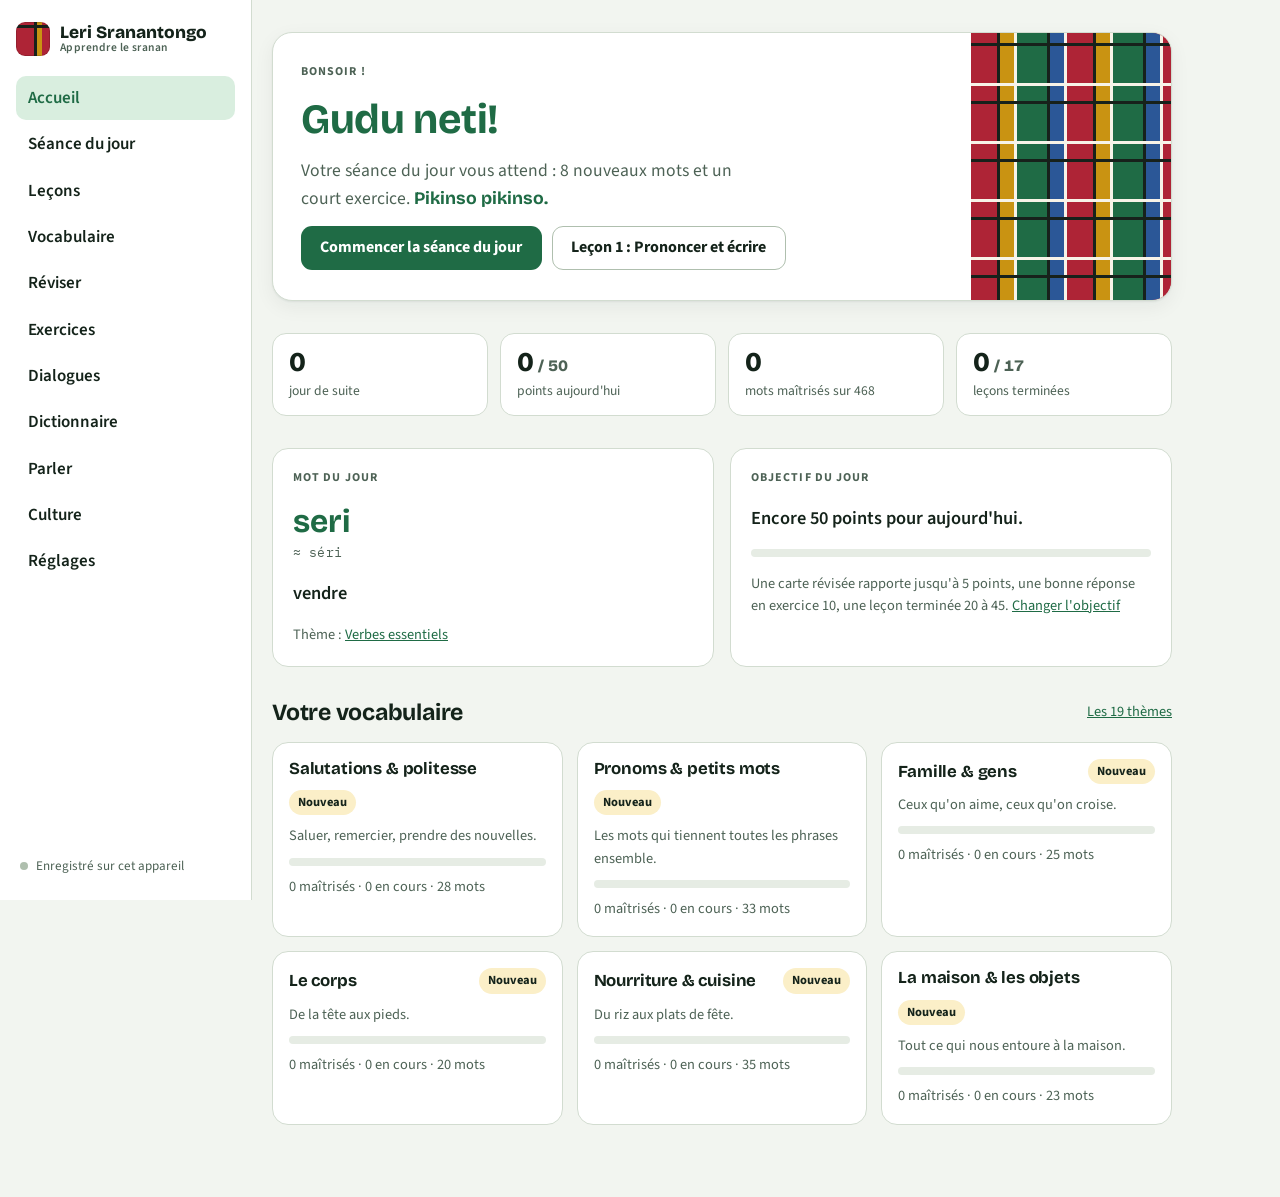
==== site/index.html @ e047948d "Rend l'application installable sur téléphone et utilisable hors ligne - Dossier site/ prêt à mettre " ====
<!doctype html>
<html lang="fr">
<head>
<meta charset="utf-8">
<meta name="viewport" content="width=device-width,initial-scale=1,viewport-fit=cover">
<meta name="theme-color" content="#1F6B45">
<meta name="apple-mobile-web-app-capable" content="yes">
<meta name="mobile-web-app-capable" content="yes">
<meta name="apple-mobile-web-app-title" content="Leri Sranan">
<link rel="manifest" href="manifest.webmanifest">
<link rel="icon" type="image/png" sizes="192x192" href="icon-192.png">
<link rel="apple-touch-icon" href="apple-touch-icon.png">
<style>:root{color-scheme:light;padding-top:env(safe-area-inset-top,0px);padding-bottom:env(safe-area-inset-bottom,0px)}body{margin:0;font:14px system-ui,sans-serif}img{max-width:100%}[hidden]{display:none!important}</style>
</head>
<body>
<title>Leri Sranantongo</title>
<meta name="claude:viewport-fit-sides" content="cover">
<meta name="description" content="Apprendre et réviser le sranan tongo depuis le français : leçons, vocabulaire, révision espacée, exercices, dialogues et culture du Suriname.">
<link rel="preconnect" href="https://fonts.googleapis.com">
<link rel="preconnect" href="https://fonts.gstatic.com" crossorigin>
<link rel="stylesheet" href="https://fonts.googleapis.com/css2?family=Bricolage+Grotesque:opsz,wght@12..96,500;12..96,700;12..96,800&family=Source+Sans+3:ital,wght@0,400;0,600;0,700;1,400&family=IBM+Plex+Mono:wght@400;500&display=swap">
<style>
/* Layout: application shell — a rail on wide screens, a sticky tab strip on phones.
   The one bold gesture is the pangi cloth (striped Maroon textile) on the brand mark and the home hero; everything else stays quiet. */
:root{
  --bg:#F2F5F0;
  --surface:#FFFFFF;
  --surface-2:#E6ECE4;
  --line:#D2DCD0;
  --line-strong:#AFBFAE;
  --fg:#14231A;
  --muted:#4D6255;
  --green:#1F6B45;
  --on-green:#FFFFFF;
  --green-soft:#D9EEDF;
  --red:#AE2436;
  --red-soft:#F8DFE2;
  --gold:#C99312;
  --gold-soft:#FBEFC8;
  --blue:#2B5797;
  --cloth-ink:#17211B;
  --cloth-paper:#F7F3E8;
  --focus:#C99312;
  --shadow:0 1px 2px rgba(20,35,26,.06),0 6px 20px rgba(20,35,26,.06);
  --font-display:"Bricolage Grotesque","Segoe UI",system-ui,-apple-system,sans-serif;
  --font-body:"Source Sans 3",system-ui,-apple-system,"Segoe UI",Roboto,sans-serif;
  --font-mono:"IBM Plex Mono",ui-monospace,SFMono-Regular,Menlo,Consolas,monospace;
}
@media (prefers-color-scheme: dark){
  :root:not([data-theme="light"]){
    --bg:#0D1611; --surface:#142019; --surface-2:#1B2A21; --line:#26372C; --line-strong:#3A5042;
    --fg:#E5EEE7; --muted:#9BB1A3; --green:#5DBE86; --on-green:#07130C; --green-soft:#16301F;
    --red:#EE6F7D; --red-soft:#3A1A20; --gold:#F0C446; --gold-soft:#372D12; --blue:#7EA3E0;
    --cloth-ink:#0A0F0C; --cloth-paper:#E9E3D2; --focus:#F0C446;
    --shadow:0 1px 2px rgba(0,0,0,.3),0 8px 24px rgba(0,0,0,.25);
    color-scheme:dark;
  }
}
:root[data-theme="dark"]{
  --bg:#0D1611; --surface:#142019; --surface-2:#1B2A21; --line:#26372C; --line-strong:#3A5042;
  --fg:#E5EEE7; --muted:#9BB1A3; --green:#5DBE86; --on-green:#07130C; --green-soft:#16301F;
  --red:#EE6F7D; --red-soft:#3A1A20; --gold:#F0C446; --gold-soft:#372D12; --blue:#7EA3E0;
  --cloth-ink:#0A0F0C; --cloth-paper:#E9E3D2; --focus:#F0C446;
  --shadow:0 1px 2px rgba(0,0,0,.3),0 8px 24px rgba(0,0,0,.25);
  color-scheme:dark;
}

*,*::before,*::after{box-sizing:border-box}
html{-webkit-text-size-adjust:100%}
body{background:var(--bg);color:var(--fg);font-family:var(--font-body);font-size:17px;line-height:1.55;margin:0}
h1,h2,h3{font-family:var(--font-display);line-height:1.15;text-wrap:balance;margin:0;letter-spacing:-.01em}
h1{font-size:clamp(1.9rem,4.4vw,2.6rem);font-weight:800}
h2{font-size:1.45rem;font-weight:700}
h3{font-size:1.12rem;font-weight:700}
p{margin:0}
a{color:var(--green)}
button{font:inherit;color:inherit}
:is(a,button,input,select,textarea,[tabindex]):focus-visible{outline:3px solid var(--focus);outline-offset:2px;border-radius:8px}
.muted{color:var(--muted)}
.small{font-size:.9rem}
.eyebrow{font-size:.75rem;font-weight:700;letter-spacing:.09em;text-transform:uppercase;color:var(--muted)}
.sr{font-family:var(--font-display);font-weight:700;color:var(--green)}
.pron{font-family:var(--font-mono);font-size:.8rem;color:var(--muted);letter-spacing:.01em}
.stack{display:flex;flex-direction:column;gap:16px}
.stack-lg{display:flex;flex-direction:column;gap:32px}
.row{display:flex;flex-wrap:wrap;gap:10px;align-items:center}
.spread{display:flex;flex-wrap:wrap;gap:12px;align-items:center;justify-content:space-between}
.prose{max-width:66ch}
div.prose,ol.prose,ul.prose{display:flex;flex-direction:column;gap:12px}
.prose b{font-weight:700}

/* Shell */
.shell{display:grid;grid-template-columns:252px minmax(0,1fr);min-height:100vh}
.rail{position:sticky;top:env(safe-area-inset-top,0px);height:100vh;align-self:start;display:flex;flex-direction:column;gap:20px;
  background:var(--surface);border-right:1px solid var(--line);
  padding-block:22px 18px;padding-left:max(16px,env(safe-area-inset-left,0px));padding-right:16px;overflow-y:auto}
.brand-row{display:flex;align-items:center;justify-content:space-between;gap:10px}
.brand{display:flex;align-items:center;gap:10px;text-decoration:none;color:var(--fg)}
.brand-mark{width:34px;height:34px;border-radius:9px;flex:none;box-shadow:inset 0 0 0 1px rgba(0,0,0,.15)}
.brand-name{font-family:var(--font-display);font-weight:800;font-size:1.08rem;line-height:1.05}
.brand-name small{display:block;font-family:var(--font-body);font-weight:600;font-size:.72rem;color:var(--muted);letter-spacing:.04em}
.nav{display:flex;flex-direction:column;gap:2px}
.nav a{display:flex;align-items:center;gap:10px;padding:9px 12px;border-radius:10px;text-decoration:none;color:var(--fg);font-weight:600;white-space:nowrap}
.nav a:hover{background:var(--surface-2)}
.nav a[aria-current="page"]{background:var(--green-soft);color:var(--green)}
.badge{font-size:.72rem;font-weight:700;background:var(--red);color:#fff;border-radius:99px;padding:1px 7px;font-variant-numeric:tabular-nums;line-height:1.4}
.nav .badge{margin-left:auto}
.sync{margin-top:auto;display:flex;align-items:center;gap:8px;font-size:.82rem;color:var(--muted);background:none;border:0;padding:6px 4px;cursor:pointer;text-align:left}
.sync i{width:8px;height:8px;border-radius:50%;background:var(--line-strong);flex:none}
.sync[data-s="synced"] i{background:var(--green)}
.sync[data-s="connecting"] i,.sync[data-s="slow"] i{background:var(--gold)}
.sync[data-s="error"] i{background:var(--red)}
.view{width:100%;max-width:940px;padding-block:32px 72px;padding-left:max(20px,env(safe-area-inset-left,0px));padding-right:max(20px,env(safe-area-inset-right,0px));outline:none}

/* Barre d'onglets du téléphone */
.tabbar{display:none;grid-template-columns:repeat(5,minmax(0,1fr));position:fixed;left:0;right:0;bottom:0;z-index:40;background:var(--surface);border-top:1px solid var(--line);
  padding-bottom:env(safe-area-inset-bottom,0px);padding-left:max(16px,env(safe-area-inset-left,0px));padding-right:max(16px,env(safe-area-inset-right,0px))}
.tabbar a,.tabbar button{position:relative;display:flex;flex-direction:column;align-items:center;justify-content:center;gap:3px;min-height:60px;padding:6px 2px;
  font-size:.72rem;font-weight:700;color:var(--muted);text-decoration:none;background:none;border:0;cursor:pointer}
.tabbar svg{width:24px;height:24px}
.tabbar [aria-current="page"],.tabbar button.on,.tabbar button[aria-expanded="true"]{color:var(--green)}
.tabbar .tab-main .ic{display:grid;place-items:center;width:38px;height:38px;margin-top:-14px;border-radius:50%;background:var(--green);color:var(--on-green);box-shadow:var(--shadow)}
.tabbar .tab-main .ic svg{width:22px;height:22px}
.tabbar .badge{position:absolute;top:5px;left:calc(50% + 4px)}
.sheet{position:fixed;inset:0;z-index:35}
.sheet-backdrop{position:absolute;inset:0;background:rgba(5,12,8,.45);border:0;width:100%;cursor:pointer}
.sheet-panel{position:absolute;left:0;right:0;bottom:calc(61px + env(safe-area-inset-bottom,0px));background:var(--surface);border-radius:20px 20px 0 0;border-top:1px solid var(--line);
  padding-block:18px 14px;padding-left:max(16px,env(safe-area-inset-left,0px));padding-right:max(16px,env(safe-area-inset-right,0px));display:grid;grid-template-columns:repeat(2,minmax(0,1fr));gap:8px}
.sheet-panel a{display:flex;align-items:center;padding:13px 14px;border-radius:12px;background:var(--surface-2);color:var(--fg);font-weight:700;text-decoration:none}
.sheet-panel a[aria-current="page"]{background:var(--green-soft);color:var(--green)}

@media (max-width:860px){
  .shell{display:block}
  .rail{position:static;height:auto;gap:0;border-right:0;border-bottom:1px solid var(--line);
    padding-block:10px;padding-left:max(16px,env(safe-area-inset-left,0px));padding-right:max(16px,env(safe-area-inset-right,0px));overflow:visible}
  .rail .nav{display:none}
  .brand-mark{width:28px;height:28px;border-radius:7px}
  .sync{margin-top:0;padding:4px 0}
  .sync span{display:none}
  .sync.rail-sync{display:none}
  .view{padding-block:22px calc(100px + env(safe-area-inset-bottom,0px));padding-left:max(16px,env(safe-area-inset-left,0px));padding-right:max(16px,env(safe-area-inset-right,0px))}
  .tabbar{display:grid}
}
@media (min-width:861px){ .sheet{display:none} }
@media (min-width:861px){ .sync.top-sync{display:none} }

/* Pangi cloth */
.cloth{
  background-color:var(--red);
  background-image:
    repeating-linear-gradient(0deg,transparent 0 22px,var(--cloth-ink) 22px 25px,transparent 25px 40px,var(--cloth-paper) 40px 43px,transparent 43px 58px),
    repeating-linear-gradient(90deg,var(--red) 0 26px,var(--cloth-ink) 26px 29px,var(--gold) 29px 43px,var(--cloth-paper) 43px 46px,var(--green) 46px 76px,var(--cloth-ink) 76px 79px,var(--blue) 79px 93px,var(--cloth-paper) 93px 96px);
}
.brand-mark.cloth{background-size:auto;background-position:-8px -6px}

/* Buttons & chips */
.btn{display:inline-flex;align-items:center;justify-content:center;gap:.5em;font-weight:700;font-size:1rem;line-height:1.1;
  padding:.78em 1.15em;border-radius:11px;border:1.5px solid transparent;background:var(--green);color:var(--on-green);cursor:pointer;text-decoration:none}
.btn:hover{filter:brightness(1.07)}
.btn.ghost{background:transparent;color:var(--fg);border-color:var(--line-strong)}
.btn.ghost:hover{background:var(--surface-2);filter:none}
.btn.danger{background:var(--red);color:#fff}
.btn.sm{padding:.5em .85em;font-size:.92rem;border-radius:9px}
.btn[disabled]{opacity:.45;cursor:not-allowed;filter:none}
.chip{display:inline-flex;align-items:center;gap:6px;padding:7px 12px;border-radius:99px;border:1.5px solid var(--line-strong);background:var(--surface);cursor:pointer;font-weight:600;font-size:.92rem}
.chip[aria-pressed="true"]{background:var(--green);border-color:var(--green);color:var(--on-green)}
.seg{display:inline-flex;border:1.5px solid var(--line-strong);border-radius:11px;overflow:hidden;flex-wrap:wrap}
.seg button{border:0;background:transparent;padding:8px 14px;font-weight:600;cursor:pointer;font-size:.92rem}
.seg button[aria-pressed="true"]{background:var(--green);color:var(--on-green)}

/* Surfaces */
.panel{background:var(--surface);border:1px solid var(--line);border-radius:16px;padding:20px}
.grid2{display:grid;grid-template-columns:repeat(2,minmax(0,1fr));gap:16px}
.grid3{display:grid;grid-template-columns:repeat(3,minmax(0,1fr));gap:14px}
@media (max-width:720px){.grid2,.grid3{grid-template-columns:minmax(0,1fr)}}
.bar{height:8px;border-radius:99px;background:var(--surface-2);overflow:hidden}
.bar>i{display:block;height:100%;background:var(--green);border-radius:99px;transition:width .4s ease}
.bar.gold>i{background:var(--gold)}
.dots{display:inline-flex;gap:3px;vertical-align:middle}
.dots i{width:7px;height:7px;border-radius:50%;background:var(--line)}
.dots i.on{background:var(--green)}
.pill{display:inline-flex;align-items:center;gap:6px;font-size:.78rem;font-weight:700;padding:3px 9px;border-radius:99px;background:var(--surface-2);color:var(--muted)}
.pill.ok{background:var(--green-soft);color:var(--green)}
.pill.new{background:var(--gold-soft);color:var(--fg)}
.pill.warn{background:var(--red-soft);color:var(--red)}
.note{border-left:3px solid var(--gold);background:var(--gold-soft);padding:12px 14px;border-radius:0 12px 12px 0}
.empty{padding:28px;text-align:center;border:1.5px dashed var(--line-strong);border-radius:16px;color:var(--muted)}

/* Home */
.hero{display:grid;grid-template-columns:minmax(0,1fr) 200px;border-radius:20px;overflow:hidden;background:var(--surface);border:1px solid var(--line);box-shadow:var(--shadow)}
.hero-text{padding:30px 28px;display:flex;flex-direction:column;gap:14px}
.hero-text .lead{font-size:1.1rem;color:var(--muted);max-width:52ch}
.hero .cloth{min-height:100%}
@media (max-width:720px){.hero{grid-template-columns:minmax(0,1fr)}.hero .cloth{min-height:64px;order:-1}.hero-text{padding:22px 18px}}
.stats{display:grid;grid-template-columns:repeat(4,minmax(0,1fr));gap:12px}
@media (max-width:720px){.stats{grid-template-columns:repeat(2,minmax(0,1fr))}}
.stat{background:var(--surface);border:1px solid var(--line);border-radius:14px;padding:14px 16px;display:flex;flex-direction:column;gap:2px}
.stat b{font-family:var(--font-display);font-size:1.7rem;font-weight:800;font-variant-numeric:tabular-nums;line-height:1.1}
.stat span{font-size:.85rem;color:var(--muted)}
.wotd .sr{font-size:2rem;line-height:1.1}
.celebr{display:grid;grid-template-columns:auto minmax(0,1fr);gap:16px;align-items:center}
.celebr .num{font-family:var(--font-display);font-weight:800;font-size:2.2rem;color:var(--red);font-variant-numeric:tabular-nums;line-height:1}
.celebr .num small{display:block;font-size:.75rem;font-family:var(--font-body);color:var(--muted);font-weight:700;letter-spacing:.06em;text-transform:uppercase}

/* Lists */
.list{display:flex;flex-direction:column;border:1px solid var(--line);border-radius:16px;background:var(--surface);overflow:hidden}
.list>*{padding:14px 18px;border-top:1px solid var(--line)}
.list>*:first-child{border-top:0}
.lrow{display:grid;grid-template-columns:minmax(0,1fr) auto;gap:12px;align-items:center;text-decoration:none;color:inherit}
a.lrow:hover{background:var(--surface-2)}
.lnum{font-family:var(--font-mono);font-size:.8rem;color:var(--muted);font-variant-numeric:tabular-nums}
.word{display:grid;grid-template-columns:minmax(0,1fr) minmax(0,1fr) auto;gap:6px 16px;align-items:baseline}
.word .sr{font-size:1.08rem}
.word .fr{min-width:0}
.word .nt{grid-column:1 / -1;font-size:.88rem;color:var(--muted)}
@media (max-width:600px){.word{grid-template-columns:minmax(0,1fr) auto}.word .dots{grid-column:2;grid-row:1}.word .fr{grid-column:1 / -1}}
.theme-card{display:flex;flex-direction:column;gap:10px;text-decoration:none;color:inherit;background:var(--surface);border:1px solid var(--line);border-radius:16px;padding:16px}
.theme-card:hover{border-color:var(--line-strong)}
.theme-card h3{font-size:1.05rem}
.letter{font-family:var(--font-display);font-weight:800;color:var(--muted);font-size:.95rem;background:var(--surface-2)!important;padding-block:6px!important}

/* Lessons */
.lesson-body h3{margin-top:10px}
.ex{list-style:none;margin:0;padding:0;display:flex;flex-direction:column;border:1px solid var(--line);border-radius:14px;background:var(--surface);overflow:hidden}
.ex li{display:grid;grid-template-columns:minmax(0,1.1fr) minmax(0,1fr);gap:4px 18px;padding:11px 16px;border-top:1px solid var(--line);align-items:baseline}
.ex li:first-child{border-top:0}
.ex .s{display:flex;flex-direction:column;gap:1px;min-width:0}
.ex .sr{font-size:1.05rem}
@media (max-width:600px){.ex li{grid-template-columns:minmax(0,1fr)}}
.tbl{overflow-x:auto;border:1px solid var(--line);border-radius:14px;background:var(--surface)}
.tbl table{border-collapse:collapse;width:100%}
.tbl th,.tbl td{padding:9px 12px;text-align:left;border-top:1px solid var(--line);vertical-align:top}
.tbl thead th{border-top:0;font-size:.8rem;text-transform:uppercase;letter-spacing:.06em;color:var(--muted);background:var(--surface-2)}
.tbl td.sr{font-size:1.02rem}

/* Exercises */
.qwrap{max-width:640px;display:flex;flex-direction:column;gap:18px}
.qhead{display:flex;align-items:center;gap:12px}
.qhead .bar{flex:1}
.qprompt{font-family:var(--font-display);font-weight:800;font-size:clamp(1.6rem,5vw,2.3rem);line-height:1.15;text-wrap:balance}
.qprompt.sr{color:var(--green)}
.opts{display:grid;gap:10px}
.opt{display:flex;align-items:center;gap:12px;width:100%;text-align:left;padding:14px 16px;border-radius:13px;border:1.5px solid var(--line-strong);background:var(--surface);cursor:pointer;font-size:1.05rem;font-weight:600}
.opt:hover:not([disabled]){border-color:var(--green)}
.opt kbd{font-family:var(--font-mono);font-size:.75rem;color:var(--muted);border:1px solid var(--line);border-radius:6px;padding:1px 6px;flex:none}
.opt.sr-opt{font-family:var(--font-display);color:var(--green)}
.opt.ok{background:var(--green-soft);border-color:var(--green)}
.opt.bad{background:var(--red-soft);border-color:var(--red)}
.opt[disabled]{cursor:default}
.feedback{padding:14px 16px;border-radius:13px;display:flex;flex-direction:column;gap:4px}
.feedback.ok{background:var(--green-soft)}
.feedback.bad{background:var(--red-soft)}
.feedback b{font-family:var(--font-display)}
.tin{width:100%;font:600 1.2rem var(--font-body);padding:14px 16px;border-radius:13px;border:1.5px solid var(--line-strong);background:var(--surface);color:var(--fg)}
.tin:focus{border-color:var(--green);outline:none}
.tokens{display:flex;flex-wrap:wrap;gap:8px;min-height:56px;padding:10px;border-radius:13px;border:1.5px dashed var(--line-strong);background:var(--surface)}
.tokens.pool{border-style:solid;background:var(--surface-2);border-color:transparent}
.tok{font-family:var(--font-display);font-weight:700;font-size:1.05rem;padding:8px 13px;border-radius:10px;border:1.5px solid var(--line-strong);background:var(--surface);color:var(--green);cursor:pointer}
.tok[disabled]{opacity:.25;cursor:default}

/* Flashcards */
.flash{min-height:260px;display:flex;flex-direction:column;justify-content:center;align-items:center;gap:12px;text-align:center;background:var(--surface);border:1px solid var(--line);border-radius:20px;padding:34px 22px;box-shadow:var(--shadow)}
.flash .big{font-family:var(--font-display);font-weight:800;font-size:clamp(2rem,7vw,3.2rem);line-height:1.1;text-wrap:balance}
.flash .big.sr{color:var(--green)}
.flash .ans{display:flex;flex-direction:column;gap:6px;align-items:center;padding-top:14px;border-top:1px solid var(--line);width:100%;max-width:440px}
.flash .ans .main{font-size:1.35rem;font-weight:700}
.grades{display:grid;grid-template-columns:repeat(3,minmax(0,1fr));gap:10px}
.grades .btn{flex-direction:column;gap:2px;padding:.8em .5em}
.grades .btn small{font-weight:600;font-size:.75rem;opacity:.85}
.g-again{background:var(--red)!important;color:#fff!important}
.g-hard{background:var(--gold)!important;color:#1a1405!important}

/* Dialogues */
.dlg{display:flex;flex-direction:column;gap:12px}
.line{display:grid;grid-template-columns:96px minmax(0,1fr) auto;gap:12px;align-items:start}
.line .say{margin-top:8px}
.line.speaking .bubble{box-shadow:0 0 0 2.5px var(--gold)}
.line .who{font-weight:700;font-size:.85rem;color:var(--muted);padding-top:12px;text-align:right}
.bubble{background:var(--surface);border:1px solid var(--line);border-radius:4px 16px 16px 16px;padding:11px 15px;display:flex;flex-direction:column;gap:3px;cursor:pointer;text-align:left;width:100%}
.line.b .bubble{background:var(--green-soft);border-color:transparent}
.bubble .sr{font-size:1.08rem}
.bubble .fr{color:var(--muted)}
.bubble .hid{color:var(--muted);font-style:italic;font-size:.9rem}
@media (max-width:600px){.line{grid-template-columns:minmax(0,1fr) auto;gap:4px 10px}.line .who{grid-column:1 / -1;text-align:left;padding-top:0}}

/* Talk */
.talk-log{display:flex;flex-direction:column;gap:14px}
.msg{max-width:88%;display:flex;flex-direction:column;gap:6px;padding:13px 16px;border-radius:16px}
.msg.me{align-self:flex-end;background:var(--green);color:var(--on-green);border-radius:16px 4px 16px 16px}
.msg.ai{align-self:flex-start;background:var(--surface);border:1px solid var(--line);border-radius:4px 16px 16px 16px}
.msg.ai .sr{font-size:1.1rem}
.msg .lbl{font-size:.7rem;font-weight:700;letter-spacing:.08em;text-transform:uppercase;color:var(--muted)}
.msg .tip{background:var(--gold-soft);border-radius:10px;padding:8px 11px;font-size:.95rem}
.composer{display:flex;gap:10px;align-items:flex-end}
.composer textarea{flex:1;min-width:0;resize:vertical;min-height:52px;max-height:200px;font:1.05rem/1.4 var(--font-body);padding:13px 15px;border-radius:13px;border:1.5px solid var(--line-strong);background:var(--surface);color:var(--fg)}
.composer textarea:focus{border-color:var(--green);outline:none}
.typing{color:var(--muted);font-style:italic}

/* Dico */
.search{position:relative}
.search input{width:100%;font:600 1.1rem var(--font-body);padding:14px 16px;border-radius:13px;border:1.5px solid var(--line-strong);background:var(--surface);color:var(--fg)}
.search input:focus{border-color:var(--green);outline:none}

/* Culture */
.proverb{display:flex;flex-direction:column;gap:6px;padding:18px 20px;border-radius:16px;background:var(--surface);border:1px solid var(--line)}
.proverb .sr{font-size:1.25rem;line-height:1.25}
.anthem{padding:22px;border-radius:16px;background:var(--surface);border:1px solid var(--line);display:flex;flex-direction:column;gap:6px}
.anthem .sr{font-size:1.3rem;line-height:1.3}

/* Son */
.say{display:none;align-items:center;justify-content:center;width:34px;height:34px;flex:none;padding:0;border-radius:50%;border:1.5px solid var(--line-strong);background:var(--surface);color:var(--green);cursor:pointer;vertical-align:middle}
.has-sound .say{display:inline-flex}
.say:hover{border-color:var(--green)}
.say.playing{background:var(--green);border-color:var(--green);color:var(--on-green)}
.say-all{display:none}
.has-sound .say-all{display:inline-flex}
.say-all.playing{background:var(--gold);color:#1a1405}
.srw{display:inline-flex;align-items:center;gap:8px;flex-wrap:wrap;min-width:0}
.ex .say,.word .say{width:30px;height:30px}

/* Séance du jour */
.steps{list-style:none;margin:0;padding:0;display:flex;gap:8px;flex-wrap:wrap}
.steps li{display:flex;align-items:center;gap:7px;font-size:.85rem;font-weight:700;color:var(--muted);padding:4px 12px 4px 4px;border-radius:99px;background:var(--surface-2)}
.steps li span{width:22px;height:22px;border-radius:50%;display:grid;place-items:center;background:var(--line);color:var(--fg);font-size:.75rem}
.steps li.cur{background:var(--green-soft);color:var(--green)}
.steps li.cur span,.steps li.done span{background:var(--green);color:var(--on-green)}
.plan{list-style:none;margin:0;padding:0;display:grid;grid-template-columns:repeat(3,minmax(0,1fr));gap:12px}
.plan li{background:var(--surface);border:1px solid var(--line);border-radius:14px;padding:16px;display:flex;flex-direction:column;gap:2px}
.plan li b{font-family:var(--font-display);font-size:1.6rem;font-weight:800;font-variant-numeric:tabular-nums;line-height:1.1}
.plan li .lnum{margin-bottom:4px}
@media (max-width:600px){.plan{grid-template-columns:minmax(0,1fr)}}
.example{display:flex;flex-direction:column;gap:3px;padding:10px 14px;border-radius:12px;background:var(--surface-2);text-align:left;width:100%;max-width:460px}
.example .lbl{font-size:.7rem;font-weight:700;letter-spacing:.08em;text-transform:uppercase;color:var(--muted)}

@media (prefers-reduced-motion:reduce){*{transition:none!important;animation:none!important}}
.fade{animation:fade .25s ease}
@keyframes fade{from{opacity:.4;transform:translateY(4px)}to{opacity:1;transform:none}}
</style>

<div class="shell">
  <aside class="rail">
    <div class="brand-row">
      <a class="brand" href="#accueil" aria-label="Leri Sranantongo, accueil">
        <span class="brand-mark cloth" aria-hidden="true"></span>
        <span class="brand-name">Leri Sranantongo<small>Apprendre le sranan</small></span>
      </a>
      <button class="sync top-sync" type="button" data-act="go-settings" data-s="local" title="Où est enregistrée ma progression ?"><i></i><span></span></button>
    </div>
    <nav class="nav" id="nav" aria-label="Sections"></nav>
    <button class="sync rail-sync" type="button" data-act="go-settings" data-s="local"><i></i><span>Enregistré sur cet appareil</span></button>
  </aside>
  <main id="view" class="view" tabindex="-1">
    <noscript><p>Leri Sranantongo a besoin de JavaScript pour fonctionner.</p></noscript>
  </main>
</div>
<div class="sheet" id="sheet" hidden>
  <button class="sheet-backdrop" type="button" data-act="sheet-close" aria-label="Fermer le menu"></button>
  <nav class="sheet-panel" id="sheet-panel" aria-label="Autres sections"></nav>
</div>
<nav class="tabbar" id="tabbar" aria-label="Navigation principale"></nav>

<script>
/* =========================================================================
   CONTENU — orthographe officielle du sranan (1986).
   Format d'un mot : [sranan, français, note facultative]
   ========================================================================= */
const THEMES = [
 { id:"salut", name:"Salutations & politesse", lead:"Saluer, remercier, prendre des nouvelles.", words:[
  ["odi","bonjour, salut"],
  ["fa waka?","comment ça va ?","litt. « comment ça marche ? »"],
  ["fa yu tan?","comment vas-tu ?","litt. « comment restes-tu ? »"],
  ["mi de","je vais bien","litt. « je suis là » : la réponse courante à « fa waka? »"],
  ["a bun","ça va, c'est bien"],
  ["gudu mamanten","bonjour (le matin)"],
  ["gudu bakadina","bon après-midi"],
  ["gudu neti","bonsoir, bonne nuit"],
  ["tangi","merci"],
  ["grantangi","merci beaucoup","litt. « grand merci »"],
  ["danki","merci","emprunt au néerlandais"],
  ["mi e begi yu","s'il te plaît","litt. « je te prie »"],
  ["pardon","pardon, excusez-moi"],
  ["ai","oui"],
  ["no","non"],
  ["kande","peut-être"],
  ["adyosi","au revoir"],
  ["te tamara","à demain"],
  ["te bakaten","à plus tard"],
  ["waka bun","bonne route, prends soin de toi","litt. « marche bien »"],
  ["no span","pas de souci, pas de stress"],
  ["misi","madame","titre de politesse : « misi Wilma »"],
  ["masra","monsieur ; mari","titre de politesse : « masra Ronald »"],
  ["san na yu nen?","comment t'appelles-tu ?","litt. « quel est ton nom ? »"],
  ["pe yu komoto?","d'où viens-tu ?"],
  ["pe yu e libi?","où habites-tu ?"],
  ["mi breiti fu sabi yu","enchanté(e)","litt. « je suis content(e) de te connaître »"],
  ["seni odi","passer le bonjour","« A e seni odi gi yu » : il/elle te passe le bonjour"]
 ]},
 { id:"mots", name:"Pronoms & petits mots", lead:"Les mots qui tiennent toutes les phrases ensemble.", words:[
  ["mi","je, moi ; mon, ma"],
  ["yu","tu, toi ; ton, ta"],
  ["a","il, elle (sujet)","devant un nom, « a » veut aussi dire « le, la »"],
  ["en","le, la, lui (complément) ; son, sa"],
  ["wi","nous ; notre"],
  ["unu","vous (pluriel) ; votre","forme courte : « un »"],
  ["den","ils, elles, eux ; leur","devant un nom, « den » veut aussi dire « les »"],
  ["disi","ceci ; ce…-ci"],
  ["dati","cela ; ce…-là"],
  ["dyaso","ici"],
  ["drape","là-bas"],
  ["ala","tout, tous"],
  ["ibri","chaque"],
  ["noti","rien"],
  ["nowan","aucun"],
  ["sma","personne, gens"],
  ["sani","chose"],
  ["nanga","avec ; et"],
  ["ma","mais"],
  ["efu","si (condition)"],
  ["bika","parce que"],
  ["di","quand (dans le passé)"],
  ["te","quand (au futur) ; jusqu'à"],
  ["dan","alors, ensuite"],
  ["fu","de ; pour"],
  ["gi","pour, à (au profit de)","c'est aussi le verbe « donner »"],
  ["tu","aussi","c'est aussi le chiffre 2"],
  ["moro","plus, davantage"],
  ["pikinso","un peu"],
  ["furu","beaucoup ; plein"],
  ["tumsi","trop"],
  ["nomo","seulement ; ne… plus"],
  ["ete","encore ; pas encore (avec « no »)"]
 ]},
 { id:"famille", name:"Famille & gens", lead:"Ceux qu'on aime, ceux qu'on croise.", words:[
  ["mama","mère, maman"],
  ["papa","père, papa"],
  ["brada","frère"],
  ["sisa","sœur"],
  ["pikin","enfant"],
  ["manpikin","fils ; garçon"],
  ["umapikin","fille"],
  ["granmama","grand-mère"],
  ["granpapa","grand-père"],
  ["omu","oncle"],
  ["tanta","tante"],
  ["famiri","famille"],
  ["wefi","épouse"],
  ["man","homme ; mari"],
  ["uma","femme"],
  ["boi","garçon, jeune homme"],
  ["mati","ami, amie"],
  ["bigisma","adulte, aîné(e)","litt. « grande personne »"],
  ["afo","arrière-grand-parent, ancêtre"],
  ["bakapikin","descendant(s)","litt. « enfants d'après »"],
  ["leriman","enseignant(e)","litt. « personne qui enseigne »"],
  ["datra","médecin"],
  ["wrokoman","travailleur, ouvrier"],
  ["kweki","élever (un enfant)"],
  ["trow","se marier"]
 ]},
 { id:"corps", name:"Le corps", lead:"De la tête aux pieds.", words:[
  ["skin","corps","« skin » désigne le corps entier, pas seulement la peau"],
  ["ede","tête"],
  ["wiwiri","cheveux ; poils","veut aussi dire « feuilles, herbes »"],
  ["fesi","visage"],
  ["ai","œil, yeux"],
  ["yesi","oreille"],
  ["noso","nez"],
  ["mofo","bouche"],
  ["tifi","dent(s)"],
  ["tongo","langue (organe et langage)","Sranantongo = « la langue du Suriname »"],
  ["neki","cou ; gorge"],
  ["anu","main ; bras"],
  ["finga","doigt"],
  ["bere","ventre"],
  ["baka","dos"],
  ["futu","pied ; jambe"],
  ["kindi","genou"],
  ["ati","cœur"],
  ["brudu","sang"],
  ["bonyo","os"]
 ]},
 { id:"repas", name:"Nourriture & cuisine", lead:"Du riz aux plats de fête.", words:[
  ["nyan","nourriture ; manger","« nyan » est à la fois le nom et le verbe"],
  ["dringi","boire ; boisson"],
  ["watra","eau"],
  ["brede","pain"],
  ["aleisi","riz"],
  ["fisi","poisson"],
  ["meti","viande","veut aussi dire « animal »"],
  ["fowru","poulet","veut aussi dire « oiseau »"],
  ["eksi","œuf"],
  ["merki","lait"],
  ["kofi","café"],
  ["sukru","sucre"],
  ["sowtu","sel ; salé"],
  ["pepre","piment"],
  ["oli","huile"],
  ["bana","banane plantain"],
  ["bakba","banane (douce)"],
  ["manya","mangue"],
  ["kokronoto","noix de coco"],
  ["pinda","cacahuète, arachide"],
  ["kasaba","manioc"],
  ["gruntu","légumes"],
  ["froktu","fruit(s)"],
  ["brafu","soupe, bouillon"],
  ["pindabrafu","soupe d'arachide","la « pindasoep », souvent servie avec du tomtom"],
  ["tomtom","tomtom (boulettes de banane plantain pilée)"],
  ["pom","pom (plat au four de tayer et de poulet)","le grand plat des anniversaires"],
  ["moksi aleisi","riz mélangé (avec viande et légumes)","litt. « riz mélangé »"],
  ["roti","roti (galette garnie de curry)","apport hindoustani"],
  ["bami","bami (nouilles sautées)","apport javanais"],
  ["bori","cuisiner, faire cuire"],
  ["switi","sucré ; délicieux, agréable"],
  ["swa","aigre"],
  ["bita","amer"],
  ["angri","faim ; avoir faim"]
 ]},
 { id:"maison", name:"La maison & les objets", lead:"Tout ce qui nous entoure à la maison.", words:[
  ["oso","maison"],
  ["doro","porte ; dehors","« na doro » : dehors"],
  ["fensre","fenêtre"],
  ["kamra","chambre, pièce"],
  ["kukru","cuisine"],
  ["dyari","cour, jardin"],
  ["tafra","table"],
  ["sturu","chaise"],
  ["bangi","banc"],
  ["bedi","lit"],
  ["lampu","lampe"],
  ["buku","livre"],
  ["papira","papier"],
  ["glasi","verre"],
  ["batra","bouteille"],
  ["sopo","savon"],
  ["spikri","miroir"],
  ["sroto","clé ; serrure"],
  ["krosi","vêtement(s)"],
  ["susu","chaussure(s)"],
  ["moni","argent"],
  ["faya","feu"],
  ["tiki","bâton"]
 ]},
 { id:"nature", name:"Lieux & nature", lead:"Du fleuve à la ville, le pays.", words:[
  ["kondre","pays ; village"],
  ["foto","ville ; Paramaribo","« go na foto » : aller en ville"],
  ["Sranan","le Suriname"],
  ["Bakrakondre","les Pays-Bas","litt. « le pays des Blancs »"],
  ["busi","forêt, brousse"],
  ["liba","rivière, fleuve"],
  ["kriki","crique"],
  ["se","mer"],
  ["son","soleil"],
  ["mun","lune","veut aussi dire « mois »"],
  ["stari","étoile"],
  ["alen","pluie"],
  ["winti","vent","désigne aussi la religion afro-surinamaise"],
  ["loktu","ciel, air"],
  ["gron","terre, sol"],
  ["ston","pierre"],
  ["santi","sable"],
  ["bon","arbre"],
  ["pasi","chemin, route"],
  ["strati","rue"],
  ["wowoyo","marché"],
  ["wenkri","boutique, magasin"],
  ["skoro","école"],
  ["kerki","église"],
  ["farawe","loin"],
  ["krosibei","près"]
 ]},
 { id:"animaux", name:"Les animaux", lead:"De la cour à la forêt amazonienne.", words:[
  ["dagu","chien"],
  ["puspusi","chat"],
  ["fowru","oiseau ; volaille"],
  ["kakafowru","coq"],
  ["kaw","vache"],
  ["agu","cochon"],
  ["asi","cheval"],
  ["kabritu","chèvre"],
  ["skapu","mouton"],
  ["pingo","pécari (cochon sauvage)"],
  ["sneki","serpent"],
  ["aboma","boa, anaconda"],
  ["todo","crapaud"],
  ["krabu","crabe"],
  ["kaiman","caïman"],
  ["sekrepatu","tortue"],
  ["tigri","jaguar","litt. « tigre »"],
  ["keskesi","singe-écureuil"],
  ["mira","fourmi"],
  ["maskita","moustique"],
  ["kakalaka","cafard"],
  ["alata","rat"],
  ["anansi","araignée","et Anansi, le héros rusé des contes (anansitori)"],
  ["kapasi","tatou"]
 ]},
 { id:"verbes", name:"Verbes essentiels", lead:"Les verbes ne se conjuguent jamais : apprenez-les une fois pour toutes.", words:[
  ["de","être (quelque part), exister"],
  ["na","être (quelqu'un, quelque chose)","aussi la préposition « à, dans »"],
  ["abi","avoir"],
  ["du","faire"],
  ["meki","fabriquer, faire"],
  ["go","aller"],
  ["kon","venir"],
  ["waka","marcher"],
  ["lon","courir"],
  ["sidon","s'asseoir"],
  ["tanapu","se tenir debout"],
  ["opo","se lever ; ouvrir ; soulever"],
  ["tapu","fermer","« na tapu » : sur"],
  ["sribi","dormir"],
  ["taki","parler, dire"],
  ["arki","écouter"],
  ["yere","entendre"],
  ["luku","regarder"],
  ["si","voir"],
  ["sabi","savoir, connaître"],
  ["ferstan","comprendre"],
  ["denki","penser"],
  ["wani","vouloir"],
  ["lobi","aimer ; amour"],
  ["kan","pouvoir"],
  ["musu","devoir"],
  ["gi","donner"],
  ["teki","prendre"],
  ["tyari","porter, apporter"],
  ["bai","acheter"],
  ["seri","vendre"],
  ["pai","payer"],
  ["kosti","coûter"],
  ["wroko","travailler ; travail"],
  ["leri","apprendre ; enseigner"],
  ["leisi","lire"],
  ["skrifi","écrire"],
  ["singi","chanter"],
  ["dansi","danser"],
  ["prei","jouer"],
  ["wasi","laver"],
  ["suku","chercher"],
  ["feni","trouver"],
  ["lasi","perdre"],
  ["kari","appeler"],
  ["aksi","demander"],
  ["piki","répondre"],
  ["yepi","aider"],
  ["wakti","attendre"],
  ["libi","vivre, habiter ; quitter"],
  ["gwe","partir, s'en aller"],
  ["kisi","attraper ; recevoir"],
  ["bigin","commencer"],
  ["kaba","finir","en fin de phrase : « déjà »"],
  ["tan","rester"],
  ["drai","tourner"],
  ["fadon","tomber"],
  ["broko","casser"],
  ["bribi","croire"],
  ["membre","se souvenir"],
  ["frigiti","oublier"],
  ["firi","sentir, ressentir"],
  ["sori","montrer"],
  ["koti","couper","Keti Koti = « chaînes coupées »"],
  ["krei","pleurer"],
  ["lafu","rire"],
  ["pasa","passer ; se passer"],
  ["dede","mourir ; mort"]
 ]},
 { id:"adjectifs", name:"Décrire & ressentir", lead:"Adjectifs et émotions — qui se comportent comme des verbes.", words:[
  ["bigi","grand, gros"],
  ["pikin","petit"],
  ["bun","bon, bien"],
  ["ogri","mauvais, méchant"],
  ["moi","beau, belle, joli"],
  ["langa","long ; grand (de taille)"],
  ["syatu","court"],
  ["fatu","gros, gras"],
  ["mangri","maigre"],
  ["owru","vieux, vieille"],
  ["nyun","nouveau, neuf"],
  ["yongu","jeune"],
  ["waran","chaud"],
  ["kowru","froid"],
  ["tranga","fort ; dur"],
  ["swaki","faible"],
  ["esi","vite, rapide"],
  ["safri","lentement, doucement"],
  ["krin","propre ; clair"],
  ["doti","sale","veut aussi dire « terre, saleté »"],
  ["ebi","lourd"],
  ["leigi","vide"],
  ["diri","cher"],
  ["bunkopu","bon marché"],
  ["siki","malade ; maladie"],
  ["weri","fatigué(e)"],
  ["breiti","content(e), heureux"],
  ["sari","triste"],
  ["koni","malin, rusé"],
  ["hei","haut"],
  ["dipi","profond"],
  ["bradi","large"],
  ["kruktu","tordu","« kruktu anu » : main gauche"],
  ["leti","juste, droit","« leti anu » : main droite"],
  ["lati","en retard, tard"],
  ["fruku","tôt"],
  ["atibron","colère ; être en colère","litt. « cœur qui brûle »"],
  ["frede","peur ; avoir peur"],
  ["syen","honte"],
  ["prisiri","joie, plaisir"]
 ]},
 { id:"couleurs", name:"Les couleurs", lead:"Les couleurs de base.", words:[
  ["weti","blanc"],
  ["blaka","noir"],
  ["redi","rouge"],
  ["geri","jaune"],
  ["blaw","bleu"],
  ["grun","vert"]
 ]},
 { id:"nombres", name:"Les nombres", lead:"Compter, payer, dire son âge.", words:[
  ["wan","un (1)"],
  ["tu","deux (2)"],
  ["dri","trois (3)"],
  ["fo","quatre (4)"],
  ["feifi","cinq (5)"],
  ["siksi","six (6)"],
  ["seibi","sept (7)"],
  ["aiti","huit (8)"],
  ["neigi","neuf (9)"],
  ["tin","dix (10)"],
  ["erfu","onze (11)","emprunt au néerlandais « elf »"],
  ["twarfu","douze (12)","emprunt au néerlandais « twaalf »"],
  ["tin na dri","treize (13)","litt. « dix et trois »"],
  ["tin na feifi","quinze (15)"],
  ["tutenti","vingt (20)"],
  ["tutenti na wan","vingt et un (21)"],
  ["dritenti","trente (30)"],
  ["fotenti","quarante (40)"],
  ["feifitenti","cinquante (50)"],
  ["hondro","cent (100)"],
  ["tu hondro","deux cents (200)"],
  ["dusun","mille (1000)"]
 ]},
 { id:"temps", name:"Le temps & les jours", lead:"Hier, aujourd'hui, demain — et la semaine.", words:[
  ["tide","aujourd'hui"],
  ["tamara","demain"],
  ["esde","hier"],
  ["now","maintenant"],
  ["dyonsro","tout de suite, bientôt"],
  ["baka","après, ensuite"],
  ["fosi","d'abord, avant ; premier"],
  ["mamanten","matin"],
  ["bakadina","après-midi","litt. « après le dîner »"],
  ["neti","nuit, soir"],
  ["dei","jour"],
  ["wiki","semaine"],
  ["mun","mois"],
  ["yari","année, an"],
  ["yuru","heure"],
  ["ten","temps, moment"],
  ["alaten","toujours"],
  ["sonten","parfois"],
  ["noiti","jamais"],
  ["ala dei","tous les jours"],
  ["Munde","lundi"],
  ["Tudewroko","mardi","litt. « deuxième jour de travail »"],
  ["Dridewroko","mercredi","litt. « troisième jour de travail »"],
  ["Fodewroko","jeudi","litt. « quatrième jour de travail »"],
  ["Freyda","vendredi"],
  ["Satra","samedi"],
  ["Sonde","dimanche"]
 ]},
 { id:"questions", name:"Poser des questions", lead:"Les mots interrogatifs, toujours en tête de phrase.", words:[
  ["san?","quoi ? que ?"],
  ["suma?","qui ?"],
  ["pe?","où ?"],
  ["oten?","quand ?"],
  ["fa?","comment ?"],
  ["fu san ede?","pourquoi ?","litt. « pour quelle tête (raison) »"],
  ["omeni?","combien ?"],
  ["sortu?","quel ? quelle sorte ?"],
  ["sortu wan?","lequel ? laquelle ?"]
 ]},
 { id:"phrases", name:"Phrases utiles", lead:"Des phrases entières, prêtes à servir.", words:[
  ["Mi no sabi.","Je ne sais pas."],
  ["Mi no e ferstan.","Je ne comprends pas."],
  ["Taki safri, mi e begi yu.","Parle lentement, s'il te plaît."],
  ["Mi e leri Sranantongo.","J'apprends le sranan."],
  ["Yu e taki Sranantongo?","Tu parles sranan ?"],
  ["Mi lobi yu.","Je t'aime."],
  ["Mi tu.","Moi aussi."],
  ["Na mi!","C'est moi !"],
  ["Omeni a e kosti?","Combien ça coûte ?"],
  ["A diri tumsi!","C'est trop cher !"],
  ["Mi angri.","J'ai faim."],
  ["Mi weri.","Je suis fatigué(e)."],
  ["A nyan switi!","C'est délicieux !"],
  ["Kon dyaso.","Viens ici."],
  ["Wakti pikinso.","Attends un peu."],
  ["San e pasa?","Que se passe-t-il ?"],
  ["Yu kan yepi mi?","Peux-tu m'aider ?"],
  ["Mi e kon.","J'arrive."],
  ["Mi breiti fu si yu.","Je suis content(e) de te voir."],
  ["Mi e go na oso.","Je rentre à la maison."],
  ["Mi de na oso.","Je suis à la maison."],
  ["Mi no abi moni.","Je n'ai pas d'argent."]
 ]},
 { id:"sante", name:"Santé & émotions", lead:"Dire comment on va, vraiment.", words:[
  ["Fa yu e firi?","Comment te sens-tu ?"],
  ["Mi e firi bun.","Je me sens bien."],
  ["Mi e firi moro bun.","Je me sens mieux."],
  ["Mi breiti.","Je suis content(e)."],
  ["Mi sari.","Je suis triste."],
  ["Mi ati bron.","Je suis en colère.","litt. « mon cœur brûle »"],
  ["Mi siki.","Je suis malade."],
  ["hati","faire mal ; douleur","à ne pas confondre avec « ati », le cœur"],
  ["Mi ede e hati mi.","J'ai mal à la tête.","litt. « ma tête me fait mal »"],
  ["Mi bere e hati mi.","J'ai mal au ventre."],
  ["korsu","fièvre"],
  ["dresi","médicament"],
  ["Mi musu go na datra.","Je dois aller chez le médecin."],
  ["Sribi bun!","Dors bien !"],
  ["Sorgu yu srefi.","Prends soin de toi."],
  ["Hori tranga!","Tiens bon ! Courage !","litt. « tiens fort »"],
  ["No frede.","N'aie pas peur."],
  ["No krei.","Ne pleure pas."]
 ]},
 { id:"deplacer", name:"Se déplacer", lead:"Bus, bateau, à pied : trouver son chemin.", words:[
  ["oto","voiture"],
  ["bus","bus"],
  ["boto","bateau"],
  ["opolani","avion"],
  ["baisigri","vélo"],
  ["go stret","aller tout droit"],
  ["kruktu anu","à gauche","litt. « main tordue »"],
  ["leti anu","à droite","litt. « main juste »"],
  ["doro","arriver","c'est aussi « la porte » : « Wi doro! » = nous sommes arrivés"],
  ["komoto","sortir ; venir de","« Mi komoto fu Sranan » : je viens du Suriname"],
  ["Pe a bus e go?","Où va le bus ?"],
  ["Mi e go na foto.","Je vais en ville."],
  ["Mi o teki a bus.","Je prendrai le bus."],
  ["A no farawe.","Ce n'est pas loin."],
  ["Wakti mi!","Attends-moi !"],
  ["Tanapu dyaso.","Arrête-toi ici."],
  ["Wi doro!","Nous sommes arrivés !"]
 ]},
 { id:"courses", name:"Faire ses courses", lead:"Au marché, à la boutique, au moment de payer.", words:[
  ["Mi wani bai…","Je voudrais acheter…"],
  ["Yu abi manya?","Tu as des mangues ?"],
  ["Gi mi tu, mi e begi yu.","Donne-m'en deux, s'il te plaît."],
  ["A diri.","C'est cher."],
  ["A bunkopu.","C'est bon marché."],
  ["Mi o teki dri.","J'en prends trois."],
  ["Mi o pai.","Je vais payer."],
  ["Wan tra sani?","Autre chose ?"],
  ["No, a bun so.","Non, c'est bon comme ça."],
  ["sensi","centime","veut aussi dire « depuis »"]
 ]},
 { id:"coeur", name:"Expressions du cœur", lead:"Les mots qu'on entend en famille et entre amis.", words:[
  ["mi gudu","mon trésor, mon chéri, ma chérie","mot tendre très courant"],
  ["Switi Sranan","Suriname chéri","litt. « doux Suriname »"],
  ["Mi lobi mi kondre.","J'aime mon pays."],
  ["Kon wi go!","Allons-y !"],
  ["Meki wi go!","Allons-y !","litt. « faisons que nous allions »"],
  ["Kon nyan!","Viens manger !"],
  ["Mi musu go.","Je dois y aller."],
  ["Mi o kari yu.","Je t'appellerai."],
  ["Seni wan boskopu gi mi.","Envoie-moi un message."],
  ["Wan bigi odi gi yu famiri.","Un grand bonjour à ta famille."],
  ["Bun wroko!","Bon travail ! Bravo !"],
  ["Na so!","C'est ça ! Exactement !"],
  ["mi srefi","moi-même"],
  ["angisa","angisa (foulard noué traditionnel)","sa façon d'être plié porte un message"],
  ["kotomisi","kotomisi (robe traditionnelle créole)"]
 ]}
];

/* Phrases à reconstruire */
const SENTENCES = [
 ["Mi e go na wowoyo.","Je vais au marché."],
 ["Mi wani dringi watra.","Je veux boire de l'eau."],
 ["Mi mama e bori nyan.","Ma mère prépare à manger."],
 ["Den pikin e prei na doro.","Les enfants jouent dehors."],
 ["Mi e leri Sranantongo.","J'apprends le sranan."],
 ["Mi nyan kaba.","J'ai déjà mangé."],
 ["Mi o kon tamara.","Je viendrai demain."],
 ["Esde mi ben de na oso.","Hier, j'étais à la maison."],
 ["A ben e sribi.","Il/Elle dormait."],
 ["Pe yu e libi?","Où habites-tu ?"],
 ["Mi e libi na Paramaribo.","J'habite à Paramaribo."],
 ["Yu kan yepi mi?","Peux-tu m'aider ?"],
 ["A oso bigi.","La maison est grande."],
 ["Mi brada abi wan dagu.","Mon frère a un chien."],
 ["Mi sisa na wan datra.","Ma sœur est médecin."],
 ["Tyari a buku kon.","Apporte le livre."],
 ["Mi bai wan krosi gi yu.","Je t'ai acheté un vêtement."],
 ["Den no kon esde.","Ils ne sont pas venus hier."],
 ["San yu e du?","Qu'est-ce que tu fais ?"],
 ["Fu san ede yu e krei?","Pourquoi pleures-tu ?"],
 ["A alen e kon.","La pluie arrive."],
 ["Mi weri, mi e go sribi.","Je suis fatigué(e), je vais dormir."],
 ["Mi granmama e taki Sranantongo nanga mi.","Ma grand-mère me parle en sranan."],
 ["Wi o go na liba Satra.","Nous irons à la rivière samedi."],
 ["Efu yu wani, wi kan go.","Si tu veux, nous pouvons y aller."],
 ["Mi no o frigiti yu.","Je ne t'oublierai pas."],
 ["Disi na mi oso.","C'est ma maison."],
 ["Mi mati e wakti mi.","Mon ami(e) m'attend."],
 ["A buku de na tapu a tafra.","Le livre est sur la table."],
 ["A puspusi de na ondro a bedi.","Le chat est sous le lit."],
 ["Mi e wroko ala dei.","Je travaille tous les jours."],
 ["Oten yu o kon na Sranan?","Quand viendras-tu au Suriname ?"],
 ["Mi no kon, bika mi ben siki.","Je ne suis pas venu(e), parce que j'étais malade."],
 ["Di mi kon, a ben e sribi.","Quand je suis arrivé(e), il/elle dormait."],
 ["Mi ede e hati mi.","J'ai mal à la tête."],
 ["Mi o teki a bus.","Je prendrai le bus."],
 ["Mi musu go na datra.","Je dois aller chez le médecin."],
 ["Sorgu yu srefi.","Prends soin de toi."],
 ["Mi brada moro langa leki mi.","Mon frère est plus grand que moi."],
 ["Wan bigi odi gi yu famiri.","Un grand bonjour à ta famille."],
 ["No krei, mi gudu.","Ne pleure pas, mon trésor."]
];

/* Choisir la bonne marque de temps */
const MARKERS = [
 ["Mi ___ nyan now.","Je suis en train de manger.","e",["e","ben","o","kaba"]],
 ["Esde mi ___ de na oso.","Hier, j'étais à la maison.","ben",["ben","o","e","no"]],
 ["Tamara mi ___ go na skoro.","Demain, j'irai à l'école.","o",["o","ben","e","kaba"]],
 ["Mi nyan ___.","J'ai déjà mangé.","kaba",["kaba","o","ben","e"]],
 ["Di mi kon, a ___ e sribi.","Quand je suis arrivé(e), il/elle dormait.","ben",["ben","o","no","kaba"]],
 ["Wi ___ go na liba Satra.","Nous irons à la rivière samedi.","o",["o","ben","kaba","e"]],
 ["Mi ___ sabi.","Je ne sais pas.","no",["no","e","o","ben"]],
 ["Den pikin ___ prei na doro.","Les enfants sont en train de jouer dehors.","e",["e","ben","kaba","o"]],
 ["A kon ___.","Il/Elle est déjà venu(e).","kaba",["kaba","o","e","no"]],
 ["Mi ___ frigiti yu.","Je ne t'oublierai pas.","no o",["no o","o no","no ben","e"]],
 ["Mi ___ siki.","J'étais malade.","ben",["ben","e","o","kaba"]],
 ["Efu mi ben abi moni, mi ___ bai wan oso.","Si j'avais de l'argent, j'achèterais une maison.","ben o",["ben o","e","kaba","no"]]
];

/* Leçons de grammaire */
const LESSONS = [
 { id:"l1", title:"Prononcer et écrire", key:"Fa waka?",
   intro:"Le sranan s'écrit selon l'orthographe officielle de 1986. Elle est très régulière : chaque lettre se prononce, et toujours de la même façon. Lisez les mots « à l'espagnole », jamais « à la française » : le <b>e</b> final se prononce, le <b>s</b> ne devient jamais « z ».",
   sections:[
    { h:"Les sons, lettre par lettre", table:{ head:["Lettre","Se prononce","Exemple","Sens"], src:[2], rows:[
      ["a","« a »","mama","mère"],
      ["e","« é » ou « è »","bere","ventre"],
      ["i","« i »","pikin","enfant"],
      ["o","« o »","oso","maison"],
      ["u","« ou »","futu","pied"],
      ["y","« y » de « yeux »","yu","tu"],
      ["w","« ou » de « oui »","waka","marcher"],
      ["s","toujours « ss »","busi","forêt"],
      ["g","toujours dur, « gu »","geri","jaune"],
      ["sy","« ch »","syen","honte"],
      ["ty","« tch »","tyari","porter"],
      ["dy","« dj »","dyari","cour, jardin"],
      ["ny","« gn » d'« agneau »","nyan","manger"],
      ["ai, ei, oi","« aï », « éï », « oï »","feifi","cinq"],
      ["n final","souvent proche du « ng » anglais","Sranan","Suriname"]
    ]}},
    { h:"Les anciennes graphies", p:"Dans les vieux livres, les chansons ou sur les réseaux sociaux, vous verrez souvent une orthographe à la néerlandaise : <i>oe</i> pour <b>u</b>, <i>j</i> pour <b>y</b>, <i>tj</i> pour <b>ty</b>, <i>dj</i> pour <b>dy</b>. Ainsi « joe » = <b>yu</b>, « tjari » = <b>tyari</b>, « Sranang » = <b>Sranan</b>." }
   ],
   tip:"Dans cette appli, chaque mot est suivi d'une <b>prononciation approchée</b> écrite à la française (par exemple <span class=\"sr\">fa waka</span> ≈ <i>fa ouaka</i>). Le bouton haut-parleur la fait lire par une voix française. C'est une béquille : rien ne remplace l'oreille. Faites-vous lire les mots par vos proches.",
   quiz:[
    {q:"Comment se prononce le « u » de « futu » (pied) ?",o:["« ou », comme dans « fou »","« u », comme dans « tu »","« eu », comme dans « feu »"],x:"En sranan, u = « ou » : futu ≈ « foutou »."},
    {q:"« tyari » (porter) se prononce :",o:["« tchari »","« tiari »","« chari »"],x:"ty = « tch »."},
    {q:"Dans « oso » (maison), le « s » se prononce :",o:["« ss »","« z »","« ch »"],x:"Le s est toujours sourd : « osso »."},
    {q:"Dans un vieux texte, « joe » correspond à :",o:["yu (tu)","yo","dyu"],x:"L'ancienne graphie néerlandaise écrivait j pour y et oe pour u."},
    {q:"Le « e » final de « bere » (ventre) :",o:["se prononce, comme « é »","est muet, comme en français","se prononce « eu »"],x:"Toutes les lettres se prononcent : « béré »."}
   ]},
 { id:"l2", title:"Les pronoms", key:"Mi lobi yu.",
   intro:"Les pronoms sranan ne changent pas selon le genre : <b>a</b> veut dire « il » aussi bien qu'« elle ». La plupart servent à la fois de sujet, de complément et de possessif.",
   sections:[
    { h:"Le tableau à connaître", table:{ head:["","Sujet","Complément","Possessif"], src:[1,2,3], rows:[
      ["je, moi","mi","mi","mi"],
      ["tu, toi","yu","yu","yu"],
      ["il, elle","a","en","en"],
      ["nous","wi","wi","wi"],
      ["vous","unu","unu","unu"],
      ["ils, elles","den","den","den"]
    ]}},
    { h:"En phrases", ex:[
      ["Mi lobi yu.","Je t'aime."],
      ["Yu lobi mi.","Tu m'aimes."],
      ["A e kon.","Il/Elle arrive."],
      ["Mi si en.","Je l'ai vu(e)."],
      ["En mama e bori.","Sa mère cuisine."],
      ["Wi oso moi.","Notre maison est belle."],
      ["Den e prei.","Ils/Elles jouent."]
    ]}
   ],
   tip:"Seul le sujet « il/elle » a une forme à part : <b>a</b>. Partout ailleurs, on dit <b>en</b>. Pour insister : <span class=\"sr\">Na mi!</span> (C'est moi !), <span class=\"sr\">Mi tu.</span> (Moi aussi.)",
   quiz:[
    {q:"Comment dit-on « nous » ?",o:["wi","unu","den"]},
    {q:"« Je l'aime » se dit :",o:["Mi lobi en.","Mi lobi a.","En lobi mi."],x:"Après le verbe, « le/la » se dit en."},
    {q:"« a » (sujet) peut vouloir dire :",o:["il ou elle","seulement « il »","nous"]},
    {q:"« unu » veut dire :",o:["vous (pluriel)","ils, elles","nous"]},
    {q:"« Sa maison » se dit :",o:["en oso","a oso","mi oso"],x:"a oso = la maison ; en oso = sa maison."}
   ]},
 { id:"l3", title:"Être : de, na… ou rien", key:"Mi de na oso.",
   intro:"Le français n'a qu'un verbe « être ». Le sranan en utilise deux, et parfois aucun.",
   sections:[
    { h:"1. de : être quelque part, exister", ex:[
      ["Mi de na oso.","Je suis à la maison."],
      ["Pe yu de?","Où es-tu ?"],
      ["A buku de na tapu a tafra.","Le livre est sur la table."],
      ["Mi de.","Je vais bien (litt. « je suis là »)."]
    ]},
    { h:"2. na : être quelqu'un ou quelque chose", ex:[
      ["Mi na wan leriman.","Je suis enseignant(e)."],
      ["Disi na mi oso.","C'est ma maison."],
      ["Suma na dati?","Qui est-ce ?"],
      ["Na mi!","C'est moi !"]
    ]},
    { h:"3. Rien du tout devant un adjectif", p:"Les adjectifs se comportent comme des verbes : on ne met ni <b>de</b> ni <b>na</b>.", ex:[
      ["A oso bigi.","La maison est grande."],
      ["Mi weri.","Je suis fatigué(e)."],
      ["A nyan switi!","Le repas est délicieux !"],
      ["Mi mama siki.","Ma mère est malade."]
    ]}
   ],
   tip:"Comme ce sont des verbes, les adjectifs prennent aussi les marques de temps : <span class=\"sr\">Mi ben siki.</span> (J'étais malade.)",
   quiz:[
    {q:"« Je suis à la maison » :",o:["Mi de na oso.","Mi na oso.","Mi oso."],x:"Un lieu → de."},
    {q:"« C'est mon frère » :",o:["Disi na mi brada.","Disi de mi brada.","Disi mi brada de."],x:"Une identité → na."},
    {q:"« Je suis fatigué(e) » :",o:["Mi weri.","Mi na weri.","Weri mi."],x:"Pas de verbe « être » devant un adjectif."},
    {q:"Quel mot pour « je suis enseignant(e) » ?",o:["na","de","e"]},
    {q:"« La maison est grande » :",o:["A oso bigi.","A oso na bigi.","A bigi oso."],x:"A bigi oso = « la grande maison » : ce n'est pas une phrase."}
   ]},
 { id:"l4", title:"Le présent : la marque « e »", key:"Mi e nyan.",
   intro:"Le verbe sranan ne se conjugue jamais : il ne change pas selon la personne. Le temps est indiqué par de petits mots placés <b>devant</b> le verbe. Le premier : <b>e</b>, pour une action en cours ou une habitude.",
   sections:[
    { h:"Action en cours ou habituelle", ex:[
      ["Mi e nyan.","Je mange / je suis en train de manger."],
      ["Yu e taki Sranantongo?","Tu parles sranan ?"],
      ["Ala dei a e wroko.","Il/Elle travaille tous les jours."],
      ["Den pikin e prei na doro.","Les enfants jouent dehors."]
    ]},
    { h:"Les verbes d'état s'en passent", p:"Avec les verbes qui décrivent un état (savoir, aimer, vouloir, avoir…), le verbe seul suffit au présent.", ex:[
      ["Mi sabi.","Je sais."],
      ["Mi lobi yu.","Je t'aime."],
      ["Mi wani watra.","Je veux de l'eau."],
      ["A abi tu pikin.","Il/Elle a deux enfants."]
    ]}
   ],
   tip:"Attention : un verbe d'action <b>sans</b> « e » parle d'une action terminée. <span class=\"sr\">Mi nyan.</span> = j'ai mangé (voir la leçon suivante).",
   quiz:[
    {q:"« Je suis en train de manger » :",o:["Mi e nyan.","Mi nyan.","Mi ben nyan."]},
    {q:"Où se place « e » ?",o:["juste devant le verbe","juste après le verbe","en fin de phrase"]},
    {q:"« Je sais » :",o:["Mi sabi.","Mi sabi e.","E mi sabi."],x:"Verbe d'état : pas besoin de « e »."},
    {q:"« Les enfants jouent dehors » :",o:["Den pikin e prei na doro.","Den pikin prei e na doro.","Pikin den e prei na doro."]},
    {q:"Le verbe change-t-il avec la personne (je, tu, il…) ?",o:["Non, jamais","Oui, comme en français","Seulement au pluriel"]}
   ]},
 { id:"l5", title:"Le passé : verbe seul, « ben », « kaba »", key:"Mi nyan kaba.",
   intro:"Trois outils suffisent pour parler du passé.",
   sections:[
    { h:"Verbe d'action seul = c'est fait", ex:[
      ["Mi nyan.","J'ai mangé."],
      ["A kon esde.","Il/Elle est venu(e) hier."],
      ["Mi bai wan krosi.","J'ai acheté un vêtement."]
    ]},
    { h:"ben = c'était avant", p:"<b>ben</b> place la phrase dans le passé, surtout pour les états et pour ce qui précède un autre moment passé.", ex:[
      ["Mi ben siki.","J'étais malade."],
      ["Esde mi ben de na oso.","Hier, j'étais à la maison."],
      ["Mi ben lobi en.","Je l'aimais."]
    ]},
    { h:"ben e = l'imparfait", ex:[
      ["A ben e sribi.","Il/Elle dormait."],
      ["Di mi kon, den ben e nyan.","Quand je suis arrivé(e), ils mangeaient."]
    ]},
    { h:"kaba = déjà", p:"<b>kaba</b> (« finir ») placé en fin de phrase veut dire « déjà ».", ex:[
      ["Mi nyan kaba.","J'ai déjà mangé."],
      ["A gwe kaba.","Il/Elle est déjà parti(e)."]
    ]}
   ],
   tip:"Pour réviser cette leçon, l'exercice « Choisir la bonne marque de temps » dans <a href=\"#exercices\">Exercices</a> est fait pour vous.",
   quiz:[
    {q:"« J'étais malade » :",o:["Mi ben siki.","Mi e siki.","Mi o siki."]},
    {q:"« Il dormait » :",o:["A ben e sribi.","A sribi.","A o sribi."]},
    {q:"« J'ai déjà mangé » :",o:["Mi nyan kaba.","Mi e nyan.","Mi o nyan."]},
    {q:"« Mi bai wan krosi » veut dire :",o:["J'ai acheté un vêtement.","J'achète un vêtement en ce moment.","J'achèterai un vêtement."],x:"Verbe d'action seul = action terminée."},
    {q:"Que signifie « kaba » en fin de phrase ?",o:["déjà","demain","pas encore"]}
   ]},
 { id:"l6", title:"Le futur et le conditionnel", key:"Mi o kon tamara.",
   intro:"<b>o</b> est le futur de tous les jours. <b>sa</b> est un futur plus soutenu, souvent une promesse. <b>ben o</b> donne le conditionnel.",
   sections:[
    { h:"o et sa : le futur", ex:[
      ["Mi o kon tamara.","Je viendrai demain."],
      ["Wi o go na liba.","Nous irons à la rivière."],
      ["A sa kon.","Il/Elle viendra."]
    ]},
    { h:"ben o : « je ferais »", ex:[
      ["Mi ben o kon, ma mi ben siki.","Je serais venu(e), mais j'étais malade."],
      ["Efu mi ben abi moni, mi ben o bai wan oso.","Si j'avais de l'argent, j'achèterais une maison."]
    ]}
   ],
   tip:"Récapitulons : <b>e</b> = en cours, <b>ben</b> = passé, <b>o</b> = futur, <b>ben o</b> = conditionnel, <b>kaba</b> = déjà. Avec ces cinq mots, vous pouvez tout dire.",
   quiz:[
    {q:"« Je viendrai demain » :",o:["Mi o kon tamara.","Mi ben kon tamara.","Mi kon kaba tamara."]},
    {q:"« Nous irons à la rivière samedi » :",o:["Wi o go na liba Satra.","Wi ben go na liba Satra.","Wi go kaba na liba Satra."]},
    {q:"« ben o » sert à exprimer :",o:["le conditionnel (je ferais)","le passé composé","l'impératif"]},
    {q:"« Si j'avais de l'argent, j'achèterais une maison » :",o:["Efu mi ben abi moni, mi ben o bai wan oso.","Efu mi abi moni, mi bai wan oso kaba.","Efu mi o abi moni, mi e bai wan oso."]}
   ]},
 { id:"l7", title:"Dire non : « no »", key:"Mi no sabi.",
   intro:"<b>no</b> se place juste devant le verbe, et devant les marques de temps s'il y en a.",
   sections:[
    { h:"La place de « no »", ex:[
      ["Mi no sabi.","Je ne sais pas."],
      ["Mi no e ferstan.","Je ne comprends pas."],
      ["A no kon esde.","Il/Elle n'est pas venu(e) hier."],
      ["Mi no ben si en.","Je ne l'avais pas vu(e)."],
      ["Mi no o frigiti yu.","Je ne t'oublierai pas."]
    ]},
    { h:"La double négation", p:"Comme en français parlé, on cumule volontiers : <b>no … noti</b> (rien), <b>no … nowan</b> (aucun).", ex:[
      ["Mi no si noti.","Je n'ai rien vu."],
      ["Mi no abi nowan mati dyaso.","Je n'ai aucun ami ici."]
    ]}
   ],
   tip:"« No » tout seul veut aussi dire « non ». Et pour « pas encore » : <span class=\"sr\">Mi no nyan ete.</span> (Je n'ai pas encore mangé.)",
   quiz:[
    {q:"« Je ne sais pas » :",o:["Mi no sabi.","Mi sabi no.","No mi sabi."]},
    {q:"« Il n'est pas venu hier » :",o:["A no kon esde.","A kon no esde.","A kon esde no."]},
    {q:"« Je ne t'oublierai pas » :",o:["Mi no o frigiti yu.","Mi o frigiti no yu.","Mi frigiti yu no."],x:"no vient avant la marque du futur o."},
    {q:"« Mi no si noti » veut dire :",o:["Je n'ai rien vu.","J'ai tout vu.","Je ne vois pas la nuit."]}
   ]},
 { id:"l8", title:"Poser des questions", key:"San yu e du?",
   intro:"Pour une question fermée (oui/non), il suffit de monter la voix en fin de phrase : <span class=\"sr\">Yu e kon?</span> (Tu viens ?). Pour les autres, le mot interrogatif se met en tête, puis la phrase suit dans l'ordre normal.",
   sections:[
    { h:"Les mots interrogatifs", table:{ head:["Sranan","Français"], src:[0], rows:[
      ["san","quoi, que"],["suma","qui"],["pe","où"],["oten","quand"],["fa","comment"],
      ["fu san ede","pourquoi"],["omeni","combien"],["sortu","quel, quelle sorte"]
    ]}},
    { h:"En phrases", ex:[
      ["San yu e du?","Qu'est-ce que tu fais ?"],
      ["Suma na dati?","Qui est-ce ?"],
      ["Pe yu e go?","Où vas-tu ?"],
      ["Oten yu o kon?","Quand viendras-tu ?"],
      ["Fa yu tan?","Comment vas-tu ?"],
      ["Fu san ede yu e krei?","Pourquoi pleures-tu ?"],
      ["Omeni a e kosti?","Combien ça coûte ?"],
      ["Sortu wan yu wani?","Lequel veux-tu ?"]
    ]}
   ],
   quiz:[
    {q:"« Où » :",o:["pe","san","suma"]},
    {q:"« Pourquoi » :",o:["fu san ede","oten","omeni"]},
    {q:"« Qu'est-ce que tu fais ? » :",o:["San yu e du?","Suma yu e du?","Pe yu e du?"]},
    {q:"« Quand viendras-tu ? » :",o:["Oten yu o kon?","Fa yu o kon?","Omeni yu o kon?"]},
    {q:"« omeni » veut dire :",o:["combien","comment","qui"]}
   ]},
 { id:"l9", title:"Articles et pluriel", key:"den oso",
   intro:"<b>a</b> = le, la. <b>den</b> = les. <b>wan</b> = un, une. Le nom lui-même ne change jamais : pas de « s » au pluriel.",
   sections:[
    { h:"Le, les, un", ex:[
      ["a oso","la maison"],
      ["den oso","les maisons"],
      ["wan oso","une maison"],
      ["Den pikin e prei.","Les enfants jouent."]
    ]},
    { h:"Parler en général : pas d'article", ex:[
      ["Mi lobi fisi.","J'aime le poisson."],
      ["Watra bun gi yu.","L'eau, c'est bon pour toi."]
    ]},
    { h:"Ce…-ci, ce…-là", p:"On garde l'article et on ajoute <b>disi</b> ou <b>dati</b> après le nom.", ex:[
      ["a buku disi","ce livre-ci"],
      ["den oso dati","ces maisons-là"]
    ]}
   ],
   tip:"<b>den</b> veut aussi dire « ils » et « leur » : seul le contexte tranche. <span class=\"sr\">den pikin</span> = « les enfants » ou « leurs enfants ».",
   quiz:[
    {q:"« les maisons » :",o:["den oso","a osos","wan oso"]},
    {q:"« un chien » :",o:["wan dagu","a dagu","den dagu"]},
    {q:"« J'aime le poisson » (en général) :",o:["Mi lobi fisi.","Mi lobi fisis.","Mi lobi den fisi disi."]},
    {q:"« ce livre-ci » :",o:["a buku disi","a buku dati","den buku"]}
   ]},
 { id:"l10", title:"La possession", key:"mi oso",
   intro:"Le possesseur se place <b>devant</b> ce qu'il possède : <span class=\"sr\">mi oso</span> (ma maison), <span class=\"sr\">yu mama</span> (ta mère), <span class=\"sr\">en buku</span> (son livre).",
   sections:[
    { h:"Avec « fu », après le nom", p:"On peut aussi utiliser <b>fu</b> (« de, à ») après le nom, ce qui permet d'insister.", ex:[
      ["a oso fu mi","la maison à moi"],
      ["a oso fu Anna","la maison d'Anna"],
      ["Dati na fu mi.","C'est à moi."]
    ]},
    { h:"Avec un nom de personne", p:"On peut juxtaposer directement les deux noms.", ex:[
      ["Anna oso","la maison d'Anna"],
      ["Mi papa na wan datra.","Mon père est médecin."],
      ["Disi na a buku fu mi granmama.","C'est le livre de ma grand-mère."]
    ]}
   ],
   quiz:[
    {q:"« mon frère » :",o:["mi brada","brada mi","fu brada mi"]},
    {q:"« la maison d'Anna » :",o:["a oso fu Anna","Anna fu oso","a Anna oso fu"]},
    {q:"« C'est à moi » :",o:["Dati na fu mi.","Dati mi na.","Mi fu dati."]},
    {q:"« en buku » veut dire :",o:["son livre","un livre","le livre"]}
   ]},
 { id:"l11", title:"Où ? Les prépositions de lieu", key:"na tapu a tafra",
   intro:"<b>na</b> est la préposition à tout faire : à, en, chez, dans, vers. Pour préciser, on ajoute un mot de position.",
   sections:[
    { h:"na, partout", ex:[
      ["Mi e go na skoro.","Je vais à l'école."],
      ["Mi de na oso.","Je suis à la maison."],
      ["A e libi na Paramaribo.","Il/Elle habite à Paramaribo."]
    ]},
    { h:"Préciser la position", table:{ head:["Sranan","Français"], src:[0], rows:[
      ["na ini","dans"],["na tapu","sur"],["na ondro","sous"],["na fesi","devant"],["na baka","derrière"],["na sei","à côté de"]
    ]}},
    { h:"En phrases", ex:[
      ["A puspusi de na ondro a bedi.","Le chat est sous le lit."],
      ["A buku de na tapu a tafra.","Le livre est sur la table."],
      ["Mi e wakti yu na fesi a skoro.","Je t'attends devant l'école."],
      ["A dyari de na baka a oso.","Le jardin est derrière la maison."]
    ]},
    { h:"Trois autres prépositions", ex:[
      ["Mi komoto fu Sranan.","Je viens du Suriname. (fu = de)"],
      ["Mi e go nanga mi sisa.","J'y vais avec ma sœur. (nanga = avec)"],
      ["Mi bai wan sani gi yu.","Je t'ai acheté quelque chose. (gi = pour)"]
    ]}
   ],
   tip:"On entend aussi l'ordre inverse, avec le mot de position après le nom : <span class=\"sr\">na a oso ini</span> (litt. « à la maison dedans »).",
   quiz:[
    {q:"« Je vais à l'école » :",o:["Mi e go na skoro.","Mi e go fu skoro.","Mi e go gi skoro."]},
    {q:"« sur » :",o:["na tapu","na ondro","na baka"]},
    {q:"« Le chat est sous le lit » :",o:["A puspusi de na ondro a bedi.","A puspusi de na tapu a bedi.","A puspusi de na fesi a bedi."]},
    {q:"« Je viens du Suriname » :",o:["Mi komoto fu Sranan.","Mi komoto nanga Sranan.","Mi komoto gi Sranan."]}
   ]},
 { id:"l12", title:"Les verbes en série", key:"Tyari a buku kon.",
   intro:"Le sranan aime enchaîner plusieurs verbes, sans rien entre eux, là où le français utilise un seul verbe ou une préposition.",
   sections:[
    { h:"Exemples", ex:[
      ["Tyari a buku kon.","Apporte le livre. (litt. « porte le livre, viens »)"],
      ["Teki a buku go.","Emporte le livre."],
      ["A lon gwe.","Il/Elle s'est enfui(e) en courant."],
      ["Mi e go nyan.","Je vais manger."],
      ["Kon luku!","Viens voir !"],
      ["Bai wan sani gi mi.","Achète-moi quelque chose."],
      ["Taki gi mi.","Dis-moi."]
    ]}
   ],
   tip:"<b>kon</b> marque un mouvement vers celui qui parle, <b>go</b> un mouvement qui s'en éloigne, <b>gi</b> désigne celui qui en profite.",
   quiz:[
    {q:"« Apporte le livre » :",o:["Tyari a buku kon.","Tyari a buku go.","Kon a buku tyari."]},
    {q:"« Emporte le livre » :",o:["Teki a buku go.","Teki a buku kon.","Go a buku teki."]},
    {q:"« Achète-moi quelque chose » :",o:["Bai wan sani gi mi.","Bai mi gi wan sani.","Gi bai wan sani mi."]},
    {q:"Dans « tyari … kon », « kon » indique :",o:["un mouvement vers celui qui parle","le futur","une question"]}
   ]},
 { id:"l13", title:"Les nombres", key:"tutenti na feifi",
   intro:"De 1 à 10 : <span class=\"sr\">wan, tu, dri, fo, feifi, siksi, seibi, aiti, neigi, tin</span>. Onze et douze viennent du néerlandais : <span class=\"sr\">erfu</span>, <span class=\"sr\">twarfu</span>. Ensuite, on additionne avec <b>na</b> (« et ») : <span class=\"sr\">tin na dri</span> = 13.",
   sections:[
    { h:"Les dizaines et au-delà", table:{ head:["Nombre","Sranan"], src:[1], rows:[
      ["13","tin na dri"],["14","tin na fo"],["20","tutenti"],["21","tutenti na wan"],["30","dritenti"],["40","fotenti"],["50","feifitenti"],["100","hondro"],["200","tu hondro"],["1000","dusun"]
    ]}},
    { h:"En phrases", ex:[
      ["Mi abi tu brada.","J'ai deux frères."],
      ["Omeni yari yu abi?","Quel âge as-tu ?"],
      ["Mi abi tutenti na feifi yari.","J'ai vingt-cinq ans."]
    ]}
   ],
   tip:"Le nom ne prend jamais de pluriel après un nombre : <span class=\"sr\">dri pikin</span> = trois enfants.",
   quiz:[
    {q:"7 :",o:["seibi","siksi","neigi"]},
    {q:"12 :",o:["twarfu","erfu","tutenti"]},
    {q:"25 :",o:["tutenti na feifi","feifi na tutenti","feifitenti"]},
    {q:"« trois enfants » :",o:["dri pikin","dri pikins","pikin dri"]}
   ]},
 { id:"l14", title:"Relier les idées", key:"Efu yu wani…",
   intro:"Quelques petits mots permettent de construire des phrases longues : <b>di</b> = quand (au passé), <b>te</b> = quand (au futur, ou par habitude), <b>efu</b> = si, <b>bika</b> = parce que, <b>ma</b> = mais, <b>dan</b> = alors.",
   sections:[
    { h:"En phrases", ex:[
      ["Di mi kon, a ben e sribi.","Quand je suis arrivé(e), il/elle dormait."],
      ["Te mi kaba, mi o kari yu.","Quand j'aurai fini, je t'appellerai."],
      ["Efu yu wani, wi kan go.","Si tu veux, nous pouvons y aller."],
      ["Mi no kon, bika mi ben siki.","Je ne suis pas venu(e), parce que j'étais malade."],
      ["Mi wani go, ma mi no abi ten.","Je veux y aller, mais je n'ai pas le temps."]
    ]}
   ],
   tip:"<b>te</b> veut aussi dire « jusqu'à » : <span class=\"sr\">te tamara</span> = à demain (litt. « jusqu'à demain »).",
   quiz:[
    {q:"« parce que » :",o:["bika","efu","di"]},
    {q:"« Quand je suis arrivé(e) » (au passé) :",o:["Di mi kon","Te mi kon","Efu mi kon"]},
    {q:"« Si tu veux » :",o:["Efu yu wani","Bika yu wani","Di yu wani"]},
    {q:"Dans « te tamara », « te » veut dire :",o:["jusqu'à","quand","si"]}
   ]},
 { id:"l15", title:"Donner un ordre, demander poliment", key:"Kon nyan!",
   intro:"Pour donner un ordre, on emploie le verbe seul, sans pronom : <span class=\"sr\">Kon!</span> (Viens !). Pour l'adoucir, on ajoute <b>mi e begi yu</b> (s'il te plaît).",
   sections:[
    { h:"L'impératif : le verbe seul", ex:[
      ["Kon dyaso.","Viens ici."],
      ["Sidon.","Assieds-toi."],
      ["Tapu a doro.","Ferme la porte."],
      ["Tyari a watra kon.","Apporte l'eau."],
      ["Wakti mi!","Attends-moi !"]
    ]},
    { h:"Défendre : no + verbe", ex:[
      ["No krei.","Ne pleure pas."],
      ["No frede.","N'aie pas peur."],
      ["No go!","N'y va pas !"]
    ]},
    { h:"Proposer : kon wi, meki wi", ex:[
      ["Kon wi go!","Allons-y !"],
      ["Meki wi nyan.","Mangeons."]
    ]},
    { h:"La politesse surinamaise", p:"On appelle les personnes plus âgées <b>tanta</b> (tante) ou <b>omu</b> (oncle), même sans lien de famille, et on met <b>misi</b> (madame) ou <b>masra</b> (monsieur) devant un nom.", ex:[
      ["Gi mi wan glasi watra, mi e begi yu.","Donne-moi un verre d'eau, s'il te plaît."],
      ["Odi tanta! Fa yu tan?","Bonjour, tata ! Comment vas-tu ?"],
      ["Grantangi, masra.","Merci beaucoup, monsieur."]
    ]}
   ],
   tip:"Saluer en premier quand on arrive quelque part est une marque de respect : un simple <span class=\"sr\">Odi!</span> ou <span class=\"sr\">Fa waka?</span> suffit.",
   quiz:[
    {q:"« Assieds-toi » :",o:["Sidon.","Mi sidon.","Sidon no."]},
    {q:"« Ne pleure pas » :",o:["No krei.","Krei no.","Yu krei."]},
    {q:"« Allons-y ! » :",o:["Kon wi go!","Wi go kaba.","Go wi kon!"]},
    {q:"Comment appelle-t-on poliment une femme plus âgée qu'on connaît peu ?",o:["tanta","sisa","umapikin"],x:"Tanta (tante) se dit aussi aux aînées hors de la famille."}
   ]},
 { id:"l16", title:"Comparer : moro … leki", key:"moro langa leki mi",
   intro:"Pour dire « plus … que », on met <b>moro</b> (plus) devant l'adjectif et <b>leki</b> (comme, que) devant ce qu'on compare.",
   sections:[
    { h:"Plus … que", ex:[
      ["Mi brada moro langa leki mi.","Mon frère est plus grand que moi."],
      ["Paramaribo moro waran leki Amsterdam.","Paramaribo est plus chaude qu'Amsterdam."],
      ["A oso disi moro bigi leki mi oso.","Cette maison est plus grande que la mienne."]
    ]},
    { h:"Le plus … de tous", ex:[
      ["A moro bigi fu ala.","C'est le plus grand de tous."],
      ["Mi granmama e bori a moro switi pindabrafu.","Ma grand-mère fait la meilleure soupe d'arachide."]
    ]},
    { h:"Comme : leki", ex:[
      ["A e taki leki en mama.","Il/Elle parle comme sa mère."]
    ]}
   ],
   tip:"<b>moro</b> tout seul veut dire « plus, davantage » : <span class=\"sr\">Gi mi moro.</span> (Donne-m'en plus.)",
   quiz:[
    {q:"« plus grand que moi » :",o:["moro langa leki mi","langa leki moro mi","leki langa moro mi"]},
    {q:"Dans une comparaison, « leki » veut dire :",o:["que, comme","plus","moins"]},
    {q:"« C'est le plus grand de tous » :",o:["A moro bigi fu ala.","A bigi ala moro.","Ala bigi moro a."]}
   ]},
 { id:"l17", title:"Soi-même : srefi", key:"Sorgu yu srefi.",
   intro:"<b>srefi</b> veut dire « même ». Après un pronom, il donne « moi-même, toi-même… », et il sert aux verbes du type « se laver, se regarder ».",
   sections:[
    { h:"Moi-même, toi-même", table:{ head:["Français","Sranan"], src:[1], rows:[
      ["moi-même","mi srefi"],["toi-même","yu srefi"],["lui-même, elle-même","en srefi"],["nous-mêmes","wi srefi"]
    ]}},
    { h:"Les verbes « se … »", ex:[
      ["A e wasi en srefi.","Il/Elle se lave."],
      ["Sorgu yu srefi.","Prends soin de toi."],
      ["A e luku en srefi na ini a spikri.","Il/Elle se regarde dans le miroir."]
    ]},
    { h:"Pour insister", ex:[
      ["Mi srefi du en.","Je l'ai fait moi-même."],
      ["Mi srefi no sabi.","Moi-même, je ne sais pas."]
    ]}
   ],
   quiz:[
    {q:"« Prends soin de toi » :",o:["Sorgu yu srefi.","Sorgu mi srefi.","Yu srefi sorgu."]},
    {q:"« Il se lave » :",o:["A e wasi en srefi.","A e wasi srefi.","En e wasi a."]},
    {q:"« moi-même » :",o:["mi srefi","srefi mi","mi tu"]}
   ]}
];

const DIALOGUES = [
 { id:"d1", title:"Au marché", sr:"Na wowoyo", lead:"Daisy achète des mangues à misi Wilma.", lines:[
  ["Daisy","Odi, misi Wilma! Fa waka?","Bonjour, madame Wilma ! Comment ça va ?"],
  ["Wilma","Mi de, mi pikin. Fa yu tan?","Je vais bien, mon enfant. Et toi ?"],
  ["Daisy","A bun, tangi. Omeni den manya e kosti?","Ça va, merci. Combien coûtent les mangues ?"],
  ["Wilma","Feifi dala.","Cinq dollars."],
  ["Daisy","A diri tumsi!","C'est trop cher !"],
  ["Wilma","No span. Fo dala, gi yu nomo.","Pas de souci. Quatre dollars, rien que pour toi."],
  ["Daisy","Grantangi! Mi o teki dri.","Merci beaucoup ! J'en prends trois."],
  ["Wilma","Yu wani wan tra sani?","Tu veux autre chose ?"],
  ["Daisy","No, tangi. Te tamara!","Non, merci. À demain !"],
  ["Wilma","Waka bun, mi pikin!","Prends soin de toi, mon enfant !"]
 ]},
 { id:"d2", title:"Faire connaissance", sr:"San na yu nen?", lead:"Daisy rencontre Rayan à une fête de famille.", lines:[
  ["Rayan","Odi! Mi nen Rayan. San na yu nen?","Salut ! Je m'appelle Rayan. Comment t'appelles-tu ?"],
  ["Daisy","Mi nen Daisy. Mi breiti fu sabi yu.","Je m'appelle Daisy. Enchantée."],
  ["Rayan","Pe yu komoto?","D'où viens-tu ?"],
  ["Daisy","Mi e libi farawe, ma mi famiri komoto fu Sranan.","J'habite loin d'ici, mais ma famille vient du Suriname."],
  ["Rayan","Yu e taki Sranantongo?","Tu parles sranan ?"],
  ["Daisy","Pikinso. Mi e leri en now.","Un peu. Je l'apprends en ce moment."],
  ["Rayan","A bun! Taki nanga mi ala dei, dan yu o leri esi.","Super ! Parle avec moi tous les jours, et tu apprendras vite."],
  ["Daisy","Grantangi! Te bakaten.","Merci beaucoup ! À plus tard."]
 ]},
 { id:"d3", title:"À la maison", sr:"Na oso", lead:"La grand-mère de Daisy a préparé le repas.", lines:[
  ["Granmama","Daisy, yu nyan kaba?","Daisy, tu as déjà mangé ?"],
  ["Daisy","No, granmama. Mi angri!","Non, mamie. J'ai faim !"],
  ["Granmama","Mi bori pindabrafu nanga tomtom.","J'ai fait de la soupe d'arachide avec du tomtom."],
  ["Daisy","Switi! Mi lobi pindabrafu.","Miam ! J'adore la soupe d'arachide."],
  ["Granmama","Fosi yu musu wasi yu anu.","D'abord, tu dois te laver les mains."],
  ["Daisy","Ai, granmama. Mi e go now.","Oui, mamie. J'y vais tout de suite."],
  ["Granmama","Tyari den glasi kon tu.","Apporte aussi les verres."],
  ["Daisy","Granmama, a nyan switi! Grantangi.","Mamie, c'est délicieux ! Merci beaucoup."]
 ]},
 { id:"d4", title:"Demander son chemin", sr:"Pe a wowoyo de?", lead:"Daisy cherche le marché dans les rues de Paramaribo.", lines:[
  ["Daisy","Pardon, masra. Pe a wowoyo de?","Excusez-moi, monsieur. Où est le marché ?"],
  ["Masra","A no farawe. Waka go stret, dan drai na yu kruktu anu.","Ce n'est pas loin. Allez tout droit, puis tournez à gauche."],
  ["Daisy","Mi musu waka langa?","Je dois marcher longtemps ?"],
  ["Masra","No, feifi minut nomo.","Non, cinq minutes seulement."],
  ["Daisy","Grantangi, masra!","Merci beaucoup, monsieur !"],
  ["Masra","Waka bun!","Bonne route !"]
 ]},
 { id:"d5", title:"Au téléphone avec tata", sr:"Odi tanta!", lead:"Daisy appelle sa tante qui vit au Suriname.", lines:[
  ["Daisy","Odi tanta! Fa yu tan?","Bonjour, tata ! Comment vas-tu ?"],
  ["Tanta","Mi de, mi pikin. Fa yu mama e tan?","Je vais bien, mon enfant. Comment va ta mère ?"],
  ["Daisy","A bun. A e seni odi gi yu.","Elle va bien. Elle te passe le bonjour."],
  ["Tanta","Tangi. Oten yu o kon na Sranan?","Merci. Quand viendras-tu au Suriname ?"],
  ["Daisy","Kande tra yari. Mi e wroko fu dati.","Peut-être l'année prochaine. Je travaille pour ça."],
  ["Tanta","Kon! Wi o wakti yu.","Viens ! Nous t'attendrons."],
  ["Daisy","Mi lobi yu, tanta!","Je t'aime, tata !"],
  ["Tanta","Mi lobi yu tu.","Moi aussi, je t'aime."]
 ]},
 { id:"d6", title:"Chez le médecin", sr:"Na datra", lead:"Daisy ne se sent pas bien.", lines:[
  ["Datra","Odi. San e pasa?","Bonjour. Qu'est-ce qui se passe ?"],
  ["Daisy","Mi siki, datra. Mi ede e hati mi.","Je suis malade, docteur. J'ai mal à la tête."],
  ["Datra","Yu abi korsu?","Tu as de la fièvre ?"],
  ["Daisy","Ai, sensi esde.","Oui, depuis hier."],
  ["Datra","Mi o gi yu wan dresi. Sribi furu, dringi furu watra.","Je vais te donner un médicament. Dors beaucoup, bois beaucoup d'eau."],
  ["Daisy","Grantangi, datra.","Merci beaucoup, docteur."],
  ["Datra","Sorgu yu srefi!","Prends soin de toi !"]
 ]},
 { id:"d7", title:"Dans le bus", sr:"Na ini a bus", lead:"Daisy prend le bus pour aller au marché.", lines:[
  ["Daisy","Pardon, masra. A bus disi e go na a wowoyo?","Excusez-moi, monsieur. Ce bus va au marché ?"],
  ["Masra","Ai, kon na ini.","Oui, montez."],
  ["Daisy","Yu kan taki gi mi te wi doro?","Vous pouvez me dire quand nous arriverons ?"],
  ["Masra","No span. A no farawe.","Pas de souci. Ce n'est pas loin."],
  ["Masra","Wi doro! Disi na a wowoyo.","Nous sommes arrivés ! Voici le marché."],
  ["Daisy","Grantangi, masra. Waka bun!","Merci beaucoup, monsieur. Bonne route !"]
 ]},
 { id:"d8", title:"Keti Koti chez tata", sr:"Keti Koti", lead:"Le 1er juillet, Daisy rend visite à sa tante.", lines:[
  ["Tanta","Daisy! Kon, kon! Kon nyan.","Daisy ! Viens, viens ! Viens manger."],
  ["Daisy","Odi tanta! Yu moi tide!","Bonjour, tata ! Tu es belle aujourd'hui !"],
  ["Tanta","Tangi, mi gudu. Tide na Keti Koti. Wi e membre den afo.","Merci, ma chérie. Aujourd'hui, c'est Keti Koti. Nous nous souvenons des ancêtres."],
  ["Daisy","Mi lobi yu angisa!","J'adore ton angisa !"],
  ["Tanta","Tamara mi o sori yu fa fu meki wan.","Demain, je te montrerai comment en faire un."],
  ["Daisy","Ai! Mi breiti.","Oui ! Je suis contente."],
  ["Tanta","Now kon nyan. Mi bori pom!","Maintenant, viens manger. J'ai fait du pom !"],
  ["Daisy","Switi! Grantangi, tanta.","Miam ! Merci beaucoup, tata."]
 ]}
];

const READING = { title:"Mi famiri", fr:"Ma famille", lines:[
 ["Mi nen Daisy.","Je m'appelle Daisy."],
 ["Mi e libi farawe fu Sranan, ma mi mama komoto fu Paramaribo.","J'habite loin du Suriname, mais ma mère vient de Paramaribo."],
 ["Ala Sonde mi granmama e bori pindabrafu nanga tomtom.","Tous les dimanches, ma grand-mère prépare de la soupe d'arachide avec du tomtom."],
 ["A nyan switi!","C'est délicieux !"],
 ["Mi granmama e taki Sranantongo nanga mi, ma mi no e ferstan ala sani ete.","Ma grand-mère me parle en sranan, mais je ne comprends pas encore tout."],
 ["Now mi e leri Sranantongo ibri dei.","Maintenant, j'apprends le sranan chaque jour."],
 ["Wan dei mi o go na Sranan nanga mi mama.","Un jour, j'irai au Suriname avec ma mère."],
 ["Mi breiti!","Je suis heureuse !"]
]};

const PROVERBS = [
 ["Pikinso pikinso, fowru e furu en bere.","Petit à petit, l'oiseau remplit son ventre.","La patience paie : c'est notre « petit à petit, l'oiseau fait son nid ». La devise idéale pour apprendre une langue."],
 ["Suma no wani yere, musu firi.","Qui ne veut pas écouter devra sentir.","Celui qui n'écoute pas les conseils en subira les conséquences. Les grands-parents le disent aux enfants têtus."],
 ["Tide fu yu, tamara fu mi.","Aujourd'hui c'est ton tour, demain le mien.","La roue tourne : aide les autres, ton tour viendra."],
 ["Ala sani abi en ten.","Chaque chose a son temps.","Un dicton simple, qui se passe de commentaire."]
];

/* =========================================================================
   APPLICATION
   ========================================================================= */
(() => {
"use strict";

const $ = (s, r = document) => r.querySelector(s);
const esc = s => String(s).replace(/[&<>"']/g, c => ({"&":"&amp;","<":"&lt;",">":"&gt;",'"':"&quot;","'":"&#39;"}[c]));
const norm = s => String(s).toLowerCase().normalize("NFD").replace(/[̀-ͯ]/g, "")
  .replace(/[?!.,;:«»"“”'’…()\[\]\-–—/]/g, " ").replace(/\s+/g, " ").trim();
const shuffle = a => { const b = a.slice(); for (let i = b.length - 1; i > 0; i--) { const j = Math.floor(Math.random() * (i + 1)); [b[i], b[j]] = [b[j], b[i]]; } return b; };
const pick = a => a[Math.floor(Math.random() * a.length)];
const DAY = 86400000;
const ymd = (d = new Date()) => d.getFullYear() + "-" + String(d.getMonth() + 1).padStart(2, "0") + "-" + String(d.getDate()).padStart(2, "0");
const plural = (n, one, many) => n + " " + (n > 1 ? many : one);

function lev(a, b) {
  if (a === b) return 0;
  const m = a.length, n = b.length; if (!m) return n; if (!n) return m;
  let prev = Array.from({length: n + 1}, (_, i) => i);
  for (let i = 1; i <= m; i++) {
    const cur = [i];
    for (let j = 1; j <= n; j++) cur[j] = Math.min(prev[j] + 1, cur[j - 1] + 1, prev[j - 1] + (a[i - 1] === b[j - 1] ? 0 : 1));
    prev = cur;
  }
  return prev[n];
}

/* Prononciation approchée, écrite pour un lecteur francophone */
const KEEP = new Set(["daisy","rayan","wilma","anna","ronald","amsterdam"]); // prénoms et noms étrangers : lus tels quels
function pron(s) {
  return String(s).replace(/[A-Za-zÀ-ÿ]+/g, w => KEEP.has(w.toLowerCase()) ? w.toLowerCase() : pronWord(w)).replace(/[?!.]+$/,"").trim();
}
function pronWord(s) {
  const t = String(s).toLowerCase(), isV = ch => ch !== "" && "aeiou".includes(ch);
  let out = "";
  for (let i = 0; i < t.length; i++) {
    const c = t[i], n = t[i + 1] || "", p = t[i - 1] || "", two = c + n;
    const MAP2 = {sy:"ch", ty:"tch", dy:"dj", ny:"gn", ai:"aï", ei:"éï", oi:"oï", ui:"ouï", au:"aou"};
    if (MAP2[two]) { out += MAP2[two]; i++; continue; }
    if (c === "u" || c === "w") { out += "ou"; continue; }
    if (c === "e") { out += "é"; continue; }
    if (c === "j") { out += "dj"; continue; }
    if (c === "s" && isV(p) && isV(n)) { out += "ss"; continue; }
    if (c === "g" && (n === "e" || n === "i")) { out += "gu"; continue; }
    if (c === "n" && p === "i" && !(isV(n) || n === "y")) { out += "nn"; continue; }
    out += c;
  }
  return out;
}
/* Texte lu à voix haute : la prononciation approchée, avec la ponctuation finale pour l'intonation */
function pronSpeak(s) {
  const t = String(s).trim();
  return pron(t) + (/\?$/.test(t) ? " ?" : /!$/.test(t) ? " !" : ".");
}

/* ---------- Vocabulaire ---------- */
const VOCAB = [], BYID = {}, FR2SR = new Map();
THEMES.forEach((t, ti) => t.words.forEach(([sr, fr, note], wi) => {
  const v = {id: t.id + ":" + sr, sr, fr, note: note || "", theme: t.id, order: ti * 1000 + wi};
  VOCAB.push(v); BYID[v.id] = v;
  const k = norm(fr); if (!FR2SR.has(k)) FR2SR.set(k, []); FR2SR.get(k).push(sr);
}));
const THEME = Object.fromEntries(THEMES.map(t => [t.id, t]));
const LESSON = Object.fromEntries(LESSONS.map(l => [l.id, l]));
const DIALOGUE = Object.fromEntries(DIALOGUES.map(d => [d.id, d]));

/* Phrases d'exemple, pour montrer un mot en contexte */
const EXAMPLES = [];
SENTENCES.forEach(([s, f]) => EXAMPLES.push([s, f]));
LESSONS.forEach(l => l.sections.forEach(sec => (sec.ex || []).forEach(([s, f]) => { if (/\s/.test(s.trim()) && /[.!?]$/.test(s.trim())) EXAMPLES.push([s, f]); })));
DIALOGUES.forEach(d => d.lines.forEach(([, s, f]) => EXAMPLES.push([s, f])));
READING.lines.forEach(([s, f]) => EXAMPLES.push([s, f]));
function exampleFor(v) {
  const k = norm(v.sr);
  if (!k || k.split(" ").length > 3 || /[.!?]$/.test(v.sr.trim())) return null;
  const key = " " + k + " ";
  const hits = EXAMPLES.filter(([s]) => (" " + norm(s) + " ").includes(key) && norm(s) !== k);
  if (!hits.length) return null;
  hits.sort((a, b) => a[0].length - b[0].length);
  return hits[0];
}

/* ---------- Progression (navigateur + compte Claude si disponible) ---------- */
const LS_KEY = "leri-sranantongo:v1";
function fresh() { return {v:1, epoch:0, updatedAt:0, xp:0, goal:50, newPer:10, dir:"sr", slow:false, autoplay:false, cards:{}, lessons:{}, dialogues:{}, days:{}, seances:{}}; }
function normalizeState(x) {
  const f = fresh();
  if (!x || typeof x !== "object") return f;
  return Object.assign(f, x, {cards: x.cards || {}, lessons: x.lessons || {}, dialogues: x.dialogues || {}, days: x.days || {}, seances: x.seances || {}});
}
function loadLocal() { try { const s = localStorage.getItem(LS_KEY); return s ? JSON.parse(s) : null; } catch (e) { return null; } }
function saveLocal() { try { localStorage.setItem(LS_KEY, JSON.stringify(S)); } catch (e) {} }
let S = normalizeState(loadLocal());

function merge(a, b) {
  a = normalizeState(a); b = normalizeState(b);
  if ((a.epoch || 0) !== (b.epoch || 0)) return (a.epoch || 0) > (b.epoch || 0) ? a : b;
  const newer = (b.updatedAt || 0) > (a.updatedAt || 0) ? b : a;
  const m = fresh();
  m.epoch = a.epoch || 0;
  m.updatedAt = Math.max(a.updatedAt || 0, b.updatedAt || 0);
  m.xp = Math.max(a.xp || 0, b.xp || 0);
  m.goal = newer.goal; m.newPer = newer.newPer; m.dir = newer.dir; m.slow = !!newer.slow; m.autoplay = !!newer.autoplay;
  for (const k of new Set([...Object.keys(a.cards), ...Object.keys(b.cards)])) {
    const x = a.cards[k], y = b.cards[k];
    m.cards[k] = !x ? y : !y ? x : ((y.l || 0) > (x.l || 0) ? y : x);
  }
  for (const k of new Set([...Object.keys(a.lessons), ...Object.keys(b.lessons)])) {
    const x = a.lessons[k], y = b.lessons[k];
    m.lessons[k] = !x ? y : !y ? x : ((y.score || 0) >= (x.score || 0) ? y : x);
  }
  for (const k of new Set([...Object.keys(a.dialogues), ...Object.keys(b.dialogues)])) m.dialogues[k] = true;
  for (const k of new Set([...Object.keys(a.days), ...Object.keys(b.days)])) m.days[k] = Math.max(a.days[k] || 0, b.days[k] || 0);
  for (const k of new Set([...Object.keys(a.seances), ...Object.keys(b.seances)])) m.seances[k] = Math.max(a.seances[k] || 0, b.seances[k] || 0);
  return m;
}

const sync = {ref: null, state: "local", writing: false, again: false, disabled: false, timer: null};
function setSync(st) {
  sync.state = st;
  const label = {local:"Enregistré sur cet appareil", connecting:"Synchronisation…", slow:"Synchronisation lente…", synced:"Synchronisé avec votre compte", error:"Hors ligne · enregistré ici"}[st];
  document.querySelectorAll(".sync").forEach(b => { b.dataset.s = st; const sp = b.querySelector("span"); if (sp) sp.textContent = label; b.title = label; });
}
function save() {
  S.updatedAt = Date.now();
  const cutoff = ymd(new Date(Date.now() - 400 * DAY));
  for (const k of Object.keys(S.days)) if (k < cutoff) delete S.days[k];
  for (const k of Object.keys(S.seances)) if (k < cutoff) delete S.seances[k];
  saveLocal();
  clearTimeout(sync.timer); sync.timer = setTimeout(pushRemote, 1200);
}
async function pushRemote() {
  if (!sync.ref || sync.disabled) return;
  if (sync.writing) { sync.again = true; return; }
  sync.writing = true;
  try { await sync.ref.set({json: JSON.stringify(S), updatedAt: S.updatedAt}); setSync("synced"); }
  catch (e) {
    if (e && e.code === "invalid_argument") { sync.disabled = true; setSync("local"); }
    else setSync("error");
  }
  sync.writing = false;
  if (sync.again) { sync.again = false; pushRemote(); }
}
async function initRemote() {
  if (!window.claude || typeof window.claude.use !== "function") return;
  try {
    const [user, db] = await Promise.all([window.claude.use("user"), window.claude.use("db")]);
    if (!user || !db) return;
    const id = await user.id();
    if (!id) return;
    sync.ref = db.doc("data/users/" + id + "/progress");
    setSync("connecting");
    let loaded = false;
    const slow = setTimeout(() => { if (!loaded) setSync("slow"); }, 10000);
    sync.ref.onSnapshot(snap => {
      if (!snap.metadata.fromCache) { loaded = true; clearTimeout(slow); }
      if (snap.exists) {
        const d = snap.data();
        try {
          const remote = JSON.parse(d.json);
          const merged = merge(S, remote);
          if (JSON.stringify(merged) !== JSON.stringify(S)) { S = merged; saveLocal(); softRender(); }
        } catch (e) {}
      }
      if (!snap.metadata.fromCache) setSync("synced");
    }, () => { loaded = true; clearTimeout(slow); setSync("error"); sync.ref = null; });
  } catch (e) {}
}

/* ---------- Son ----------
   Il n'existe pas de voix de synthèse pour le sranan : on fait lire la prononciation
   approchée par une voix française — voix Claude si la page y a accès, sinon la voix
   française du navigateur. */
const SOUND = {tts: null, voice: null, off: false, reading: false, token: 0};
const VOICES = ["buttery", "airy", "glassy", "rounded"];
const PITCHES = [1, 1.25, 0.85, 1.12];
const ICON_SPEAK = '<svg viewBox="0 0 24 24" width="18" height="18" aria-hidden="true"><path d="M4 9.5v5h3.6l4.6 3.9V5.6L7.6 9.5z" fill="currentColor"/><path d="M15.6 9.2a4 4 0 0 1 0 5.6M18.2 6.6a7.6 7.6 0 0 1 0 10.8" fill="none" stroke="currentColor" stroke-width="1.8" stroke-linecap="round"/></svg>';
const soundOn = () => !SOUND.off && !!(SOUND.tts || SOUND.voice);
function refreshSoundFlag() { document.documentElement.classList.toggle("has-sound", soundOn()); }
function pickVoice() {
  try { const vs = window.speechSynthesis.getVoices(); SOUND.voice = vs.find(v => /^fr[-_]FR/i.test(v.lang)) || vs.find(v => /^fr/i.test(v.lang)) || null; }
  catch (e) { SOUND.voice = null; }
  refreshSoundFlag();
}
if ("speechSynthesis" in window) { pickVoice(); try { window.speechSynthesis.addEventListener("voiceschanged", pickVoice); } catch (e) {} }
function updateSayAll() {
  const b = $("#say-all"); if (!b) return;
  b.classList.toggle("playing", SOUND.reading);
  b.innerHTML = ICON_SPEAK + (SOUND.reading ? " Arrêter la lecture" : " Écouter tout");
}
function markPlaying(btn) {
  document.querySelectorAll(".say.playing").forEach(b => { b.classList.remove("playing"); b.setAttribute("aria-pressed", "false"); });
  if (btn && btn.classList.contains("say")) { btn.classList.add("playing"); btn.setAttribute("aria-pressed", "true"); }
}
function highlightLine(id) {
  document.querySelectorAll(".line.speaking").forEach(l => l.classList.remove("speaking"));
  if (id) { const el = document.getElementById(id); if (el) el.classList.add("speaking"); }
}
function soundIdle() { SOUND.reading = false; markPlaying(null); highlightLine(null); updateSayAll(); }
function stopSound() {
  SOUND.token++;
  if (SOUND.tts) SOUND.tts.stop().catch(() => {});
  else { try { window.speechSynthesis.cancel(); } catch (e) {} }
  soundIdle();
}
/* lines : [{text, voice?, pitch?, id?}] — à appeler directement depuis un clic ou une touche */
function speak(lines, btn, reading = false) {
  if (!soundOn() || !lines.length) return;
  const tok = ++SOUND.token;
  markPlaying(btn); SOUND.reading = reading; updateSayAll();
  if (SOUND.tts) {
    const payload = lines.map(l => { const o = {text: l.text, language: "fr"}; if (l.voice) o.voice = l.voice; if (l.id) o.id = l.id; return o; });
    SOUND.tts.speak(payload, {rate: S.slow ? 0.75 : 0.95, language: "fr"}).catch(e => {
      if (e && (e.code === "not_granted" || e.code === "unavailable")) { SOUND.off = true; refreshSoundFlag(); }
      if (e && e.code === "stopped" && e.reason === "replaced") return;
      if (tok === SOUND.token) soundIdle();
    });
    return;
  }
  try {
    const synth = window.speechSynthesis; synth.cancel();
    lines.forEach((l, i) => {
      const u = new SpeechSynthesisUtterance(l.text);
      u.voice = SOUND.voice; u.lang = SOUND.voice.lang; u.rate = S.slow ? 0.7 : 0.9; u.pitch = l.pitch || 1;
      u.onstart = () => { if (tok === SOUND.token) highlightLine(l.id || null); };
      if (i === lines.length - 1) u.onend = u.onerror = () => { if (tok === SOUND.token) soundIdle(); };
      synth.speak(u);
    });
  } catch (e) { soundIdle(); }
}
async function initTTS() {
  if (!window.claude || typeof window.claude.use !== "function") return;
  try {
    const t = await window.claude.use("tts");
    if (!t) return;
    SOUND.tts = t;
    try { window.speechSynthesis && window.speechSynthesis.cancel(); } catch (e) {}
    t.onState(({state, reason}) => {
      if (state !== "idle" || reason === "replaced") return;
      if (reason === "not_granted" || reason === "unavailable") { SOUND.off = true; refreshSoundFlag(); }
      soundIdle();
    });
    t.onLine(({id}) => highlightLine(id || null));
  } catch (e) {}
  refreshSoundFlag();
  if (currentRoute() === "reglages") render();
}
const sayBtn = (text, auto = false) => `<button class="say" type="button" data-act="say" data-t="${esc(text)}"${auto ? " data-auto" : ""} aria-pressed="false" aria-label="Écouter « ${esc(text)} » (voix approximative)" title="Écouter · voix approximative">${ICON_SPEAK}</button>`;
function autoSay() {
  if (!S.autoplay || !soundOn()) return;
  const b = document.querySelector(".flash [data-auto]");
  if (b) speak([{text: pronSpeak(b.dataset.t)}], b);
}

/* ---------- Cartes & révision espacée (boîtes de Leitner) ---------- */
const INTERVALS = [0, 1, 3, 7, 16, 35]; // en jours, par boîte
const card = id => S.cards[id] || null;
const isDue = c => !!c && (c.b === 0 || c.d <= Date.now());
const dueList = (theme) => VOCAB.filter(v => (!theme || v.theme === theme) && isDue(card(v.id)));
function addXP(n) { S.xp += n; const k = ymd(); S.days[k] = (S.days[k] || 0) + n; }
function grade(id, g, xp = true) {
  const now = Date.now();
  const c = Object.assign({b: 0, d: now, l: 0, r: 0, w: 0}, card(id));
  if (g === "good") { c.b = Math.min(5, c.b + 1); c.d = now + INTERVALS[c.b] * DAY; c.r++; if (xp) addXP(5); }
  else if (g === "hard") { c.b = Math.max(1, c.b); c.d = now + DAY; c.r++; if (xp) addXP(3); }
  else { c.b = 0; c.d = now; c.w++; if (xp) addXP(1); }
  c.l = now;
  S.cards[id] = c;
}
function themeStats(tid) {
  const words = VOCAB.filter(v => !tid || v.theme === tid);
  let seen = 0, mastered = 0, due = 0;
  for (const v of words) { const c = card(v.id); if (c) { seen++; if (c.b >= 4) mastered++; if (isDue(c)) due++; } }
  return {total: words.length, seen, mastered, due};
}
function streak() {
  let n = 0; const d = new Date();
  if (!(S.days[ymd(d)] > 0)) d.setDate(d.getDate() - 1);
  while (S.days[ymd(d)] > 0) { n++; d.setDate(d.getDate() - 1); }
  return n;
}
function dots(id) {
  const c = card(id), b = c ? c.b : -1;
  let h = '<span class="dots" title="' + (b < 0 ? "Pas encore vu" : "Niveau " + b + " sur 5") + '">';
  for (let i = 1; i <= 5; i++) h += '<i class="' + (b >= i ? "on" : "") + '"></i>';
  return h + "</span>";
}

/* ---------- Petits composants ---------- */
const srSpan = s => '<span class="sr">' + esc(s) + "</span>";
const pronSpan = s => '<span class="pron">≈ ' + esc(pron(s)) + "</span>";
const srSay = s => '<span class="srw">' + srSpan(s) + sayBtn(s) + "</span>";
function exList(rows) {
  return '<ul class="ex">' + rows.map(([s, f]) => '<li><span class="s">' + srSay(s) + pronSpan(s) + '</span><span class="fr">' + esc(f) + "</span></li>").join("") + "</ul>";
}
function table(t) {
  return '<div class="tbl"><table><thead><tr>' + t.head.map(h => "<th>" + esc(h) + "</th>").join("") + "</tr></thead><tbody>" +
    t.rows.map(r => "<tr>" + r.map((c, i) => t.src.includes(i) ? '<td class="sr">' + esc(c) + "</td>" : "<td>" + esc(c) + "</td>").join("") + "</tr>").join("") +
    "</tbody></table></div>";
}
const bar = (pct, cls = "") => '<div class="bar ' + cls + '"><i style="width:' + Math.max(0, Math.min(100, pct)).toFixed(1) + '%"></i></div>';
function exampleHTML(v) {
  const ex = exampleFor(v); if (!ex) return "";
  return `<div class="example"><span class="lbl">Exemple</span><span class="srw">${srSpan(ex[0])}${sayBtn(ex[0])}</span><span class="muted small">${esc(ex[1])}</span></div>`;
}

/* ---------- Navigation ---------- */
const ICON = {
  home: '<svg viewBox="0 0 24 24" fill="none" stroke="currentColor" stroke-width="1.8" stroke-linecap="round" stroke-linejoin="round" aria-hidden="true"><path d="M3.5 10.5 12 4l8.5 6.5V20a1 1 0 0 1-1 1H15v-6H9v6H4.5a1 1 0 0 1-1-1z"/></svg>',
  book: '<svg viewBox="0 0 24 24" fill="none" stroke="currentColor" stroke-width="1.8" stroke-linecap="round" stroke-linejoin="round" aria-hidden="true"><path d="M4 5.5A2.5 2.5 0 0 1 6.5 3H20v15H6.5A2.5 2.5 0 0 0 4 20.5z"/><path d="M4 20.5A2.5 2.5 0 0 0 6.5 23H20v-5"/></svg>',
  play: '<svg viewBox="0 0 24 24" aria-hidden="true"><path d="M8 5.5v13l10.5-6.5z" fill="currentColor"/></svg>',
  cards: '<svg viewBox="0 0 24 24" fill="none" stroke="currentColor" stroke-width="1.8" stroke-linecap="round" stroke-linejoin="round" aria-hidden="true"><rect x="3" y="7" width="13" height="14" rx="2"/><path d="M7.5 4H19a2 2 0 0 1 2 2v11.5"/></svg>',
  more: '<svg viewBox="0 0 24 24" aria-hidden="true"><circle cx="5" cy="12" r="1.9" fill="currentColor"/><circle cx="12" cy="12" r="1.9" fill="currentColor"/><circle cx="19" cy="12" r="1.9" fill="currentColor"/></svg>'
};
const NAV = [
  ["accueil","Accueil"],["seance","Séance du jour"],["lecons","Leçons"],["vocab","Vocabulaire"],["reviser","Réviser"],["exercices","Exercices"],
  ["dialogues","Dialogues"],["dico","Dictionnaire"],["parler","Parler"],["culture","Culture"],["reglages","Réglages"]
];
const TABS = [["accueil","Accueil","home"],["lecons","Leçons","book"],["seance","Séance","play"],["reviser","Réviser","cards"]];
const MORE = [["vocab","Vocabulaire"],["exercices","Exercices"],["dialogues","Dialogues"],["dico","Dictionnaire"],["parler","Parler"],["culture","Culture"],["reglages","Réglages"]];
let SHEET = false;
function navSection(h) {
  if (h.startsWith("lecon-")) return "lecons";
  if (h.startsWith("theme-")) return "vocab";
  if (h.startsWith("dialogue-")) return "dialogues";
  return h;
}
function renderNav(h) {
  const cur = navSection(h), due = dueList().length;
  const cur$ = id => id === cur ? ' aria-current="page"' : "";
  $("#nav").innerHTML = NAV.map(([id, label]) =>
    `<a href="#${id}"${cur$(id)}>${esc(label)}${id === "reviser" && due ? `<span class="badge" aria-label="${due} à réviser">${due}</span>` : ""}</a>`).join("");
  $("#tabbar").innerHTML = TABS.map(([id, label, ic]) =>
    `<a href="#${id}"${cur$(id)}${id === "seance" ? ' class="tab-main"' : ""}>${id === "seance" ? `<span class="ic">${ICON[ic]}</span>` : ICON[ic]}<span>${esc(label)}</span>${id === "reviser" && due ? `<b class="badge" aria-label="${due} à réviser">${due > 99 ? "99+" : due}</b>` : ""}</a>`).join("") +
    `<button type="button" data-act="sheet" aria-expanded="${SHEET}" aria-controls="sheet"${MORE.some(m => m[0] === cur) ? ' class="on"' : ""}>${ICON.more}<span>Plus</span></button>`;
  $("#sheet-panel").innerHTML = MORE.map(([id, label]) => `<a href="#${id}"${cur$(id)}>${esc(label)}</a>`).join("");
  $("#sheet").hidden = !SHEET;
}
function setSheet(open) { SHEET = open; $("#sheet").hidden = !open; const b = $('#tabbar [data-act="sheet"]'); if (b) b.setAttribute("aria-expanded", String(open)); if (open) { const a = $("#sheet-panel a"); if (a) a.focus({preventScroll: true}); } }

/* ---------- Accueil ---------- */
function greeting() {
  const h = new Date().getHours();
  return h < 12 ? ["Gudu mamanten!","Bonjour !"] : h < 18 ? ["Gudu bakadina!","Bon après-midi !"] : ["Gudu neti!","Bonsoir !"];
}
function nextLesson() { return LESSONS.find(l => !S.lessons[l.id]) || null; }
function celebration() {
  const now = new Date(); now.setHours(0, 0, 0, 0);
  const evs = [
    {name:"Keti Koti", m:6, d:1, txt:"Le 1er juillet, « chaînes coupées » : la commémoration de l'abolition de l'esclavage au Suriname (1863)."},
    {name:"Srefidensi", m:10, d:25, txt:"Le 25 novembre, la fête de l'indépendance du Suriname (1975)."}
  ];
  let best = null;
  for (const e of evs) {
    let dt = new Date(now.getFullYear(), e.m, e.d);
    if (dt < now) dt = new Date(now.getFullYear() + 1, e.m, e.d);
    const days = Math.round((dt - now) / DAY);
    if (days <= 30 && (!best || days < best.days)) best = Object.assign({days}, e);
  }
  return best;
}
function wordOfDay() {
  const pool = VOCAB.filter(v => v.theme !== "nombres");
  const n = Math.floor(new Date(ymd() + "T12:00:00").getTime() / DAY);
  return pool[((n * 7919) % pool.length + pool.length) % pool.length];
}
function seancePlan() {
  const due = Math.min(15, dueList().length);
  const unseen = VOCAB.filter(v => !card(v.id)).length;
  const nNew = S.newPer === 0 ? 0 : Math.min(S.newPer, 8, unseen);
  return {due, nNew};
}

function vHome() {
  const [gs, gf] = greeting();
  const st = themeStats(), todayXP = S.days[ymd()] || 0, nl = nextLesson();
  const w = wordOfDay(), cel = celebration(), plan = seancePlan(), doneToday = S.seances[ymd()] || 0;
  return `
  <div class="stack-lg fade">
    <section class="hero">
      <div class="hero-text">
        <p class="eyebrow">${esc(gf)}</p>
        <h1><span class="sr">${esc(gs)}</span></h1>
        <p class="lead">${doneToday ? "Séance du jour terminée. Revenez demain, ou continuez si le cœur vous en dit." : `Votre séance du jour vous attend : ${plan.due ? plural(plan.due, "carte à revoir", "cartes à revoir") + ", " : ""}${plan.nNew ? plural(plan.nNew, "nouveau mot", "nouveaux mots") + " et " : ""}un court exercice. <span class="sr">Pikinso pikinso.</span>`}</p>
        <div class="row">
          <a class="btn" href="#seance">${doneToday ? "Encore une séance" : "Commencer la séance du jour"}</a>
          ${nl ? `<a class="btn ghost" href="#lecon-${nl.id}">Leçon ${LESSONS.indexOf(nl) + 1} : ${esc(nl.title)}</a>` : `<a class="btn ghost" href="#exercices">Faire des exercices</a>`}
        </div>
      </div>
      <div class="cloth" aria-hidden="true"></div>
    </section>

    <section class="stats" aria-label="Vos chiffres">
      <div class="stat"><b>${streak()}</b><span>${streak() > 1 ? "jours de suite" : "jour de suite"}</span></div>
      <div class="stat"><b>${todayXP}<small class="muted" style="font-size:1rem"> / ${S.goal}</small></b><span>points aujourd'hui</span></div>
      <div class="stat"><b>${st.mastered}</b><span>mots maîtrisés sur ${st.total}</span></div>
      <div class="stat"><b>${Object.keys(S.lessons).length}<small class="muted" style="font-size:1rem"> / ${LESSONS.length}</small></b><span>leçons terminées</span></div>
    </section>

    <section class="grid2">
      <article class="panel stack wotd">
        <p class="eyebrow">Mot du jour</p>
        <div class="stack" style="gap:4px"><span class="srw">${srSpan(w.sr)}${sayBtn(w.sr)}</span>${pronSpan(w.sr)}</div>
        <p style="font-size:1.15rem;font-weight:600">${esc(w.fr)}</p>
        ${w.note ? `<p class="muted small">${esc(w.note)}</p>` : ""}
        ${exampleHTML(w)}
        <p class="small muted">Thème : <a href="#theme-${w.theme}">${esc(THEME[w.theme].name)}</a></p>
      </article>
      <article class="panel stack">
        <p class="eyebrow">Objectif du jour</p>
        <p style="font-size:1.15rem;font-weight:600">${todayXP >= S.goal ? "Objectif atteint. Bun wroko!" : "Encore " + (S.goal - todayXP) + " points pour aujourd'hui."}</p>
        ${bar(todayXP / S.goal * 100, "gold")}
        <p class="small muted">Une carte révisée rapporte jusqu'à 5 points, une bonne réponse en exercice 10, une leçon terminée 20 à 45. <a href="#reglages">Changer l'objectif</a></p>
      </article>
    </section>

    ${cel ? `<section class="panel celebr">
      <div class="num">${cel.days === 0 ? "Tide" : cel.days}<small>${cel.days === 0 ? "aujourd'hui" : cel.days > 1 ? "jours" : "jour"}</small></div>
      <div class="stack" style="gap:4px"><h3>${esc(cel.name)}${cel.days === 0 ? " — c'est aujourd'hui !" : ""}</h3><p class="muted">${esc(cel.txt)} <a href="#culture">En savoir plus</a></p></div>
    </section>` : ""}

    <section class="stack">
      <div class="spread"><h2>Votre vocabulaire</h2><a href="#vocab" class="small">Les ${THEMES.length} thèmes</a></div>
      <div class="grid3">
        ${THEMES.slice(0, 6).map(t => themeCard(t, themeStats(t.id))).join("")}
      </div>
    </section>
  </div>`;
}
function themeCard(t, s) {
  return `<a class="theme-card" href="#theme-${t.id}">
    <div class="spread"><h3>${esc(t.name)}</h3>${s.due ? `<span class="pill warn">${s.due} à revoir</span>` : s.seen === 0 ? `<span class="pill new">Nouveau</span>` : ""}</div>
    <p class="small muted">${esc(t.lead)}</p>
    ${bar(s.mastered / s.total * 100)}
    <p class="small muted">${s.mastered} maîtrisés · ${s.seen - s.mastered} en cours · ${s.total} mots</p>
  </a>`;
}

/* ---------- Leçons ---------- */
function vLessons() {
  return `<div class="stack-lg fade">
    <header class="stack" style="gap:8px"><p class="eyebrow">Grammaire</p><h1>Leçons</h1>
      <p class="muted prose">${LESSONS.length} leçons courtes, à suivre dans l'ordre. Chacune se termine par un petit test. La grammaire du sranan est bien plus simple que celle du français : pas de conjugaison, pas de genre, pas d'accord.</p></header>
    <div class="list">
      ${LESSONS.map((l, i) => {
        const r = S.lessons[l.id];
        return `<a class="lrow" href="#lecon-${l.id}">
          <div class="stack" style="gap:2px"><span class="lnum">Leçon ${i + 1}</span><b style="font-size:1.08rem">${esc(l.title)}</b><span class="sr small">${esc(l.key)}</span></div>
          ${r ? `<span class="pill ok">${r.score}/${r.total}</span>` : `<span class="pill">À faire</span>`}
        </a>`;
      }).join("")}
    </div>
  </div>`;
}

let LQ = null; // test de leçon en cours
function vLesson(id) {
  const l = LESSON[id]; if (!l) return vLessons();
  const i = LESSONS.indexOf(l), prev = LESSONS[i - 1], next = LESSONS[i + 1];
  if (!LQ || LQ.id !== id) LQ = {id, i: 0, picked: null, correct: 0, done: false, orders: l.quiz.map(q => shuffle(q.o.map((_, k) => k)))};
  const body = l.sections.map(s => `<section class="stack">
      <h3>${esc(s.h)}</h3>
      ${s.p ? `<p class="prose">${s.p}</p>` : ""}
      ${s.table ? table(s.table) : ""}
      ${s.ex ? exList(s.ex) : ""}
    </section>`).join("");
  return `<article class="stack-lg fade lesson-body">
    <header class="stack" style="gap:8px">
      <p class="eyebrow"><a href="#lecons">Leçons</a> · ${i + 1} sur ${LESSONS.length}</p>
      <h1>${esc(l.title)}</h1>
      <p class="prose" style="font-size:1.08rem">${l.intro}</p>
    </header>
    ${body}
    ${l.tip ? `<p class="note prose">${l.tip}</p>` : ""}
    <section class="panel stack" id="lesson-quiz" aria-live="polite">${lessonQuizHTML(l)}</section>
    <nav class="spread" aria-label="Autres leçons">
      ${prev ? `<a class="btn ghost sm" href="#lecon-${prev.id}">← ${esc(prev.title)}</a>` : "<span></span>"}
      ${next ? `<a class="btn ghost sm" href="#lecon-${next.id}">${esc(next.title)} →</a>` : `<a class="btn ghost sm" href="#exercices">Passer aux exercices →</a>`}
    </nav>
  </article>`;
}
function lessonQuizHTML(l) {
  const q = LQ;
  if (q.done) {
    const nxt = LESSONS[LESSONS.indexOf(l) + 1];
    return `<p class="eyebrow">Testez-vous</p>
      <h2>${q.correct === l.quiz.length ? "Parfait ! " + srSpan("Bun wroko!") : q.correct + " bonne" + (q.correct > 1 ? "s" : "") + " réponse" + (q.correct > 1 ? "s" : "") + " sur " + l.quiz.length}</h2>
      <p class="muted">${S.lessons[l.id] ? "Leçon enregistrée comme terminée." : ""} Vous pouvez refaire le test quand vous voulez.</p>
      <div class="row"><button class="btn ghost" type="button" data-act="ls-retry">Refaire le test</button>
      ${nxt ? `<a class="btn" href="#lecon-${nxt.id}">Leçon suivante</a>` : `<a class="btn" href="#exercices">Exercices</a>`}</div>`;
  }
  const item = l.quiz[q.i], order = q.orders[q.i];
  const answered = q.picked !== null;
  return `<p class="eyebrow">Testez-vous · question ${q.i + 1} sur ${l.quiz.length}</p>
    <h3 style="font-size:1.2rem">${esc(item.q)}</h3>
    <div class="opts">
      ${order.map((k, n) => {
        const cls = answered ? (k === 0 ? "ok" : k === q.picked ? "bad" : "") : "";
        return `<button class="opt ${cls}" type="button" data-act="ls-opt" data-k="${k}" ${answered ? "disabled" : ""}><kbd>${n + 1}</kbd><span>${esc(item.o[k])}</span></button>`;
      }).join("")}
    </div>
    ${answered ? `<div class="feedback ${q.picked === 0 ? "ok" : "bad"}"><b>${q.picked === 0 ? "Bravo !" : "Pas tout à fait."}</b>${q.picked !== 0 ? `<span>La bonne réponse : ${esc(item.o[0])}</span>` : ""}${item.x ? `<span class="muted">${esc(item.x)}</span>` : ""}</div>
      <div><button class="btn" type="button" data-act="ls-next">${q.i + 1 < l.quiz.length ? "Question suivante" : "Voir le résultat"}</button></div>` : ""}`;
}

/* ---------- Vocabulaire ---------- */
function vVocab() {
  return `<div class="stack-lg fade">
    <header class="stack" style="gap:8px"><p class="eyebrow">Wortu</p><h1>Vocabulaire</h1>
      <p class="muted prose">${VOCAB.length} mots et expressions, rangés en ${THEMES.length} thèmes. Ouvrez un thème pour voir et écouter la liste, puis révisez-le en cartes ou en exercices.</p></header>
    <div class="grid3">${THEMES.map(t => themeCard(t, themeStats(t.id))).join("")}</div>
  </div>`;
}
function wordRow(v, extra = "") {
  return `<div class="word">${srSay(v.sr)}<span class="fr">${esc(v.fr)}</span>${dots(v.id)}
    <span class="nt">${pronSpan(v.sr)}${extra}${v.note ? " · " + esc(v.note) : ""}</span></div>`;
}
function vTheme(id) {
  const t = THEME[id]; if (!t) return vVocab();
  const s = themeStats(id);
  return `<div class="stack-lg fade">
    <header class="stack" style="gap:8px"><p class="eyebrow"><a href="#vocab">Vocabulaire</a></p><h1>${esc(t.name)}</h1>
      <p class="muted">${esc(t.lead)}</p>
      <div style="max-width:420px">${bar(s.mastered / s.total * 100)}</div>
      <p class="small muted">${s.mastered} maîtrisés · ${s.seen - s.mastered} en cours · ${s.total - s.seen} jamais vus</p>
      <div class="row"><button class="btn" type="button" data-act="rv-start" data-theme="${id}">Réviser ce thème en cartes</button>
        <button class="btn ghost" type="button" data-act="qz-theme-start" data-theme="${id}">Exercices sur ce thème</button></div>
    </header>
    <div class="list">${VOCAB.filter(v => v.theme === id).map(v => wordRow(v)).join("")}</div>
  </div>`;
}

/* ---------- Révision en cartes ---------- */
let RV = null;
function makeRV(ids, newIds = new Set()) { return {ids: ids.slice(), i: 0, revealed: false, newIds, stats: {good: 0, hard: 0, again: 0}, requeued: new Set(), dirs: {}}; }
function startReview(theme) {
  const pool = VOCAB.filter(v => !theme || v.theme === theme);
  const due = shuffle(pool.filter(v => isDue(card(v.id)))).slice(0, 40).map(v => v.id);
  const fresh = pool.filter(v => !card(v.id)).sort((a, b) => a.order - b.order).slice(0, S.newPer).map(v => v.id);
  const ids = [], newIds = new Set(fresh), d = due.slice(), f = fresh.slice();
  while (d.length || f.length) { if (d.length) ids.push(d.shift()); if (d.length) ids.push(d.shift()); if (f.length) ids.push(f.shift()); }
  RV = makeRV(ids, newIds);
}
function cardDir(rv, id) {
  if (!rv.dirs[id]) rv.dirs[id] = S.dir === "mix" ? pick(["sr", "fr"]) : S.dir;
  return rv.dirs[id];
}
function goodLabel(id) {
  const c = card(id), nb = Math.min(5, (c ? c.b : 0) + 1), d = INTERVALS[nb];
  return d === 1 ? "demain" : "dans " + d + " jours";
}
function reviewCardHTML(rv, head) {
  const id = rv.ids[rv.i], v = BYID[id], dir = cardDir(rv, id), isNew = !card(id) && rv.newIds.has(id);
  const front = dir === "sr"
    ? `<div class="big sr">${esc(v.sr)}</div><div class="row" style="justify-content:center">${pronSpan(v.sr)}${sayBtn(v.sr, !rv.revealed)}</div>`
    : `<div class="big">${esc(v.fr)}</div>`;
  const back = dir === "sr"
    ? `<div class="main">${esc(v.fr)}</div>${v.note ? `<p class="muted small">${esc(v.note)}</p>` : ""}${exampleHTML(v)}`
    : `<div class="main sr" style="font-size:1.7rem">${esc(v.sr)}</div><div class="row" style="justify-content:center">${pronSpan(v.sr)}${sayBtn(v.sr, true)}</div>${v.note ? `<p class="muted small">${esc(v.note)}</p>` : ""}${exampleHTML(v)}`;
  return `<div class="qwrap fade">
    ${head}
    <div class="flash">
      <div class="row" style="justify-content:center">${isNew ? '<span class="pill new">Nouveau mot</span>' : ""}<span class="pill">${esc(THEME[v.theme].name)}</span></div>
      ${front}
      ${rv.revealed ? `<div class="ans">${back}</div>` : ""}
    </div>
    ${rv.revealed
      ? `<div class="grades">
          <button class="btn g-again" type="button" data-act="rv-grade" data-g="again">À revoir<small>1 · je ne savais pas</small></button>
          <button class="btn g-hard" type="button" data-act="rv-grade" data-g="hard">Difficile<small>2 · demain</small></button>
          <button class="btn" type="button" data-act="rv-grade" data-g="good">Je savais<small>3 · ${goodLabel(id)}</small></button>
        </div>`
      : `<button class="btn" type="button" data-act="rv-reveal" style="width:100%">Voir la réponse</button>`}
  </div>`;
}
const progressHead = (i, n, stopAct, stopLabel) => `<div class="qhead"><span class="lnum">${i + 1} / ${n}</span>${bar(i / n * 100)}<button class="btn ghost sm" type="button" data-act="${stopAct}">${stopLabel}</button></div>`;
function vReview() {
  const s = themeStats();
  if (RV && RV.i < RV.ids.length) return reviewCardHTML(RV, progressHead(RV.i, RV.ids.length, "rv-end", "Arrêter"));
  const res = RV && RV.ids.length ? RV.stats : null;
  return `<div class="stack-lg fade">
    <header class="stack" style="gap:8px"><p class="eyebrow">Révision espacée</p><h1>Réviser</h1>
      <p class="muted prose">Chaque mot revient juste avant que vous ne l'oubliiez : le lendemain, puis après 3 jours, une semaine, deux semaines, un mois. Un mot oublié repart au début.</p></header>
    ${res ? `<section class="panel stack"><h2>Séance terminée. ${srSpan("Bun wroko!")}</h2>
      <p>${res.good} « je savais » · ${res.hard} « difficile » · ${res.again} « à revoir »</p></section>` : ""}
    <section class="stats">
      <div class="stat"><b>${s.due}</b><span>cartes à revoir</span></div>
      <div class="stat"><b>${s.total - s.seen}</b><span>mots jamais vus</span></div>
      <div class="stat"><b>${s.seen - s.mastered}</b><span>en cours</span></div>
      <div class="stat"><b>${s.mastered}</b><span>maîtrisés</span></div>
    </section>
    <section class="panel stack">
      <div class="stack" style="gap:8px"><p class="eyebrow">Sens des cartes</p>
        <div class="seg" role="group" aria-label="Sens des cartes">
          ${[["sr","Sranan → français"],["fr","Français → sranan"],["mix","Mélangé"]].map(([k, l]) => `<button type="button" data-act="set-dir" data-v="${k}" aria-pressed="${S.dir === k}">${l}</button>`).join("")}
        </div></div>
      <div class="stack" style="gap:8px"><p class="eyebrow">Nouveaux mots par séance</p>
        <div class="seg" role="group" aria-label="Nouveaux mots par séance">
          ${[0,5,10,20].map(n => `<button type="button" data-act="set-new" data-v="${n}" aria-pressed="${S.newPer === n}">${n}</button>`).join("")}
        </div></div>
      <div class="row"><button class="btn" type="button" data-act="rv-start" ${!s.due && (s.seen >= s.total || !S.newPer) ? "disabled" : ""}>
        ${s.due ? "Commencer : " + plural(Math.min(40, s.due), "carte", "cartes") + (S.newPer && s.seen < s.total ? " + " + Math.min(S.newPer, s.total - s.seen) + " nouvelles" : "") : (S.newPer && s.seen < s.total ? "Apprendre " + Math.min(S.newPer, s.total - s.seen) + " nouveaux mots" : "Rien à réviser pour l'instant")}</button>
        <a class="btn ghost" href="#vocab">Choisir un thème</a></div>
      <p class="small muted">Raccourcis clavier : <b>Espace</b> pour retourner la carte, <b>1</b> <b>2</b> <b>3</b> pour répondre.</p>
    </section>
  </div>`;
}

/* ---------- Exercices ---------- */
let QZ = null, QSEL = null;
function defaultSel() {
  const started = THEMES.filter(t => themeStats(t.id).seen > 0).map(t => t.id);
  return new Set(started.length ? started : ["salut", "mots", "famille"]);
}
function distractors(v, field, n) {
  const ok = x => x.id !== v.id && norm(x.fr) !== norm(v.fr) && norm(x.sr) !== norm(v.sr);
  let pool = shuffle(VOCAB.filter(x => x.theme === v.theme && ok(x)));
  if (pool.length < n) pool = pool.concat(shuffle(VOCAB.filter(x => x.theme !== v.theme && ok(x))));
  const out = [], seen = new Set([norm(v[field])]);
  for (const x of pool) { const k = norm(x[field]); if (!seen.has(k)) { seen.add(k); out.push(x[field]); } if (out.length >= n) break; }
  return out;
}
/* words : liste de mots (objets VOCAB) ; focus : séance du jour (surtout des questions sur ces mots) */
function buildQuiz(words, n = 10, focus = false) {
  const weighted = shuffle(words).sort((a, b) => {
    const ca = card(a.id), cb = card(b.id);
    const sa = ca ? (isDue(ca) ? 0 : 1 + ca.b) : 3, sb = cb ? (isDue(cb) ? 0 : 1 + cb.b) : 3;
    return sa - sb;
  });
  const list = weighted.slice(0, Math.min(n, weighted.length));
  const qs = [];
  let wi = 0;
  for (let i = 0; i < n; i++) {
    const r = Math.random();
    let type = focus
      ? (r < .35 ? "mc-sr" : r < .68 ? "mc-fr" : r < .88 ? "type" : r < .95 ? "order" : "marker")
      : (r < .3 ? "mc-sr" : r < .55 ? "mc-fr" : r < .72 ? "type" : r < .87 ? "order" : "marker");
    if ((type === "mc-sr" || type === "mc-fr" || type === "type") && wi >= list.length) type = Math.random() < .5 ? "order" : "marker";
    if (type === "order") {
      const [sr, fr] = pick(SENTENCES);
      const toks = sr.replace(/[?!.]$/, "").replace(/,/g, "").split(" ");
      const extra = shuffle(["e","ben","o","no","kaba","fu","na","den"].filter(x => !toks.map(t => t.toLowerCase()).includes(x)))[0];
      qs.push({type, sr, fr, pool: shuffle(toks.concat(extra)), answer: norm(toks.join(" "))});
    } else if (type === "marker") {
      const [sr, fr, ans, opts] = pick(MARKERS);
      qs.push({type, sr, fr, answer: ans, options: shuffle(opts)});
    } else {
      const v = list[wi++];
      if (type === "type" && v.sr.includes("…")) type = "mc-fr";
      if (type === "mc-sr") qs.push({type, v, options: shuffle([v.fr].concat(distractors(v, "fr", 3))), answer: v.fr});
      else if (type === "mc-fr") qs.push({type, v, options: shuffle([v.sr].concat(distractors(v, "sr", 3))), answer: v.sr});
      else qs.push({type, v});
    }
  }
  return {qs, i: 0, picked: null, correct: 0, built: [], typed: "", result: null, src: words, n, focus};
}
function quizQuestionHTML(qz, head) {
  const q = qz.qs[qz.i], answered = qz.result !== null;
  let body = "";
  if (q.type === "mc-sr" || q.type === "mc-fr" || q.type === "marker") {
    let top;
    if (q.type === "mc-sr") top = `<p class="eyebrow">Que veut dire…</p><div class="qprompt sr">${esc(q.v.sr)}</div><div class="row">${pronSpan(q.v.sr)}${sayBtn(q.v.sr)}</div>`;
    else if (q.type === "mc-fr") top = `<p class="eyebrow">Comment dit-on en sranan…</p><div class="qprompt">${esc(q.v.fr)}</div>`;
    else top = `<p class="eyebrow">Choisissez la bonne marque de temps</p><div class="qprompt sr">${esc(q.sr).replace("___", '<span style="color:var(--gold)">___</span>')}</div><p class="muted">${esc(q.fr)}</p>`;
    const srOpts = q.type !== "mc-sr";
    body = top + `<div class="opts">${q.options.map((o, n) => {
      const cls = answered ? (o === q.answer ? "ok" : n === qz.picked ? "bad" : "") : "";
      return `<button class="opt ${srOpts ? "sr-opt" : ""} ${cls}" type="button" data-act="qz-opt" data-n="${n}" ${answered ? "disabled" : ""}><kbd>${n + 1}</kbd><span>${esc(o)}</span></button>`;
    }).join("")}</div>`;
  } else if (q.type === "type") {
    body = `<p class="eyebrow">Écrivez en sranan</p><div class="qprompt">${esc(q.v.fr)}</div>
      <label class="small muted" for="qz-input">Votre réponse (les accents et majuscules ne comptent pas)</label>
      <input class="tin" id="qz-input" autocomplete="off" autocapitalize="off" spellcheck="false" value="${esc(qz.typed)}" ${answered ? "disabled" : ""} placeholder="…">
      ${answered ? "" : `<div class="row"><button class="btn" type="button" data-act="qz-check">Vérifier</button><button class="btn ghost" type="button" data-act="qz-skip">Je ne sais pas</button></div>`}`;
  } else if (q.type === "order") {
    const used = new Set(qz.built);
    body = `<p class="eyebrow">Remettez la phrase dans l'ordre</p><div class="qprompt" style="font-size:1.4rem">${esc(q.fr)}</div>
      <p class="small muted">Attention : un mot en trop s'est glissé dans la liste.</p>
      <div class="tokens" aria-label="Votre phrase">${qz.built.map((k, n) => `<button class="tok" type="button" data-act="qz-untok" data-n="${n}" ${answered ? "disabled" : ""}>${esc(q.pool[k])}</button>`).join("") || '<span class="muted small" style="padding:8px">Touchez les mots ci-dessous…</span>'}</div>
      <div class="tokens pool" aria-label="Mots disponibles">${q.pool.map((w, k) => `<button class="tok" type="button" data-act="qz-tok" data-k="${k}" ${used.has(k) || answered ? "disabled" : ""}>${esc(w)}</button>`).join("")}</div>
      ${answered ? "" : `<div class="row"><button class="btn" type="button" data-act="qz-check" ${qz.built.length ? "" : "disabled"}>Vérifier</button><button class="btn ghost" type="button" data-act="qz-skip">Je ne sais pas</button></div>`}`;
  }
  let fb = "";
  if (answered) {
    const r = qz.result;
    let right = "";
    if (q.type === "mc-sr") right = `<span class="srw">${srSpan(q.v.sr)}${sayBtn(q.v.sr)}</span> = ${esc(q.v.fr)}`;
    else if (q.type === "mc-fr" || q.type === "type") right = `${esc(q.v.fr)} = <span class="srw">${srSpan(q.v.sr)}${sayBtn(q.v.sr)}</span> ${pronSpan(q.v.sr)}`;
    else if (q.type === "order") right = `<span class="srw">${srSpan(q.sr)}${sayBtn(q.sr)}</span>`;
    else { const full = q.sr.replace("___", q.answer); right = `<span class="srw">${srSpan(full)}${sayBtn(full)}</span>`; }
    fb = `<div class="feedback ${r.ok ? "ok" : "bad"}" role="status"><b>${r.ok ? (r.almost ? "Presque ! Petite faute d'orthographe." : pick(["Bravo !", "Bun!", "Exact !", "Yu koni!"])) : "Pas tout à fait."}</b>
      <span>${right}</span>${q.v && q.v.note ? `<span class="muted small">${esc(q.v.note)}</span>` : ""}</div>
      <div><button class="btn" type="button" data-act="qz-next" id="qz-next">${qz.i + 1 < qz.qs.length ? "Continuer" : "Voir le résultat"}</button></div>`;
  }
  return `<div class="qwrap fade">${head}${body}<div aria-live="polite">${fb}</div></div>`;
}
function vQuiz() {
  if (!QSEL) QSEL = defaultSel();
  if (!QZ) {
    return `<div class="stack-lg fade">
      <header class="stack" style="gap:8px"><p class="eyebrow">Entraînement</p><h1>Exercices</h1>
        <p class="muted prose">Dix questions variées : choisir la traduction, écrire le mot en sranan, remettre une phrase dans l'ordre, choisir la bonne marque de temps. Les mots ratés reviennent en priorité dans vos révisions.</p></header>
      <section class="panel stack">
        <div class="spread"><p class="eyebrow">Thèmes à travailler</p>
          <div class="row"><button class="btn ghost sm" type="button" data-act="qz-all">Tout</button><button class="btn ghost sm" type="button" data-act="qz-none">Aucun</button></div></div>
        <div class="row">${THEMES.map(t => `<button class="chip" type="button" data-act="qz-chip" data-theme="${t.id}" aria-pressed="${QSEL.has(t.id)}">${esc(t.name)}</button>`).join("")}</div>
        <div><button class="btn" type="button" data-act="qz-start" ${QSEL.size ? "" : "disabled"}>Commencer les exercices</button></div>
      </section>
    </div>`;
  }
  if (QZ.i >= QZ.qs.length) {
    const pct = Math.round(QZ.correct / QZ.qs.length * 100);
    return `<div class="qwrap fade">
      <p class="eyebrow">Résultat</p>
      <h1>${QZ.correct} / ${QZ.qs.length}</h1>
      ${bar(pct)}
      <p style="font-size:1.1rem">${quizVerdict(pct)}</p>
      <div class="row"><button class="btn" type="button" data-act="qz-again">Nouvelle série</button><button class="btn ghost" type="button" data-act="qz-setup">Changer de thèmes</button><a class="btn ghost" href="#reviser">Réviser</a></div>
    </div>`;
  }
  return quizQuestionHTML(QZ, progressHead(QZ.i, QZ.qs.length, "qz-setup", "Arrêter"));
}
function quizVerdict(pct) {
  return pct === 100 ? "Sans faute ! " + srSpan("Yu koni!") : pct >= 70 ? "Très bien. Continuez comme ça." : pct >= 40 ? "C'est un bon début. Les mots ratés reviendront dans vos révisions." : "Pas de panique : revoyez les cartes du thème, puis réessayez.";
}
function checkTyped(v, input) {
  const a = norm(input); if (!a) return {ok: false};
  const accepted = FR2SR.get(norm(v.fr)) || [v.sr];
  for (const s of accepted) if (norm(s) === a) return {ok: true};
  for (const s of accepted) { const t = norm(s); if (t.length >= 4 && lev(t, a) <= 1) return {ok: true, almost: true}; }
  return {ok: false};
}
function quizAnswer(qz, ok, almost) {
  const q = qz.qs[qz.i];
  qz.result = {ok, almost: !!almost};
  if (ok) { qz.correct++; addXP(10); }
  if (q.v) {
    const c = card(q.v.id);
    if (!ok) grade(q.v.id, "again", false);
    else if (!c) S.cards[q.v.id] = {b: 1, d: Date.now() + DAY, l: Date.now(), r: 1, w: 0};
    else if (isDue(c)) grade(q.v.id, "good", false);
    else { c.r++; c.l = Date.now(); }
  }
  save();
}

/* ---------- Séance du jour ---------- */
let SE = null;
function startSeance() {
  const plan = seancePlan();
  const due = shuffle(VOCAB.filter(v => isDue(card(v.id)))).slice(0, plan.due).map(v => v.id);
  const fresh = VOCAB.filter(v => !card(v.id)).sort((a, b) => a.order - b.order).slice(0, plan.nNew).map(v => v.id);
  SE = {xp0: S.xp, rv: makeRV(due), learn: {ids: fresh, i: 0}, qz: null, steps: [], phase: ""};
  SE.steps = [due.length ? "review" : "", fresh.length ? "learn" : "", "quiz"].filter(Boolean);
  SE.phase = SE.steps[0];
  if (SE.phase === "quiz") SE.qz = seanceQuiz();
}
function seanceQuiz() {
  let ids = [...new Set([...SE.learn.ids, ...SE.rv.ids])];
  if (ids.length < 6) ids = [...new Set(ids.concat(shuffle(VOCAB.filter(v => card(v.id))).slice(0, 8).map(v => v.id)))];
  if (ids.length < 6) ids = [...new Set(ids.concat(VOCAB.slice(0, 10).map(v => v.id)))];
  return buildQuiz(ids.map(id => BYID[id]), 8, true);
}
function seanceAdvance() {
  const i = SE.steps.indexOf(SE.phase);
  SE.phase = SE.steps[i + 1] || "done";
  if (SE.phase === "quiz") SE.qz = seanceQuiz();
  if (SE.phase === "done") { const k = ymd(); S.seances[k] = (S.seances[k] || 0) + 1; save(); }
}
function seanceSteps() {
  const labels = {review: "Révision", learn: "Nouveaux mots", quiz: "Exercice"};
  const cur = SE.steps.indexOf(SE.phase);
  return `<ol class="steps" aria-label="Étapes de la séance">${SE.steps.map((s, i) =>
    `<li class="${i === cur ? "cur" : (SE.phase === "done" || i < cur) ? "done" : ""}"${i === cur ? ' aria-current="step"' : ""}><span>${(SE.phase === "done" || i < cur) ? "✓" : i + 1}</span>${labels[s]}</li>`).join("")}</ol>`;
}
function vSeance() {
  if (!SE) {
    const plan = seancePlan(), doneToday = S.seances[ymd()] || 0;
    return `<div class="stack-lg fade">
      <header class="stack" style="gap:8px"><p class="eyebrow">Environ 10 minutes</p><h1>Séance du jour</h1>
        <p class="muted prose">Trois étapes enchaînées : vous révisez les mots qui en ont besoin, vous découvrez quelques mots nouveaux, puis un court exercice les fixe dans votre mémoire.</p></header>
      <ol class="plan">
        <li><span class="lnum">Étape 1</span><b>${plan.due}</b><span class="muted">${plan.due > 1 ? "cartes à revoir" : plan.due ? "carte à revoir" : "rien à revoir aujourd'hui"}</span></li>
        <li><span class="lnum">Étape 2</span><b>${plan.nNew}</b><span class="muted">${plan.nNew > 1 ? "nouveaux mots" : plan.nNew ? "nouveau mot" : "pas de nouveaux mots"}</span></li>
        <li><span class="lnum">Étape 3</span><b>8</b><span class="muted">questions d'exercice</span></li>
      </ol>
      ${doneToday ? `<p><span class="pill ok">${plural(doneToday, "séance terminée", "séances terminées")} aujourd'hui</span></p>` : ""}
      <div class="row"><button class="btn" type="button" data-act="se-start">${doneToday ? "Encore une séance" : "Commencer"}</button></div>
      <p class="small muted">Le nombre de nouveaux mots se règle dans <a href="#reviser">Réviser</a> (8 au maximum par séance).</p>
    </div>`;
  }
  const head = (i, n) => `<div class="stack" style="gap:12px">${seanceSteps()}${progressHead(i, n, "se-quit", "Quitter")}</div>`;
  if (SE.phase === "review") return reviewCardHTML(SE.rv, head(SE.rv.i, SE.rv.ids.length));
  if (SE.phase === "learn") {
    const L = SE.learn, v = BYID[L.ids[L.i]];
    return `<div class="qwrap fade">
      ${head(L.i, L.ids.length)}
      <div class="flash">
        <div class="row" style="justify-content:center"><span class="pill new">Nouveau mot</span><span class="pill">${esc(THEME[v.theme].name)}</span></div>
        <div class="big sr">${esc(v.sr)}</div>
        <div class="row" style="justify-content:center">${pronSpan(v.sr)}${sayBtn(v.sr, true)}</div>
        <div class="ans"><div class="main">${esc(v.fr)}</div>${v.note ? `<p class="muted small">${esc(v.note)}</p>` : ""}${exampleHTML(v)}</div>
      </div>
      <button class="btn" type="button" data-act="se-learn-next" style="width:100%">${L.i + 1 < L.ids.length ? "Je retiens · mot suivant" : "Je retiens · passer à l'exercice"}</button>
      <p class="small muted" style="text-align:center">Lisez le mot à voix haute, puis répétez-le une fois sans regarder.</p>
    </div>`;
  }
  if (SE.phase === "quiz") return quizQuestionHTML(SE.qz, head(SE.qz.i, SE.qz.qs.length));
  const gained = S.xp - SE.xp0, nl = nextLesson(), r = SE.rv.stats, pct = Math.round(SE.qz.correct / SE.qz.qs.length * 100);
  return `<div class="qwrap fade">
    ${seanceSteps()}
    <p class="eyebrow">Séance terminée</p>
    <h1>${srSpan("Bun wroko!")}</h1>
    <section class="stats" style="grid-template-columns:repeat(3,minmax(0,1fr))">
      <div class="stat"><b>+${gained}</b><span>points</span></div>
      <div class="stat"><b>${streak()}</b><span>${streak() > 1 ? "jours de suite" : "jour de suite"}</span></div>
      <div class="stat"><b>${SE.qz.correct}/${SE.qz.qs.length}</b><span>à l'exercice</span></div>
    </section>
    <p>${SE.rv.ids.length ? `Révision : ${r.good} « je savais », ${r.hard} « difficile », ${r.again} « à revoir ». ` : ""}${SE.learn.ids.length ? plural(SE.learn.ids.length, "nouveau mot découvert", "nouveaux mots découverts") + ". " : ""}${quizVerdict(pct)}</p>
    <div class="row">
      ${nl ? `<a class="btn" href="#lecon-${nl.id}">Leçon ${LESSONS.indexOf(nl) + 1} : ${esc(nl.title)}</a>` : `<a class="btn" href="#dialogues">Lire un dialogue</a>`}
      <a class="btn ghost" href="#accueil">Retour à l'accueil</a>
    </div>
  </div>`;
}

/* ---------- Dialogues ---------- */
let DLG = {tr: false, hide: false, shown: new Set()};
function dialogueData(id) {
  if (id === "lecture") return {id, title: READING.fr, sr: READING.title, lead: "Lisez chaque phrase à voix haute avant de regarder la traduction.", lines: READING.lines.map(([s, f]) => ["", s, f]), reading: true};
  return DIALOGUE[id] || null;
}
function vDialogues() {
  return `<div class="stack-lg fade">
    <header class="stack" style="gap:8px"><p class="eyebrow">Tori</p><h1>Dialogues</h1>
      <p class="muted prose">Des scènes de la vie de tous les jours, du marché à Keti Koti. Écoutez, lisez à voix haute, puis cachez le sranan pour vous tester.</p></header>
    <div class="list">
      ${DIALOGUES.map(d => `<a class="lrow" href="#dialogue-${d.id}"><div class="stack" style="gap:2px"><b style="font-size:1.08rem">${esc(d.title)}</b><span class="sr small">${esc(d.sr)}</span><span class="small muted">${esc(d.lead)}</span></div>
        ${S.dialogues[d.id] ? '<span class="pill ok">Lu</span>' : '<span class="pill">À lire</span>'}</a>`).join("")}
      <a class="lrow" href="#dialogue-lecture"><div class="stack" style="gap:2px"><b style="font-size:1.08rem">Texte à lire : ${esc(READING.fr)}</b><span class="sr small">${esc(READING.title)}</span><span class="small muted">Un petit texte suivi, phrase par phrase.</span></div>
        ${S.dialogues.lecture ? '<span class="pill ok">Lu</span>' : '<span class="pill">À lire</span>'}</a>
    </div>
  </div>`;
}
function vDialogue(id) {
  const d = dialogueData(id);
  if (!d) return vDialogues();
  const speakers = [...new Set(d.lines.map(l => l[0]))];
  const lines = d.lines.map((l, i) => {
    const showFr = DLG.tr || DLG.shown.has(i);
    const showSr = !DLG.hide || DLG.shown.has(i);
    const side = speakers.indexOf(l[0]) % 2 ? "b" : "a";
    return `<div class="line ${d.reading ? "a" : side}" id="dl-${i}">${d.reading ? '<span class="who">' + (i + 1) + "</span>" : '<span class="who">' + esc(l[0]) + "</span>"}
      <button class="bubble" type="button" data-act="dl-line" data-i="${i}" aria-label="${showSr ? "Afficher ou masquer la traduction" : "Afficher le sranan"}">
        ${showSr ? srSpan(l[1]) + pronSpan(l[1]) : `<span class="fr" style="color:var(--fg);font-weight:600">${esc(l[2])}</span><span class="hid">Touchez pour voir le sranan</span>`}
        ${showSr && showFr ? `<span class="fr">${esc(l[2])}</span>` : ""}
      </button>${showSr ? sayBtn(l[1]) : "<span></span>"}</div>`;
  }).join("");
  return `<div class="stack-lg fade">
    <header class="stack" style="gap:8px"><p class="eyebrow"><a href="#dialogues">Dialogues</a></p><h1>${esc(d.title)}</h1><p class="sr" style="font-size:1.2rem">${esc(d.sr)}</p><p class="muted">${esc(d.lead)}</p>
      <div class="row">
        <button class="btn sm say-all" type="button" id="say-all" data-act="say-all">${ICON_SPEAK} Écouter tout</button>
        <button class="chip" type="button" data-act="dl-tr" aria-pressed="${DLG.tr}">Afficher toutes les traductions</button>
        <button class="chip" type="button" data-act="dl-hide" aria-pressed="${DLG.hide}">Cacher le sranan (mode test)</button>
      </div></header>
    <div class="dlg">${lines}</div>
    <div class="row">${S.dialogues[id] ? '<span class="pill ok">Déjà lu · +10 points reçus</span>' : `<button class="btn" type="button" data-act="dl-done" data-id="${id}">J'ai lu ce texte (+10 points)</button>`}
      <a class="btn ghost" href="#dialogues">Autres dialogues</a></div>
  </div>`;
}

/* ---------- Dictionnaire ---------- */
let DQ = "";
function dicoResults(q) {
  const k = norm(q);
  let list = VOCAB.slice();
  if (k) {
    list = list.filter(v => norm(v.sr).includes(k) || norm(v.fr).includes(k));
    const rank = v => {
      const s = norm(v.sr), f = norm(v.fr), parts = v.fr.split(/[,;]/).map(norm);
      if (s === k || parts.includes(k)) return 0;
      if (s.startsWith(k) || parts.some(x => x.startsWith(k))) return 1;
      if (s.split(" ").includes(k) || f.split(" ").includes(k)) return 2;
      return 3;
    };
    list.sort((a, b) => rank(a) - rank(b) || a.sr.length - b.sr.length || a.sr.localeCompare(b.sr));
  } else list.sort((a, b) => norm(a.sr).localeCompare(norm(b.sr)));
  if (!list.length) return `<div class="empty">Aucun mot ne correspond à « ${esc(q)} ». Essayez un mot plus court, ou demandez dans <a href="#parler">Parler</a>.</div>`;
  let html = '<div class="list">', letter = "";
  for (const v of list) {
    if (!k) { const L = norm(v.sr)[0].toUpperCase(); if (L !== letter) { letter = L; html += `<div class="letter">${esc(L)}</div>`; } }
    html += wordRow(v, ` · <a href="#theme-${v.theme}">${esc(THEME[v.theme].name)}</a>`);
  }
  return html + "</div>";
}
function vDico() {
  return `<div class="stack-lg fade">
    <header class="stack" style="gap:8px"><p class="eyebrow">Sranan ⇄ français</p><h1>Dictionnaire</h1></header>
    <div class="search"><label class="small muted" for="dico-q">Cherchez un mot en sranan ou en français</label>
      <input id="dico-q" type="search" autocomplete="off" spellcheck="false" placeholder="ex. : maison, nyan, merci…" value="${esc(DQ)}"></div>
    <div id="dico-res">${dicoResults(DQ)}</div>
  </div>`;
}

/* ---------- Parler avec Claude ---------- */
const SCENARIOS = [
  ["libre","Conversation libre","Conversation libre et bienveillante sur la vie quotidienne de l'apprenant : sa famille, sa journée, ce qu'il aime."],
  ["wowoyo","Au marché","Tu joues une vendeuse du marché central de Paramaribo. L'apprenant vient acheter des fruits et des légumes : propose, donne les prix, négocie un peu."],
  ["famiri","Appel de la famille","Tu joues une tante qui vit au Suriname et qui appelle l'apprenant pour prendre des nouvelles de toute la famille."],
  ["kennis","Faire connaissance","Tu rencontres l'apprenant pour la première fois à une fête de Keti Koti. Vous vous présentez et faites connaissance."],
  ["datra","Chez le médecin","Tu joues un médecin de Paramaribo. L'apprenant vient te voir parce qu'il ne se sent pas bien : pose des questions simples sur ce qu'il ressent."],
  ["dei","Raconter sa journée","Tu demandes à l'apprenant de raconter sa journée d'hier et ses projets de demain, pour lui faire pratiquer le passé (verbe seul, ben) et le futur (o)."]
];
let SAMPLE; // undefined = en attente, null = indisponible
const TALK = {scn: "libre", turns: [], busy: false, ctl: null, err: "", partial: "", off: ""};
function talkRules() {
  const scn = SCENARIOS.find(s => s[0] === TALK.scn) || SCENARIOS[0];
  const known = themeStats();
  return `Tu es « Leriman », un tuteur de sranan tongo chaleureux et patient. L'apprenant est francophone, d'origine surinamienne, et réapprend la langue de sa famille. Niveau : débutant (${known.seen} mots vus sur ${known.total} dans son appli).
Règles :
- Écris le sranan avec l'orthographe officielle de 1986 (u, y, sy, ty, dy, ny ; pas de « oe » ni de « j »).
- Phrases courtes, vocabulaire courant. Une à trois phrases en sranan par réponse, qui font avancer la conversation, souvent avec une question simple.
- Réponds TOUJOURS dans ce format exact, chaque étiquette au début d'une ligne, sans Markdown :
SRANAN: (ta réplique en sranan)
FRANÇAIS: (sa traduction)
CONSEIL: (si l'apprenant a écrit en sranan, corrige gentiment ses erreurs en montrant la phrase correcte, et explique en une ou deux phrases en français ; s'il a écrit en français, montre comment dire sa phrase en sranan ; si tout est juste, félicite-le en quelques mots et donne une petite astuce)
- Si tu n'es pas sûr d'un mot ou d'une tournure, dis-le honnêtement dans CONSEIL.
Scénario : ${scn[2]}`;
}
function parseReply(t) {
  const get = (label, next) => {
    const re = new RegExp(label + "\\s*:\\s*([\\s\\S]*?)(?=\\n\\s*(?:" + next + ")\\s*:|$)", "i");
    const m = t.match(re); return m ? m[1].trim() : "";
  };
  const sr = get("SRANAN", "FRAN[ÇC]AIS|CONSEIL"), fr = get("FRAN[ÇC]AIS", "CONSEIL|SRANAN"), tip = get("CONSEIL", "SRANAN|FRAN[ÇC]AIS");
  return (sr || fr || tip) ? {sr, fr, tip} : null;
}
function msgHTML(role, text, done = true) {
  if (role === "user") return `<div class="msg me">${esc(text)}</div>`;
  const p = parseReply(text);
  if (!p) return `<div class="msg ai"><span>${esc(text)}</span></div>`;
  return `<div class="msg ai">${p.sr ? (done ? `<span class="srw">${srSpan(p.sr)}${sayBtn(p.sr)}</span>` : srSpan(p.sr)) : ""}${p.fr ? `<span class="muted">${esc(p.fr)}</span>` : ""}${p.tip ? `<div class="tip"><span class="lbl">Conseil</span><br>${esc(p.tip)}</div>` : ""}</div>`;
}
function talkLogHTML() {
  let h = TALK.turns.filter(t => !t.hidden).map(t => msgHTML(t.role, t.content)).join("");
  if (TALK.busy) h += TALK.partial ? msgHTML("assistant", TALK.partial, false) : `<div class="msg ai"><span class="typing">Leriman réfléchit…</span></div>`;
  if (TALK.err) h += `<p class="feedback bad" role="status">${esc(TALK.err)}</p>`;
  if (!h) h = `<div class="empty stack" style="align-items:center">
    <p>Choisissez une situation, puis écrivez votre premier message — en sranan si vous osez, en français sinon. Leriman répond en sranan, traduit, et corrige vos phrases.</p>
    ${SAMPLE ? '<button class="btn ghost sm" type="button" data-act="talk-start">Laisser Leriman commencer</button>' : ""}</div>`;
  return h;
}
function vTalk() {
  if (SAMPLE === null || TALK.off) {
    return `<div class="stack-lg fade">
      <header class="stack" style="gap:8px"><p class="eyebrow">Kon taki</p><h1>Parler</h1></header>
      <div class="panel stack"><h3>La conversation n'est pas disponible ici</h3>
        <p class="muted prose">${esc(TALK.off || "La conversation avec Claude fonctionne quand Leri Sranantongo est ouvert sur claude.ai, avec un compte connecté. Le reste de l'application marche partout.")}</p>
        <p class="prose">En attendant, le meilleur partenaire de conversation reste votre famille : demandez à vos proches de vous parler en sranan, même si vous répondez en français au début.</p>
        <div class="row"><a class="btn" href="#dialogues">Lire les dialogues</a></div></div>
    </div>`;
  }
  return `<div class="stack-lg fade">
    <header class="stack" style="gap:8px"><p class="eyebrow">Kon taki</p><h1>Parler avec Leriman</h1>
      <p class="muted prose">Un partenaire de conversation (Claude) qui vous répond en sranan simple, vous traduit et corrige vos phrases. Il connaît le sranan, mais moins bien que vos aînés : en cas de doute, vérifiez avec eux.</p></header>
    <div class="row" role="group" aria-label="Situation">${SCENARIOS.map(s => `<button class="chip" type="button" data-act="talk-scn" data-v="${s[0]}" aria-pressed="${TALK.scn === s[0]}">${esc(s[1])}</button>`).join("")}</div>
    <section class="talk-log" id="talk-log" aria-live="polite">${talkLogHTML()}</section>
    <div class="stack" style="gap:8px">
      <div class="composer">
        <textarea id="talk-in" rows="2" aria-label="Votre message" placeholder="Odi! Mi nen…" ${SAMPLE === undefined ? "disabled" : ""}></textarea>
        <button class="btn" type="button" data-act="talk-send" id="talk-send" ${TALK.busy || SAMPLE === undefined ? "hidden" : ""}>Envoyer</button>
        <button class="btn ghost" type="button" data-act="talk-stop" id="talk-stop" ${TALK.busy ? "" : "hidden"}>Arrêter</button>
      </div>
      <div class="spread"><p class="small muted">${SAMPLE === undefined ? "Connexion à Claude…" : "Entrée pour envoyer · Maj+Entrée pour aller à la ligne. Chaque message utilise votre forfait Claude."}</p>
        ${TALK.turns.length ? '<button class="btn ghost sm" type="button" data-act="talk-new">Nouvelle conversation</button>' : ""}</div>
    </div>
  </div>`;
}
function refreshTalk() {
  const log = $("#talk-log"); if (!log) return;
  log.innerHTML = talkLogHTML();
  const send = $("#talk-send"), stop = $("#talk-stop");
  if (send) send.hidden = TALK.busy;
  if (stop) stop.hidden = !TALK.busy;
}
function talkErrCopy(code) {
  return ({
    rate_limited: "Trop de messages d'un coup, ou limite d'utilisation atteinte. Réessayez dans un moment.",
    session_expired: "Votre session a expiré : reconnectez-vous à claude.ai, puis réessayez.",
    refused: "Claude n'a pas répondu à ce message. Essayez de le formuler autrement.",
    empty_completion: "Réponse vide. Essayez une phrase plus simple.",
    prompt_too_large: "La conversation est devenue trop longue : commencez-en une nouvelle."
  })[code] || "La réponse a été interrompue. Renvoyez votre message pour réessayer.";
}
async function talkSend(text, hidden = false) {
  if (!SAMPLE || TALK.busy) return;
  text = text.trim(); if (!text) return;
  TALK.err = ""; TALK.partial = "";
  TALK.turns.push({role: "user", content: text, hidden});
  TALK.busy = true; TALK.ctl = new AbortController();
  refreshTalk();
  const recent = TALK.turns.slice(-16);
  while (recent.length && recent[0].role !== "user") recent.shift();
  const input = [{role: "user", content: talkRules()}].concat(recent.map(t => ({role: t.role, content: t.content})));
  try {
    const {text: out} = await SAMPLE(input, {cache: false, signal: TALK.ctl.signal, onText: ({text}) => { TALK.partial = text; refreshTalk(); }});
    TALK.turns.push({role: "assistant", content: out});
    addXP(2); save();
  } catch (e) {
    const code = e && e.code;
    if (code === "cancelled") { if (e.text) TALK.turns.push({role: "assistant", content: e.text}); }
    else if (["not_granted","sampling_disabled","not_declared","capability_disabled","capability_removed"].includes(code)) {
      TALK.off = code === "not_granted" ? "Vous n'avez pas autorisé cette page à utiliser Claude. Vous pouvez changer d'avis depuis le menu Permissions de la page, puis la recharger." : "Claude n'est pas disponible pour ce compte.";
    } else { if (e && e.text) TALK.turns.push({role: "assistant", content: e.text}); TALK.err = talkErrCopy(code); }
  }
  TALK.busy = false; TALK.partial = ""; TALK.ctl = null;
  if (TALK.off) { render(); return; }
  refreshTalk();
  const ta = $("#talk-in"); if (ta) ta.focus();
}
async function initSample() {
  if (!window.claude || typeof window.claude.use !== "function") { SAMPLE = null; return; }
  try { SAMPLE = await window.claude.use("sample"); } catch (e) { SAMPLE = null; }
  if (!SAMPLE) SAMPLE = null;
  if (currentRoute() === "parler") render();
}

/* ---------- Culture ---------- */
function vCulture() {
  return `<div class="stack-lg fade">
    <header class="stack" style="gap:8px"><p class="eyebrow">Kulturu</p><h1>Culture & proverbes</h1>
      <p class="muted prose">Une langue, c'est aussi une histoire, des fêtes et des façons de dire le monde.</p></header>

    <section class="stack">
      <h2>La langue de tout un pays</h2>
      <div class="prose">
        <p>Le <b>sranan tongo</b> (« la langue du Suriname », écrit <span class="sr">Sranantongo</span> en sranan) est la langue que partagent presque tous les Surinamais, quelle que soit leur origine : créoles, hindoustanis, javanais, marrons, chinois, amérindiens… La langue officielle du pays reste le néerlandais.</p>
        <p>Il est né au XVIIᵉ siècle dans les plantations, parmi les Africains réduits en esclavage. Sa base est l'anglais, car le Suriname a été une colonie anglaise jusqu'en 1667, avant de passer aux Pays-Bas. Il s'est enrichi de néerlandais, de portugais et de langues africaines.</p>
        <p>On l'appelait autrefois « negerengels » ou « taki-taki » : ces noms sont aujourd'hui jugés péjoratifs. Dites <span class="sr">Sranantongo</span>, ou simplement <span class="sr">Sranan</span>.</p>
        <p>Au XXᵉ siècle, le poète <b>Trefossa</b> (Henri de Ziel) a montré que le sranan était une langue de poésie. On lui doit le couplet en sranan de l'hymne national :</p>
      </div>
      <div class="anthem">
        <span class="srw"><span class="sr">Opo kondreman un opo,</span>${sayBtn("Opo kondreman un opo, Sranangron e kari un.")}</span>
        <span class="sr">Sranangron e kari un.</span>
        <span class="muted">Debout, compatriotes, debout ! La terre du Suriname vous appelle.</span>
        <span class="small muted">« un » est la forme courte de « unu » (vous).</span>
      </div>
    </section>

    <section class="stack">
      <h2>Deux dates à connaître</h2>
      <div class="grid2">
        <article class="panel stack"><p class="eyebrow">1er juillet</p><h3>Keti Koti</h3>
          <p class="muted">« Chaînes coupées ». Le 1er juillet 1863, l'esclavage est aboli au Suriname — même si les personnes libérées ont encore dû travailler dix ans sur les plantations, sous contrôle de l'État. On commémore, on porte la <i>kotomisi</i> et l'<i>angisa</i>, on partage repas et musique. <a href="#dialogue-d8">Lire le dialogue</a></p></article>
        <article class="panel stack"><p class="eyebrow">25 novembre</p><h3>Srefidensi</h3>
          <p class="muted">L'indépendance du Suriname, proclamée le 25 novembre 1975. <span class="sr">Srefidensi</span> vient de « self » (soi-même) : se tenir debout par soi-même.</p></article>
      </div>
      <p class="muted prose">Le pays fête aussi Phagwa, Divali, l'Aïd, le Nouvel An chinois… et c'est en sranan que tout le monde se souhaite une bonne fête.</p>
    </section>

    <section class="stack">
      <h2>Odo — les proverbes</h2>
      <div class="stack">${PROVERBS.map(([s, f, x]) => `<div class="proverb">${srSay(s)}${pronSpan(s)}<b>${esc(f)}</b><span class="muted">${esc(x)}</span></div>`).join("")}</div>
      <p class="note prose">Les proverbes circulent sous plusieurs formes selon les familles et les quartiers. Demandez à vos aînés leur version — et l'histoire qui va avec.</p>
    </section>

    <section class="stack">
      <h2>Conseils pour progresser</h2>
      <ol class="prose" style="padding-left:1.2em;margin:0">
        <li><b>Dix minutes par jour</b> valent mieux qu'une heure le dimanche : la séance du jour est faite pour ça.</li>
        <li><b>Parlez avec vos proches.</b> Demandez-leur de vous répondre en sranan, même si vous répondez en français au début.</li>
        <li><b>Écoutez de la musique surinamaise</b> (kaseko, kawina) et repérez les mots que vous connaissez.</li>
        <li><b>Étiquetez votre maison</b> : <span class="sr">doro</span>, <span class="sr">fensre</span>, <span class="sr">tafra</span>, <span class="sr">sturu</span>…</li>
        <li><b>Notez les expressions de votre famille.</b> Chaque famille a ses mots : c'est votre héritage.</li>
      </ol>
    </section>
  </div>`;
}

/* ---------- Réglages ---------- */
let RESET_ASK = false;
function vSettings() {
  const where = sync.state === "synced" || sync.state === "connecting" || sync.state === "slow"
    ? "Votre progression est enregistrée dans votre compte Claude — privée, personne d'autre ne la voit — et sur cet appareil. Vous la retrouvez sur votre téléphone comme sur votre ordinateur."
    : sync.state === "error" ? "La synchronisation avec votre compte ne répond pas pour l'instant. Votre progression est enregistrée sur cet appareil et sera envoyée dès que possible."
    : "Votre progression est enregistrée dans ce navigateur, sur cet appareil. Pour la retrouver sur tous vos appareils, ouvrez Leri Sranantongo depuis claude.ai.";
  return `<div class="stack-lg fade">
    <header class="stack" style="gap:8px"><p class="eyebrow"><a href="#accueil">Accueil</a></p><h1>Réglages</h1></header>
    <section class="panel stack"><h3>Le son</h3>
      <p class="muted prose">Il n'existe pas encore de voix de synthèse pour le sranan. Le bouton haut-parleur fait lire la <b>prononciation approchée</b> (≈ …) par une voix française : c'est proche, mais l'accent et la mélodie des phrases restent à apprendre auprès de vos proches.</p>
      ${soundOn() ? `
        <div class="stack" style="gap:8px"><p class="eyebrow">Vitesse</p>
          <div class="seg" role="group" aria-label="Vitesse de lecture">
            <button type="button" data-act="set-slow" data-v="0" aria-pressed="${!S.slow}">Normale</button>
            <button type="button" data-act="set-slow" data-v="1" aria-pressed="${!!S.slow}">Lente</button>
          </div></div>
        <div class="row"><button class="chip" type="button" data-act="set-auto" aria-pressed="${!!S.autoplay}">Lire les cartes automatiquement</button></div>
        <div class="row"><span class="srw">${srSpan("Fa waka? Mi de, tangi.")}${sayBtn("Fa waka? Mi de, tangi.")}</span><span class="small muted">Touchez pour essayer.</span></div>`
      : `<p class="note prose">Le son n'est pas disponible sur cet appareil ou dans ce navigateur (aucune voix française n'est installée, ou la lecture à voix haute a été désactivée pour cette page dans le menu Permissions).</p>`}
    </section>
    <section class="panel stack"><h3>Sur mon téléphone</h3>
      <p class="muted prose">Ajoutez Leri Sranantongo à l'écran d'accueil : une icône l'ouvre comme une application, gratuitement, sans passer par un magasin d'applications.</p>
      <ul class="prose" style="padding-left:1.2em;margin:0">
        <li><b>iPhone :</b> ouvrez cette page dans Safari, touchez le bouton Partager (le carré avec une flèche vers le haut), puis « Sur l'écran d'accueil ».</li>
        <li><b>Android :</b> ouvrez cette page dans Chrome, touchez ⋮ en haut à droite, puis « Ajouter à l'écran d'accueil » ou « Installer l'application ».</li>
      </ul>
    </section>
    <section class="panel stack"><h3>Où est enregistrée ma progression ?</h3><p class="muted prose">${esc(where)}</p></section>
    <section class="panel stack"><h3>Objectif quotidien</h3>
      <div class="seg" role="group" aria-label="Objectif quotidien">${[[20,"Tranquille · 20"],[50,"Régulier · 50"],[100,"Motivé · 100"],[200,"Intensif · 200"]].map(([n, l]) => `<button type="button" data-act="set-goal" data-v="${n}" aria-pressed="${S.goal === n}">${l}</button>`).join("")}</div>
      <p class="small muted">En points par jour. 50 points, c'est environ 10 minutes.</p></section>
    <section class="panel stack"><h3>Recommencer à zéro</h3>
      <p class="muted prose">Efface tous vos mots appris, vos leçons et votre série, sur tous vos appareils.</p>
      ${RESET_ASK
        ? `<p><b>Vraiment tout effacer ?</b> Cette action ne peut pas être annulée.</p><div class="row"><button class="btn danger" type="button" data-act="reset-yes">Oui, tout effacer</button><button class="btn ghost" type="button" data-act="reset-no">Annuler</button></div>`
        : `<div><button class="btn ghost" type="button" data-act="reset-ask">Effacer ma progression…</button></div>`}
    </section>
  </div>`;
}

/* ---------- Rendu & routage ---------- */
const currentRoute = () => (location.hash || "").slice(1) || "accueil";
const curRV = () => currentRoute() === "seance" && SE ? SE.rv : RV;
const curQZ = () => currentRoute() === "seance" && SE ? SE.qz : QZ;
function render() {
  const h = currentRoute();
  let html;
  if (h === "accueil") html = vHome();
  else if (h === "seance") html = vSeance();
  else if (h === "lecons") html = vLessons();
  else if (h.startsWith("lecon-")) html = vLesson(h.slice(6));
  else if (h === "vocab") html = vVocab();
  else if (h.startsWith("theme-")) html = vTheme(h.slice(6));
  else if (h === "reviser") html = vReview();
  else if (h === "exercices") html = vQuiz();
  else if (h === "dialogues") html = vDialogues();
  else if (h.startsWith("dialogue-")) html = vDialogue(h.slice(9));
  else if (h === "dico") html = vDico();
  else if (h === "parler") html = vTalk();
  else if (h === "culture") html = vCulture();
  else if (h === "reglages") html = vSettings();
  else html = vHome();
  $("#view").innerHTML = html;
  renderNav(h);
  updateSayAll();
  const ti = $("#qz-input"); if (ti && !ti.disabled) ti.focus({preventScroll: true});
  const nx = $("#qz-next"); if (nx) nx.focus({preventScroll: true});
}
function inSession() {
  const h = currentRoute();
  return (h === "reviser" && RV && RV.i < RV.ids.length) || (h === "seance" && SE) || (h === "exercices" && QZ) || h.startsWith("lecon-") || h === "parler" || h === "dico" || h.startsWith("dialogue-");
}
function softRender() { if (inSession()) renderNav(currentRoute()); else render(); }
window.addEventListener("hashchange", () => {
  DLG.shown = new Set(); RESET_ASK = false;
  if (SE && SE.phase === "done") SE = null; // une séance terminée laisse place à la suivante
  if (SHEET) setSheet(false);
  stopSound();
  render();
  window.scrollTo(0, 0);
  $("#view").focus({preventScroll: true});
});

/* ---------- Actions ---------- */
function afterReview(rv) {
  if (currentRoute() === "seance" && SE && rv.i >= rv.ids.length) seanceAdvance();
  render(); autoSay();
}
const ACT = {
  "go-settings": () => { location.hash = "reglages"; },
  "sheet": () => setSheet(!SHEET),
  "sheet-close": () => setSheet(false),
  "say": el => { if (el.classList.contains("playing")) { stopSound(); return; } speak([{text: pronSpeak(el.dataset.t)}], el); },
  "say-all": el => {
    if (SOUND.reading) { stopSound(); return; }
    const d = dialogueData(currentRoute().slice(9)); if (!d) return;
    const speakers = [...new Set(d.lines.map(l => l[0]))];
    speak(d.lines.map((l, i) => { const k = speakers.indexOf(l[0]); return {text: pronSpeak(l[1]), voice: VOICES[k % VOICES.length], pitch: PITCHES[k % PITCHES.length], id: "dl-" + i}; }), el, true);
  },
  "rv-start": el => { startReview(el.dataset.theme); if (!RV.ids.length) RV = null; if (currentRoute() !== "reviser") location.hash = "reviser"; else { render(); autoSay(); } },
  "rv-reveal": () => { const rv = curRV(); rv.revealed = true; render(); autoSay(); },
  "rv-grade": el => {
    const rv = curRV(), id = rv.ids[rv.i], g = el.dataset.g;
    grade(id, g); rv.stats[g]++;
    if (g === "again" && !rv.requeued.has(id)) { rv.requeued.add(id); rv.ids.push(id); }
    rv.i++; rv.revealed = false; save(); afterReview(rv);
  },
  "rv-end": () => { RV = null; render(); },
  "se-start": () => { startSeance(); render(); autoSay(); },
  "se-quit": () => { SE = null; render(); },
  "se-learn-next": () => {
    const L = SE.learn, id = L.ids[L.i];
    if (!card(id)) { S.cards[id] = {b: 0, d: Date.now(), l: Date.now(), r: 0, w: 0}; addXP(2); save(); }
    L.i++;
    if (L.i >= L.ids.length) seanceAdvance();
    render(); autoSay();
  },
  "set-dir": el => { S.dir = el.dataset.v; save(); render(); },
  "set-new": el => { S.newPer = +el.dataset.v; save(); render(); },
  "set-goal": el => { S.goal = +el.dataset.v; save(); render(); },
  "set-slow": el => { S.slow = el.dataset.v === "1"; save(); render(); },
  "set-auto": () => { S.autoplay = !S.autoplay; save(); render(); },
  "qz-chip": el => { const t = el.dataset.theme; QSEL.has(t) ? QSEL.delete(t) : QSEL.add(t); render(); },
  "qz-all": () => { QSEL = new Set(THEMES.map(t => t.id)); render(); },
  "qz-none": () => { QSEL = new Set(); render(); },
  "qz-start": () => { QZ = buildQuiz(VOCAB.filter(v => QSEL.has(v.theme))); render(); },
  "qz-theme-start": el => { QSEL = new Set([el.dataset.theme]); QZ = buildQuiz(VOCAB.filter(v => QSEL.has(v.theme))); location.hash = "exercices"; },
  "qz-again": () => { QZ = buildQuiz(QZ.src, QZ.n, QZ.focus); render(); },
  "qz-setup": () => { QZ = null; render(); },
  "qz-opt": el => {
    const qz = curQZ(); if (!qz || qz.result) return;
    const q = qz.qs[qz.i], n = +el.dataset.n;
    qz.picked = n; quizAnswer(qz, q.options[n] === q.answer); render();
  },
  "qz-tok": el => { const qz = curQZ(); qz.built.push(+el.dataset.k); render(); },
  "qz-untok": el => { const qz = curQZ(); qz.built.splice(+el.dataset.n, 1); render(); },
  "qz-check": () => {
    const qz = curQZ(); if (!qz || qz.result) return;
    const q = qz.qs[qz.i];
    if (q.type === "type") { const inp = $("#qz-input"); qz.typed = inp ? inp.value : ""; if (!norm(qz.typed)) { if (inp) inp.focus(); return; } const r = checkTyped(q.v, qz.typed); quizAnswer(qz, r.ok, r.almost); }
    else if (q.type === "order") { quizAnswer(qz, norm(qz.built.map(k => q.pool[k]).join(" ")) === q.answer); }
    render();
  },
  "qz-skip": () => { const qz = curQZ(); const q = qz.qs[qz.i]; if (q.type === "type") { const inp = $("#qz-input"); qz.typed = inp ? inp.value : ""; } quizAnswer(qz, false); render(); },
  "qz-next": () => {
    const qz = curQZ();
    qz.i++; qz.picked = null; qz.result = null; qz.built = []; qz.typed = "";
    if (currentRoute() === "seance" && SE && qz.i >= qz.qs.length) seanceAdvance();
    render(); window.scrollTo(0, 0);
  },
  "ls-opt": el => {
    if (LQ.picked !== null) return;
    LQ.picked = +el.dataset.k; if (LQ.picked === 0) LQ.correct++;
    $("#lesson-quiz").innerHTML = lessonQuizHTML(LESSON[LQ.id]);
    const b = $('#lesson-quiz [data-act="ls-next"]'); if (b) b.focus({preventScroll: true});
  },
  "ls-next": () => {
    const l = LESSON[LQ.id];
    LQ.i++; LQ.picked = null;
    if (LQ.i >= l.quiz.length) {
      LQ.done = true;
      const prev = S.lessons[l.id];
      if (!prev) addXP(20 + 5 * LQ.correct);
      if (!prev || LQ.correct >= prev.score) S.lessons[l.id] = {score: LQ.correct, total: l.quiz.length, at: Date.now()};
      save(); renderNav(currentRoute());
    }
    $("#lesson-quiz").innerHTML = lessonQuizHTML(l);
    const first = $("#lesson-quiz .opt, #lesson-quiz .btn"); if (first) first.focus({preventScroll: true});
  },
  "ls-retry": () => { const id = LQ.id; LQ = {id, i: 0, picked: null, correct: 0, done: false, orders: LESSON[id].quiz.map(q => shuffle(q.o.map((_, k) => k)))}; $("#lesson-quiz").innerHTML = lessonQuizHTML(LESSON[id]); },
  "dl-line": el => { const i = +el.dataset.i; DLG.shown.has(i) ? DLG.shown.delete(i) : DLG.shown.add(i); stopSound(); render(); },
  "dl-tr": () => { DLG.tr = !DLG.tr; DLG.shown = new Set(); stopSound(); render(); },
  "dl-hide": () => { DLG.hide = !DLG.hide; DLG.shown = new Set(); stopSound(); render(); },
  "dl-done": el => { const id = el.dataset.id; if (!S.dialogues[id]) { S.dialogues[id] = true; addXP(10); save(); } render(); },
  "talk-scn": el => { if (TALK.busy) return; if (TALK.scn !== el.dataset.v) { TALK.scn = el.dataset.v; TALK.turns = []; TALK.err = ""; } render(); },
  "talk-send": () => { const ta = $("#talk-in"); if (!ta) return; const v = ta.value; ta.value = ""; talkSend(v); },
  "talk-start": () => talkSend("Commence la conversation selon le scénario, avec une première réplique très simple.", true),
  "talk-stop": () => { if (TALK.ctl) TALK.ctl.abort(); },
  "talk-new": () => { if (TALK.ctl) TALK.ctl.abort(); TALK.turns = []; TALK.err = ""; render(); },
  "reset-ask": () => { RESET_ASK = true; render(); },
  "reset-no": () => { RESET_ASK = false; render(); },
  "reset-yes": () => { const goal = S.goal; S = fresh(); S.epoch = Date.now(); S.goal = goal; RESET_ASK = false; RV = null; QZ = null; LQ = null; SE = null; save(); render(); }
};
document.addEventListener("click", e => {
  const el = e.target.closest("[data-act]");
  if (!el || el.disabled) return;
  const f = ACT[el.dataset.act]; if (f) { e.preventDefault(); f(el, e); }
});
document.addEventListener("input", e => {
  if (e.target.id === "dico-q") { DQ = e.target.value; const r = $("#dico-res"); if (r) r.innerHTML = dicoResults(DQ); }
});
document.addEventListener("keydown", e => {
  if (e.key === "Escape" && SHEET) { e.preventDefault(); setSheet(false); const b = $('#tabbar [data-act="sheet"]'); if (b) b.focus(); return; }
  if (e.target.id === "qz-input" && e.key === "Enter") { e.preventDefault(); ACT["qz-check"](); return; }
  if (e.target.id === "talk-in" && e.key === "Enter" && !e.shiftKey && !e.isComposing) { e.preventDefault(); ACT["talk-send"](); return; }
  if (e.metaKey || e.ctrlKey || e.altKey) return;
  const tag = (e.target.tagName || "").toLowerCase();
  if (tag === "input" || tag === "textarea" || tag === "select") return;
  if (tag === "button" && (e.key === "Enter" || e.key === " ")) return; // le bouton s'en charge
  const h = currentRoute(), rv = curRV(), qz = curQZ();
  const reviewing = rv && rv.i < rv.ids.length && (h === "reviser" || (h === "seance" && SE && SE.phase === "review"));
  const quizzing = qz && qz.i < qz.qs.length && (h === "exercices" || (h === "seance" && SE && SE.phase === "quiz"));
  if (reviewing) {
    if (!rv.revealed && (e.key === " " || e.key === "Enter")) { e.preventDefault(); ACT["rv-reveal"](); }
    else if (rv.revealed && ["1","2","3"].includes(e.key)) { e.preventDefault(); ACT["rv-grade"]({dataset: {g: ["again","hard","good"][+e.key - 1]}}); }
  } else if (h === "seance" && SE && SE.phase === "learn" && (e.key === " " || e.key === "Enter")) {
    e.preventDefault(); ACT["se-learn-next"]();
  } else if (quizzing) {
    const q = qz.qs[qz.i];
    if (!qz.result && q.options && /^[1-4]$/.test(e.key) && +e.key <= q.options.length) { e.preventDefault(); ACT["qz-opt"]({dataset: {n: +e.key - 1}}); }
    else if (qz.result && e.key === "Enter") { e.preventDefault(); ACT["qz-next"](); }
  } else if (h.startsWith("lecon-") && LQ && !LQ.done && LQ.picked === null && /^[1-3]$/.test(e.key)) {
    const k = LQ.orders[LQ.i][+e.key - 1];
    if (k !== undefined) { e.preventDefault(); ACT["ls-opt"]({dataset: {k}}); }
  }
});

/* ---------- Démarrage ---------- */
render();
initRemote();
initSample();
initTTS();
})();
</script>

<script>if ("serviceWorker" in navigator && /^https?:$/.test(location.protocol)) addEventListener("load", () => navigator.serviceWorker.register("sw.js").catch(() => {}));</script>
</body>
</html>
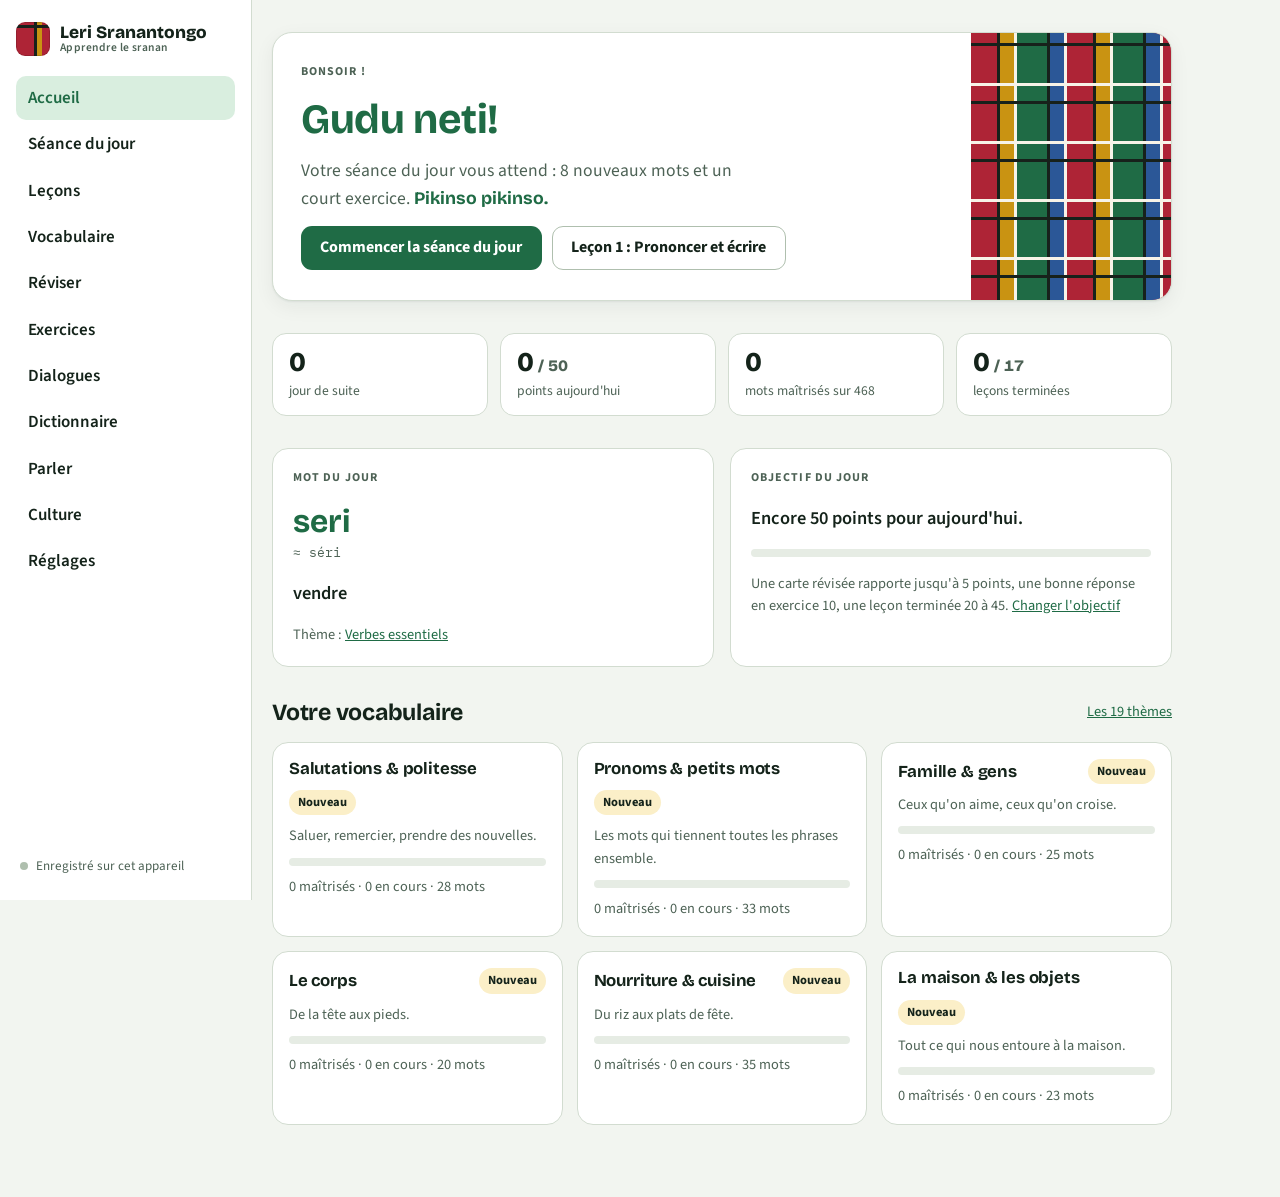
==== commit 606cfddd: "Sécurise l'application et la version en ligne - Polices hébergées avec le site : plus aucune requête" ====
--- a/site/index.html
+++ b/site/index.html
@@ -2,6 +2,8 @@
 <html lang="fr">
 <head>
 <meta charset="utf-8">
+<meta http-equiv="Content-Security-Policy" content="default-src 'none'; script-src 'sha256-EX8RecM6//SSZzbppBwVlhcWC4B8OJP4muuwi52sjlQ=' 'sha256-wsOdt50FDDkHnEwkQATI1pCyt/hcGUEs00NN80HDhBY='; style-src 'self' 'unsafe-inline'; font-src 'self'; img-src 'self'; connect-src 'self'; manifest-src 'self'; worker-src 'self'; base-uri 'none'; form-action 'none'; object-src 'none'">
+<meta name="referrer" content="no-referrer">
 <meta name="viewport" content="width=device-width,initial-scale=1,viewport-fit=cover">
 <meta name="theme-color" content="#1F6B45">
 <meta name="apple-mobile-web-app-capable" content="yes">
@@ -16,9 +18,7 @@
 <title>Leri Sranantongo</title>
 <meta name="claude:viewport-fit-sides" content="cover">
 <meta name="description" content="Apprendre et réviser le sranan tongo depuis le français : leçons, vocabulaire, révision espacée, exercices, dialogues et culture du Suriname.">
-<link rel="preconnect" href="https://fonts.googleapis.com">
-<link rel="preconnect" href="https://fonts.gstatic.com" crossorigin>
-<link rel="stylesheet" href="https://fonts.googleapis.com/css2?family=Bricolage+Grotesque:opsz,wght@12..96,500;12..96,700;12..96,800&family=Source+Sans+3:ital,wght@0,400;0,600;0,700;1,400&family=IBM+Plex+Mono:wght@400;500&display=swap">
+<link rel="stylesheet" href="fonts/fonts.css">
 <style>
 /* Layout: application shell — a rail on wide screens, a sticky tab strip on phones.
    The one bold gesture is the pangi cloth (striped Maroon textile) on the brand mark and the home hero; everything else stays quiet. */
@@ -295,6 +295,8 @@
 .composer textarea{flex:1;min-width:0;resize:vertical;min-height:52px;max-height:200px;font:1.05rem/1.4 var(--font-body);padding:13px 15px;border-radius:13px;border:1.5px solid var(--line-strong);background:var(--surface);color:var(--fg)}
 .composer textarea:focus{border-color:var(--green);outline:none}
 .typing{color:var(--muted);font-style:italic}
+.code-box{width:100%;min-width:0;resize:vertical;font:.8rem/1.4 var(--font-mono);padding:10px 12px;border-radius:11px;border:1.5px solid var(--line-strong);background:var(--surface);color:var(--fg);word-break:break-all}
+.code-box:focus{border-color:var(--green);outline:none}
 
 /* Dico */
 .search{position:relative}
@@ -1539,10 +1541,44 @@
 /* ---------- Progression (navigateur + compte Claude si disponible) ---------- */
 const LS_KEY = "leri-sranantongo:v1";
 function fresh() { return {v:1, epoch:0, updatedAt:0, xp:0, goal:50, newPer:10, dir:"sr", slow:false, autoplay:false, cards:{}, lessons:{}, dialogues:{}, days:{}, seances:{}}; }
+/* Toute progression chargée (navigateur, compte, code de sauvegarde) est vérifiée champ par champ :
+   seuls les champs connus, avec des nombres valides, sont gardés. */
+const own = (o, k) => Object.prototype.hasOwnProperty.call(o, k);
+const num = (x, d = 0) => (typeof x === "number" && isFinite(x)) ? x : d;
+const plainObj = o => (o && typeof o === "object" && !Array.isArray(o)) ? o : {};
+const DATE_KEY = /^\d{4}-\d{2}-\d{2}$/;
 function normalizeState(x) {
   const f = fresh();
-  if (!x || typeof x !== "object") return f;
-  return Object.assign(f, x, {cards: x.cards || {}, lessons: x.lessons || {}, dialogues: x.dialogues || {}, days: x.days || {}, seances: x.seances || {}});
+  if (!x || typeof x !== "object" || Array.isArray(x)) return f;
+  f.epoch = num(x.epoch); f.updatedAt = num(x.updatedAt); f.xp = Math.max(0, Math.round(num(x.xp)));
+  f.goal = [20, 50, 100, 200].includes(x.goal) ? x.goal : 50;
+  f.newPer = [0, 5, 10, 20].includes(x.newPer) ? x.newPer : 10;
+  f.dir = ["sr", "fr", "mix"].includes(x.dir) ? x.dir : "sr";
+  f.slow = x.slow === true; f.autoplay = x.autoplay === true;
+  for (const [k, c] of Object.entries(plainObj(x.cards))) {
+    if (!own(BYID, k) || !c || typeof c !== "object") continue;
+    f.cards[k] = {b: Math.min(5, Math.max(0, Math.round(num(c.b)))), d: num(c.d), l: num(c.l), r: Math.max(0, Math.round(num(c.r))), w: Math.max(0, Math.round(num(c.w)))};
+  }
+  for (const [k, l] of Object.entries(plainObj(x.lessons))) {
+    if (!own(LESSON, k) || !l || typeof l !== "object") continue;
+    f.lessons[k] = {score: Math.max(0, Math.round(num(l.score))), total: Math.max(0, Math.round(num(l.total))), at: num(l.at)};
+  }
+  for (const k of Object.keys(plainObj(x.dialogues))) if (own(DIALOGUE, k) || k === "lecture") f.dialogues[k] = true;
+  for (const [k, v] of Object.entries(plainObj(x.days))) if (DATE_KEY.test(k)) f.days[k] = Math.max(0, Math.round(num(v)));
+  for (const [k, v] of Object.entries(plainObj(x.seances))) if (DATE_KEY.test(k)) f.seances[k] = Math.max(0, Math.round(num(v)));
+  return f;
+}
+
+/* Code de sauvegarde : « LERI1: » + la progression en base64 */
+const BACKUP_PREFIX = "LERI1:";
+function toBase64(str) { const bytes = new TextEncoder().encode(str); let bin = ""; for (let i = 0; i < bytes.length; i += 0x8000) bin += String.fromCharCode.apply(null, bytes.subarray(i, i + 0x8000)); return btoa(bin); }
+function fromBase64(b64) { const bin = atob(b64); const bytes = new Uint8Array(bin.length); for (let i = 0; i < bin.length; i++) bytes[i] = bin.charCodeAt(i); return new TextDecoder().decode(bytes); }
+function backupCode() { return BACKUP_PREFIX + toBase64(JSON.stringify(S)); }
+function readBackup(text) {
+  const t = String(text || "").replace(/\s+/g, "");
+  if (!t.startsWith(BACKUP_PREFIX)) return null;
+  if (t.length > 2000000) return null;
+  try { return JSON.parse(fromBase64(t.slice(BACKUP_PREFIX.length))); } catch (e) { return null; }
 }
 function loadLocal() { try { const s = localStorage.getItem(LS_KEY); return s ? JSON.parse(s) : null; } catch (e) { return null; } }
 function saveLocal() { try { localStorage.setItem(LS_KEY, JSON.stringify(S)); } catch (e) {} }
@@ -2560,6 +2596,14 @@
         <li><b>iPhone :</b> ouvrez cette page dans Safari, touchez le bouton Partager (le carré avec une flèche vers le haut), puis « Sur l'écran d'accueil ».</li>
         <li><b>Android :</b> ouvrez cette page dans Chrome, touchez ⋮ en haut à droite, puis « Ajouter à l'écran d'accueil » ou « Installer l'application ».</li>
       </ul>
+    </section>
+    <section class="panel stack"><h3>Sauvegarder ma progression</h3>
+      <p class="muted prose">Copiez votre code de sauvegarde et gardez-le en lieu sûr, par exemple dans vos notes. Il sert aussi à passer votre progression d'une version de l'application à l'autre (claude.ai ⇄ version hors ligne).</p>
+      <div class="row"><button class="btn" type="button" data-act="backup-copy">Copier mon code de sauvegarde</button><span class="small muted" id="backup-msg" role="status"></span></div>
+      <textarea class="code-box" id="backup-out" rows="3" readonly hidden aria-label="Votre code de sauvegarde"></textarea>
+      <label class="small muted" for="restore-in">Restaurer : collez un code de sauvegarde. Votre progression actuelle est conservée, les deux sont réunies.</label>
+      <textarea class="code-box" id="restore-in" rows="3" spellcheck="false" autocomplete="off" placeholder="LERI1:…"></textarea>
+      <div class="row"><button class="btn ghost" type="button" data-act="restore">Restaurer</button><span class="small" id="restore-msg" role="status"></span></div>
     </section>
     <section class="panel stack"><h3>Où est enregistrée ma progression ?</h3><p class="muted prose">${esc(where)}</p></section>
     <section class="panel stack"><h3>Objectif quotidien</h3>
@@ -2713,6 +2757,25 @@
   "talk-start": () => talkSend("Commence la conversation selon le scénario, avec une première réplique très simple.", true),
   "talk-stop": () => { if (TALK.ctl) TALK.ctl.abort(); },
   "talk-new": () => { if (TALK.ctl) TALK.ctl.abort(); TALK.turns = []; TALK.err = ""; render(); },
+  "backup-copy": () => {
+    const code = backupCode(), msg = $("#backup-msg"), out = $("#backup-out");
+    const showBox = () => { out.value = code; out.hidden = false; out.focus(); out.select(); msg.textContent = "Sélectionnez le code ci-dessous et copiez-le."; };
+    try {
+      navigator.clipboard.writeText(code).then(() => { msg.textContent = "Code copié. Collez-le dans vos notes pour le garder."; }, showBox);
+    } catch (e) { showBox(); }
+  },
+  "restore": () => {
+    const box = $("#restore-in"), msg = $("#restore-msg");
+    const data = readBackup(box.value);
+    if (!data) { msg.textContent = "Ce code n'est pas valide : il doit commencer par LERI1: et être copié en entier."; msg.style.color = "var(--red)"; return; }
+    const imported = normalizeState(data);
+    imported.epoch = S.epoch;
+    S = merge(S, imported); save();
+    box.value = "";
+    msg.style.color = "var(--green)";
+    msg.textContent = "Progression restaurée : " + Object.keys(imported.cards).length + " mots, " + Object.keys(imported.lessons).length + " leçons.";
+    renderNav(currentRoute());
+  },
   "reset-ask": () => { RESET_ASK = true; render(); },
   "reset-no": () => { RESET_ASK = false; render(); },
   "reset-yes": () => { const goal = S.goal; S = fresh(); S.epoch = Date.now(); S.goal = goal; RESET_ASK = false; RV = null; QZ = null; LQ = null; SE = null; save(); render(); }
--- a/site/fonts/fonts.css
+++ b/site/fonts/fonts.css
@@ -0,0 +1,168 @@
+/* latin-ext */
+@font-face {
+  font-family: 'Bricolage Grotesque';
+  font-style: normal;
+  font-weight: 500;
+  font-stretch: 100%;
+  font-display: swap;
+  src: url(bricolage-grotesque-latin-ext-fdb6b064.woff2) format('woff2');
+  unicode-range: U+0100-02BA, U+02BD-02C5, U+02C7-02CC, U+02CE-02D7, U+02DD-02FF, U+0304, U+0308, U+0329, U+1D00-1DBF, U+1E00-1E9F, U+1EF2-1EFF, U+2020, U+20A0-20AB, U+20AD-20C4, U+2113, U+2C60-2C7F, U+A720-A7FF;
+}
+/* latin */
+@font-face {
+  font-family: 'Bricolage Grotesque';
+  font-style: normal;
+  font-weight: 500;
+  font-stretch: 100%;
+  font-display: swap;
+  src: url(bricolage-grotesque-latin-40c2cb34.woff2) format('woff2');
+  unicode-range: U+0000-00FF, U+0131, U+0152-0153, U+02BB-02BC, U+02C6, U+02DA, U+02DC, U+0304, U+0308, U+0329, U+2000-206F, U+20AC, U+2122, U+2191, U+2193, U+2212, U+2215, U+FEFF, U+FFFD;
+}
+/* latin-ext */
+@font-face {
+  font-family: 'Bricolage Grotesque';
+  font-style: normal;
+  font-weight: 700;
+  font-stretch: 100%;
+  font-display: swap;
+  src: url(bricolage-grotesque-latin-ext-fdb6b064.woff2) format('woff2');
+  unicode-range: U+0100-02BA, U+02BD-02C5, U+02C7-02CC, U+02CE-02D7, U+02DD-02FF, U+0304, U+0308, U+0329, U+1D00-1DBF, U+1E00-1E9F, U+1EF2-1EFF, U+2020, U+20A0-20AB, U+20AD-20C4, U+2113, U+2C60-2C7F, U+A720-A7FF;
+}
+/* latin */
+@font-face {
+  font-family: 'Bricolage Grotesque';
+  font-style: normal;
+  font-weight: 700;
+  font-stretch: 100%;
+  font-display: swap;
+  src: url(bricolage-grotesque-latin-40c2cb34.woff2) format('woff2');
+  unicode-range: U+0000-00FF, U+0131, U+0152-0153, U+02BB-02BC, U+02C6, U+02DA, U+02DC, U+0304, U+0308, U+0329, U+2000-206F, U+20AC, U+2122, U+2191, U+2193, U+2212, U+2215, U+FEFF, U+FFFD;
+}
+/* latin-ext */
+@font-face {
+  font-family: 'Bricolage Grotesque';
+  font-style: normal;
+  font-weight: 800;
+  font-stretch: 100%;
+  font-display: swap;
+  src: url(bricolage-grotesque-latin-ext-fdb6b064.woff2) format('woff2');
+  unicode-range: U+0100-02BA, U+02BD-02C5, U+02C7-02CC, U+02CE-02D7, U+02DD-02FF, U+0304, U+0308, U+0329, U+1D00-1DBF, U+1E00-1E9F, U+1EF2-1EFF, U+2020, U+20A0-20AB, U+20AD-20C4, U+2113, U+2C60-2C7F, U+A720-A7FF;
+}
+/* latin */
+@font-face {
+  font-family: 'Bricolage Grotesque';
+  font-style: normal;
+  font-weight: 800;
+  font-stretch: 100%;
+  font-display: swap;
+  src: url(bricolage-grotesque-latin-40c2cb34.woff2) format('woff2');
+  unicode-range: U+0000-00FF, U+0131, U+0152-0153, U+02BB-02BC, U+02C6, U+02DA, U+02DC, U+0304, U+0308, U+0329, U+2000-206F, U+20AC, U+2122, U+2191, U+2193, U+2212, U+2215, U+FEFF, U+FFFD;
+}
+/* latin-ext */
+@font-face {
+  font-family: 'IBM Plex Mono';
+  font-style: normal;
+  font-weight: 400;
+  font-display: swap;
+  src: url(ibm-plex-mono-latin-ext-3e9c5ad6.woff2) format('woff2');
+  unicode-range: U+0100-02BA, U+02BD-02C5, U+02C7-02CC, U+02CE-02D7, U+02DD-02FF, U+0304, U+0308, U+0329, U+1D00-1DBF, U+1E00-1E9F, U+1EF2-1EFF, U+2020, U+20A0-20AB, U+20AD-20C4, U+2113, U+2C60-2C7F, U+A720-A7FF;
+}
+/* latin */
+@font-face {
+  font-family: 'IBM Plex Mono';
+  font-style: normal;
+  font-weight: 400;
+  font-display: swap;
+  src: url(ibm-plex-mono-latin-9c2bd7b0.woff2) format('woff2');
+  unicode-range: U+0000-00FF, U+0131, U+0152-0153, U+02BB-02BC, U+02C6, U+02DA, U+02DC, U+0304, U+0308, U+0329, U+2000-206F, U+20AC, U+2122, U+2191, U+2193, U+2212, U+2215, U+FEFF, U+FFFD;
+}
+/* latin-ext */
+@font-face {
+  font-family: 'IBM Plex Mono';
+  font-style: normal;
+  font-weight: 500;
+  font-display: swap;
+  src: url(ibm-plex-mono-latin-ext-876101ac.woff2) format('woff2');
+  unicode-range: U+0100-02BA, U+02BD-02C5, U+02C7-02CC, U+02CE-02D7, U+02DD-02FF, U+0304, U+0308, U+0329, U+1D00-1DBF, U+1E00-1E9F, U+1EF2-1EFF, U+2020, U+20A0-20AB, U+20AD-20C4, U+2113, U+2C60-2C7F, U+A720-A7FF;
+}
+/* latin */
+@font-face {
+  font-family: 'IBM Plex Mono';
+  font-style: normal;
+  font-weight: 500;
+  font-display: swap;
+  src: url(ibm-plex-mono-latin-e5509a1e.woff2) format('woff2');
+  unicode-range: U+0000-00FF, U+0131, U+0152-0153, U+02BB-02BC, U+02C6, U+02DA, U+02DC, U+0304, U+0308, U+0329, U+2000-206F, U+20AC, U+2122, U+2191, U+2193, U+2212, U+2215, U+FEFF, U+FFFD;
+}
+/* latin-ext */
+@font-face {
+  font-family: 'Source Sans 3';
+  font-style: italic;
+  font-weight: 400;
+  font-display: swap;
+  src: url(source-sans-3-latin-ext-52ee6432.woff2) format('woff2');
+  unicode-range: U+0100-02BA, U+02BD-02C5, U+02C7-02CC, U+02CE-02D7, U+02DD-02FF, U+0304, U+0308, U+0329, U+1D00-1DBF, U+1E00-1E9F, U+1EF2-1EFF, U+2020, U+20A0-20AB, U+20AD-20C4, U+2113, U+2C60-2C7F, U+A720-A7FF;
+}
+/* latin */
+@font-face {
+  font-family: 'Source Sans 3';
+  font-style: italic;
+  font-weight: 400;
+  font-display: swap;
+  src: url(source-sans-3-latin-6bf953ec.woff2) format('woff2');
+  unicode-range: U+0000-00FF, U+0131, U+0152-0153, U+02BB-02BC, U+02C6, U+02DA, U+02DC, U+0304, U+0308, U+0329, U+2000-206F, U+20AC, U+2122, U+2191, U+2193, U+2212, U+2215, U+FEFF, U+FFFD;
+}
+/* latin-ext */
+@font-face {
+  font-family: 'Source Sans 3';
+  font-style: normal;
+  font-weight: 400;
+  font-display: swap;
+  src: url(source-sans-3-latin-ext-023468e5.woff2) format('woff2');
+  unicode-range: U+0100-02BA, U+02BD-02C5, U+02C7-02CC, U+02CE-02D7, U+02DD-02FF, U+0304, U+0308, U+0329, U+1D00-1DBF, U+1E00-1E9F, U+1EF2-1EFF, U+2020, U+20A0-20AB, U+20AD-20C4, U+2113, U+2C60-2C7F, U+A720-A7FF;
+}
+/* latin */
+@font-face {
+  font-family: 'Source Sans 3';
+  font-style: normal;
+  font-weight: 400;
+  font-display: swap;
+  src: url(source-sans-3-latin-48884e38.woff2) format('woff2');
+  unicode-range: U+0000-00FF, U+0131, U+0152-0153, U+02BB-02BC, U+02C6, U+02DA, U+02DC, U+0304, U+0308, U+0329, U+2000-206F, U+20AC, U+2122, U+2191, U+2193, U+2212, U+2215, U+FEFF, U+FFFD;
+}
+/* latin-ext */
+@font-face {
+  font-family: 'Source Sans 3';
+  font-style: normal;
+  font-weight: 600;
+  font-display: swap;
+  src: url(source-sans-3-latin-ext-023468e5.woff2) format('woff2');
+  unicode-range: U+0100-02BA, U+02BD-02C5, U+02C7-02CC, U+02CE-02D7, U+02DD-02FF, U+0304, U+0308, U+0329, U+1D00-1DBF, U+1E00-1E9F, U+1EF2-1EFF, U+2020, U+20A0-20AB, U+20AD-20C4, U+2113, U+2C60-2C7F, U+A720-A7FF;
+}
+/* latin */
+@font-face {
+  font-family: 'Source Sans 3';
+  font-style: normal;
+  font-weight: 600;
+  font-display: swap;
+  src: url(source-sans-3-latin-48884e38.woff2) format('woff2');
+  unicode-range: U+0000-00FF, U+0131, U+0152-0153, U+02BB-02BC, U+02C6, U+02DA, U+02DC, U+0304, U+0308, U+0329, U+2000-206F, U+20AC, U+2122, U+2191, U+2193, U+2212, U+2215, U+FEFF, U+FFFD;
+}
+/* latin-ext */
+@font-face {
+  font-family: 'Source Sans 3';
+  font-style: normal;
+  font-weight: 700;
+  font-display: swap;
+  src: url(source-sans-3-latin-ext-023468e5.woff2) format('woff2');
+  unicode-range: U+0100-02BA, U+02BD-02C5, U+02C7-02CC, U+02CE-02D7, U+02DD-02FF, U+0304, U+0308, U+0329, U+1D00-1DBF, U+1E00-1E9F, U+1EF2-1EFF, U+2020, U+20A0-20AB, U+20AD-20C4, U+2113, U+2C60-2C7F, U+A720-A7FF;
+}
+/* latin */
+@font-face {
+  font-family: 'Source Sans 3';
+  font-style: normal;
+  font-weight: 700;
+  font-display: swap;
+  src: url(source-sans-3-latin-48884e38.woff2) format('woff2');
+  unicode-range: U+0000-00FF, U+0131, U+0152-0153, U+02BB-02BC, U+02C6, U+02DA, U+02DC, U+0304, U+0308, U+0329, U+2000-206F, U+20AC, U+2122, U+2191, U+2193, U+2212, U+2215, U+FEFF, U+FFFD;
+}
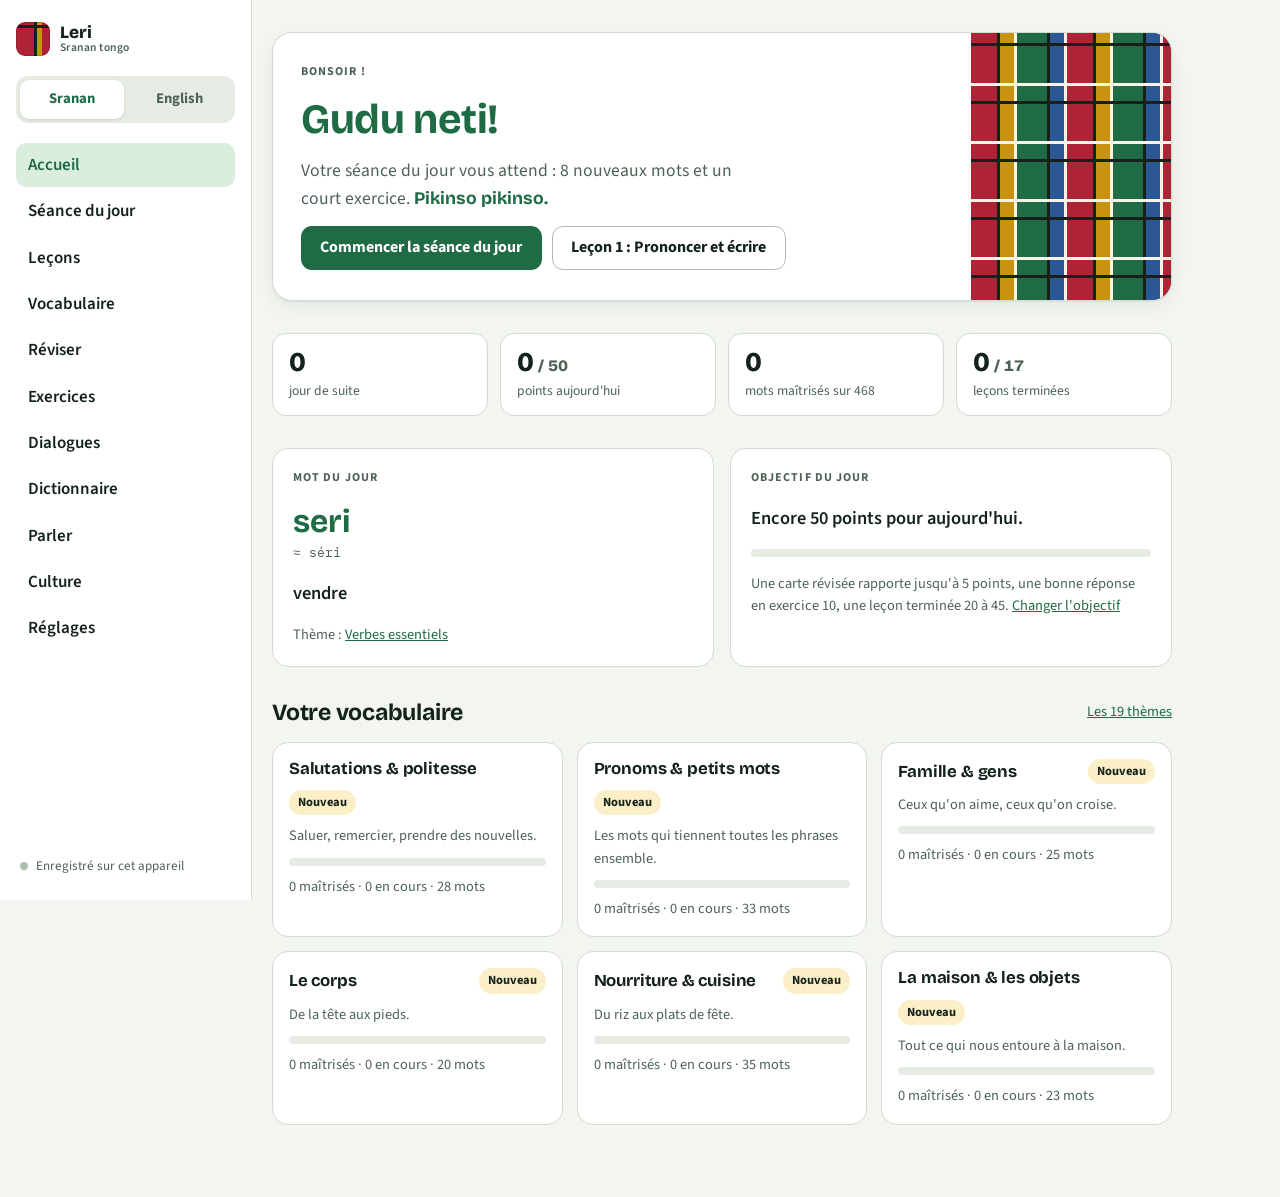
==== commit de1ae681: "Ajoute un cours d'anglais complet, du niveau A1 au C1 - Sélecteur Sranan | English : chaque langue a" ====
--- a/site/index.html
+++ b/site/index.html
@@ -2,22 +2,22 @@
 <html lang="fr">
 <head>
 <meta charset="utf-8">
-<meta http-equiv="Content-Security-Policy" content="default-src 'none'; script-src 'sha256-EX8RecM6//SSZzbppBwVlhcWC4B8OJP4muuwi52sjlQ=' 'sha256-wsOdt50FDDkHnEwkQATI1pCyt/hcGUEs00NN80HDhBY='; style-src 'self' 'unsafe-inline'; font-src 'self'; img-src 'self'; connect-src 'self'; manifest-src 'self'; worker-src 'self'; base-uri 'none'; form-action 'none'; object-src 'none'">
+<meta http-equiv="Content-Security-Policy" content="default-src 'none'; script-src 'sha256-88OL5N26FZdoMy5tE8asZYWP4CrdkkDUjrt/KWYtG9o=' 'sha256-wsOdt50FDDkHnEwkQATI1pCyt/hcGUEs00NN80HDhBY='; style-src 'self' 'unsafe-inline'; font-src 'self'; img-src 'self'; connect-src 'self'; manifest-src 'self'; worker-src 'self'; base-uri 'none'; form-action 'none'; object-src 'none'">
 <meta name="referrer" content="no-referrer">
 <meta name="viewport" content="width=device-width,initial-scale=1,viewport-fit=cover">
 <meta name="theme-color" content="#1F6B45">
 <meta name="apple-mobile-web-app-capable" content="yes">
 <meta name="mobile-web-app-capable" content="yes">
-<meta name="apple-mobile-web-app-title" content="Leri Sranan">
+<meta name="apple-mobile-web-app-title" content="Leri">
 <link rel="manifest" href="manifest.webmanifest">
 <link rel="icon" type="image/png" sizes="192x192" href="icon-192.png">
 <link rel="apple-touch-icon" href="apple-touch-icon.png">
 <style>:root{color-scheme:light;padding-top:env(safe-area-inset-top,0px);padding-bottom:env(safe-area-inset-bottom,0px)}body{margin:0;font:14px system-ui,sans-serif}img{max-width:100%}[hidden]{display:none!important}</style>
 </head>
 <body>
-<title>Leri Sranantongo</title>
+<title>Leri Sranan & English</title>
 <meta name="claude:viewport-fit-sides" content="cover">
-<meta name="description" content="Apprendre et réviser le sranan tongo depuis le français : leçons, vocabulaire, révision espacée, exercices, dialogues et culture du Suriname.">
+<meta name="description" content="Apprendre et réviser le sranan tongo et l'anglais depuis le français : leçons, vocabulaire, révision espacée, exercices, dialogues, test de niveau.">
 <link rel="stylesheet" href="fonts/fonts.css">
 <style>
 /* Layout: application shell — a rail on wide screens, a sticky tab strip on phones.
@@ -103,6 +103,10 @@
 .nav a{display:flex;align-items:center;gap:10px;padding:9px 12px;border-radius:10px;text-decoration:none;color:var(--fg);font-weight:600;white-space:nowrap}
 .nav a:hover{background:var(--surface-2)}
 .nav a[aria-current="page"]{background:var(--green-soft);color:var(--green)}
+.course-switch{display:flex;gap:4px;padding:4px;border-radius:12px;background:var(--surface-2)}
+.course-switch button{flex:1;border:0;background:transparent;padding:8px 10px;border-radius:9px;font-weight:700;font-size:.92rem;cursor:pointer;color:var(--muted)}
+.course-switch button[aria-pressed="true"]{background:var(--surface);color:var(--green);box-shadow:0 1px 3px rgba(0,0,0,.12)}
+.pill.lvl{background:var(--green-soft);color:var(--green);font-family:var(--font-mono)}
 .badge{font-size:.72rem;font-weight:700;background:var(--red);color:#fff;border-radius:99px;padding:1px 7px;font-variant-numeric:tabular-nums;line-height:1.4}
 .nav .badge{margin-left:auto}
 .sync{margin-top:auto;display:flex;align-items:center;gap:8px;font-size:.82rem;color:var(--muted);background:none;border:0;padding:6px 4px;cursor:pointer;text-align:left}
@@ -110,7 +114,7 @@
 .sync[data-s="synced"] i{background:var(--green)}
 .sync[data-s="connecting"] i,.sync[data-s="slow"] i{background:var(--gold)}
 .sync[data-s="error"] i{background:var(--red)}
-.view{width:100%;max-width:940px;padding-block:32px 72px;padding-left:max(20px,env(safe-area-inset-left,0px));padding-right:max(20px,env(safe-area-inset-right,0px));outline:none}
+.view{width:100%;max-width:940px;padding-block:32px calc(72px + var(--install-h, 0px));padding-left:max(20px,env(safe-area-inset-left,0px));padding-right:max(20px,env(safe-area-inset-right,0px));outline:none}
 
 /* Barre d'onglets du téléphone */
 .tabbar{display:none;grid-template-columns:repeat(5,minmax(0,1fr));position:fixed;left:0;right:0;bottom:0;z-index:40;background:var(--surface);border-top:1px solid var(--line);
@@ -134,14 +138,22 @@
   .rail{position:static;height:auto;gap:0;border-right:0;border-bottom:1px solid var(--line);
     padding-block:10px;padding-left:max(16px,env(safe-area-inset-left,0px));padding-right:max(16px,env(safe-area-inset-right,0px));overflow:visible}
   .rail .nav{display:none}
+  .course-switch{margin-top:10px}
   .brand-mark{width:28px;height:28px;border-radius:7px}
   .sync{margin-top:0;padding:4px 0}
   .sync span{display:none}
   .sync.rail-sync{display:none}
-  .view{padding-block:22px calc(100px + env(safe-area-inset-bottom,0px));padding-left:max(16px,env(safe-area-inset-left,0px));padding-right:max(16px,env(safe-area-inset-right,0px))}
+  .view{padding-block:22px calc(100px + env(safe-area-inset-bottom,0px) + var(--install-h, 0px));padding-left:max(16px,env(safe-area-inset-left,0px));padding-right:max(16px,env(safe-area-inset-right,0px))}
   .tabbar{display:grid}
 }
 @media (min-width:861px){ .sheet{display:none} }
+/* Bandeau d'installation (version site uniquement) */
+.install{position:fixed;z-index:34;left:0;right:0;bottom:calc(61px + env(safe-area-inset-bottom,0px));padding-bottom:10px;
+  padding-left:max(16px,env(safe-area-inset-left,0px));padding-right:max(16px,env(safe-area-inset-right,0px))}
+@media (min-width:861px){.install{left:auto;right:24px;bottom:24px;width:420px;padding:0}}
+.install-card{display:flex;gap:12px;align-items:flex-start;background:var(--surface);border:1.5px solid var(--green);border-radius:16px;padding:14px;box-shadow:var(--shadow)}
+.install-card img{border-radius:10px;flex:none}
+.install-card svg{vertical-align:-3px}
 @media (min-width:861px){ .sync.top-sync{display:none} }
 
 /* Pangi cloth */
@@ -342,17 +354,18 @@
 <div class="shell">
   <aside class="rail">
     <div class="brand-row">
-      <a class="brand" href="#accueil" aria-label="Leri Sranantongo, accueil">
+      <a class="brand" href="#accueil" aria-label="Leri, accueil">
         <span class="brand-mark cloth" aria-hidden="true"></span>
-        <span class="brand-name">Leri Sranantongo<small>Apprendre le sranan</small></span>
+        <span class="brand-name">Leri<small id="brand-sub">Sranan tongo</small></span>
       </a>
       <button class="sync top-sync" type="button" data-act="go-settings" data-s="local" title="Où est enregistrée ma progression ?"><i></i><span></span></button>
     </div>
+    <div class="course-switch" id="course-switch" role="group" aria-label="Langue étudiée"></div>
     <nav class="nav" id="nav" aria-label="Sections"></nav>
     <button class="sync rail-sync" type="button" data-act="go-settings" data-s="local"><i></i><span>Enregistré sur cet appareil</span></button>
   </aside>
   <main id="view" class="view" tabindex="-1">
-    <noscript><p>Leri Sranantongo a besoin de JavaScript pour fonctionner.</p></noscript>
+    <noscript><p>Leri a besoin de JavaScript pour fonctionner.</p></noscript>
   </main>
 </div>
 <div class="sheet" id="sheet" hidden>
@@ -360,6 +373,7 @@
   <nav class="sheet-panel" id="sheet-panel" aria-label="Autres sections"></nav>
 </div>
 <nav class="tabbar" id="tabbar" aria-label="Navigation principale"></nav>
+<div class="install" id="install" hidden></div>
 
 <script>
 /* =========================================================================
@@ -1456,6 +1470,1131 @@
 ];
 
 /* =========================================================================
+   COURS D'ANGLAIS — du niveau A1 au C1, pour francophones.
+   Format d'un mot : [anglais, français, note facultative, variantes acceptées séparées par |]
+   ========================================================================= */
+const EN_THEMES = [
+ { id:"en-base", level:"A1", name:"Les essentiels", lead:"Saluer, remercier, se présenter.", words:[
+  ["hello","bonjour"],
+  ["hi","salut"],
+  ["good morning","bonjour (le matin)"],
+  ["good afternoon","bon après-midi"],
+  ["good evening","bonsoir"],
+  ["good night","bonne nuit","se dit en partant le soir ou avant d'aller dormir"],
+  ["goodbye","au revoir"],
+  ["see you later","à plus tard"],
+  ["please","s'il vous plaît, s'il te plaît"],
+  ["thank you","merci"],
+  ["thanks a lot","merci beaucoup"],
+  ["you're welcome","de rien","aussi : no problem, my pleasure"],
+  ["excuse me","excusez-moi (pour attirer l'attention)"],
+  ["sorry","pardon, désolé(e)"],
+  ["How are you?","Comment allez-vous ?"],
+  ["I'm fine, thanks.","Je vais bien, merci."],
+  ["Nice to meet you.","Enchanté(e)."],
+  ["What's your name?","Comment vous appelez-vous ?"],
+  ["My name is Daisy.","Je m'appelle Daisy."],
+  ["Where are you from?","D'où venez-vous ?"],
+  ["I'm from France.","Je viens de France."],
+  ["I live in Paris.","J'habite à Paris."],
+  ["Take care!","Prends soin de toi !"],
+  ["Never mind.","Ce n'est pas grave, laisse tomber."],
+  ["No worries.","Pas de souci."],
+  ["Cheers!","Santé ! ; merci (familier, britannique)"]
+ ]},
+ { id:"en-temps", level:"A1", name:"Jours, mois & heure", lead:"Dire la date et l'heure.", words:[
+  ["Monday","lundi","les jours et les mois prennent une majuscule"],
+  ["Tuesday","mardi"],
+  ["Wednesday","mercredi","se prononce « wenz-dé » : le premier d est muet"],
+  ["Thursday","jeudi"],
+  ["Friday","vendredi"],
+  ["Saturday","samedi"],
+  ["Sunday","dimanche"],
+  ["January","janvier"],
+  ["February","février"],
+  ["March","mars"],
+  ["April","avril"],
+  ["May","mai"],
+  ["June","juin"],
+  ["July","juillet"],
+  ["August","août"],
+  ["September","septembre"],
+  ["October","octobre"],
+  ["November","novembre"],
+  ["December","décembre"],
+  ["It's three o'clock.","Il est trois heures."],
+  ["a quarter past three","trois heures et quart"],
+  ["half past three","trois heures et demie"],
+  ["a quarter to four","quatre heures moins le quart"],
+  ["the first of July","le premier juillet","s'écrit 1 July (britannique) ou July 1 (américain)"],
+  ["yesterday","hier"],
+  ["tomorrow","demain"],
+  ["the day after tomorrow","après-demain"],
+  ["last week","la semaine dernière"],
+  ["next month","le mois prochain"]
+ ]},
+ { id:"en-quotidien", level:"A2", name:"Vie quotidienne", lead:"La maison, les courses, la ville.", words:[
+  ["home","maison, chez soi"],
+  ["flat","appartement (britannique)","américain : apartment"],
+  ["bedroom","chambre"],
+  ["kitchen","cuisine"],
+  ["bathroom","salle de bains"],
+  ["neighbour","voisin(e)","américain : neighbor","neighbor"],
+  ["rent","loyer ; louer"],
+  ["bill","facture ; addition (au restaurant)"],
+  ["groceries","courses (alimentaires)"],
+  ["to do the shopping","faire les courses"],
+  ["to cook","cuisiner"],
+  ["to do the dishes","faire la vaisselle"],
+  ["to do the laundry","faire la lessive"],
+  ["to tidy up","ranger"],
+  ["to wake up","se réveiller"],
+  ["to get up","se lever"],
+  ["to have breakfast","prendre le petit-déjeuner"],
+  ["to commute","faire le trajet domicile-travail"],
+  ["appointment","rendez-vous (médecin, administration)","un rendez-vous amoureux : a date"],
+  ["town hall","mairie"],
+  ["post office","bureau de poste"],
+  ["chemist's","pharmacie (britannique)","américain : drugstore, pharmacy"],
+  ["bakery","boulangerie"],
+  ["receipt","ticket de caisse, reçu","le p est muet : « ri-sîte »"],
+  ["change","monnaie (rendue) ; changement"],
+  ["cash","espèces, liquide"],
+  ["to borrow","emprunter"],
+  ["to lend","prêter"],
+  ["weather","temps (météo)"],
+  ["It's raining.","Il pleut."]
+ ]},
+ { id:"en-voyage", level:"A2", name:"Voyager", lead:"Aéroport, hôtel, déplacements.", words:[
+  ["flight","vol (en avion)"],
+  ["luggage","bagages","indénombrable : a piece of luggage = un bagage"],
+  ["suitcase","valise"],
+  ["boarding pass","carte d'embarquement"],
+  ["gate","porte d'embarquement"],
+  ["to check in","enregistrer ses bagages ; s'enregistrer (hôtel)"],
+  ["departure","départ"],
+  ["arrival","arrivée"],
+  ["delay","retard"],
+  ["delayed","retardé"],
+  ["one-way ticket","aller simple","britannique aussi : a single"],
+  ["return ticket","aller-retour","américain : round-trip ticket"],
+  ["to book","réserver"],
+  ["booking","réservation"],
+  ["to miss a flight","rater un vol"],
+  ["customs","douane"],
+  ["passport","passeport"],
+  ["to rent a car","louer une voiture"],
+  ["sightseeing","tourisme, visites"],
+  ["Is breakfast included?","Le petit-déjeuner est-il compris ?"],
+  ["How do I get to the station?","Comment aller à la gare ?"],
+  ["Could you call me a taxi?","Pourriez-vous m'appeler un taxi ?"],
+  ["I'd like a window seat.","Je voudrais une place côté hublot."],
+  ["My luggage hasn't arrived.","Mes bagages ne sont pas arrivés."]
+ ]},
+ { id:"en-irreguliers", level:"A2", name:"Verbes irréguliers", lead:"Base verbale – prétérit – participe passé : les 76 indispensables.", words:[
+  ["be – was/were – been","être"],
+  ["become – became – become","devenir"],
+  ["begin – began – begun","commencer"],
+  ["break – broke – broken","casser"],
+  ["bring – brought – brought","apporter"],
+  ["build – built – built","construire"],
+  ["buy – bought – bought","acheter","ne pas confondre avec brought (bring)"],
+  ["catch – caught – caught","attraper"],
+  ["choose – chose – chosen","choisir"],
+  ["come – came – come","venir"],
+  ["cost – cost – cost","coûter"],
+  ["cut – cut – cut","couper"],
+  ["do – did – done","faire"],
+  ["drink – drank – drunk","boire"],
+  ["drive – drove – driven","conduire"],
+  ["eat – ate – eaten","manger"],
+  ["fall – fell – fallen","tomber"],
+  ["feel – felt – felt","(se) sentir, ressentir"],
+  ["fight – fought – fought","se battre"],
+  ["find – found – found","trouver"],
+  ["fly – flew – flown","voler (en avion, oiseau)"],
+  ["forget – forgot – forgotten","oublier"],
+  ["forgive – forgave – forgiven","pardonner"],
+  ["get – got – got","obtenir ; devenir","américain : participe gotten"],
+  ["give – gave – given","donner"],
+  ["go – went – gone","aller"],
+  ["grow – grew – grown","grandir, pousser"],
+  ["have – had – had","avoir"],
+  ["hear – heard – heard","entendre"],
+  ["hide – hid – hidden","cacher"],
+  ["hold – held – held","tenir"],
+  ["keep – kept – kept","garder"],
+  ["know – knew – known","savoir, connaître","le k est muet"],
+  ["lead – led – led","mener"],
+  ["learn – learnt – learnt","apprendre","aussi learned, surtout en américain"],
+  ["leave – left – left","partir, quitter"],
+  ["lend – lent – lent","prêter"],
+  ["let – let – let","laisser"],
+  ["lie – lay – lain","être allongé","« mentir » est régulier : lie – lied – lied"],
+  ["lose – lost – lost","perdre"],
+  ["make – made – made","fabriquer, faire"],
+  ["mean – meant – meant","signifier, vouloir dire"],
+  ["meet – met – met","rencontrer"],
+  ["pay – paid – paid","payer"],
+  ["put – put – put","mettre"],
+  ["read – read – read","lire","prétérit et participe se prononcent « red »"],
+  ["ride – rode – ridden","aller (à vélo, à cheval)"],
+  ["ring – rang – rung","sonner"],
+  ["rise – rose – risen","se lever, augmenter"],
+  ["run – ran – run","courir"],
+  ["say – said – said","dire","said se prononce « sèd »"],
+  ["see – saw – seen","voir"],
+  ["sell – sold – sold","vendre"],
+  ["send – sent – sent","envoyer"],
+  ["shine – shone – shone","briller"],
+  ["shoot – shot – shot","tirer"],
+  ["show – showed – shown","montrer"],
+  ["shut – shut – shut","fermer"],
+  ["sing – sang – sung","chanter"],
+  ["sit – sat – sat","s'asseoir"],
+  ["sleep – slept – slept","dormir"],
+  ["speak – spoke – spoken","parler"],
+  ["spend – spent – spent","dépenser ; passer (du temps)"],
+  ["stand – stood – stood","être debout"],
+  ["steal – stole – stolen","voler (dérober)"],
+  ["swim – swam – swum","nager"],
+  ["take – took – taken","prendre"],
+  ["teach – taught – taught","enseigner"],
+  ["tell – told – told","dire, raconter"],
+  ["think – thought – thought","penser"],
+  ["throw – threw – thrown","lancer, jeter"],
+  ["understand – understood – understood","comprendre"],
+  ["wake – woke – woken","(se) réveiller"],
+  ["wear – wore – worn","porter (un vêtement)"],
+  ["win – won – won","gagner","won se prononce comme one"],
+  ["write – wrote – written","écrire"]
+ ]},
+ { id:"en-sentiments", level:"B1", name:"Émotions & caractère", lead:"Dire ce qu'on ressent, décrire quelqu'un.", words:[
+  ["upset","contrarié, bouleversé"],
+  ["annoyed","agacé"],
+  ["worried","inquiet"],
+  ["anxious","anxieux"],
+  ["relieved","soulagé"],
+  ["proud","fier"],
+  ["ashamed","honteux"],
+  ["embarrassed","gêné, mal à l'aise"],
+  ["excited","enthousiaste, impatient","I'm excited = j'ai hâte, je suis enthousiaste"],
+  ["bored","qui s'ennuie","I'm bored = je m'ennuie ; I'm boring = je suis ennuyeux !"],
+  ["boring","ennuyeux"],
+  ["exhausted","épuisé"],
+  ["grateful","reconnaissant"],
+  ["jealous","jaloux"],
+  ["lonely","seul (qui souffre de solitude)","alone = seul, sans personne"],
+  ["confident","sûr de soi","faux ami : un confident = a confidant"],
+  ["shy","timide"],
+  ["stubborn","têtu"],
+  ["generous","généreux"],
+  ["selfish","égoïste"],
+  ["moody","lunatique"],
+  ["outgoing","sociable, extraverti"],
+  ["thoughtful","attentionné ; réfléchi"],
+  ["easy-going","facile à vivre"],
+  ["hard-working","travailleur"],
+  ["I'm fed up.","J'en ai marre."],
+  ["I can't stand it.","Je ne le supporte pas."],
+  ["It's up to you.","C'est toi qui vois."]
+ ]},
+ { id:"en-travail", level:"B1", name:"Travail & e-mails", lead:"Le vocabulaire du bureau et les formules d'e-mail.", words:[
+  ["job","emploi, travail"],
+  ["career","carrière"],
+  ["salary","salaire (annuel)","wages = paie à l'heure ou à la semaine"],
+  ["colleague","collègue"],
+  ["manager","responsable, chef"],
+  ["meeting","réunion"],
+  ["deadline","date limite, échéance"],
+  ["to apply for a job","postuler à un emploi"],
+  ["job interview","entretien d'embauche"],
+  ["skills","compétences"],
+  ["to hire","embaucher"],
+  ["to fire","renvoyer (pour faute)"],
+  ["to be laid off","être licencié (économique)"],
+  ["promotion","promotion"],
+  ["full-time","à plein temps"],
+  ["part-time","à temps partiel"],
+  ["overtime","heures supplémentaires"],
+  ["to retire","prendre sa retraite"],
+  ["workload","charge de travail"],
+  ["to be in charge of","être responsable de"],
+  ["schedule","planning, emploi du temps"],
+  ["to work from home","télétravailler"],
+  ["out of office","absent du bureau"],
+  ["to reach an agreement","parvenir à un accord"],
+  ["I'll get back to you.","Je reviens vers vous."],
+  ["Please find attached…","Veuillez trouver ci-joint…"],
+  ["Could we schedule a call?","Pourrions-nous prévoir un appel ?"],
+  ["I look forward to hearing from you.","Dans l'attente de votre réponse."],
+  ["Kind regards","Cordialement"]
+ ]},
+ { id:"en-collocations", level:"B1", name:"Make, do, take… (collocations)", lead:"Les mots qui vont ensemble : on dit make a mistake, pas do a mistake.", words:[
+  ["make a decision","prendre une décision"],
+  ["make a mistake","faire une erreur"],
+  ["make progress","faire des progrès"],
+  ["make an effort","faire un effort"],
+  ["make money","gagner de l'argent"],
+  ["make a phone call","passer un coup de fil"],
+  ["do your homework","faire ses devoirs"],
+  ["do business","faire des affaires"],
+  ["do someone a favour","rendre service à quelqu'un","américain : favor"],
+  ["do your best","faire de son mieux"],
+  ["take a photo","prendre une photo"],
+  ["take a break","faire une pause"],
+  ["take a risk","prendre un risque"],
+  ["take place","avoir lieu"],
+  ["take part in","participer à"],
+  ["have a shower","prendre une douche"],
+  ["have a look","jeter un œil"],
+  ["pay attention","faire attention"],
+  ["keep in touch","rester en contact"],
+  ["break a promise","ne pas tenir une promesse"],
+  ["catch a cold","attraper un rhume"],
+  ["save time","gagner du temps"],
+  ["waste time","perdre du temps"],
+  ["tell the truth","dire la vérité"],
+  ["tell a lie","mentir"],
+  ["give a speech","faire un discours"],
+  ["run a business","diriger une entreprise"],
+  ["meet a deadline","respecter un délai"],
+  ["raise a question","soulever une question"],
+  ["draw a conclusion","tirer une conclusion"]
+ ]},
+ { id:"en-fauxamis", level:"B1", name:"Faux amis", lead:"Les mots qui ressemblent au français… mais ne veulent pas dire la même chose.", words:[
+  ["actually","en fait, en réalité","faux ami : « actuellement » se dit currently"],
+  ["currently","actuellement"],
+  ["eventually","finalement, à la longue","faux ami : « éventuellement » se dit possibly"],
+  ["possibly","éventuellement, peut-être"],
+  ["library","bibliothèque","faux ami : une librairie = a bookshop"],
+  ["bookshop","librairie","américain : bookstore","bookstore"],
+  ["sensible","raisonnable, sensé","faux ami : « sensible » se dit sensitive"],
+  ["sensitive","sensible"],
+  ["to attend","assister à (une réunion, un cours)","faux ami : « attendre » se dit to wait"],
+  ["to assist","aider"],
+  ["to pretend","faire semblant","faux ami : « prétendre » se dit to claim"],
+  ["to claim","prétendre, affirmer ; réclamer"],
+  ["deception","tromperie","faux ami : « déception » se dit disappointment"],
+  ["disappointment","déception"],
+  ["lecture","conférence, cours magistral","faux ami : « une lecture » se dit reading"],
+  ["issue","problème, question ; numéro (de magazine)","faux ami : « une issue » se dit an outcome ou an exit"],
+  ["journey","voyage, trajet","faux ami : « une journée » se dit a day"],
+  ["to realise","se rendre compte","américain : realize. « Réaliser » (un projet) se dit to achieve","to realize"],
+  ["to achieve","réaliser, accomplir"],
+  ["to rest","se reposer","faux ami : « rester » se dit to stay"],
+  ["to stay","rester"],
+  ["gentle","doux, délicat","faux ami : « gentil » se dit kind ou nice"],
+  ["kind","gentil"],
+  ["fabric","tissu","faux ami : une fabrique = a factory"],
+  ["factory","usine"],
+  ["sympathetic","compatissant","faux ami : « sympathique » se dit nice ou friendly"],
+  ["rude","impoli, grossier","« rude » (dur) se dit harsh ou rough"],
+  ["large","grand (de taille)","faux ami : « large » se dit wide"],
+  ["wide","large"],
+  ["chips","frites (britannique)","américain : fries. Les chips = crisps (britannique)"],
+  ["crisps","chips (britannique)"],
+  ["petrol","essence (britannique)","américain : gas. Le pétrole = oil"],
+  ["coin","pièce de monnaie","faux ami : un coin = a corner"],
+  ["preservative","conservateur (alimentaire)","faux ami : un préservatif = a condom"],
+  ["résumé","CV (américain)","britannique : CV. Un résumé = a summary"],
+  ["summary","résumé"],
+  ["to check","vérifier, contrôler"],
+  ["mean","radin ; méchant","to mean = vouloir dire"]
+ ]},
+ { id:"en-phrasal", level:"B1", name:"Verbes à particule", lead:"Phrasal verbs : un verbe + une particule = un nouveau sens.", words:[
+  ["give up","abandonner ; arrêter (de fumer…)","I gave up smoking."],
+  ["look after","s'occuper de"],
+  ["look for","chercher"],
+  ["look forward to","avoir hâte de","suivi de -ing : I look forward to seeing you."],
+  ["look up","chercher (dans un dictionnaire)"],
+  ["find out","découvrir, apprendre (une information)"],
+  ["run out of","manquer de, ne plus avoir de"],
+  ["get along with","bien s'entendre avec"],
+  ["put off","reporter, remettre à plus tard"],
+  ["turn down","refuser (une offre) ; baisser (le son)"],
+  ["turn up","arriver, se pointer ; monter (le son)"],
+  ["show up","arriver, se présenter"],
+  ["set up","créer, mettre en place"],
+  ["carry on","continuer"],
+  ["come up with","trouver (une idée)"],
+  ["deal with","s'occuper de, gérer"],
+  ["figure out","comprendre, trouver la solution"],
+  ["bring up","élever (un enfant) ; aborder (un sujet)"],
+  ["get over","se remettre de"],
+  ["call off","annuler"],
+  ["break down","tomber en panne ; s'effondrer"],
+  ["pick up","ramasser ; aller chercher (quelqu'un)"],
+  ["put up with","supporter, tolérer"],
+  ["work out","faire du sport ; résoudre ; bien se passer"],
+  ["end up","finir par"],
+  ["go through","traverser (une épreuve) ; examiner"],
+  ["make up","inventer ; se réconcilier"],
+  ["take over","prendre le contrôle, reprendre"],
+  ["point out","faire remarquer, souligner"],
+  ["catch up","rattraper (son retard)"],
+  ["drop out","abandonner (ses études)"],
+  ["fill in","remplir (un formulaire)","américain : fill out","fill out"],
+  ["hand in","rendre (un devoir), remettre"],
+  ["hold on","patienter (au téléphone)"],
+  ["keep up with","suivre le rythme de"],
+  ["let down","décevoir, laisser tomber"],
+  ["rule out","exclure, écarter"],
+  ["sort out","régler, arranger"],
+  ["stand out","se démarquer, ressortir"],
+  ["take up","commencer (une activité) ; prendre (de la place)"]
+ ]},
+ { id:"en-conversation", level:"B1", name:"Phrases pour converser", lead:"Faire répéter, donner son avis, être poli.", words:[
+  ["Could you repeat that, please?","Pourriez-vous répéter, s'il vous plaît ?"],
+  ["Could you speak more slowly?","Pourriez-vous parler plus lentement ?"],
+  ["What does it mean?","Qu'est-ce que ça veut dire ?"],
+  ["How do you say it in English?","Comment le dit-on en anglais ?"],
+  ["I'm not sure I follow you.","Je ne suis pas sûr(e) de vous suivre."],
+  ["Let me think about it.","Laissez-moi y réfléchir."],
+  ["That makes sense.","C'est logique, ça se tient."],
+  ["I see what you mean.","Je vois ce que vous voulez dire."],
+  ["I couldn't agree more.","Je suis tout à fait d'accord."],
+  ["I'm afraid I disagree.","Je crains de ne pas être d'accord."],
+  ["It depends.","Ça dépend."],
+  ["To be honest, …","Pour être honnête, …"],
+  ["If I'm not mistaken, …","Si je ne me trompe pas, …"],
+  ["Would you mind opening the window?","Ça vous dérangerait d'ouvrir la fenêtre ?","Would you mind + -ing"],
+  ["I'd rather stay at home.","Je préférerais rester à la maison."],
+  ["Sorry to interrupt, but…","Désolé(e) de vous interrompre, mais…"],
+  ["Let's get started.","Commençons."],
+  ["What do you think?","Qu'en pensez-vous ?"],
+  ["In my opinion, …","À mon avis, …"],
+  ["That's a good point.","C'est un bon argument."],
+  ["Fair enough.","C'est juste, d'accord."],
+  ["I was wondering if you could help me.","Je me demandais si vous pouviez m'aider.","formule polie très courante"],
+  ["No way!","Pas question ! ; Sans blague !"],
+  ["It's not a big deal.","Ce n'est pas grave."],
+  ["Go ahead.","Allez-y."]
+ ]},
+ { id:"en-liaison", level:"B2", name:"Mots de liaison", lead:"Pour argumenter et écrire comme un locuteur avancé.", words:[
+  ["however","cependant"],
+  ["therefore","par conséquent, donc"],
+  ["moreover","de plus"],
+  ["furthermore","en outre"],
+  ["nevertheless","néanmoins"],
+  ["although","bien que, même si","suivi d'un sujet et d'un verbe : although it was late…"],
+  ["even though","même si (insistance)"],
+  ["whereas","alors que, tandis que (opposition)"],
+  ["despite","malgré","suivi d'un nom ou de -ing : despite the rain"],
+  ["in spite of","malgré"],
+  ["in addition","en plus, de surcroît"],
+  ["as a result","en conséquence"],
+  ["consequently","par voie de conséquence"],
+  ["on the other hand","d'un autre côté, en revanche"],
+  ["on the contrary","au contraire"],
+  ["meanwhile","pendant ce temps"],
+  ["otherwise","sinon, autrement"],
+  ["unless","à moins que, sauf si"],
+  ["provided that","à condition que"],
+  ["as long as","tant que, du moment que"],
+  ["so that","pour que, afin que"],
+  ["in order to","afin de"],
+  ["thus","ainsi"],
+  ["first of all","tout d'abord"],
+  ["to sum up","pour résumer"],
+  ["in conclusion","en conclusion"],
+  ["that being said","cela dit"],
+  ["as far as I'm concerned","en ce qui me concerne"],
+  ["all in all","tout compte fait"],
+  ["indeed","en effet ; vraiment"],
+  ["regarding","concernant, au sujet de"],
+  ["whether","si (alternative)","I don't know whether he'll come."]
+ ]},
+ { id:"en-idiomes", level:"B2", name:"Expressions idiomatiques", lead:"Les images de la langue, et leur équivalent français.", words:[
+  ["It's raining cats and dogs.","Il pleut des cordes."],
+  ["to break the ice","briser la glace"],
+  ["a piece of cake","du gâteau, très facile"],
+  ["to hit the nail on the head","mettre le doigt dessus, viser juste"],
+  ["once in a blue moon","tous les trente-six du mois"],
+  ["under the weather","patraque, un peu malade"],
+  ["The ball is in your court.","La balle est dans ton camp."],
+  ["to cost an arm and a leg","coûter les yeux de la tête"],
+  ["to let the cat out of the bag","vendre la mèche"],
+  ["to spill the beans","vendre la mèche"],
+  ["to beat around the bush","tourner autour du pot"],
+  ["to call it a day","s'arrêter là pour aujourd'hui"],
+  ["to get the hang of it","prendre le coup de main"],
+  ["to be on the same page","être sur la même longueur d'onde"],
+  ["to be in hot water","être dans le pétrin"],
+  ["the last straw","la goutte d'eau qui fait déborder le vase"],
+  ["to sit on the fence","ne pas prendre parti"],
+  ["to cut corners","bâcler, rogner sur la qualité"],
+  ["to hit the sack","aller se coucher"],
+  ["to bite off more than you can chew","avoir les yeux plus gros que le ventre"],
+  ["a blessing in disguise","un mal pour un bien"],
+  ["It's not rocket science.","Ce n'est pas sorcier."],
+  ["to keep an eye on","garder un œil sur, surveiller"],
+  ["to pull someone's leg","faire marcher quelqu'un"],
+  ["when pigs fly","quand les poules auront des dents"],
+  ["to go the extra mile","faire un effort supplémentaire"],
+  ["to think outside the box","sortir des sentiers battus"],
+  ["Better late than never.","Mieux vaut tard que jamais."],
+  ["Actions speak louder than words.","Les actes valent mieux que les paroles."],
+  ["to kill two birds with one stone","faire d'une pierre deux coups"],
+  ["to be over the moon","être aux anges"]
+ ]},
+ { id:"en-avance", level:"C1", name:"Vocabulaire avancé", lead:"Les mots qui font la différence à l'écrit, en réunion, à l'examen.", words:[
+  ["to undermine","saper, fragiliser"],
+  ["to tackle","s'attaquer à (un problème)"],
+  ["to foster","favoriser, encourager"],
+  ["to enhance","améliorer, renforcer"],
+  ["to address","traiter, aborder (un problème)","aussi : s'adresser à"],
+  ["to acknowledge","reconnaître, admettre"],
+  ["to assess","évaluer"],
+  ["to convey","transmettre, exprimer"],
+  ["to emphasise","souligner, mettre l'accent sur","américain : emphasize","to emphasize"],
+  ["to entail","impliquer, entraîner"],
+  ["to hinder","entraver, freiner"],
+  ["to implement","mettre en œuvre"],
+  ["to outline","exposer dans les grandes lignes"],
+  ["to pursue","poursuivre (un but)"],
+  ["to thrive","prospérer, s'épanouir"],
+  ["to cope with","faire face à"],
+  ["to comply with","se conformer à, respecter"],
+  ["to endorse","soutenir, approuver"],
+  ["to leverage","tirer parti de"],
+  ["relevant","pertinent"],
+  ["reliable","fiable"],
+  ["thorough","minutieux, approfondi","se prononce /ˈθʌrə/"],
+  ["feasible","faisable, réalisable"],
+  ["sustainable","durable (écologique)"],
+  ["ubiquitous","omniprésent"],
+  ["unprecedented","sans précédent"],
+  ["compelling","convaincant, captivant"],
+  ["nuanced","nuancé"],
+  ["consistent","cohérent, constant","faux ami : « consistant » (copieux) se dit substantial"],
+  ["accurate","exact, précis"],
+  ["straightforward","simple, direct"],
+  ["cumbersome","encombrant, lourd"],
+  ["trade-off","compromis"],
+  ["insight","éclairage, compréhension fine"],
+  ["outcome","résultat, issue"],
+  ["drawback","inconvénient"],
+  ["breakthrough","percée, avancée décisive"],
+  ["bottleneck","goulot d'étranglement"],
+  ["hindsight","recul (après coup)","with hindsight : avec le recul"],
+  ["stakeholder","partie prenante"],
+  ["arguably","sans doute, on peut soutenir que"],
+  ["albeit","bien que, quoique","albeit slowly : quoique lentement"]
+ ]}
+];
+
+/* Phrases à reconstruire */
+const EN_SENTENCES = [
+ ["I have lived here since 2019.","J'habite ici depuis 2019."],
+ ["She has never been to London.","Elle n'est jamais allée à Londres."],
+ ["Do you know where the station is?","Savez-vous où est la gare ?"],
+ ["I am looking forward to meeting you.","J'ai hâte de vous rencontrer."],
+ ["If I had more time, I would travel more.","Si j'avais plus de temps, je voyagerais plus."],
+ ["The meeting has been postponed until Friday.","La réunion a été reportée à vendredi."],
+ ["He used to live in Paramaribo.","Il habitait à Paramaribo autrefois."],
+ ["I am not used to getting up early.","Je n'ai pas l'habitude de me lever tôt."],
+ ["What time does the train leave?","À quelle heure part le train ?"],
+ ["How long have you been learning English?","Depuis combien de temps apprends-tu l'anglais ?"],
+ ["She asked me where I lived.","Elle m'a demandé où j'habitais."],
+ ["We will call you as soon as we arrive.","Nous vous appellerons dès que nous arriverons."],
+ ["I wish I could speak Sranan fluently.","J'aimerais parler couramment le sranan."],
+ ["You should have told me earlier.","Tu aurais dû me le dire plus tôt."],
+ ["They must be at home by now.","Ils doivent être chez eux à l'heure qu'il est."],
+ ["The book that you lent me is great.","Le livre que tu m'as prêté est génial."],
+ ["I always drink coffee in the morning.","Je bois toujours du café le matin."],
+ ["It is the best film I have ever seen.","C'est le meilleur film que j'aie jamais vu."],
+ ["Could you tell me how much it costs?","Pourriez-vous me dire combien ça coûte ?"],
+ ["I have just finished my report.","Je viens de finir mon rapport."],
+ ["Not only is she clever, but she is also kind.","Non seulement elle est intelligente, mais en plus elle est gentille."],
+ ["Had I known, I would have come.","Si j'avais su, je serais venu(e)."],
+ ["There isn't much time left.","Il ne reste plus beaucoup de temps."],
+ ["He gave up smoking two years ago.","Il a arrêté de fumer il y a deux ans."],
+ ["Where were you born?","Où es-tu né(e) ?"],
+ ["What I need is a good night's sleep.","Ce dont j'ai besoin, c'est d'une bonne nuit de sommeil."],
+ ["She is taller than her brother.","Elle est plus grande que son frère."],
+ ["I'd rather you didn't tell anyone.","Je préférerais que tu ne le dises à personne."],
+ ["We have been waiting for an hour.","Nous attendons depuis une heure."],
+ ["It's high time we left.","Il est grand temps que nous partions."]
+];
+
+/* Choisir la bonne forme */
+const EN_MARKERS = [
+ ["I ___ here since 2019.","J'habite ici depuis 2019.","have lived",["have lived","live","am living","lived"]],
+ ["She ___ TV when I called.","Elle regardait la télé quand j'ai appelé.","was watching",["was watching","watched","has watched","is watching"]],
+ ["If it rains, we ___ at home.","S'il pleut, nous resterons à la maison.","will stay",["will stay","would stay","stayed","stay"]],
+ ["If I ___ rich, I would buy a house.","Si j'étais riche, j'achèterais une maison.","were",["were","am","would be","have been"]],
+ ["If I had known, I ___ you.","Si j'avais su, je t'aurais aidé(e).","would have helped",["would have helped","would help","had helped","will help"]],
+ ["The house ___ in 1950.","La maison a été construite en 1950.","was built",["was built","built","has built","is building"]],
+ ["I'm looking forward to ___ you.","J'ai hâte de te voir.","seeing",["seeing","see","to see","saw"]],
+ ["By the time we arrived, the film ___.","Quand nous sommes arrivés, le film avait déjà commencé.","had started",["had started","started","has started","starts"]],
+ ["I ___ go to the gym, but now I don't.","J'allais à la salle de sport avant, mais plus maintenant.","used to",["used to","am used to","use to","was used to"]],
+ ["You ___ smoke here. It's forbidden.","Tu ne dois pas fumer ici. C'est interdit.","mustn't",["mustn't","don't have to","needn't","shouldn't have"]],
+ ["He ___ be at home: the lights are on.","Il doit être chez lui : les lumières sont allumées.","must",["must","can't","should","has to"]],
+ ["I wish I ___ more time.","J'aimerais avoir plus de temps.","had",["had","have","will have","would have"]],
+ ["She said she ___ tired.","Elle a dit qu'elle était fatiguée.","was",["was","is","has been","will be"]],
+ ["There aren't ___ people here today.","Il n'y a pas beaucoup de monde ici aujourd'hui.","many",["many","much","a lot","few"]],
+ ["Can you give me some ___?","Peux-tu me donner des conseils ?","advice",["advice","advices","an advice","advise"]],
+ ["This is the man ___ car was stolen.","Voici l'homme dont la voiture a été volée.","whose",["whose","who","which","that"]],
+ ["We've been friends ___ ten years.","Nous sommes amis depuis dix ans.","for",["for","since","during","ago"]],
+ ["I met her two years ___.","Je l'ai rencontrée il y a deux ans.","ago",["ago","before","since","for"]],
+ ["Never ___ such a beautiful place.","Jamais je n'ai vu un endroit aussi beau.","have I seen",["have I seen","I have seen","I saw","did I saw"]],
+ ["It's time we ___ home.","Il est temps que nous rentrions.","went",["went","go","will go","have gone"]],
+ ["You're coming tonight, ___ you?","Tu viens ce soir, n'est-ce pas ?","aren't",["aren't","don't","isn't","won't"]],
+ ["I'd rather ___ at home tonight.","Je préférerais rester à la maison ce soir.","stay",["stay","to stay","staying","stayed"]],
+ ["The more you practise, the ___ you get.","Plus tu t'entraînes, meilleur tu deviens.","better",["better","best","more good","good"]],
+ ["I'll call you when I ___.","Je t'appellerai quand j'arriverai.","arrive",["arrive","will arrive","arrived","am arriving to"]]
+];
+
+/* Leçons */
+const EN_LESSONS = [
+ { id:"e1", level:"A1", title:"Prononcer l'anglais", key:"think · this · hello",
+   intro:"L'anglais ne se prononce pas comme il s'écrit. Six points font toute la différence pour un francophone. Touchez le haut-parleur pour écouter chaque exemple.",
+   sections:[
+    { h:"Le « th »", p:"Placez le bout de la langue entre les dents. Il est sourd dans <b>think</b>, sonore dans <b>this</b>. Ce n'est ni « s », ni « z », ni « f ».", ex:[["think","penser"],["three","trois"],["this","ceci"],["mother","mère"]]},
+    { h:"Le « h » se prononce", p:"Expirez, comme pour faire de la buée sur une vitre. Sans lui, <b>I hate it</b> (je déteste ça) devient <b>I ate it</b> (je l'ai mangé).", ex:[["hello","bonjour"],["house","maison"],["hungry","affamé"],["I hate it.","Je déteste ça."]]},
+    { h:"Voyelles courtes et longues", p:"La durée change le sens : <b>ship</b> (navire) / <b>sheep</b> (mouton), <b>live</b> (vivre) / <b>leave</b> (partir).", ex:[["ship","navire"],["sheep","mouton"],["live","vivre"],["leave","partir"]]},
+    { h:"L'accent tonique", p:"Chaque mot a une syllabe plus forte. Un mauvais accent rend le mot méconnaissable : <b>PHO</b>tograph, pho<b>TO</b>grapher, <b>COM</b>fortable.", ex:[["photograph","photographie"],["photographer","photographe"],["comfortable","confortable"],["vegetable","légume"]]},
+    { h:"La terminaison -ed", p:"Trois prononciations : « t » après un son sourd (<b>worked</b>), « d » après un son sonore (<b>played</b>), « id » seulement après t ou d (<b>wanted</b>). On ne dit jamais « work-ède ».", ex:[["worked","travaillé"],["played","joué"],["wanted","voulu"]]},
+    { h:"Les lettres muettes", ex:[["knife","couteau"],["write","écrire"],["listen","écouter"],["island","île"],["Wednesday","mercredi"]]}
+   ],
+   tip:"Le plus efficace : écouter, puis répéter à voix haute en exagérant. La vitesse lente se règle dans les Réglages.",
+   quiz:[
+    {q:"Pour prononcer « th », la langue se place :",o:["entre les dents","contre le palais","derrière les dents du bas"]},
+    {q:"Le « h » de « hello » :",o:["se prononce, en soufflant","est muet, comme en français","se prononce comme un « r »"]},
+    {q:"« worked » se prononce :",o:["en une syllabe, « workt »","en deux syllabes, « work-ède »","« work-id »"]},
+    {q:"Quelle lettre est muette dans « listen » ?",o:["le t","le l","le n"]},
+    {q:"« ship » et « sheep » se distinguent par :",o:["la longueur de la voyelle","le h","l'accent tonique"]}
+   ]},
+ { id:"e2", level:"A1", title:"Présent simple ou présent continu ?", key:"I work · I'm working",
+   intro:"Le français n'a qu'un présent ; l'anglais en a deux. Le <b>présent simple</b> exprime les habitudes et les vérités générales. Le <b>présent continu</b> (be + -ing) exprime ce qui se passe en ce moment, ou un projet déjà organisé.",
+   sections:[
+    { h:"Présent simple : habitudes, vérités", p:"N'oubliez pas le <b>-s</b> à la 3e personne : he works, she goes. Questions et négations avec <b>do / does</b>.", ex:[
+      ["I work in an office.","Je travaille dans un bureau."],
+      ["She speaks three languages.","Elle parle trois langues."],
+      ["Do you like coffee?","Tu aimes le café ?"],
+      ["He doesn't eat meat.","Il ne mange pas de viande."]]},
+    { h:"Présent continu : en ce moment", ex:[
+      ["I'm working right now.","Je suis en train de travailler."],
+      ["What are you doing?","Qu'est-ce que tu fais ?"],
+      ["It's raining.","Il pleut."],
+      ["We're meeting Anna tomorrow.","Nous voyons Anna demain (c'est prévu)."]]},
+    { h:"Les verbes d'état", p:"Certains verbes ne se mettent presque jamais au continu : <b>know, like, love, want, need, believe, understand, seem</b>.", ex:[
+      ["I know the answer.","Je connais la réponse."],
+      ["I need help.","J'ai besoin d'aide."]]}
+   ],
+   tip:"Repères : <b>always, usually, often, never, every day</b> → présent simple. <b>now, at the moment, right now</b> → présent continu.",
+   quiz:[
+    {q:"« Elle parle trois langues » :",o:["She speaks three languages.","She is speaking three languages.","She speak three languages."]},
+    {q:"« Qu'est-ce que tu fais (en ce moment) ? » :",o:["What are you doing?","What do you do?","What you are doing?"]},
+    {q:"« Je connais la réponse » :",o:["I know the answer.","I'm knowing the answer.","I am know the answer."]},
+    {q:"« Il ne mange pas de viande » :",o:["He doesn't eat meat.","He don't eat meat.","He isn't eat meat."]}
+   ]},
+ { id:"e3", level:"A2", title:"Le prétérit", key:"I went · I didn't go",
+   intro:"Le prétérit raconte une action <b>terminée</b>, à un moment précis du passé (yesterday, last year, in 2010, two days ago). Il se forme avec <b>-ed</b> pour les verbes réguliers ; les irréguliers sont à apprendre (thème « Verbes irréguliers »).",
+   sections:[
+    { h:"Affirmation", ex:[
+      ["I worked yesterday.","J'ai travaillé hier."],
+      ["We went to London last year.","Nous sommes allés à Londres l'an dernier."],
+      ["She bought a new car.","Elle a acheté une nouvelle voiture."]]},
+    { h:"Question et négation : did", p:"Avec <b>did</b>, le verbe revient à sa base : on ne dit jamais « did went ».", ex:[
+      ["Did you see the film?","Tu as vu le film ?"],
+      ["I didn't go out.","Je ne suis pas sorti(e)."],
+      ["Where did you meet her?","Où l'as-tu rencontrée ?"]]},
+    { h:"Was / were", ex:[
+      ["I was tired.","J'étais fatigué(e)."],
+      ["They were at home.","Ils étaient à la maison."]]}
+   ],
+   tip:"<b>ago</b> = « il y a » (dans le passé), placé après la durée : <span class='sr'>two years ago</span>.",
+   quiz:[
+    {q:"« Tu as vu le film ? » :",o:["Did you see the film?","Did you saw the film?","Have you saw the film?"]},
+    {q:"« Je ne suis pas sorti » :",o:["I didn't go out.","I didn't went out.","I not went out."]},
+    {q:"« il y a deux ans » :",o:["two years ago","since two years","there are two years"]},
+    {q:"Prétérit de « buy » :",o:["bought","buyed","brought"]}
+   ]},
+ { id:"e4", level:"B1", title:"Present perfect ou prétérit ?", key:"I have lived · I lived",
+   intro:"C'est LA difficulté des francophones, car « j'ai fait » se traduit tantôt par <b>I did</b>, tantôt par <b>I have done</b>. Le <b>prétérit</b> s'emploie pour un moment passé précis et terminé. Le <b>present perfect</b> (have + participe passé) s'emploie quand l'action a un lien avec le présent, sans date précise.",
+   sections:[
+    { h:"Prétérit : c'est daté, c'est fini", ex:[
+      ["I saw that film last week.","J'ai vu ce film la semaine dernière."],
+      ["She lived in Paris in 2015.","Elle habitait à Paris en 2015."]]},
+    { h:"Present perfect : bilan, expérience, résultat", ex:[
+      ["Have you ever been to Suriname?","Es-tu déjà allé(e) au Suriname ?"],
+      ["I have never tried it.","Je n'ai jamais essayé."],
+      ["I've lost my keys.","J'ai perdu mes clés (je ne les ai toujours pas)."],
+      ["She has just left.","Elle vient de partir."],
+      ["Have you finished yet?","Tu as déjà fini ?"]]},
+    { h:"« Depuis » : for et since", p:"Pour une action qui dure encore, le français dit « depuis » + présent ; l'anglais dit present perfect + <b>for</b> (une durée) ou <b>since</b> (un point de départ).", ex:[
+      ["I have lived here for ten years.","J'habite ici depuis dix ans."],
+      ["I have known her since 2019.","Je la connais depuis 2019."]]}
+   ],
+   tip:"Erreur classique : « I live here since 2019 » est faux. On dit <span class='sr'>I have lived here since 2019.</span>",
+   quiz:[
+    {q:"« J'habite ici depuis dix ans » :",o:["I have lived here for ten years.","I live here since ten years.","I lived here for ten years."]},
+    {q:"« J'ai vu ce film la semaine dernière » :",o:["I saw that film last week.","I have seen that film last week.","I have saw that film last week."]},
+    {q:"« Elle vient de partir » :",o:["She has just left.","She comes from leaving.","She just has leave."]},
+    {q:"« Je la connais depuis 2019 » :",o:["I have known her since 2019.","I know her since 2019.","I have known her for 2019."]},
+    {q:"Avec « yesterday », on emploie :",o:["le prétérit","le present perfect","les deux"]}
+   ]},
+ { id:"e5", level:"B1", title:"Le present perfect continu", key:"I've been waiting",
+   intro:"<b>have been + -ing</b> insiste sur la durée d'une action commencée dans le passé, qui continue encore ou vient de s'arrêter.",
+   sections:[
+    { h:"En phrases", ex:[
+      ["I've been waiting for an hour.","J'attends depuis une heure."],
+      ["How long have you been learning English?","Depuis combien de temps apprends-tu l'anglais ?"],
+      ["She's been working here since May.","Elle travaille ici depuis mai."],
+      ["You look tired. Have you been running?","Tu as l'air fatigué. Tu as couru ?"]]},
+    { h:"Simple ou continu ?", p:"Le continu insiste sur l'activité et sa durée ; le simple sur le résultat.", ex:[
+      ["I've been reading this book for a week.","Je lis ce livre depuis une semaine."],
+      ["I've read three chapters.","J'ai lu trois chapitres."]]}
+   ],
+   tip:"Avec les verbes d'état (know, like, want…), on garde le present perfect simple : <span class='sr'>I've known him for years.</span>",
+   quiz:[
+    {q:"« J'attends depuis une heure » :",o:["I've been waiting for an hour.","I'm waiting since an hour.","I waited for an hour."]},
+    {q:"« Depuis combien de temps apprends-tu l'anglais ? » :",o:["How long have you been learning English?","Since when do you learn English?","How long are you learning English?"]},
+    {q:"« Je le connais depuis des années » :",o:["I've known him for years.","I've been knowing him for years.","I know him since years."]}
+   ]},
+ { id:"e6", level:"B1", title:"Raconter au passé", key:"I was walking when…",
+   intro:"Pour raconter, on combine trois temps : le <b>prétérit</b> pour les événements, le <b>past continuous</b> (was/were + -ing) pour le décor, et le <b>past perfect</b> (had + participe) pour ce qui s'était passé avant.",
+   sections:[
+    { h:"Past continuous : le décor", ex:[
+      ["I was walking home when it started to rain.","Je rentrais à pied quand il s'est mis à pleuvoir."],
+      ["What were you doing at eight?","Que faisais-tu à huit heures ?"]]},
+    { h:"Past perfect : ce qui s'était passé avant", ex:[
+      ["When I arrived, the train had left.","Quand je suis arrivé(e), le train était parti."],
+      ["She had never seen snow before.","Elle n'avait jamais vu la neige auparavant."]]}
+   ],
+   tip:"Comparez : <span class='sr'>When I arrived, they left.</span> (ils sont partis à mon arrivée) et <span class='sr'>When I arrived, they had left.</span> (ils étaient déjà partis).",
+   quiz:[
+    {q:"« Je rentrais à pied quand il s'est mis à pleuvoir » :",o:["I was walking home when it started to rain.","I walked home when it was starting to rain.","I was walking home when it has started to rain."]},
+    {q:"« Quand je suis arrivé, le train était parti » :",o:["When I arrived, the train had left.","When I arrived, the train has left.","When I had arrived, the train left."]},
+    {q:"Le past perfect se forme avec :",o:["had + participe passé","was + -ing","have + participe passé"]}
+   ]},
+ { id:"e7", level:"B1", title:"Parler du futur", key:"I'll · I'm going to",
+   intro:"<b>will</b> : décision prise sur le moment, promesse, prédiction. <b>be going to</b> : intention, ou prédiction fondée sur un indice. <b>Présent continu</b> : rendez-vous organisé. <b>Présent simple</b> : horaires.",
+   sections:[
+    { h:"En phrases", ex:[
+      ["I'll help you.","Je vais t'aider (décision immédiate)."],
+      ["I'm going to study medicine.","Je vais faire des études de médecine (intention)."],
+      ["Look at the sky! It's going to rain.","Regarde le ciel ! Il va pleuvoir."],
+      ["I'm seeing the doctor on Monday.","Je vois le médecin lundi (rendez-vous)."],
+      ["The train leaves at six.","Le train part à six heures (horaire)."]]},
+    { h:"Après when, as soon as… : le présent", p:"Dans une subordonnée de temps, pas de will.", ex:[
+      ["I'll call you when I arrive.","Je t'appellerai quand j'arriverai."],
+      ["We'll start as soon as she gets here.","Nous commencerons dès qu'elle arrivera."]]}
+   ],
+   quiz:[
+    {q:"« Je t'appellerai quand j'arriverai » :",o:["I'll call you when I arrive.","I'll call you when I will arrive.","I call you when I'll arrive."]},
+    {q:"Le téléphone sonne. « J'y vais ! » :",o:["I'll get it!","I'm going to get it!","I get it!"]},
+    {q:"« Je vois le médecin lundi » (c'est organisé) :",o:["I'm seeing the doctor on Monday.","I see the doctor on Monday.","I will seeing the doctor on Monday."]}
+   ]},
+ { id:"e8", level:"B1", title:"Les modaux", key:"must · should · might",
+   intro:"Les modaux (can, could, may, might, must, should, would) ne prennent jamais de -s, sont suivis de la base verbale sans <b>to</b>, et forment leurs questions sans do.",
+   sections:[
+    { h:"Obligation et conseil", ex:[
+      ["You must wear a seatbelt.","Tu dois mettre ta ceinture."],
+      ["You don't have to come.","Tu n'es pas obligé(e) de venir."],
+      ["You mustn't smoke here.","Il est interdit de fumer ici."],
+      ["You should see a doctor.","Tu devrais voir un médecin."]]},
+    { h:"Possibilité et déduction", ex:[
+      ["It might rain later.","Il se peut qu'il pleuve plus tard."],
+      ["She must be tired.","Elle doit être fatiguée (j'en suis presque sûr)."],
+      ["That can't be true.","Ça ne peut pas être vrai."]]},
+    { h:"Au passé : modal + have + participe", ex:[
+      ["You should have told me.","Tu aurais dû me le dire."],
+      ["He must have forgotten.","Il a dû oublier."],
+      ["She can't have seen us.","Elle n'a pas pu nous voir."]]}
+   ],
+   tip:"Piège : <b>mustn't</b> = interdiction ; <b>don't have to</b> = absence d'obligation.",
+   quiz:[
+    {q:"« Tu n'es pas obligé de venir » :",o:["You don't have to come.","You mustn't come.","You must not to come."]},
+    {q:"« Tu aurais dû me le dire » :",o:["You should have told me.","You should told me.","You must have told me."]},
+    {q:"« Il a dû oublier » (déduction) :",o:["He must have forgotten.","He had to forget.","He should forget."]},
+    {q:"Quelle phrase est correcte ?",o:["She can swim.","She cans swim.","She can to swim."]}
+   ]},
+ { id:"e9", level:"B2", title:"Les conditionnels", key:"If I had known…",
+   intro:"Quatre structures à connaître par cœur. Retenez surtout : jamais de <b>would</b> juste après <b>if</b>.",
+   sections:[
+    { h:"Les quatre types", table:{ head:["Type","Structure","Exemple"], src:[2], rows:[
+      ["0 : vérité générale","if + présent, présent","If you heat ice, it melts."],
+      ["1 : réel, futur","if + présent, will","If it rains, I'll stay home."],
+      ["2 : imaginaire (présent)","if + prétérit, would","If I won the lottery, I'd travel."],
+      ["3 : imaginaire (passé)","if + past perfect, would have","If I had known, I would have come."]
+    ]}},
+    { h:"Conditionnels mixtes", ex:[
+      ["If I had studied harder, I would be a doctor now.","Si j'avais travaillé davantage, je serais médecin aujourd'hui."],
+      ["If I were you, I would accept.","À ta place, j'accepterais."]]},
+    { h:"Unless, as long as, provided that", ex:[
+      ["I won't go unless you come with me.","Je n'irai pas à moins que tu viennes avec moi."],
+      ["You can borrow it as long as you return it.","Tu peux l'emprunter du moment que tu le rends."]]}
+   ],
+   tip:"<span class='sr'>If I were you…</span> : dans un style soigné, on dit <b>were</b> à toutes les personnes.",
+   quiz:[
+    {q:"« Si j'avais su, je serais venu » :",o:["If I had known, I would have come.","If I would have known, I would come.","If I knew, I would have came."]},
+    {q:"« S'il pleut, je resterai à la maison » :",o:["If it rains, I'll stay home.","If it will rain, I'll stay home.","If it rained, I'll stay home."]},
+    {q:"« À ta place, j'accepterais » :",o:["If I were you, I would accept.","If I would be you, I accept.","At your place, I would accept."]},
+    {q:"« unless » veut dire :",o:["à moins que, sauf si","jusqu'à ce que","même si"]}
+   ]},
+ { id:"e10", level:"B1", title:"La voix passive", key:"It was built in 1890.",
+   intro:"<b>be</b> (au temps voulu) + participe passé. On l'emploie quand l'action compte plus que son auteur, très souvent à l'écrit. L'auteur est introduit par <b>by</b>.",
+   sections:[
+    { h:"En phrases", ex:[
+      ["English is spoken here.","Ici, on parle anglais."],
+      ["The bridge was built in 1890.","Le pont a été construit en 1890."],
+      ["The meeting has been cancelled.","La réunion a été annulée."],
+      ["The results will be announced tomorrow.","Les résultats seront annoncés demain."],
+      ["The book was written by a Surinamese author.","Le livre a été écrit par un auteur surinamien."]]},
+    { h:"Traduire le « on » français", p:"Le « on » se traduit très souvent par un passif.", ex:[
+      ["I was told to wait.","On m'a dit d'attendre."],
+      ["She is said to be very talented.","On dit qu'elle est très talentueuse."]]}
+   ],
+   quiz:[
+    {q:"« Le pont a été construit en 1890 » :",o:["The bridge was built in 1890.","The bridge has built in 1890.","The bridge was build in 1890."]},
+    {q:"« On m'a dit d'attendre » :",o:["I was told to wait.","One told me to wait.","I told to wait."]},
+    {q:"« La réunion a été annulée » :",o:["The meeting has been cancelled.","The meeting has cancelled.","The meeting is been cancelled."]}
+   ]},
+ { id:"e11", level:"B2", title:"Le discours indirect", key:"She said that…",
+   intro:"Pour rapporter des paroles, on recule souvent d'un temps (présent → prétérit, prétérit → past perfect, will → would) et on adapte les pronoms et les repères de temps.",
+   sections:[
+    { h:"Rapporter une affirmation", ex:[
+      ["She said she was tired.","Elle a dit qu'elle était fatiguée (« I'm tired »)."],
+      ["He told me he would call.","Il m'a dit qu'il appellerait (« I'll call »)."],
+      ["They said they had finished.","Ils ont dit qu'ils avaient fini (« We've finished »)."]]},
+    { h:"Rapporter une question : ordre affirmatif", p:"Dans une question rapportée, pas d'inversion et pas de do.", ex:[
+      ["She asked me where I lived.","Elle m'a demandé où j'habitais."],
+      ["He asked if I was ready.","Il m'a demandé si j'étais prêt(e)."]]},
+    { h:"Say ou tell ?", p:"<b>tell</b> est suivi de la personne : <i>tell me</i>. <b>say</b> ne l'est pas : <i>say that…</i>, <i>say something to me</i>.", ex:[
+      ["She told me the truth.","Elle m'a dit la vérité."],
+      ["She said goodbye.","Elle a dit au revoir."]]}
+   ],
+   quiz:[
+    {q:"« Elle m'a demandé où j'habitais » :",o:["She asked me where I lived.","She asked me where did I live.","She asked me where do I live."]},
+    {q:"« Il m'a dit qu'il appellerait » :",o:["He told me he would call.","He said me he would call.","He told he will call."]},
+    {q:"« Il m'a demandé si j'étais prêt » :",o:["He asked if I was ready.","He asked if was I ready.","He asked that I was ready."]}
+   ]},
+ { id:"e12", level:"B1", title:"Les propositions relatives", key:"the man who…",
+   intro:"<b>who</b> pour les personnes, <b>which</b> pour les choses, <b>that</b> pour les deux (dans les relatives essentielles), <b>whose</b> = dont (possession), <b>where</b> = où.",
+   sections:[
+    { h:"En phrases", ex:[
+      ["The woman who lives next door is a nurse.","La femme qui habite à côté est infirmière."],
+      ["The book that I bought is great.","Le livre que j'ai acheté est génial."],
+      ["That's the man whose car was stolen.","C'est l'homme dont la voiture a été volée."],
+      ["This is the house where I grew up.","C'est la maison où j'ai grandi."]]},
+    { h:"Avec ou sans virgules", p:"Entre virgules, la relative ajoute une information accessoire : on ne peut pas y employer <b>that</b>.", ex:[
+      ["My brother, who lives in Amsterdam, is a teacher.","Mon frère, qui vit à Amsterdam, est professeur."]]},
+    { h:"Le pronom peut disparaître", p:"Quand il est complément, on l'omet souvent, surtout à l'oral.", ex:[
+      ["The film we saw was boring.","Le film que nous avons vu était ennuyeux."]]}
+   ],
+   quiz:[
+    {q:"« C'est l'homme dont la voiture a été volée » :",o:["That's the man whose car was stolen.","That's the man who car was stolen.","That's the man which car was stolen."]},
+    {q:"« Mon frère, qui vit à Amsterdam, … » :",o:["My brother, who lives in Amsterdam, …","My brother, that lives in Amsterdam, …","My brother, which lives in Amsterdam, …"]},
+    {q:"« C'est la maison où j'ai grandi » :",o:["This is the house where I grew up.","This is the house which I grew up.","This is the house where I grow up."]}
+   ]},
+ { id:"e13", level:"B2", title:"Gérondif ou infinitif ?", key:"I enjoy reading.",
+   intro:"Après certains verbes, on met <b>-ing</b> ; après d'autres, <b>to</b> + verbe. Il faut les apprendre, et quelques verbes changent de sens selon la construction.",
+   sections:[
+    { h:"Verbes suivis de -ing", p:"enjoy, avoid, mind, finish, suggest, consider, keep, look forward to…", ex:[
+      ["I enjoy reading.","J'aime lire."],
+      ["Would you mind waiting?","Ça vous dérangerait d'attendre ?"],
+      ["I'm looking forward to seeing you.","J'ai hâte de te voir."]]},
+    { h:"Verbes suivis de to", p:"want, decide, hope, plan, refuse, agree, promise, manage, afford…", ex:[
+      ["I decided to leave.","J'ai décidé de partir."],
+      ["She managed to finish on time.","Elle a réussi à finir à temps."]]},
+    { h:"Le sens change", ex:[
+      ["I stopped smoking.","J'ai arrêté de fumer."],
+      ["I stopped to smoke.","Je me suis arrêté(e) pour fumer."],
+      ["Remember to call her.","Pense à l'appeler."],
+      ["I remember calling her.","Je me souviens de l'avoir appelée."]]},
+    { h:"Après une préposition : toujours -ing", ex:[
+      ["She left without saying goodbye.","Elle est partie sans dire au revoir."],
+      ["I'm interested in learning Sranan.","Ça m'intéresse d'apprendre le sranan."]]}
+   ],
+   quiz:[
+    {q:"« J'aime lire » :",o:["I enjoy reading.","I enjoy to read.","I enjoy read."]},
+    {q:"« J'ai arrêté de fumer » :",o:["I stopped smoking.","I stopped to smoke.","I stopped smoke."]},
+    {q:"« Elle est partie sans dire au revoir » :",o:["She left without saying goodbye.","She left without to say goodbye.","She left without say goodbye."]},
+    {q:"« J'ai décidé de partir » :",o:["I decided to leave.","I decided leaving.","I decided leave."]}
+   ]},
+ { id:"e14", level:"B1", title:"Les articles : a, the ou rien ?", key:"Life is beautiful.",
+   intro:"Contrairement au français, l'anglais n'emploie pas <b>the</b> pour parler en général.",
+   sections:[
+    { h:"Généralités : pas d'article", ex:[
+      ["Life is beautiful.","La vie est belle."],
+      ["I love music.","J'adore la musique."],
+      ["Dogs are loyal.","Les chiens sont fidèles."]]},
+    { h:"the : quelque chose de précis", ex:[
+      ["The music in this film is amazing.","La musique de ce film est incroyable."],
+      ["Can you close the door?","Peux-tu fermer la porte ?"]]},
+    { h:"a / an, et les métiers", p:"<b>an</b> devant un son voyelle : an hour, an apple (mais a university). Les métiers prennent l'article : <span class='sr'>She's a doctor.</span>", ex:[
+      ["She's a doctor.","Elle est médecin."],
+      ["It takes an hour.","Ça prend une heure."]]}
+   ],
+   tip:"Pas d'article non plus devant les langues, la plupart des pays, et <i>next / last</i> : <span class='sr'>I speak English.</span> <span class='sr'>See you next week.</span>",
+   quiz:[
+    {q:"« La vie est belle » :",o:["Life is beautiful.","The life is beautiful.","A life is beautiful."]},
+    {q:"« Elle est médecin » :",o:["She's a doctor.","She's doctor.","She's the doctor."]},
+    {q:"« Ça prend une heure » :",o:["It takes an hour.","It takes a hour.","It takes the hour."]},
+    {q:"« J'adore la musique » (en général) :",o:["I love music.","I love the music.","I love a music."]}
+   ]},
+ { id:"e15", level:"A2", title:"Dénombrables et indénombrables", key:"much · many · advice",
+   intro:"Certains noms ne se comptent pas en anglais, alors qu'ils se comptent en français : ils n'ont pas de pluriel et ne prennent pas <b>a</b>.",
+   sections:[
+    { h:"Les indénombrables pièges", ex:[
+      ["some advice","des conseils (a piece of advice = un conseil)"],
+      ["information","des informations"],
+      ["news","des nouvelles (the news is good)"],
+      ["furniture","des meubles"],
+      ["luggage","des bagages"],
+      ["homework","des devoirs"]]},
+    { h:"much / many, little / few", p:"<b>many</b> et <b>few</b> avec les dénombrables ; <b>much</b> et <b>little</b> avec les indénombrables ; <b>a lot of</b> avec les deux.", ex:[
+      ["How many people came?","Combien de personnes sont venues ?"],
+      ["How much time do we have?","Combien de temps avons-nous ?"],
+      ["There's little hope.","Il y a peu d'espoir."],
+      ["I have a few friends here.","J'ai quelques amis ici."]]}
+   ],
+   quiz:[
+    {q:"« Peux-tu me donner un conseil ? » :",o:["Can you give me some advice?","Can you give me an advice?","Can you give me some advices?"]},
+    {q:"« Combien de temps avons-nous ? » :",o:["How much time do we have?","How many time do we have?","How many times do we have?"]},
+    {q:"« Les nouvelles sont bonnes » :",o:["The news is good.","The news are good.","The new are good."]}
+   ]},
+ { id:"e16", level:"A2", title:"Comparer", key:"bigger · the most…",
+   intro:"Adjectif court : <b>-er</b> / <b>the -est</b>. Adjectif long : <b>more</b> / <b>the most</b>. Égalité : <b>as … as</b>.",
+   sections:[
+    { h:"En phrases", ex:[
+      ["She is taller than her brother.","Elle est plus grande que son frère."],
+      ["This is the cheapest option.","C'est l'option la moins chère."],
+      ["It's more expensive than I thought.","C'est plus cher que je ne pensais."],
+      ["He's as tall as me.","Il est aussi grand que moi."],
+      ["It's not as easy as it looks.","Ce n'est pas aussi facile que ça en a l'air."]]},
+    { h:"Les irréguliers", ex:[
+      ["good, better, the best","bon, meilleur, le meilleur"],
+      ["bad, worse, the worst","mauvais, pire, le pire"],
+      ["far, further, the furthest","loin, plus loin, le plus loin"]]},
+    { h:"Plus…, plus…", ex:[
+      ["The more you practise, the better you get.","Plus tu t'entraînes, meilleur tu deviens."]]}
+   ],
+   quiz:[
+    {q:"« plus cher que » :",o:["more expensive than","expensiver than","more expensive that"]},
+    {q:"« le pire » :",o:["the worst","the baddest","the most bad"]},
+    {q:"« aussi grand que moi » :",o:["as tall as me","so tall than me","as tall than me"]}
+   ]},
+ { id:"e17", level:"B2", title:"Used to, be used to, get used to", key:"I'm used to it.",
+   intro:"Trois expressions proches, trois sens différents.",
+   sections:[
+    { h:"En phrases", ex:[
+      ["I used to live in Paramaribo.","J'habitais à Paramaribo (autrefois, plus maintenant)."],
+      ["Did you use to play football?","Tu jouais au foot, avant ?"],
+      ["I'm used to getting up early.","J'ai l'habitude de me lever tôt."],
+      ["You'll get used to it.","Tu t'y habitueras."]]}
+   ],
+   tip:"Après <b>be used to</b> et <b>get used to</b>, le verbe prend <b>-ing</b> : « to » y est une préposition.",
+   quiz:[
+    {q:"« J'habitais à Paramaribo (avant) » :",o:["I used to live in Paramaribo.","I'm used to live in Paramaribo.","I was used to living in Paramaribo."]},
+    {q:"« J'ai l'habitude de me lever tôt » :",o:["I'm used to getting up early.","I used to get up early.","I'm used to get up early."]},
+    {q:"« Tu t'y habitueras » :",o:["You'll get used to it.","You'll used to it.","You'll be use to it."]}
+   ]},
+ { id:"e18", level:"B2", title:"Souhaits et regrets", key:"I wish I had…",
+   intro:"<b>wish</b> et <b>if only</b> sont suivis d'un temps du passé : prétérit pour un regret présent, past perfect pour un regret passé, <b>would</b> pour un agacement envers quelqu'un.",
+   sections:[
+    { h:"wish, if only", ex:[
+      ["I wish I had more time.","J'aimerais avoir plus de temps."],
+      ["I wish I had listened to you.","Si seulement je t'avais écouté(e)."],
+      ["If only it would stop raining!","Si seulement il pouvait arrêter de pleuvoir !"],
+      ["I wish you wouldn't interrupt me.","J'aimerais que tu arrêtes de m'interrompre."]]},
+    { h:"I'd rather, it's time", ex:[
+      ["I'd rather stay here.","Je préférerais rester ici."],
+      ["I'd rather you didn't tell her.","Je préférerais que tu ne lui dises pas."],
+      ["It's time we left.","Il est temps que nous partions."]]}
+   ],
+   quiz:[
+    {q:"« J'aimerais avoir plus de temps » :",o:["I wish I had more time.","I wish I have more time.","I wish I would have more time."]},
+    {q:"« Si seulement je t'avais écouté » :",o:["I wish I had listened to you.","I wish I listened you.","I wish I would listen to you."]},
+    {q:"« Je préférerais que tu ne lui dises pas » :",o:["I'd rather you didn't tell her.","I'd rather you don't told her.","I'd rather you not to tell her."]}
+   ]},
+ { id:"e19", level:"B2", title:"Question tags et réponses courtes", key:"…, isn't it?",
+   intro:"Le « n'est-ce pas ? » anglais reprend l'auxiliaire de la phrase : affirmation → tag négatif, négation → tag positif.",
+   sections:[
+    { h:"Les tags", ex:[
+      ["It's cold, isn't it?","Il fait froid, n'est-ce pas ?"],
+      ["You live here, don't you?","Tu habites ici, n'est-ce pas ?"],
+      ["She can't swim, can she?","Elle ne sait pas nager, si ?"],
+      ["They've left, haven't they?","Ils sont partis, non ?"],
+      ["Let's go, shall we?","On y va ?"]]},
+    { h:"Les réponses courtes", p:"On répond rarement par yes ou no seul : on reprend l'auxiliaire.", ex:[
+      ["Do you like it? Yes, I do.","Ça te plaît ? Oui."],
+      ["Have you finished? No, I haven't.","Tu as fini ? Non."]]}
+   ],
+   tip:"Exception à connaître : <span class='sr'>I'm right, aren't I?</span>",
+   quiz:[
+    {q:"« Tu habites ici, n'est-ce pas ? » :",o:["You live here, don't you?","You live here, isn't it?","You live here, doesn't you?"]},
+    {q:"« Il fait froid, n'est-ce pas ? » :",o:["It's cold, isn't it?","It's cold, is it?","It's cold, doesn't it?"]},
+    {q:"« J'ai raison, non ? » :",o:["I'm right, aren't I?","I'm right, amn't I?","I'm right, isn't it?"]}
+   ]},
+ { id:"e20", level:"C1", title:"Inversion et mise en relief", key:"Never have I…",
+   intro:"Pour un anglais soutenu et percutant : après un adverbe négatif placé en tête, on inverse sujet et auxiliaire. Pour insister, on emploie les phrases clivées.",
+   sections:[
+    { h:"L'inversion", ex:[
+      ["Never have I seen such a mess.","Jamais je n'ai vu un tel désordre."],
+      ["Not only did she win, but she also broke the record.","Non seulement elle a gagné, mais elle a aussi battu le record."],
+      ["No sooner had I arrived than it started to rain.","À peine étais-je arrivé(e) qu'il s'est mis à pleuvoir."],
+      ["Rarely do we get such an opportunity.","Il est rare qu'on ait une telle occasion."],
+      ["Had I known, I would have stayed.","Si j'avais su, je serais resté(e)."],
+      ["Should you need help, call me.","Si vous avez besoin d'aide, appelez-moi."]]},
+    { h:"La mise en relief", ex:[
+      ["What I need is a holiday.","Ce dont j'ai besoin, ce sont des vacances."],
+      ["It was Anna who told me.","C'est Anna qui me l'a dit."],
+      ["The thing is, I don't have time.","Le problème, c'est que je n'ai pas le temps."]]}
+   ],
+   tip:"À l'oral courant, ces tournures sonnent soutenues : elles brillent surtout à l'écrit, en entretien et en présentation.",
+   quiz:[
+    {q:"« Jamais je n'ai vu un tel désordre » :",o:["Never have I seen such a mess.","Never I have seen such a mess.","Never did I have seen such a mess."]},
+    {q:"« À peine étais-je arrivé qu'il s'est mis à pleuvoir » :",o:["No sooner had I arrived than it started to rain.","No sooner I had arrived than it started to rain.","No sooner had I arrived when it started to rain."]},
+    {q:"« Si vous avez besoin d'aide, appelez-moi » (soutenu) :",o:["Should you need help, call me.","Would you need help, call me.","Should you needed help, call me."]},
+    {q:"« C'est Anna qui me l'a dit » :",o:["It was Anna who told me.","It's Anna which told me.","This is Anna who told me."]}
+   ]},
+ { id:"e21", level:"A2", title:"Prépositions de temps et de lieu", key:"in · on · at",
+   intro:"<b>at</b> pour un point précis, <b>on</b> pour les jours et les dates, <b>in</b> pour les mois, les années, les saisons et les parties de la journée.",
+   sections:[
+    { h:"in, on, at", table:{ head:["","Temps","Lieu"], src:[0,1,2], rows:[
+      ["at","at six o'clock, at night","at home, at work, at the station"],
+      ["on","on Monday, on 1 July, on my birthday","on the table, on the wall, on the bus"],
+      ["in","in July, in 2026, in the morning, in summer","in Paris, in the kitchen, in a car"]
+    ]}},
+    { h:"for, during, while", ex:[
+      ["I lived there for two years.","J'ai habité là-bas pendant deux ans."],
+      ["He slept during the film.","Il a dormi pendant le film."],
+      ["She called while I was cooking.","Elle a appelé pendant que je cuisinais."]]}
+   ],
+   tip:"<b>in the morning</b>, mais <b>on Monday morning</b> : dès qu'un jour est précisé, on passe à « on ».",
+   quiz:[
+    {q:"« lundi » :",o:["on Monday","in Monday","at Monday"]},
+    {q:"« en juillet » :",o:["in July","on July","at July"]},
+    {q:"« à la maison » :",o:["at home","in home","on home"]},
+    {q:"« pendant que je cuisinais » :",o:["while I was cooking","during I was cooking","for I was cooking"]}
+   ]}
+];
+
+const EN_DIALOGUES = [
+ { id:"ed1", level:"A2", title:"À l'aéroport", sr:"At the airport", lead:"Daisy enregistre sa valise pour Paramaribo.", lines:[
+  ["Agent","Good morning. Can I see your passport, please?","Bonjour. Puis-je voir votre passeport, s'il vous plaît ?"],
+  ["Daisy","Here you are.","Voici."],
+  ["Agent","Are you checking in any bags today?","Vous enregistrez des bagages aujourd'hui ?"],
+  ["Daisy","Just this suitcase. Could I have a window seat?","Seulement cette valise. Pourrais-je avoir une place côté hublot ?"],
+  ["Agent","Let me check. Yes, 24A. Boarding starts at a quarter past ten, at gate 12.","Je vérifie. Oui, la 24A. L'embarquement commence à dix heures et quart, porte 12."],
+  ["Daisy","Is the flight on time?","Le vol est-il à l'heure ?"],
+  ["Agent","It's delayed by about twenty minutes, I'm afraid.","Il a environ vingt minutes de retard, malheureusement."],
+  ["Daisy","No problem. Thank you!","Pas de problème. Merci !"],
+  ["Agent","Have a nice flight.","Bon vol."]
+ ]},
+ { id:"ed2", level:"A2", title:"Réserver une table", sr:"Booking a table", lead:"Daisy appelle un restaurant pour samedi soir.", lines:[
+  ["Waiter","Good evening, La Palma restaurant. How can I help you?","Bonsoir, restaurant La Palma. Que puis-je pour vous ?"],
+  ["Daisy","Hi, I'd like to book a table for four, please.","Bonjour, je voudrais réserver une table pour quatre, s'il vous plaît."],
+  ["Waiter","Certainly. For which day?","Bien sûr. Pour quel jour ?"],
+  ["Daisy","This Saturday, at eight o'clock.","Ce samedi, à vingt heures."],
+  ["Waiter","Let me see. I'm afraid we're fully booked at eight. Would half past eight suit you?","Voyons. Je suis désolé, nous sommes complets à vingt heures. Vingt heures trente vous conviendrait-il ?"],
+  ["Daisy","Yes, that's fine.","Oui, très bien."],
+  ["Waiter","Could I have your name, please?","Puis-je avoir votre nom, s'il vous plaît ?"],
+  ["Daisy","It's Daisy. D, A, I, S, Y.","Daisy. D, A, I, S, Y."],
+  ["Waiter","Perfect. See you on Saturday!","Parfait. À samedi !"]
+ ]},
+ { id:"ed3", level:"B1", title:"Petite conversation au bureau", sr:"Small talk", lead:"Lundi matin, à la machine à café.", lines:[
+  ["Tom","Morning, Daisy! Did you have a good weekend?","Bonjour Daisy ! Tu as passé un bon week-end ?"],
+  ["Daisy","Yes, thanks! I went to a family party. My aunt made pom, a Surinamese dish.","Oui, merci ! Je suis allée à une fête de famille. Ma tante a fait du pom, un plat surinamien."],
+  ["Tom","Sounds delicious. I've never tried Surinamese food.","Ça a l'air délicieux. Je n'ai jamais goûté la cuisine surinamienne."],
+  ["Daisy","You should! I'll bring you some next time.","Tu devrais ! Je t'en apporterai la prochaine fois."],
+  ["Tom","That would be great. By the way, are you coming to the meeting at ten?","Ce serait super. Au fait, tu viens à la réunion de dix heures ?"],
+  ["Daisy","Yes, I'll be there. I just need to grab a coffee first.","Oui, j'y serai. Je dois juste prendre un café avant."],
+  ["Tom","Good idea. See you there!","Bonne idée. À tout à l'heure !"]
+ ]},
+ { id:"ed4", level:"B1", title:"Chez le médecin", sr:"At the doctor's", lead:"Daisy a mal à la gorge depuis lundi.", lines:[
+  ["Doctor","Hello. What seems to be the problem?","Bonjour. Qu'est-ce qui ne va pas ?"],
+  ["Daisy","I've had a sore throat and a headache since Monday.","J'ai mal à la gorge et à la tête depuis lundi."],
+  ["Doctor","Have you had a temperature?","Avez-vous eu de la fièvre ?"],
+  ["Daisy","Yes, a slight one, mostly at night.","Oui, un peu, surtout la nuit."],
+  ["Doctor","Let me have a look. It's a throat infection. I'll prescribe you some medicine.","Laissez-moi regarder. C'est une infection de la gorge. Je vais vous prescrire un médicament."],
+  ["Daisy","How often should I take it?","Combien de fois dois-je le prendre ?"],
+  ["Doctor","Three times a day, after meals. You should feel better in a few days.","Trois fois par jour, après les repas. Vous devriez aller mieux dans quelques jours."],
+  ["Daisy","Thank you, doctor.","Merci, docteur."]
+ ]},
+ { id:"ed5", level:"B2", title:"Entretien d'embauche", sr:"Job interview", lead:"Daisy passe un entretien dans une entreprise internationale.", lines:[
+  ["Recruiter","Thanks for coming in. Could you tell me a bit about yourself?","Merci d'être venue. Pourriez-vous me parler un peu de vous ?"],
+  ["Daisy","Of course. I've been working in customer service for five years, and I've recently been managing a small team.","Bien sûr. Je travaille dans le service client depuis cinq ans, et depuis peu, je manage une petite équipe."],
+  ["Recruiter","What would you say is your greatest strength?","Quelle serait, selon vous, votre plus grande qualité ?"],
+  ["Daisy","I'd say I'm good at staying calm under pressure. Last year, our system broke down during a busy period, and I managed to keep our customers informed.","Je dirais que je sais garder mon calme sous pression. L'an dernier, notre système est tombé en panne en pleine période chargée, et j'ai réussi à tenir nos clients informés."],
+  ["Recruiter","And a weakness?","Et un point faible ?"],
+  ["Daisy","I used to find it hard to delegate, but I've been working on it.","J'avais du mal à déléguer, mais je travaille dessus."],
+  ["Recruiter","Why do you want to join our company?","Pourquoi voulez-vous rejoindre notre entreprise ?"],
+  ["Daisy","Because your values match mine, and I'm looking forward to working in an international environment.","Parce que vos valeurs correspondent aux miennes, et que j'ai hâte de travailler dans un environnement international."],
+  ["Recruiter","Great. We'll get back to you by Friday.","Très bien. Nous reviendrons vers vous d'ici vendredi."]
+ ]},
+ { id:"ed6", level:"B2", title:"En réunion : être en désaccord poliment", sr:"Disagreeing politely", lead:"Daisy n'est pas d'accord avec la date de lancement proposée.", lines:[
+  ["Manager","I think we should launch the new app in January.","Je pense que nous devrions lancer la nouvelle appli en janvier."],
+  ["Daisy","I see your point, but I'm not sure we'll be ready by then.","Je comprends votre point de vue, mais je ne suis pas sûre que nous serons prêts d'ici là."],
+  ["Manager","What makes you say that?","Qu'est-ce qui vous fait dire ça ?"],
+  ["Daisy","Well, the testing phase hasn't started yet, and we still need to fix several bugs.","Eh bien, la phase de test n'a pas encore commencé, et nous devons encore corriger plusieurs bugs."],
+  ["Manager","Fair enough. What would you suggest?","C'est juste. Que proposeriez-vous ?"],
+  ["Daisy","How about launching a beta version in January and the full version in March?","Et si on lançait une version bêta en janvier et la version complète en mars ?"],
+  ["Manager","That sounds like a reasonable compromise. Let's go with that.","Ça me semble un compromis raisonnable. Partons là-dessus."]
+ ]}
+];
+
+const EN_READING = { title:"Suriname", fr:"Le Suriname, en anglais", level:"B2", lines:[
+ ["Suriname is a small country on the north-east coast of South America.","Le Suriname est un petit pays de la côte nord-est de l'Amérique du Sud."],
+ ["Although Dutch is the official language, most people also speak Sranan Tongo in everyday life.","Bien que le néerlandais soit la langue officielle, la plupart des gens parlent aussi le sranan tongo au quotidien."],
+ ["More than ninety per cent of the country is covered by rainforest.","Plus de quatre-vingt-dix pour cent du pays est couvert de forêt tropicale."],
+ ["Its capital, Paramaribo, has a historic centre that has been a UNESCO World Heritage Site since 2002.","Sa capitale, Paramaribo, possède un centre historique inscrit au patrimoine mondial de l'UNESCO depuis 2002."],
+ ["The population, roughly 600,000 people, is one of the most diverse in the world.","Sa population, environ 600 000 habitants, est l'une des plus diverses au monde."],
+ ["Families of African, Indian, Javanese, Chinese, Indigenous and European origin have lived side by side for generations.","Des familles d'origine africaine, indienne, javanaise, chinoise, autochtone et européenne y vivent côte à côte depuis des générations."],
+ ["Every year on 1 July, people celebrate Keti Koti to remember the abolition of slavery.","Chaque année, le 1er juillet, on célèbre Keti Koti pour commémorer l'abolition de l'esclavage."],
+ ["It is this diversity that has made Sranan Tongo the language everyone shares.","C'est cette diversité qui a fait du sranan tongo la langue que tout le monde partage."]
+]};
+
+/* Test de niveau : 5 questions par niveau, de A2 à C1 */
+const EN_LEVELTEST = [
+ {lvl:"A2", q:"She ___ to work by bus every day.", o:["goes","go","is go","going"]},
+ {lvl:"A2", q:"We ___ to London last summer.", o:["went","have gone","go","were go"]},
+ {lvl:"A2", q:"How ___ apples do you need?", o:["many","much","lot","more"]},
+ {lvl:"A2", q:"This is ___ book I've ever read.", o:["the best","the better","best","the most good"]},
+ {lvl:"A2", q:"___ you like a cup of tea?", o:["Would","Do","Are","Will"]},
+ {lvl:"B1", q:"I ___ here since 2019.", o:["have lived","live","am living","lived"]},
+ {lvl:"B1", q:"If it rains tomorrow, we ___ at home.", o:["will stay","would stay","stay will","stayed"]},
+ {lvl:"B1", q:"The bridge ___ in 1890.", o:["was built","built","has built","is building"]},
+ {lvl:"B1", q:"She asked me where ___.", o:["I lived","did I live","do I live","I do live"]},
+ {lvl:"B1", q:"I'm looking forward to ___ you.", o:["seeing","see","to see","saw"]},
+ {lvl:"B2", q:"If I ___ about the meeting, I would have come.", o:["had known","knew","would know","have known"]},
+ {lvl:"B2", q:"You ___ have seen him yesterday: he was in Paris.", o:["can't","mustn't","shouldn't","needn't"]},
+ {lvl:"B2", q:"By the time we arrived, the film ___.", o:["had already started","already started","has already started","was already start"]},
+ {lvl:"B2", q:"I wish I ___ more time to travel.", o:["had","have","will have","would had"]},
+ {lvl:"B2", q:"He denied ___ the window.", o:["breaking","to break","break","that break"]},
+ {lvl:"C1", q:"Not only ___ late, but he also forgot the documents.", o:["was he","he was","he is","did he was"]},
+ {lvl:"C1", q:"___ had I sat down than the phone rang.", o:["No sooner","Hardly","As soon as","Barely"]},
+ {lvl:"C1", q:"It's high time we ___ a decision.", o:["made","make","will make","have made"]},
+ {lvl:"C1", q:"Rarely ___ such a talented student.", o:["have I met","I have met","I met","did I met"]},
+ {lvl:"C1", q:"The new policy could seriously ___ public trust.", o:["undermine","underline","understate","undergo"]}
+];
+
+/* Le sranan, passerelle vers l'anglais */
+const SR_EN_BRIDGE = [
+ ["waka","walk","marcher"],["taki","talk","parler"],["dagu","dog","chien"],["fisi","fish","poisson"],["bigi","big","grand"],
+ ["tide","today","aujourd'hui"],["tamara","tomorrow","demain"],["esde","yesterday","hier"],["sribi","sleep","dormir"],["dringi","drink","boire"],
+ ["wroko","work","travailler"],["leri","learn","apprendre"],["skoro","school","école"],["oso","house","maison"],["watra","water","eau"],
+ ["ede","head","tête"],["anu","hand","main"],["futu","foot","pied"],["son","sun","soleil"],["stari","star","étoile"],
+ ["doro","door","porte"],["tafra","table","table"],["kon","come","venir"],["luku","look","regarder"],["yere","hear","entendre"],
+ ["frede","afraid","avoir peur"],["moni","money","argent"],["dei","day","jour"],["neti","night","nuit"],["weti","white","blanc"],
+ ["blaka","black","noir"],["redi","red","rouge"],["aksi","ask","demander"],["lobi","love","aimer"],["sisa","sister","sœur"],
+ ["brada","brother","frère"],["mati","mate","ami"],["liba","river","rivière"],["busi","bush","brousse"]
+];
+
+/* Royaume-Uni / États-Unis */
+const EN_UKUS = [
+ ["flat","apartment","appartement"],["lift","elevator","ascenseur"],["holiday","vacation","vacances"],["biscuit","cookie","biscuit"],
+ ["autumn","fall","automne"],["rubbish","trash, garbage","ordures"],["queue","line","file d'attente"],["mobile phone","cell phone","portable"],
+ ["petrol","gas","essence"],["trousers","pants","pantalon"],["chips","fries","frites"],["crisps","chips","chips"],
+ ["underground","subway","métro"],["motorway","highway","autoroute"],["football","soccer","football"],
+ ["colour","color","couleur"],["centre","center","centre"],["travelling","traveling","voyage"]
+];
+
+/* =========================================================================
    APPLICATION
    ========================================================================= */
 (() => {
@@ -1464,7 +2603,7 @@
 const $ = (s, r = document) => r.querySelector(s);
 const esc = s => String(s).replace(/[&<>"']/g, c => ({"&":"&amp;","<":"&lt;",">":"&gt;",'"':"&quot;","'":"&#39;"}[c]));
 const norm = s => String(s).toLowerCase().normalize("NFD").replace(/[̀-ͯ]/g, "")
-  .replace(/[?!.,;:«»"“”'’…()\[\]\-–—/]/g, " ").replace(/\s+/g, " ").trim();
+  .replace(/['’]/g, "").replace(/[?!.,;:«»"“”…()\[\]\-–—/]/g, " ").replace(/\s+/g, " ").trim();
 const shuffle = a => { const b = a.slice(); for (let i = b.length - 1; i > 0; i--) { const j = Math.floor(Math.random() * (i + 1)); [b[i], b[j]] = [b[j], b[i]]; } return b; };
 const pick = a => a[Math.floor(Math.random() * a.length)];
 const DAY = 86400000;
@@ -1511,28 +2650,58 @@
   return pron(t) + (/\?$/.test(t) ? " ?" : /!$/.test(t) ? " !" : ".");
 }
 
+/* ---------- Les cours : sranan tongo et anglais ---------- */
+const COURSES = {
+  sr: {id:"sr", label:"Sranan tongo", switchLabel:"Sranan", name:"sranan", the:"le sranan", inLang:"en sranan", langAttr:"srn", speech:"fr", pron:true,
+       themes:THEMES, sentences:SENTENCES, markers:MARKERS, lessons:LESSONS, dialogues:DIALOGUES, reading:READING, readingId:"lecture",
+       fillers:["e","ben","o","no","kaba","fu","na","den"], defaultThemes:["salut","mots","famille"], skipWotd:"nombres",
+       hello:["Gudu mamanten!","Gudu bakadina!","Gudu neti!"], wellDone:"Bun wroko!", praise:["Bravo !","Bun!","Exact !","Yu koni!"],
+       markerLabel:"Choisissez la bonne marque de temps", vocabEyebrow:"Wortu", dlgEyebrow:"Tori", talkEyebrow:"Kon taki", tutor:"Leriman", tutorLabel:"SRANAN",
+       placeholder:"Odi! Mi nen…", dicoPlaceholder:"ex. : maison, nyan, merci…", sample:"Fa waka? Mi de, tangi."},
+  en: {id:"en", label:"English", switchLabel:"English", name:"anglais", the:"l'anglais", inLang:"en anglais", langAttr:"en", speech:"en", pron:false,
+       themes:EN_THEMES, sentences:EN_SENTENCES, markers:EN_MARKERS, lessons:EN_LESSONS, dialogues:EN_DIALOGUES, reading:EN_READING, readingId:"en-lecture",
+       fillers:["do","does","did","have","has","will","would","to","the","a"], defaultThemes:["en-base","en-quotidien","en-irreguliers"], skipWotd:"en-temps",
+       hello:["Good morning!","Good afternoon!","Good evening!"], wellDone:"Well done!", praise:["Bravo !","Well done!","Exact !","Spot on!"],
+       markerLabel:"Choisissez la bonne forme", vocabEyebrow:"Vocabulary", dlgEyebrow:"Dialogues", talkEyebrow:"Let's talk", tutor:"Coach", tutorLabel:"ENGLISH",
+       placeholder:"Hi! My name is…", dicoPlaceholder:"ex. : maison, actually, faire…", sample:"How are you? I'm fine, thanks."}
+};
+const cap = s => s.charAt(0).toUpperCase() + s.slice(1);
+
 /* ---------- Vocabulaire ---------- */
-const VOCAB = [], BYID = {}, FR2SR = new Map();
-THEMES.forEach((t, ti) => t.words.forEach(([sr, fr, note], wi) => {
-  const v = {id: t.id + ":" + sr, sr, fr, note: note || "", theme: t.id, order: ti * 1000 + wi};
-  VOCAB.push(v); BYID[v.id] = v;
-  const k = norm(fr); if (!FR2SR.has(k)) FR2SR.set(k, []); FR2SR.get(k).push(sr);
-}));
-const THEME = Object.fromEntries(THEMES.map(t => [t.id, t]));
-const LESSON = Object.fromEntries(LESSONS.map(l => [l.id, l]));
-const DIALOGUE = Object.fromEntries(DIALOGUES.map(d => [d.id, d]));
-
-/* Phrases d'exemple, pour montrer un mot en contexte */
-const EXAMPLES = [];
-SENTENCES.forEach(([s, f]) => EXAMPLES.push([s, f]));
-LESSONS.forEach(l => l.sections.forEach(sec => (sec.ex || []).forEach(([s, f]) => { if (/\s/.test(s.trim()) && /[.!?]$/.test(s.trim())) EXAMPLES.push([s, f]); })));
-DIALOGUES.forEach(d => d.lines.forEach(([, s, f]) => EXAMPLES.push([s, f])));
-READING.lines.forEach(([s, f]) => EXAMPLES.push([s, f]));
+const VOCAB = [], BYID = {}, FR2SR = new Map(), COURSE_VOCAB = {sr: [], en: []};
+const THEME = {}, LESSON = {}, DIALOGUE = {};
+for (const cid of Object.keys(COURSES)) {
+  const c = COURSES[cid];
+  c.themes.forEach((t, ti) => {
+    t.course = cid; THEME[t.id] = t;
+    t.words.forEach(([sr, fr, note, alts], wi) => {
+      const v = {id: t.id + ":" + sr, sr, fr, note: note || "", theme: t.id, course: cid, order: ti * 1000 + wi};
+      VOCAB.push(v); BYID[v.id] = v; COURSE_VOCAB[cid].push(v);
+      const k = cid + "|" + norm(fr); if (!FR2SR.has(k)) FR2SR.set(k, []);
+      FR2SR.get(k).push(sr); if (alts) alts.split("|").forEach(a => FR2SR.get(k).push(a));
+    });
+  });
+  c.lessons.forEach(l => { l.course = cid; LESSON[l.id] = l; });
+  c.dialogues.forEach(d => { d.course = cid; DIALOGUE[d.id] = d; });
+}
+let S; // la progression, chargée plus bas
+const course = () => COURSES[(S && S.course) || "sr"] || COURSES.sr;
+const courseVocab = (cid) => COURSE_VOCAB[cid || course().id];
+
+/* Phrases d'exemple, pour montrer un mot en contexte (par cours) */
+const EXAMPLES = {sr: [], en: []};
+for (const cid of Object.keys(COURSES)) {
+  const c = COURSES[cid], E = EXAMPLES[cid];
+  c.sentences.forEach(([s, f]) => E.push([s, f]));
+  c.lessons.forEach(l => l.sections.forEach(sec => (sec.ex || []).forEach(([s, f]) => { if (/\s/.test(s.trim()) && /[.!?]$/.test(s.trim())) E.push([s, f]); })));
+  c.dialogues.forEach(d => d.lines.forEach(([, s, f]) => E.push([s, f])));
+  c.reading.lines.forEach(([s, f]) => E.push([s, f]));
+}
 function exampleFor(v) {
   const k = norm(v.sr);
   if (!k || k.split(" ").length > 3 || /[.!?]$/.test(v.sr.trim())) return null;
   const key = " " + k + " ";
-  const hits = EXAMPLES.filter(([s]) => (" " + norm(s) + " ").includes(key) && norm(s) !== k);
+  const hits = EXAMPLES[v.course].filter(([s]) => (" " + norm(s) + " ").includes(key) && norm(s) !== k);
   if (!hits.length) return null;
   hits.sort((a, b) => a[0].length - b[0].length);
   return hits[0];
@@ -1540,13 +2709,14 @@
 
 /* ---------- Progression (navigateur + compte Claude si disponible) ---------- */
 const LS_KEY = "leri-sranantongo:v1";
-function fresh() { return {v:1, epoch:0, updatedAt:0, xp:0, goal:50, newPer:10, dir:"sr", slow:false, autoplay:false, cards:{}, lessons:{}, dialogues:{}, days:{}, seances:{}}; }
+function fresh() { return {v:1, epoch:0, updatedAt:0, xp:0, goal:50, newPer:10, dir:"sr", slow:false, autoplay:false, course:"sr", enLevel:"", cards:{}, lessons:{}, dialogues:{}, days:{}, seances:{}}; }
 /* Toute progression chargée (navigateur, compte, code de sauvegarde) est vérifiée champ par champ :
    seuls les champs connus, avec des nombres valides, sont gardés. */
 const own = (o, k) => Object.prototype.hasOwnProperty.call(o, k);
 const num = (x, d = 0) => (typeof x === "number" && isFinite(x)) ? x : d;
 const plainObj = o => (o && typeof o === "object" && !Array.isArray(o)) ? o : {};
 const DATE_KEY = /^\d{4}-\d{2}-\d{2}$/;
+const SEANCE_KEY = /^(en:)?\d{4}-\d{2}-\d{2}$/;
 function normalizeState(x) {
   const f = fresh();
   if (!x || typeof x !== "object" || Array.isArray(x)) return f;
@@ -1555,6 +2725,8 @@
   f.newPer = [0, 5, 10, 20].includes(x.newPer) ? x.newPer : 10;
   f.dir = ["sr", "fr", "mix"].includes(x.dir) ? x.dir : "sr";
   f.slow = x.slow === true; f.autoplay = x.autoplay === true;
+  f.course = ["sr", "en"].includes(x.course) ? x.course : "sr";
+  f.enLevel = ["A1", "A2", "B1", "B2", "C1"].includes(x.enLevel) ? x.enLevel : "";
   for (const [k, c] of Object.entries(plainObj(x.cards))) {
     if (!own(BYID, k) || !c || typeof c !== "object") continue;
     f.cards[k] = {b: Math.min(5, Math.max(0, Math.round(num(c.b)))), d: num(c.d), l: num(c.l), r: Math.max(0, Math.round(num(c.r))), w: Math.max(0, Math.round(num(c.w)))};
@@ -1563,9 +2735,9 @@
     if (!own(LESSON, k) || !l || typeof l !== "object") continue;
     f.lessons[k] = {score: Math.max(0, Math.round(num(l.score))), total: Math.max(0, Math.round(num(l.total))), at: num(l.at)};
   }
-  for (const k of Object.keys(plainObj(x.dialogues))) if (own(DIALOGUE, k) || k === "lecture") f.dialogues[k] = true;
+  for (const k of Object.keys(plainObj(x.dialogues))) if (own(DIALOGUE, k) || k === "lecture" || k === "en-lecture") f.dialogues[k] = true;
   for (const [k, v] of Object.entries(plainObj(x.days))) if (DATE_KEY.test(k)) f.days[k] = Math.max(0, Math.round(num(v)));
-  for (const [k, v] of Object.entries(plainObj(x.seances))) if (DATE_KEY.test(k)) f.seances[k] = Math.max(0, Math.round(num(v)));
+  for (const [k, v] of Object.entries(plainObj(x.seances))) if (SEANCE_KEY.test(k)) f.seances[k] = Math.max(0, Math.round(num(v)));
   return f;
 }
 
@@ -1582,7 +2754,7 @@
 }
 function loadLocal() { try { const s = localStorage.getItem(LS_KEY); return s ? JSON.parse(s) : null; } catch (e) { return null; } }
 function saveLocal() { try { localStorage.setItem(LS_KEY, JSON.stringify(S)); } catch (e) {} }
-let S = normalizeState(loadLocal());
+S = normalizeState(loadLocal());
 
 function merge(a, b) {
   a = normalizeState(a); b = normalizeState(b);
@@ -1593,6 +2765,7 @@
   m.updatedAt = Math.max(a.updatedAt || 0, b.updatedAt || 0);
   m.xp = Math.max(a.xp || 0, b.xp || 0);
   m.goal = newer.goal; m.newPer = newer.newPer; m.dir = newer.dir; m.slow = !!newer.slow; m.autoplay = !!newer.autoplay;
+  m.course = newer.course; m.enLevel = newer.enLevel || a.enLevel || b.enLevel;
   for (const k of new Set([...Object.keys(a.cards), ...Object.keys(b.cards)])) {
     const x = a.cards[k], y = b.cards[k];
     m.cards[k] = !x ? y : !y ? x : ((y.l || 0) > (x.l || 0) ? y : x);
@@ -1617,7 +2790,7 @@
   S.updatedAt = Date.now();
   const cutoff = ymd(new Date(Date.now() - 400 * DAY));
   for (const k of Object.keys(S.days)) if (k < cutoff) delete S.days[k];
-  for (const k of Object.keys(S.seances)) if (k < cutoff) delete S.seances[k];
+  for (const k of Object.keys(S.seances)) if (k.replace(/^en:/, "") < cutoff) delete S.seances[k];
   saveLocal();
   clearTimeout(sync.timer); sync.timer = setTimeout(pushRemote, 1200);
 }
@@ -1663,15 +2836,18 @@
    Il n'existe pas de voix de synthèse pour le sranan : on fait lire la prononciation
    approchée par une voix française — voix Claude si la page y a accès, sinon la voix
    française du navigateur. */
-const SOUND = {tts: null, voice: null, off: false, reading: false, token: 0};
+const SOUND = {tts: null, voices: {}, off: false, reading: false, token: 0};
 const VOICES = ["buttery", "airy", "glassy", "rounded"];
 const PITCHES = [1, 1.25, 0.85, 1.12];
 const ICON_SPEAK = '<svg viewBox="0 0 24 24" width="18" height="18" aria-hidden="true"><path d="M4 9.5v5h3.6l4.6 3.9V5.6L7.6 9.5z" fill="currentColor"/><path d="M15.6 9.2a4 4 0 0 1 0 5.6M18.2 6.6a7.6 7.6 0 0 1 0 10.8" fill="none" stroke="currentColor" stroke-width="1.8" stroke-linecap="round"/></svg>';
-const soundOn = () => !SOUND.off && !!(SOUND.tts || SOUND.voice);
+const soundOn = () => !SOUND.off && !!(SOUND.tts || SOUND.voices[course().speech]);
 function refreshSoundFlag() { document.documentElement.classList.toggle("has-sound", soundOn()); }
 function pickVoice() {
-  try { const vs = window.speechSynthesis.getVoices(); SOUND.voice = vs.find(v => /^fr[-_]FR/i.test(v.lang)) || vs.find(v => /^fr/i.test(v.lang)) || null; }
-  catch (e) { SOUND.voice = null; }
+  try {
+    const vs = window.speechSynthesis.getVoices();
+    SOUND.voices.fr = vs.find(v => /^fr[-_]FR/i.test(v.lang)) || vs.find(v => /^fr/i.test(v.lang)) || null;
+    SOUND.voices.en = vs.find(v => /^en[-_]GB/i.test(v.lang)) || vs.find(v => /^en[-_]US/i.test(v.lang)) || vs.find(v => /^en/i.test(v.lang)) || null;
+  } catch (e) { SOUND.voices = {}; }
   refreshSoundFlag();
 }
 if ("speechSynthesis" in window) { pickVoice(); try { window.speechSynthesis.addEventListener("voiceschanged", pickVoice); } catch (e) {} }
@@ -1701,8 +2877,8 @@
   const tok = ++SOUND.token;
   markPlaying(btn); SOUND.reading = reading; updateSayAll();
   if (SOUND.tts) {
-    const payload = lines.map(l => { const o = {text: l.text, language: "fr"}; if (l.voice) o.voice = l.voice; if (l.id) o.id = l.id; return o; });
-    SOUND.tts.speak(payload, {rate: S.slow ? 0.75 : 0.95, language: "fr"}).catch(e => {
+    const payload = lines.map(l => { const o = {text: l.text, language: l.lang || "fr"}; if (l.voice) o.voice = l.voice; if (l.id) o.id = l.id; return o; });
+    SOUND.tts.speak(payload, {rate: S.slow ? 0.75 : 0.95}).catch(e => {
       if (e && (e.code === "not_granted" || e.code === "unavailable")) { SOUND.off = true; refreshSoundFlag(); }
       if (e && e.code === "stopped" && e.reason === "replaced") return;
       if (tok === SOUND.token) soundIdle();
@@ -1713,7 +2889,9 @@
     const synth = window.speechSynthesis; synth.cancel();
     lines.forEach((l, i) => {
       const u = new SpeechSynthesisUtterance(l.text);
-      u.voice = SOUND.voice; u.lang = SOUND.voice.lang; u.rate = S.slow ? 0.7 : 0.9; u.pitch = l.pitch || 1;
+      const vo = SOUND.voices[l.lang || "fr"];
+      if (vo) { u.voice = vo; u.lang = vo.lang; } else u.lang = l.lang || "fr";
+      u.rate = S.slow ? 0.7 : 0.9; u.pitch = l.pitch || 1;
       u.onstart = () => { if (tok === SOUND.token) highlightLine(l.id || null); };
       if (i === lines.length - 1) u.onend = u.onerror = () => { if (tok === SOUND.token) soundIdle(); };
       synth.speak(u);
@@ -1741,14 +2919,17 @@
 function autoSay() {
   if (!S.autoplay || !soundOn()) return;
   const b = document.querySelector(".flash [data-auto]");
-  if (b) speak([{text: pronSpeak(b.dataset.t)}], b);
-}
+  if (b) speakFor(b.dataset.t, b);
+}
+/* Le texte lu : prononciation approchée (voix française) pour le sranan, le texte lui-même (voix anglaise) pour l'anglais */
+const speechText = t => course().pron ? pronSpeak(t) : String(t);
+function speakFor(t, btn) { speak([{text: speechText(t), lang: course().speech}], btn); }
 
 /* ---------- Cartes & révision espacée (boîtes de Leitner) ---------- */
 const INTERVALS = [0, 1, 3, 7, 16, 35]; // en jours, par boîte
 const card = id => S.cards[id] || null;
 const isDue = c => !!c && (c.b === 0 || c.d <= Date.now());
-const dueList = (theme) => VOCAB.filter(v => (!theme || v.theme === theme) && isDue(card(v.id)));
+const dueList = (theme) => (theme ? VOCAB.filter(v => v.theme === theme) : courseVocab()).filter(v => isDue(card(v.id)));
 function addXP(n) { S.xp += n; const k = ymd(); S.days[k] = (S.days[k] || 0) + n; }
 function grade(id, g, xp = true) {
   const now = Date.now();
@@ -1760,7 +2941,7 @@
   S.cards[id] = c;
 }
 function themeStats(tid) {
-  const words = VOCAB.filter(v => !tid || v.theme === tid);
+  const words = tid ? VOCAB.filter(v => v.theme === tid) : courseVocab();
   let seen = 0, mastered = 0, due = 0;
   for (const v of words) { const c = card(v.id); if (c) { seen++; if (c.b >= 4) mastered++; if (isDue(c)) due++; } }
   return {total: words.length, seen, mastered, due};
@@ -1779,8 +2960,9 @@
 }
 
 /* ---------- Petits composants ---------- */
-const srSpan = s => '<span class="sr">' + esc(s) + "</span>";
-const pronSpan = s => '<span class="pron">≈ ' + esc(pron(s)) + "</span>";
+const srSpan = s => '<span class="sr" lang="' + course().langAttr + '">' + esc(s) + "</span>";
+const pronSpan = s => course().pron ? '<span class="pron">≈ ' + esc(pron(s)) + "</span>" : "";
+const lvlPill = l => '<span class="pill lvl" title="Niveau européen">' + esc(l) + "</span>";
 const srSay = s => '<span class="srw">' + srSpan(s) + sayBtn(s) + "</span>";
 function exList(rows) {
   return '<ul class="ex">' + rows.map(([s, f]) => '<li><span class="s">' + srSay(s) + pronSpan(s) + '</span><span class="fr">' + esc(f) + "</span></li>").join("") + "</ul>";
@@ -1815,6 +2997,7 @@
   if (h.startsWith("lecon-")) return "lecons";
   if (h.startsWith("theme-")) return "vocab";
   if (h.startsWith("dialogue-")) return "dialogues";
+  if (h === "niveau") return "lecons";
   return h;
 }
 function renderNav(h) {
@@ -1827,15 +3010,34 @@
     `<button type="button" data-act="sheet" aria-expanded="${SHEET}" aria-controls="sheet"${MORE.some(m => m[0] === cur) ? ' class="on"' : ""}>${ICON.more}<span>Plus</span></button>`;
   $("#sheet-panel").innerHTML = MORE.map(([id, label]) => `<a href="#${id}"${cur$(id)}>${esc(label)}</a>`).join("");
   $("#sheet").hidden = !SHEET;
+  $("#course-switch").innerHTML = Object.values(COURSES).map(c => `<button type="button" data-act="course" data-v="${c.id}" aria-pressed="${S.course === c.id}">${esc(c.switchLabel)}</button>`).join("");
+  $("#brand-sub").textContent = course().label;
 }
 function setSheet(open) { SHEET = open; $("#sheet").hidden = !open; const b = $('#tabbar [data-act="sheet"]'); if (b) b.setAttribute("aria-expanded", String(open)); if (open) { const a = $("#sheet-panel a"); if (a) a.focus({preventScroll: true}); } }
 
 /* ---------- Accueil ---------- */
 function greeting() {
   const h = new Date().getHours();
-  return h < 12 ? ["Gudu mamanten!","Bonjour !"] : h < 18 ? ["Gudu bakadina!","Bon après-midi !"] : ["Gudu neti!","Bonsoir !"];
-}
-function nextLesson() { return LESSONS.find(l => !S.lessons[l.id]) || null; }
+  const g = course().hello;
+  return h < 12 ? [g[0], "Bonjour !"] : h < 18 ? [g[1], "Bon après-midi !"] : [g[2], "Bonsoir !"];
+}
+function nextLesson() {
+  const list = course().lessons;
+  if (S.course === "en" && S.enLevel) {
+    const i0 = list.findIndex(l => l.id === LEVEL_START[S.enLevel]);
+    const n = list.slice(Math.max(0, i0)).find(l => !S.lessons[l.id]);
+    if (n) return n;
+  }
+  return list.find(l => !S.lessons[l.id]) || null;
+}
+const doneLessons = () => course().lessons.filter(l => S.lessons[l.id]).length;
+const seanceKey = () => (S.course === "en" ? "en:" : "") + ymd();
+/* Ordre des nouveaux mots : en anglais, on commence au niveau de l'apprenant */
+function freshRank(v) {
+  if (v.course !== "en" || !S.enLevel) return v.order;
+  const LV = ["A1", "A2", "B1", "B2", "C1"], rank = LV.indexOf(THEME[v.theme].level), target = LV.indexOf(S.enLevel) - 1;
+  return (rank >= target ? 0 : 1) * 1e6 + v.order;
+}
 function celebration() {
   const now = new Date(); now.setHours(0, 0, 0, 0);
   const evs = [
@@ -1852,13 +3054,13 @@
   return best;
 }
 function wordOfDay() {
-  const pool = VOCAB.filter(v => v.theme !== "nombres");
+  const pool = courseVocab().filter(v => v.theme !== course().skipWotd);
   const n = Math.floor(new Date(ymd() + "T12:00:00").getTime() / DAY);
   return pool[((n * 7919) % pool.length + pool.length) % pool.length];
 }
 function seancePlan() {
   const due = Math.min(15, dueList().length);
-  const unseen = VOCAB.filter(v => !card(v.id)).length;
+  const unseen = courseVocab().filter(v => !card(v.id)).length;
   const nNew = S.newPer === 0 ? 0 : Math.min(S.newPer, 8, unseen);
   return {due, nNew};
 }
@@ -1866,28 +3068,36 @@
 function vHome() {
   const [gs, gf] = greeting();
   const st = themeStats(), todayXP = S.days[ymd()] || 0, nl = nextLesson();
-  const w = wordOfDay(), cel = celebration(), plan = seancePlan(), doneToday = S.seances[ymd()] || 0;
+  const w = wordOfDay(), cel = S.course === "sr" ? celebration() : null, plan = seancePlan(), doneToday = S.seances[seanceKey()] || 0;
   return `
   <div class="stack-lg fade">
     <section class="hero">
       <div class="hero-text">
         <p class="eyebrow">${esc(gf)}</p>
         <h1><span class="sr">${esc(gs)}</span></h1>
-        <p class="lead">${doneToday ? "Séance du jour terminée. Revenez demain, ou continuez si le cœur vous en dit." : `Votre séance du jour vous attend : ${plan.due ? plural(plan.due, "carte à revoir", "cartes à revoir") + ", " : ""}${plan.nNew ? plural(plan.nNew, "nouveau mot", "nouveaux mots") + " et " : ""}un court exercice. <span class="sr">Pikinso pikinso.</span>`}</p>
+        <p class="lead">${doneToday ? "Séance du jour terminée. Revenez demain, ou continuez si le cœur vous en dit." : `Votre séance du jour vous attend : ${plan.due ? plural(plan.due, "carte à revoir", "cartes à revoir") + ", " : ""}${plan.nNew ? plural(plan.nNew, "nouveau mot", "nouveaux mots") + " et " : ""}un court exercice. ${S.course === "sr" ? srSpan("Pikinso pikinso.") : "Un peu chaque jour : c'est ainsi qu'on atteint le C1."}`}</p>
         <div class="row">
           <a class="btn" href="#seance">${doneToday ? "Encore une séance" : "Commencer la séance du jour"}</a>
-          ${nl ? `<a class="btn ghost" href="#lecon-${nl.id}">Leçon ${LESSONS.indexOf(nl) + 1} : ${esc(nl.title)}</a>` : `<a class="btn ghost" href="#exercices">Faire des exercices</a>`}
+          ${nl ? `<a class="btn ghost" href="#lecon-${nl.id}">Leçon ${course().lessons.indexOf(nl) + 1} : ${esc(nl.title)}</a>` : `<a class="btn ghost" href="#exercices">Faire des exercices</a>`}
         </div>
       </div>
       <div class="cloth" aria-hidden="true"></div>
     </section>
 
+    ${isSiteVersion() && isStandalone() && !S.updatedAt ? `<section class="panel stack" style="border-color:var(--green)">
+      <h3>Vous aviez commencé dans Safari ou sur un autre appareil ?</h3>
+      <p class="muted prose">Collez votre code de sauvegarde pour retrouver vos mots, vos leçons et votre série.</p>
+      <div><a class="btn sm" href="#reglages">Récupérer ma progression</a></div>
+    </section>` : ""}
+
     <section class="stats" aria-label="Vos chiffres">
       <div class="stat"><b>${streak()}</b><span>${streak() > 1 ? "jours de suite" : "jour de suite"}</span></div>
       <div class="stat"><b>${todayXP}<small class="muted" style="font-size:1rem"> / ${S.goal}</small></b><span>points aujourd'hui</span></div>
       <div class="stat"><b>${st.mastered}</b><span>mots maîtrisés sur ${st.total}</span></div>
-      <div class="stat"><b>${Object.keys(S.lessons).length}<small class="muted" style="font-size:1rem"> / ${LESSONS.length}</small></b><span>leçons terminées</span></div>
+      <div class="stat"><b>${doneLessons()}<small class="muted" style="font-size:1rem"> / ${course().lessons.length}</small></b><span>leçons terminées</span></div>
     </section>
+
+    ${S.course === "en" ? levelCard() : ""}
 
     <section class="grid2">
       <article class="panel stack wotd">
@@ -1900,7 +3110,7 @@
       </article>
       <article class="panel stack">
         <p class="eyebrow">Objectif du jour</p>
-        <p style="font-size:1.15rem;font-weight:600">${todayXP >= S.goal ? "Objectif atteint. Bun wroko!" : "Encore " + (S.goal - todayXP) + " points pour aujourd'hui."}</p>
+        <p style="font-size:1.15rem;font-weight:600">${todayXP >= S.goal ? "Objectif atteint. " + course().wellDone : "Encore " + (S.goal - todayXP) + " points pour aujourd'hui."}</p>
         ${bar(todayXP / S.goal * 100, "gold")}
         <p class="small muted">Une carte révisée rapporte jusqu'à 5 points, une bonne réponse en exercice 10, une leçon terminée 20 à 45. <a href="#reglages">Changer l'objectif</a></p>
       </article>
@@ -1912,16 +3122,16 @@
     </section>` : ""}
 
     <section class="stack">
-      <div class="spread"><h2>Votre vocabulaire</h2><a href="#vocab" class="small">Les ${THEMES.length} thèmes</a></div>
+      <div class="spread"><h2>Votre vocabulaire</h2><a href="#vocab" class="small">Les ${course().themes.length} thèmes</a></div>
       <div class="grid3">
-        ${THEMES.slice(0, 6).map(t => themeCard(t, themeStats(t.id))).join("")}
+        ${course().themes.slice(0, 6).map(t => themeCard(t, themeStats(t.id))).join("")}
       </div>
     </section>
   </div>`;
 }
 function themeCard(t, s) {
   return `<a class="theme-card" href="#theme-${t.id}">
-    <div class="spread"><h3>${esc(t.name)}</h3>${s.due ? `<span class="pill warn">${s.due} à revoir</span>` : s.seen === 0 ? `<span class="pill new">Nouveau</span>` : ""}</div>
+    <div class="spread"><h3>${esc(t.name)}</h3><span class="row" style="gap:6px">${t.level ? lvlPill(t.level) : ""}${s.due ? `<span class="pill warn">${s.due} à revoir</span>` : s.seen === 0 ? `<span class="pill new">Nouveau</span>` : ""}</span></div>
     <p class="small muted">${esc(t.lead)}</p>
     ${bar(s.mastered / s.total * 100)}
     <p class="small muted">${s.mastered} maîtrisés · ${s.seen - s.mastered} en cours · ${s.total} mots</p>
@@ -1932,12 +3142,15 @@
 function vLessons() {
   return `<div class="stack-lg fade">
     <header class="stack" style="gap:8px"><p class="eyebrow">Grammaire</p><h1>Leçons</h1>
-      <p class="muted prose">${LESSONS.length} leçons courtes, à suivre dans l'ordre. Chacune se termine par un petit test. La grammaire du sranan est bien plus simple que celle du français : pas de conjugaison, pas de genre, pas d'accord.</p></header>
+      <p class="muted prose">${S.course === "en"
+        ? course().lessons.length + " leçons du niveau A1 au C1, pensées pour les francophones. Suivez-les dans l'ordre, ou commencez à la leçon conseillée par le test de niveau. Chacune se termine par un petit test."
+        : course().lessons.length + " leçons courtes, à suivre dans l'ordre. Chacune se termine par un petit test. La grammaire du sranan est bien plus simple que celle du français : pas de conjugaison, pas de genre, pas d'accord."}</p></header>
+    ${S.course === "en" ? levelCard() : ""}
     <div class="list">
-      ${LESSONS.map((l, i) => {
+      ${course().lessons.map((l, i) => {
         const r = S.lessons[l.id];
         return `<a class="lrow" href="#lecon-${l.id}">
-          <div class="stack" style="gap:2px"><span class="lnum">Leçon ${i + 1}</span><b style="font-size:1.08rem">${esc(l.title)}</b><span class="sr small">${esc(l.key)}</span></div>
+          <div class="stack" style="gap:2px"><span class="lnum">Leçon ${i + 1}${l.level ? " · " + l.level : ""}</span><b style="font-size:1.08rem">${esc(l.title)}</b><span class="sr small">${esc(l.key)}</span></div>
           ${r ? `<span class="pill ok">${r.score}/${r.total}</span>` : `<span class="pill">À faire</span>`}
         </a>`;
       }).join("")}
@@ -1948,7 +3161,7 @@
 let LQ = null; // test de leçon en cours
 function vLesson(id) {
   const l = LESSON[id]; if (!l) return vLessons();
-  const i = LESSONS.indexOf(l), prev = LESSONS[i - 1], next = LESSONS[i + 1];
+  const list = COURSES[l.course].lessons, i = list.indexOf(l), prev = list[i - 1], next = list[i + 1];
   if (!LQ || LQ.id !== id) LQ = {id, i: 0, picked: null, correct: 0, done: false, orders: l.quiz.map(q => shuffle(q.o.map((_, k) => k)))};
   const body = l.sections.map(s => `<section class="stack">
       <h3>${esc(s.h)}</h3>
@@ -1958,7 +3171,7 @@
     </section>`).join("");
   return `<article class="stack-lg fade lesson-body">
     <header class="stack" style="gap:8px">
-      <p class="eyebrow"><a href="#lecons">Leçons</a> · ${i + 1} sur ${LESSONS.length}</p>
+      <p class="eyebrow"><a href="#lecons">Leçons</a> · ${i + 1} sur ${list.length}${l.level ? " · niveau " + l.level : ""}</p>
       <h1>${esc(l.title)}</h1>
       <p class="prose" style="font-size:1.08rem">${l.intro}</p>
     </header>
@@ -1974,9 +3187,9 @@
 function lessonQuizHTML(l) {
   const q = LQ;
   if (q.done) {
-    const nxt = LESSONS[LESSONS.indexOf(l) + 1];
+    const L2 = COURSES[l.course].lessons, nxt = L2[L2.indexOf(l) + 1];
     return `<p class="eyebrow">Testez-vous</p>
-      <h2>${q.correct === l.quiz.length ? "Parfait ! " + srSpan("Bun wroko!") : q.correct + " bonne" + (q.correct > 1 ? "s" : "") + " réponse" + (q.correct > 1 ? "s" : "") + " sur " + l.quiz.length}</h2>
+      <h2>${q.correct === l.quiz.length ? "Parfait ! " + srSpan(course().wellDone) : q.correct + " bonne" + (q.correct > 1 ? "s" : "") + " réponse" + (q.correct > 1 ? "s" : "") + " sur " + l.quiz.length}</h2>
       <p class="muted">${S.lessons[l.id] ? "Leçon enregistrée comme terminée." : ""} Vous pouvez refaire le test quand vous voulez.</p>
       <div class="row"><button class="btn ghost" type="button" data-act="ls-retry">Refaire le test</button>
       ${nxt ? `<a class="btn" href="#lecon-${nxt.id}">Leçon suivante</a>` : `<a class="btn" href="#exercices">Exercices</a>`}</div>`;
@@ -1998,9 +3211,9 @@
 /* ---------- Vocabulaire ---------- */
 function vVocab() {
   return `<div class="stack-lg fade">
-    <header class="stack" style="gap:8px"><p class="eyebrow">Wortu</p><h1>Vocabulaire</h1>
-      <p class="muted prose">${VOCAB.length} mots et expressions, rangés en ${THEMES.length} thèmes. Ouvrez un thème pour voir et écouter la liste, puis révisez-le en cartes ou en exercices.</p></header>
-    <div class="grid3">${THEMES.map(t => themeCard(t, themeStats(t.id))).join("")}</div>
+    <header class="stack" style="gap:8px"><p class="eyebrow">${course().vocabEyebrow}</p><h1>Vocabulaire</h1>
+      <p class="muted prose">${courseVocab().length} mots et expressions, rangés en ${course().themes.length} thèmes. Ouvrez un thème pour voir et écouter la liste, puis révisez-le en cartes ou en exercices.</p></header>
+    <div class="grid3">${course().themes.map(t => themeCard(t, themeStats(t.id))).join("")}</div>
   </div>`;
 }
 function wordRow(v, extra = "") {
@@ -2011,7 +3224,7 @@
   const t = THEME[id]; if (!t) return vVocab();
   const s = themeStats(id);
   return `<div class="stack-lg fade">
-    <header class="stack" style="gap:8px"><p class="eyebrow"><a href="#vocab">Vocabulaire</a></p><h1>${esc(t.name)}</h1>
+    <header class="stack" style="gap:8px"><p class="eyebrow"><a href="#vocab">Vocabulaire</a>${t.level ? " · niveau " + t.level : ""}</p><h1>${esc(t.name)}</h1>
       <p class="muted">${esc(t.lead)}</p>
       <div style="max-width:420px">${bar(s.mastered / s.total * 100)}</div>
       <p class="small muted">${s.mastered} maîtrisés · ${s.seen - s.mastered} en cours · ${s.total - s.seen} jamais vus</p>
@@ -2026,9 +3239,9 @@
 let RV = null;
 function makeRV(ids, newIds = new Set()) { return {ids: ids.slice(), i: 0, revealed: false, newIds, stats: {good: 0, hard: 0, again: 0}, requeued: new Set(), dirs: {}}; }
 function startReview(theme) {
-  const pool = VOCAB.filter(v => !theme || v.theme === theme);
+  const pool = theme ? VOCAB.filter(v => v.theme === theme) : courseVocab();
   const due = shuffle(pool.filter(v => isDue(card(v.id)))).slice(0, 40).map(v => v.id);
-  const fresh = pool.filter(v => !card(v.id)).sort((a, b) => a.order - b.order).slice(0, S.newPer).map(v => v.id);
+  const fresh = pool.filter(v => !card(v.id)).sort((a, b) => freshRank(a) - freshRank(b)).slice(0, S.newPer).map(v => v.id);
   const ids = [], newIds = new Set(fresh), d = due.slice(), f = fresh.slice();
   while (d.length || f.length) { if (d.length) ids.push(d.shift()); if (d.length) ids.push(d.shift()); if (f.length) ids.push(f.shift()); }
   RV = makeRV(ids, newIds);
@@ -2073,7 +3286,7 @@
   return `<div class="stack-lg fade">
     <header class="stack" style="gap:8px"><p class="eyebrow">Révision espacée</p><h1>Réviser</h1>
       <p class="muted prose">Chaque mot revient juste avant que vous ne l'oubliiez : le lendemain, puis après 3 jours, une semaine, deux semaines, un mois. Un mot oublié repart au début.</p></header>
-    ${res ? `<section class="panel stack"><h2>Séance terminée. ${srSpan("Bun wroko!")}</h2>
+    ${res ? `<section class="panel stack"><h2>Séance terminée. ${srSpan(course().wellDone)}</h2>
       <p>${res.good} « je savais » · ${res.hard} « difficile » · ${res.again} « à revoir »</p></section>` : ""}
     <section class="stats">
       <div class="stat"><b>${s.due}</b><span>cartes à revoir</span></div>
@@ -2084,7 +3297,7 @@
     <section class="panel stack">
       <div class="stack" style="gap:8px"><p class="eyebrow">Sens des cartes</p>
         <div class="seg" role="group" aria-label="Sens des cartes">
-          ${[["sr","Sranan → français"],["fr","Français → sranan"],["mix","Mélangé"]].map(([k, l]) => `<button type="button" data-act="set-dir" data-v="${k}" aria-pressed="${S.dir === k}">${l}</button>`).join("")}
+          ${[["sr", cap(course().name) + " → français"],["fr","Français → " + course().name],["mix","Mélangé"]].map(([k, l]) => `<button type="button" data-act="set-dir" data-v="${k}" aria-pressed="${S.dir === k}">${l}</button>`).join("")}
         </div></div>
       <div class="stack" style="gap:8px"><p class="eyebrow">Nouveaux mots par séance</p>
         <div class="seg" role="group" aria-label="Nouveaux mots par séance">
@@ -2101,13 +3314,13 @@
 /* ---------- Exercices ---------- */
 let QZ = null, QSEL = null;
 function defaultSel() {
-  const started = THEMES.filter(t => themeStats(t.id).seen > 0).map(t => t.id);
-  return new Set(started.length ? started : ["salut", "mots", "famille"]);
+  const started = course().themes.filter(t => themeStats(t.id).seen > 0).map(t => t.id);
+  return new Set(started.length ? started : course().defaultThemes);
 }
 function distractors(v, field, n) {
   const ok = x => x.id !== v.id && norm(x.fr) !== norm(v.fr) && norm(x.sr) !== norm(v.sr);
   let pool = shuffle(VOCAB.filter(x => x.theme === v.theme && ok(x)));
-  if (pool.length < n) pool = pool.concat(shuffle(VOCAB.filter(x => x.theme !== v.theme && ok(x))));
+  if (pool.length < n) pool = pool.concat(shuffle(VOCAB.filter(x => x.course === v.course && x.theme !== v.theme && ok(x))));
   const out = [], seen = new Set([norm(v[field])]);
   for (const x of pool) { const k = norm(x[field]); if (!seen.has(k)) { seen.add(k); out.push(x[field]); } if (out.length >= n) break; }
   return out;
@@ -2129,12 +3342,12 @@
       : (r < .3 ? "mc-sr" : r < .55 ? "mc-fr" : r < .72 ? "type" : r < .87 ? "order" : "marker");
     if ((type === "mc-sr" || type === "mc-fr" || type === "type") && wi >= list.length) type = Math.random() < .5 ? "order" : "marker";
     if (type === "order") {
-      const [sr, fr] = pick(SENTENCES);
+      const [sr, fr] = pick(course().sentences);
       const toks = sr.replace(/[?!.]$/, "").replace(/,/g, "").split(" ");
-      const extra = shuffle(["e","ben","o","no","kaba","fu","na","den"].filter(x => !toks.map(t => t.toLowerCase()).includes(x)))[0];
+      const extra = shuffle(course().fillers.filter(x => !toks.map(t => t.toLowerCase()).includes(x)))[0];
       qs.push({type, sr, fr, pool: shuffle(toks.concat(extra)), answer: norm(toks.join(" "))});
     } else if (type === "marker") {
-      const [sr, fr, ans, opts] = pick(MARKERS);
+      const [sr, fr, ans, opts] = pick(course().markers);
       qs.push({type, sr, fr, answer: ans, options: shuffle(opts)});
     } else {
       const v = list[wi++];
@@ -2152,15 +3365,15 @@
   if (q.type === "mc-sr" || q.type === "mc-fr" || q.type === "marker") {
     let top;
     if (q.type === "mc-sr") top = `<p class="eyebrow">Que veut dire…</p><div class="qprompt sr">${esc(q.v.sr)}</div><div class="row">${pronSpan(q.v.sr)}${sayBtn(q.v.sr)}</div>`;
-    else if (q.type === "mc-fr") top = `<p class="eyebrow">Comment dit-on en sranan…</p><div class="qprompt">${esc(q.v.fr)}</div>`;
-    else top = `<p class="eyebrow">Choisissez la bonne marque de temps</p><div class="qprompt sr">${esc(q.sr).replace("___", '<span style="color:var(--gold)">___</span>')}</div><p class="muted">${esc(q.fr)}</p>`;
+    else if (q.type === "mc-fr") top = `<p class="eyebrow">Comment dit-on ${course().inLang}…</p><div class="qprompt">${esc(q.v.fr)}</div>`;
+    else top = `<p class="eyebrow">${course().markerLabel}</p><div class="qprompt sr">${esc(q.sr).replace("___", '<span style="color:var(--gold)">___</span>')}</div><p class="muted">${esc(q.fr)}</p>`;
     const srOpts = q.type !== "mc-sr";
     body = top + `<div class="opts">${q.options.map((o, n) => {
       const cls = answered ? (o === q.answer ? "ok" : n === qz.picked ? "bad" : "") : "";
       return `<button class="opt ${srOpts ? "sr-opt" : ""} ${cls}" type="button" data-act="qz-opt" data-n="${n}" ${answered ? "disabled" : ""}><kbd>${n + 1}</kbd><span>${esc(o)}</span></button>`;
     }).join("")}</div>`;
   } else if (q.type === "type") {
-    body = `<p class="eyebrow">Écrivez en sranan</p><div class="qprompt">${esc(q.v.fr)}</div>
+    body = `<p class="eyebrow">Écrivez ${course().inLang}</p><div class="qprompt">${esc(q.v.fr)}</div>
       <label class="small muted" for="qz-input">Votre réponse (les accents et majuscules ne comptent pas)</label>
       <input class="tin" id="qz-input" autocomplete="off" autocapitalize="off" spellcheck="false" value="${esc(qz.typed)}" ${answered ? "disabled" : ""} placeholder="…">
       ${answered ? "" : `<div class="row"><button class="btn" type="button" data-act="qz-check">Vérifier</button><button class="btn ghost" type="button" data-act="qz-skip">Je ne sais pas</button></div>`}`;
@@ -2180,7 +3393,7 @@
     else if (q.type === "mc-fr" || q.type === "type") right = `${esc(q.v.fr)} = <span class="srw">${srSpan(q.v.sr)}${sayBtn(q.v.sr)}</span> ${pronSpan(q.v.sr)}`;
     else if (q.type === "order") right = `<span class="srw">${srSpan(q.sr)}${sayBtn(q.sr)}</span>`;
     else { const full = q.sr.replace("___", q.answer); right = `<span class="srw">${srSpan(full)}${sayBtn(full)}</span>`; }
-    fb = `<div class="feedback ${r.ok ? "ok" : "bad"}" role="status"><b>${r.ok ? (r.almost ? "Presque ! Petite faute d'orthographe." : pick(["Bravo !", "Bun!", "Exact !", "Yu koni!"])) : "Pas tout à fait."}</b>
+    fb = `<div class="feedback ${r.ok ? "ok" : "bad"}" role="status"><b>${r.ok ? (r.almost ? "Presque ! Petite faute d'orthographe." : pick(course().praise)) : "Pas tout à fait."}</b>
       <span>${right}</span>${q.v && q.v.note ? `<span class="muted small">${esc(q.v.note)}</span>` : ""}</div>
       <div><button class="btn" type="button" data-act="qz-next" id="qz-next">${qz.i + 1 < qz.qs.length ? "Continuer" : "Voir le résultat"}</button></div>`;
   }
@@ -2195,7 +3408,7 @@
       <section class="panel stack">
         <div class="spread"><p class="eyebrow">Thèmes à travailler</p>
           <div class="row"><button class="btn ghost sm" type="button" data-act="qz-all">Tout</button><button class="btn ghost sm" type="button" data-act="qz-none">Aucun</button></div></div>
-        <div class="row">${THEMES.map(t => `<button class="chip" type="button" data-act="qz-chip" data-theme="${t.id}" aria-pressed="${QSEL.has(t.id)}">${esc(t.name)}</button>`).join("")}</div>
+        <div class="row">${course().themes.map(t => `<button class="chip" type="button" data-act="qz-chip" data-theme="${t.id}" aria-pressed="${QSEL.has(t.id)}">${esc(t.name)}</button>`).join("")}</div>
         <div><button class="btn" type="button" data-act="qz-start" ${QSEL.size ? "" : "disabled"}>Commencer les exercices</button></div>
       </section>
     </div>`;
@@ -2213,13 +3426,24 @@
   return quizQuestionHTML(QZ, progressHead(QZ.i, QZ.qs.length, "qz-setup", "Arrêter"));
 }
 function quizVerdict(pct) {
-  return pct === 100 ? "Sans faute ! " + srSpan("Yu koni!") : pct >= 70 ? "Très bien. Continuez comme ça." : pct >= 40 ? "C'est un bon début. Les mots ratés reviendront dans vos révisions." : "Pas de panique : revoyez les cartes du thème, puis réessayez.";
+  return pct === 100 ? "Sans faute ! " + srSpan(course().praise[3]) : pct >= 70 ? "Très bien. Continuez comme ça." : pct >= 40 ? "C'est un bon début. Les mots ratés reviendront dans vos révisions." : "Pas de panique : revoyez les cartes du thème, puis réessayez.";
+}
+/* Réponses écrites : en anglais, « I'm » = « I am », et « to » devant un verbe est facultatif */
+function expandEn(s) {
+  return String(s).toLowerCase().replace(/won['’]t/g, "will not").replace(/can['’]t/g, "cannot").replace(/n['’]t\b/g, " not")
+    .replace(/\b(it|that|what|there|here|where|who|he|she)['’]s\b/g, "$1 is").replace(/['’]m\b/g, " am").replace(/['’]re\b/g, " are").replace(/['’]ll\b/g, " will").replace(/['’]ve\b/g, " have").replace(/['’]d\b/g, " would");
+}
+function answerForms(s, en) {
+  const forms = [norm(s)];
+  if (en) { forms.push(norm(expandEn(s))); for (const x of forms.slice()) if (x.startsWith("to ")) forms.push(x.slice(3)); }
+  return [...new Set(forms)].filter(Boolean);
 }
 function checkTyped(v, input) {
-  const a = norm(input); if (!a) return {ok: false};
-  const accepted = FR2SR.get(norm(v.fr)) || [v.sr];
-  for (const s of accepted) if (norm(s) === a) return {ok: true};
-  for (const s of accepted) { const t = norm(s); if (t.length >= 4 && lev(t, a) <= 1) return {ok: true, almost: true}; }
+  const en = v.course === "en";
+  const tries = answerForms(input, en); if (!tries.length) return {ok: false};
+  const accepted = (FR2SR.get(v.course + "|" + norm(v.fr)) || [v.sr]).flatMap(s => answerForms(s, en));
+  if (tries.some(a => accepted.includes(a))) return {ok: true};
+  for (const t of accepted) for (const a of tries) { const tol = t.length >= 12 ? 2 : 1; if (t.length >= 4 && lev(t, a) <= tol) return {ok: true, almost: true}; }
   return {ok: false};
 }
 function quizAnswer(qz, ok, almost) {
@@ -2240,8 +3464,8 @@
 let SE = null;
 function startSeance() {
   const plan = seancePlan();
-  const due = shuffle(VOCAB.filter(v => isDue(card(v.id)))).slice(0, plan.due).map(v => v.id);
-  const fresh = VOCAB.filter(v => !card(v.id)).sort((a, b) => a.order - b.order).slice(0, plan.nNew).map(v => v.id);
+  const due = shuffle(courseVocab().filter(v => isDue(card(v.id)))).slice(0, plan.due).map(v => v.id);
+  const fresh = courseVocab().filter(v => !card(v.id)).sort((a, b) => freshRank(a) - freshRank(b)).slice(0, plan.nNew).map(v => v.id);
   SE = {xp0: S.xp, rv: makeRV(due), learn: {ids: fresh, i: 0}, qz: null, steps: [], phase: ""};
   SE.steps = [due.length ? "review" : "", fresh.length ? "learn" : "", "quiz"].filter(Boolean);
   SE.phase = SE.steps[0];
@@ -2249,15 +3473,15 @@
 }
 function seanceQuiz() {
   let ids = [...new Set([...SE.learn.ids, ...SE.rv.ids])];
-  if (ids.length < 6) ids = [...new Set(ids.concat(shuffle(VOCAB.filter(v => card(v.id))).slice(0, 8).map(v => v.id)))];
-  if (ids.length < 6) ids = [...new Set(ids.concat(VOCAB.slice(0, 10).map(v => v.id)))];
+  if (ids.length < 6) ids = [...new Set(ids.concat(shuffle(courseVocab().filter(v => card(v.id))).slice(0, 8).map(v => v.id)))];
+  if (ids.length < 6) ids = [...new Set(ids.concat(courseVocab().slice(0, 10).map(v => v.id)))];
   return buildQuiz(ids.map(id => BYID[id]), 8, true);
 }
 function seanceAdvance() {
   const i = SE.steps.indexOf(SE.phase);
   SE.phase = SE.steps[i + 1] || "done";
   if (SE.phase === "quiz") SE.qz = seanceQuiz();
-  if (SE.phase === "done") { const k = ymd(); S.seances[k] = (S.seances[k] || 0) + 1; save(); }
+  if (SE.phase === "done") { const k = seanceKey(); S.seances[k] = (S.seances[k] || 0) + 1; save(); }
 }
 function seanceSteps() {
   const labels = {review: "Révision", learn: "Nouveaux mots", quiz: "Exercice"};
@@ -2267,7 +3491,7 @@
 }
 function vSeance() {
   if (!SE) {
-    const plan = seancePlan(), doneToday = S.seances[ymd()] || 0;
+    const plan = seancePlan(), doneToday = S.seances[seanceKey()] || 0;
     return `<div class="stack-lg fade">
       <header class="stack" style="gap:8px"><p class="eyebrow">Environ 10 minutes</p><h1>Séance du jour</h1>
         <p class="muted prose">Trois étapes enchaînées : vous révisez les mots qui en ont besoin, vous découvrez quelques mots nouveaux, puis un court exercice les fixe dans votre mémoire.</p></header>
@@ -2302,7 +3526,7 @@
   return `<div class="qwrap fade">
     ${seanceSteps()}
     <p class="eyebrow">Séance terminée</p>
-    <h1>${srSpan("Bun wroko!")}</h1>
+    <h1>${srSpan(course().wellDone)}</h1>
     <section class="stats" style="grid-template-columns:repeat(3,minmax(0,1fr))">
       <div class="stat"><b>+${gained}</b><span>points</span></div>
       <div class="stat"><b>${streak()}</b><span>${streak() > 1 ? "jours de suite" : "jour de suite"}</span></div>
@@ -2310,7 +3534,7 @@
     </section>
     <p>${SE.rv.ids.length ? `Révision : ${r.good} « je savais », ${r.hard} « difficile », ${r.again} « à revoir ». ` : ""}${SE.learn.ids.length ? plural(SE.learn.ids.length, "nouveau mot découvert", "nouveaux mots découverts") + ". " : ""}${quizVerdict(pct)}</p>
     <div class="row">
-      ${nl ? `<a class="btn" href="#lecon-${nl.id}">Leçon ${LESSONS.indexOf(nl) + 1} : ${esc(nl.title)}</a>` : `<a class="btn" href="#dialogues">Lire un dialogue</a>`}
+      ${nl ? `<a class="btn" href="#lecon-${nl.id}">Leçon ${course().lessons.indexOf(nl) + 1} : ${esc(nl.title)}</a>` : `<a class="btn" href="#dialogues">Lire un dialogue</a>`}
       <a class="btn ghost" href="#accueil">Retour à l'accueil</a>
     </div>
   </div>`;
@@ -2319,18 +3543,19 @@
 /* ---------- Dialogues ---------- */
 let DLG = {tr: false, hide: false, shown: new Set()};
 function dialogueData(id) {
-  if (id === "lecture") return {id, title: READING.fr, sr: READING.title, lead: "Lisez chaque phrase à voix haute avant de regarder la traduction.", lines: READING.lines.map(([s, f]) => ["", s, f]), reading: true};
-  return DIALOGUE[id] || null;
+  const rc = id === "lecture" ? COURSES.sr : id === "en-lecture" ? COURSES.en : null;
+  if (rc) return {id, title: rc.reading.fr, sr: rc.reading.title, level: rc.reading.level, lead: "Lisez chaque phrase à voix haute avant de regarder la traduction.", lines: rc.reading.lines.map(([s, f]) => ["", s, f]), reading: true};
+  return own(DIALOGUE, id) ? DIALOGUE[id] : null;
 }
 function vDialogues() {
   return `<div class="stack-lg fade">
-    <header class="stack" style="gap:8px"><p class="eyebrow">Tori</p><h1>Dialogues</h1>
-      <p class="muted prose">Des scènes de la vie de tous les jours, du marché à Keti Koti. Écoutez, lisez à voix haute, puis cachez le sranan pour vous tester.</p></header>
+    <header class="stack" style="gap:8px"><p class="eyebrow">${course().dlgEyebrow}</p><h1>Dialogues</h1>
+      <p class="muted prose">Des scènes de la vie de tous les jours. Écoutez, lisez à voix haute, puis cachez ${course().the} pour vous tester.</p></header>
     <div class="list">
-      ${DIALOGUES.map(d => `<a class="lrow" href="#dialogue-${d.id}"><div class="stack" style="gap:2px"><b style="font-size:1.08rem">${esc(d.title)}</b><span class="sr small">${esc(d.sr)}</span><span class="small muted">${esc(d.lead)}</span></div>
+      ${course().dialogues.map(d => `<a class="lrow" href="#dialogue-${d.id}"><div class="stack" style="gap:2px"><b style="font-size:1.08rem">${esc(d.title)}</b><span class="sr small">${esc(d.sr)}</span><span class="small muted">${d.level ? "Niveau " + d.level + " · " : ""}${esc(d.lead)}</span></div>
         ${S.dialogues[d.id] ? '<span class="pill ok">Lu</span>' : '<span class="pill">À lire</span>'}</a>`).join("")}
-      <a class="lrow" href="#dialogue-lecture"><div class="stack" style="gap:2px"><b style="font-size:1.08rem">Texte à lire : ${esc(READING.fr)}</b><span class="sr small">${esc(READING.title)}</span><span class="small muted">Un petit texte suivi, phrase par phrase.</span></div>
-        ${S.dialogues.lecture ? '<span class="pill ok">Lu</span>' : '<span class="pill">À lire</span>'}</a>
+      <a class="lrow" href="#dialogue-${course().readingId}"><div class="stack" style="gap:2px"><b style="font-size:1.08rem">Texte à lire : ${esc(course().reading.fr)}</b><span class="sr small">${esc(course().reading.title)}</span><span class="small muted">${course().reading.level ? "Niveau " + course().reading.level + " · " : ""}Un petit texte suivi, phrase par phrase.</span></div>
+        ${S.dialogues[course().readingId] ? '<span class="pill ok">Lu</span>' : '<span class="pill">À lire</span>'}</a>
     </div>
   </div>`;
 }
@@ -2344,7 +3569,7 @@
     const side = speakers.indexOf(l[0]) % 2 ? "b" : "a";
     return `<div class="line ${d.reading ? "a" : side}" id="dl-${i}">${d.reading ? '<span class="who">' + (i + 1) + "</span>" : '<span class="who">' + esc(l[0]) + "</span>"}
       <button class="bubble" type="button" data-act="dl-line" data-i="${i}" aria-label="${showSr ? "Afficher ou masquer la traduction" : "Afficher le sranan"}">
-        ${showSr ? srSpan(l[1]) + pronSpan(l[1]) : `<span class="fr" style="color:var(--fg);font-weight:600">${esc(l[2])}</span><span class="hid">Touchez pour voir le sranan</span>`}
+        ${showSr ? srSpan(l[1]) + pronSpan(l[1]) : `<span class="fr" style="color:var(--fg);font-weight:600">${esc(l[2])}</span><span class="hid">Touchez pour voir ${course().the}</span>`}
         ${showSr && showFr ? `<span class="fr">${esc(l[2])}</span>` : ""}
       </button>${showSr ? sayBtn(l[1]) : "<span></span>"}</div>`;
   }).join("");
@@ -2353,7 +3578,7 @@
       <div class="row">
         <button class="btn sm say-all" type="button" id="say-all" data-act="say-all">${ICON_SPEAK} Écouter tout</button>
         <button class="chip" type="button" data-act="dl-tr" aria-pressed="${DLG.tr}">Afficher toutes les traductions</button>
-        <button class="chip" type="button" data-act="dl-hide" aria-pressed="${DLG.hide}">Cacher le sranan (mode test)</button>
+        <button class="chip" type="button" data-act="dl-hide" aria-pressed="${DLG.hide}">Cacher ${course().the} (mode test)</button>
       </div></header>
     <div class="dlg">${lines}</div>
     <div class="row">${S.dialogues[id] ? '<span class="pill ok">Déjà lu · +10 points reçus</span>' : `<button class="btn" type="button" data-act="dl-done" data-id="${id}">J'ai lu ce texte (+10 points)</button>`}
@@ -2365,7 +3590,7 @@
 let DQ = "";
 function dicoResults(q) {
   const k = norm(q);
-  let list = VOCAB.slice();
+  let list = courseVocab().slice();
   if (k) {
     list = list.filter(v => norm(v.sr).includes(k) || norm(v.fr).includes(k));
     const rank = v => {
@@ -2387,9 +3612,9 @@
 }
 function vDico() {
   return `<div class="stack-lg fade">
-    <header class="stack" style="gap:8px"><p class="eyebrow">Sranan ⇄ français</p><h1>Dictionnaire</h1></header>
-    <div class="search"><label class="small muted" for="dico-q">Cherchez un mot en sranan ou en français</label>
-      <input id="dico-q" type="search" autocomplete="off" spellcheck="false" placeholder="ex. : maison, nyan, merci…" value="${esc(DQ)}"></div>
+    <header class="stack" style="gap:8px"><p class="eyebrow">${cap(course().name)} ⇄ français</p><h1>Dictionnaire</h1></header>
+    <div class="search"><label class="small muted" for="dico-q">Cherchez un mot ${course().inLang} ou en français</label>
+      <input id="dico-q" type="search" autocomplete="off" spellcheck="false" placeholder="${course().dicoPlaceholder}" value="${esc(DQ)}"></div>
     <div id="dico-res">${dicoResults(DQ)}</div>
   </div>`;
 }
@@ -2405,7 +3630,30 @@
 ];
 let SAMPLE; // undefined = en attente, null = indisponible
 const TALK = {scn: "libre", turns: [], busy: false, ctl: null, err: "", partial: "", off: ""};
-function talkRules() {
+const EN_SCENARIOS = [
+  ["libre","Conversation libre","Conversation libre et naturelle sur la vie, les projets et les centres d'intérêt de l'apprenant."],
+  ["entretien","Entretien d'embauche","Tu es recruteur dans une entreprise internationale et tu fais passer un entretien d'embauche à l'apprenant. Pose une question à la fois, comme dans un vrai entretien."],
+  ["bureau","Small talk au bureau","Tu es un collègue britannique sympathique. Vous discutez à la machine à café : week-end, projets, sujets légers."],
+  ["debat","Donner son avis","Tu proposes un sujet de débat simple (télétravail, réseaux sociaux, voyages…) et tu pousses l'apprenant à argumenter, nuancer et employer des mots de liaison."],
+  ["telephone","Au téléphone","Tu joues un employé de service client au téléphone. L'apprenant appelle pour un problème (commande, réservation, facture) : sois réaliste et poli."],
+  ["texte","Corriger mon texte","L'apprenant t'envoie un texte écrit (e-mail, paragraphe, lettre de motivation). Dans ENGLISH, donne la version corrigée et améliorée en entier ; dans FRANÇAIS, résume le texte en une phrase ; dans CONSEIL, liste les corrections les plus importantes et explique-les en français. Si l'apprenant n'a pas encore envoyé de texte, demande-le-lui."]
+];
+COURSES.sr.scenarios = SCENARIOS;
+COURSES.en.scenarios = EN_SCENARIOS;
+function talkRules() { return S.course === "en" ? enRules() : srRules(); }
+function enRules() {
+  const scn = EN_SCENARIOS.find(s => s[0] === TALK.scn) || EN_SCENARIOS[0];
+  return `Tu es « Coach », un professeur d'anglais exigeant et bienveillant. L'apprenant est francophone, d'origine surinamienne, et vise un très bon niveau d'anglais : B2, puis C1. Niveau estimé : ${S.enLevel || "inconnu (adapte-toi à ses messages)"}.
+Règles :
+- Réponds en anglais naturel et idiomatique (anglais britannique de préférence), adapté à son niveau et un peu au-dessus, pour le faire progresser.
+- Deux à quatre phrases par réponse, qui font avancer la conversation, souvent avec une question.
+- Réponds TOUJOURS dans ce format exact, chaque étiquette au début d'une ligne, sans Markdown :
+ENGLISH: (ta réplique en anglais)
+FRANÇAIS: (sa traduction)
+CONSEIL: (corrige toutes les erreurs de l'apprenant — grammaire, vocabulaire, faux amis, tournures peu naturelles — en donnant la version correcte, et explique brièvement en français ; propose si utile une formulation plus idiomatique ou plus soutenue ; s'il a écrit en français, montre comment le dire en anglais ; si tout est juste, félicite-le en quelques mots et propose une expression de niveau avancé)
+Scénario : ${scn[2]}`;
+}
+function srRules() {
   const scn = SCENARIOS.find(s => s[0] === TALK.scn) || SCENARIOS[0];
   const known = themeStats();
   return `Tu es « Leriman », un tuteur de sranan tongo chaleureux et patient. L'apprenant est francophone, d'origine surinamienne, et réapprend la langue de sa famille. Niveau : débutant (${known.seen} mots vus sur ${known.total} dans son appli).
@@ -2424,7 +3672,8 @@
     const re = new RegExp(label + "\\s*:\\s*([\\s\\S]*?)(?=\\n\\s*(?:" + next + ")\\s*:|$)", "i");
     const m = t.match(re); return m ? m[1].trim() : "";
   };
-  const sr = get("SRANAN", "FRAN[ÇC]AIS|CONSEIL"), fr = get("FRAN[ÇC]AIS", "CONSEIL|SRANAN"), tip = get("CONSEIL", "SRANAN|FRAN[ÇC]AIS");
+  const L = course().tutorLabel;
+  const sr = get(L, "FRAN[ÇC]AIS|CONSEIL"), fr = get("FRAN[ÇC]AIS", "CONSEIL|" + L), tip = get("CONSEIL", L + "|FRAN[ÇC]AIS");
   return (sr || fr || tip) ? {sr, fr, tip} : null;
 }
 function msgHTML(role, text, done = true) {
@@ -2435,31 +3684,35 @@
 }
 function talkLogHTML() {
   let h = TALK.turns.filter(t => !t.hidden).map(t => msgHTML(t.role, t.content)).join("");
-  if (TALK.busy) h += TALK.partial ? msgHTML("assistant", TALK.partial, false) : `<div class="msg ai"><span class="typing">Leriman réfléchit…</span></div>`;
+  if (TALK.busy) h += TALK.partial ? msgHTML("assistant", TALK.partial, false) : `<div class="msg ai"><span class="typing">${course().tutor} réfléchit…</span></div>`;
   if (TALK.err) h += `<p class="feedback bad" role="status">${esc(TALK.err)}</p>`;
   if (!h) h = `<div class="empty stack" style="align-items:center">
-    <p>Choisissez une situation, puis écrivez votre premier message — en sranan si vous osez, en français sinon. Leriman répond en sranan, traduit, et corrige vos phrases.</p>
-    ${SAMPLE ? '<button class="btn ghost sm" type="button" data-act="talk-start">Laisser Leriman commencer</button>' : ""}</div>`;
+    <p>${S.course === "en"
+      ? "Choisissez une situation, puis écrivez votre premier message en anglais. Coach vous répond, traduit, et corrige chaque erreur en l'expliquant en français."
+      : "Choisissez une situation, puis écrivez votre premier message — en sranan si vous osez, en français sinon. Leriman répond en sranan, traduit, et corrige vos phrases."}</p>
+    ${SAMPLE ? `<button class="btn ghost sm" type="button" data-act="talk-start">Laisser ${course().tutor} commencer</button>` : ""}</div>`;
   return h;
 }
 function vTalk() {
   if (SAMPLE === null || TALK.off) {
     return `<div class="stack-lg fade">
-      <header class="stack" style="gap:8px"><p class="eyebrow">Kon taki</p><h1>Parler</h1></header>
+      <header class="stack" style="gap:8px"><p class="eyebrow">${course().talkEyebrow}</p><h1>Parler</h1></header>
       <div class="panel stack"><h3>La conversation n'est pas disponible ici</h3>
-        <p class="muted prose">${esc(TALK.off || "La conversation avec Claude fonctionne quand Leri Sranantongo est ouvert sur claude.ai, avec un compte connecté. Le reste de l'application marche partout.")}</p>
-        <p class="prose">En attendant, le meilleur partenaire de conversation reste votre famille : demandez à vos proches de vous parler en sranan, même si vous répondez en français au début.</p>
+        <p class="muted prose">${esc(TALK.off || "La conversation avec Claude fonctionne quand Leri est ouvert sur claude.ai, avec un compte connecté. Le reste de l'application marche partout.")}</p>
+        <p class="prose">${S.course === "en" ? "En attendant, lisez les dialogues à voix haute et répétez après la voix anglaise." : "En attendant, le meilleur partenaire de conversation reste votre famille : demandez à vos proches de vous parler en sranan, même si vous répondez en français au début."}</p>
         <div class="row"><a class="btn" href="#dialogues">Lire les dialogues</a></div></div>
     </div>`;
   }
   return `<div class="stack-lg fade">
-    <header class="stack" style="gap:8px"><p class="eyebrow">Kon taki</p><h1>Parler avec Leriman</h1>
-      <p class="muted prose">Un partenaire de conversation (Claude) qui vous répond en sranan simple, vous traduit et corrige vos phrases. Il connaît le sranan, mais moins bien que vos aînés : en cas de doute, vérifiez avec eux.</p></header>
-    <div class="row" role="group" aria-label="Situation">${SCENARIOS.map(s => `<button class="chip" type="button" data-act="talk-scn" data-v="${s[0]}" aria-pressed="${TALK.scn === s[0]}">${esc(s[1])}</button>`).join("")}</div>
+    <header class="stack" style="gap:8px"><p class="eyebrow">${course().talkEyebrow}</p><h1>Parler avec ${course().tutor}</h1>
+      <p class="muted prose">${S.course === "en"
+        ? "Un coach d'anglais (Claude) qui vous répond en anglais naturel, traduit, et corrige chacune de vos erreurs. Entraînez-vous aux entretiens, aux débats, au téléphone, ou faites corriger vos textes."
+        : "Un partenaire de conversation (Claude) qui vous répond en sranan simple, vous traduit et corrige vos phrases. Il connaît le sranan, mais moins bien que vos aînés : en cas de doute, vérifiez avec eux."}</p></header>
+    <div class="row" role="group" aria-label="Situation">${course().scenarios.map(s => `<button class="chip" type="button" data-act="talk-scn" data-v="${s[0]}" aria-pressed="${TALK.scn === s[0]}">${esc(s[1])}</button>`).join("")}</div>
     <section class="talk-log" id="talk-log" aria-live="polite">${talkLogHTML()}</section>
     <div class="stack" style="gap:8px">
       <div class="composer">
-        <textarea id="talk-in" rows="2" aria-label="Votre message" placeholder="Odi! Mi nen…" ${SAMPLE === undefined ? "disabled" : ""}></textarea>
+        <textarea id="talk-in" rows="2" aria-label="Votre message" placeholder="${course().placeholder}" ${SAMPLE === undefined ? "disabled" : ""}></textarea>
         <button class="btn" type="button" data-act="talk-send" id="talk-send" ${TALK.busy || SAMPLE === undefined ? "hidden" : ""}>Envoyer</button>
         <button class="btn ghost" type="button" data-act="talk-stop" id="talk-stop" ${TALK.busy ? "" : "hidden"}>Arrêter</button>
       </div>
@@ -2519,6 +3772,7 @@
 
 /* ---------- Culture ---------- */
 function vCulture() {
+  if (S.course === "en") return vCultureEn();
   return `<div class="stack-lg fade">
     <header class="stack" style="gap:8px"><p class="eyebrow">Kulturu</p><h1>Culture & proverbes</h1>
       <p class="muted prose">Une langue, c'est aussi une histoire, des fêtes et des façons de dire le monde.</p></header>
@@ -2569,17 +3823,149 @@
   </div>`;
 }
 
+/* ---------- Changer de langue ---------- */
+function routeCourse(h) {
+  if (h.startsWith("lecon-") && own(LESSON, h.slice(6))) return LESSON[h.slice(6)].course;
+  if (h.startsWith("theme-") && own(THEME, h.slice(6))) return THEME[h.slice(6)].course;
+  if (h === "dialogue-lecture") return "sr";
+  if (h === "dialogue-en-lecture") return "en";
+  if (h.startsWith("dialogue-") && own(DIALOGUE, h.slice(9))) return DIALOGUE[h.slice(9)].course;
+  if (h === "niveau") return "en";
+  return null;
+}
+function setCourse(id) {
+  if (!own(COURSES, id)) return;
+  S.course = id;
+  RV = null; QZ = null; SE = null; LQ = null; LT = null; QSEL = null; DQ = "";
+  if (TALK.ctl) TALK.ctl.abort();
+  TALK.turns = []; TALK.err = ""; TALK.scn = "libre";
+  DLG = {tr: false, hide: false, shown: new Set()};
+  stopSound(); save(); refreshSoundFlag();
+}
+
+/* ---------- Test de niveau (anglais) ---------- */
+let LT = null;
+const LEVEL_TEXT = {A1: "débutant", A2: "élémentaire", B1: "intermédiaire", B2: "intermédiaire avancé", C1: "avancé"};
+const LEVEL_START = {A1: "e1", A2: "e3", B1: "e4", B2: "e9", C1: "e18"};
+function levelResult(ans) {
+  const ok = {};
+  EN_LEVELTEST.forEach((q, i) => { if (ans[i] === 0) ok[q.lvl] = (ok[q.lvl] || 0) + 1; });
+  let level = "A1";
+  for (const l of ["A2", "B1", "B2", "C1"]) { if ((ok[l] || 0) >= 3) level = l; else break; }
+  return {level, ok};
+}
+function levelCard() {
+  if (S.enLevel) {
+    const start = LESSON[LEVEL_START[S.enLevel]];
+    return `<section class="panel spread">
+      <div class="stack" style="gap:4px"><p class="eyebrow">Votre niveau d'anglais</p><h3>${esc(S.enLevel)} · ${esc(LEVEL_TEXT[S.enLevel])}</h3>
+        <p class="muted small">Objectif : C1. Leçon conseillée : ${esc(start.title)}.</p></div>
+      <div class="row"><a class="btn sm" href="#lecon-${start.id}">Leçon conseillée</a><a class="btn ghost sm" href="#niveau">Refaire le test</a></div>
+    </section>`;
+  }
+  return `<section class="panel spread" style="border-color:var(--green)">
+    <div class="stack" style="gap:4px"><p class="eyebrow">Par où commencer ?</p><h3>Faites le test de niveau</h3>
+      <p class="muted small">20 questions, environ 5 minutes, pour savoir où vous en êtes, de A1 à C1.</p></div>
+    <a class="btn" href="#niveau">Tester mon niveau</a>
+  </section>`;
+}
+function vLevel() {
+  const N = EN_LEVELTEST.length;
+  if (!LT) {
+    return `<div class="stack-lg fade">
+      <header class="stack" style="gap:8px"><p class="eyebrow">Anglais · de A1 à C1</p><h1>Test de niveau</h1>
+        <p class="muted prose">${N} questions de grammaire et de vocabulaire, de plus en plus difficiles. Comptez 5 minutes. Le résultat situe votre niveau sur l'échelle européenne (A1 à C1) et vous indique la leçon par laquelle commencer.</p></header>
+      ${S.enLevel ? `<p><span class="pill ok">Dernier résultat : ${esc(S.enLevel)}</span></p>` : ""}
+      <div><button class="btn" type="button" data-act="lt-start">Commencer le test</button></div>
+    </div>`;
+  }
+  if (LT.i < N) {
+    const q = EN_LEVELTEST[LT.i], order = LT.orders[LT.i];
+    return `<div class="qwrap fade">
+      ${progressHead(LT.i, N, "lt-quit", "Arrêter")}
+      <p class="eyebrow">Complétez la phrase</p>
+      <div class="qprompt sr" lang="en">${esc(q.q).replace("___", '<span style="color:var(--gold)">___</span>')}</div>
+      <div class="opts">${order.map((k, n) => `<button class="opt sr-opt" type="button" data-act="lt-opt" data-k="${k}"><kbd>${n + 1}</kbd><span lang="en">${esc(q.o[k])}</span></button>`).join("")}
+        <button class="opt" type="button" data-act="lt-opt" data-k="-1"><kbd>5</kbd><span>Je ne sais pas</span></button></div>
+      <p class="small muted">Pas de correction pendant le test : répondez spontanément.</p>
+    </div>`;
+  }
+  const r = levelResult(LT.answers), start = LESSON[LEVEL_START[r.level]];
+  return `<div class="qwrap fade">
+    <p class="eyebrow">Résultat du test</p>
+    <h1>Niveau ${esc(r.level)}</h1>
+    <p style="font-size:1.1rem">Niveau ${esc(LEVEL_TEXT[r.level])}. ${r.level === "C1" ? "Excellent : travaillez maintenant le vocabulaire avancé, les expressions idiomatiques et l'écrit avec Coach." : "Objectif : C1. Votre parcours conseillé commence à la leçon « " + esc(start.title) + " »."}</p>
+    <div class="stack" style="gap:10px">${["A2", "B1", "B2", "C1"].map(l => `<div class="stack" style="gap:4px"><div class="spread small"><b>${l}</b><span class="muted">${r.ok[l] || 0} / 5</span></div>${bar((r.ok[l] || 0) / 5 * 100)}</div>`).join("")}</div>
+    <div class="row"><a class="btn" href="#lecon-${start.id}">Commencer : ${esc(start.title)}</a><a class="btn ghost" href="#seance">Séance du jour</a><button class="btn ghost" type="button" data-act="lt-start">Refaire le test</button></div>
+  </div>`;
+}
+
+/* ---------- Culture : anglais ---------- */
+function vCultureEn() {
+  const en = s => `<span class="sr" lang="en">${esc(s)}</span>`;
+  return `<div class="stack-lg fade">
+    <header class="stack" style="gap:8px"><p class="eyebrow">Culture</p><h1>L'anglais et vous</h1>
+      <p class="muted prose">Ce que vous savez déjà grâce au sranan, les différences entre Royaume-Uni et États-Unis, et comment viser le C1.</p></header>
+
+    <section class="stack">
+      <h2>Le sranan vous a déjà appris de l'anglais</h2>
+      <p class="prose">Le sranan est né au XVIIᵉ siècle de l'anglais des colons et des marins, transformé par les langues africaines, puis enrichi de néerlandais et de portugais. Des centaines de mots courants en viennent : vous avez une longueur d'avance.</p>
+      <div class="tbl"><table><thead><tr><th>Sranan</th><th>Anglais</th><th>Français</th></tr></thead><tbody>
+        ${SR_EN_BRIDGE.map(([s, e, f]) => `<tr><td class="sr" lang="srn">${esc(s)}</td><td class="sr" lang="en">${esc(e)}</td><td>${esc(f)}</td></tr>`).join("")}
+      </tbody></table></div>
+    </section>
+
+    <section class="stack">
+      <h2>Royaume-Uni ou États-Unis ?</h2>
+      <p class="prose">Les deux sont corrects : choisissez-en un et restez cohérent, surtout à l'écrit. Cette application suit plutôt l'anglais britannique et signale les variantes américaines.</p>
+      <div class="tbl"><table><thead><tr><th>Royaume-Uni</th><th>États-Unis</th><th>Français</th></tr></thead><tbody>
+        ${EN_UKUS.map(([u, a, f]) => `<tr><td class="sr" lang="en-GB">${esc(u)}</td><td class="sr" lang="en-US">${esc(a)}</td><td>${esc(f)}</td></tr>`).join("")}
+      </tbody></table></div>
+      <p class="note prose">Attention : ${en("pants")} veut dire « pantalon » aux États-Unis, mais « slip » au Royaume-Uni.</p>
+    </section>
+
+    <section class="stack">
+      <h2>La politesse à l'anglaise</h2>
+      <ul class="prose" style="padding-left:1.2em;margin:0">
+        <li>On adoucit les demandes : ${en("Could you…?")}, ${en("Would you mind…?")}, ${en("I was wondering if…")}</li>
+        <li>On dit souvent ${en("sorry")}, même quand ce n'est pas sa faute.</li>
+        <li>À ${en("How are you?")}, on répond court et positif : ${en("Fine, thanks. And you?")}</li>
+        <li>Au Royaume-Uni, ${en("not bad")} veut souvent dire « plutôt bien ».</li>
+      </ul>
+    </section>
+
+    <section class="stack">
+      <h2>Viser un très bon niveau</h2>
+      <ol class="prose" style="padding-left:1.2em;margin:0">
+        <li><b>20 minutes par jour</b> : la séance du jour, puis une leçon ou un dialogue.</li>
+        <li><b>Films et séries en version originale</b>, avec les sous-titres en anglais, pas en français.</li>
+        <li><b>Lisez à voix haute</b> et imitez l'intonation : touchez le haut-parleur, puis répétez.</li>
+        <li><b>Écrivez chaque semaine</b> un court texte et faites-le corriger dans Parler, situation « Corriger mon texte ».</li>
+        <li><b>Apprenez les mots avec leurs voisins</b> (collocations) : ${en("make a decision")}, ${en("take a break")}.</li>
+        <li><b>Fixez-vous un examen</b> comme objectif : Cambridge B2 First ou C1 Advanced, IELTS, TOEIC.</li>
+      </ol>
+    </section>
+
+    <section class="stack">
+      <h2>Et le patois jamaïcain ?</h2>
+      <p class="prose">Comme le sranan, le patois jamaïcain est un créole à base anglaise. Avec le sranan et l'anglais, vous aurez les deux clés pour le comprendre : il pourra être ajouté à l'application ensuite.</p>
+    </section>
+  </div>`;
+}
+
 /* ---------- Réglages ---------- */
 let RESET_ASK = false;
 function vSettings() {
   const where = sync.state === "synced" || sync.state === "connecting" || sync.state === "slow"
     ? "Votre progression est enregistrée dans votre compte Claude — privée, personne d'autre ne la voit — et sur cet appareil. Vous la retrouvez sur votre téléphone comme sur votre ordinateur."
     : sync.state === "error" ? "La synchronisation avec votre compte ne répond pas pour l'instant. Votre progression est enregistrée sur cet appareil et sera envoyée dès que possible."
-    : "Votre progression est enregistrée dans ce navigateur, sur cet appareil. Pour la retrouver sur tous vos appareils, ouvrez Leri Sranantongo depuis claude.ai.";
+    : "Votre progression est enregistrée dans ce navigateur, sur cet appareil. Pour la retrouver sur tous vos appareils, ouvrez Leri depuis claude.ai.";
   return `<div class="stack-lg fade">
     <header class="stack" style="gap:8px"><p class="eyebrow"><a href="#accueil">Accueil</a></p><h1>Réglages</h1></header>
     <section class="panel stack"><h3>Le son</h3>
-      <p class="muted prose">Il n'existe pas encore de voix de synthèse pour le sranan. Le bouton haut-parleur fait lire la <b>prononciation approchée</b> (≈ …) par une voix française : c'est proche, mais l'accent et la mélodie des phrases restent à apprendre auprès de vos proches.</p>
+      <p class="muted prose">${S.course === "en"
+        ? "En anglais, le bouton haut-parleur fait lire chaque mot et chaque phrase par une vraie voix anglaise : écoutez, puis répétez à voix haute."
+        : "Il n'existe pas encore de voix de synthèse pour le sranan. Le bouton haut-parleur fait lire la <b>prononciation approchée</b> (≈ …) par une voix française : c'est proche, mais l'accent et la mélodie des phrases restent à apprendre auprès de vos proches."}</p>
       ${soundOn() ? `
         <div class="stack" style="gap:8px"><p class="eyebrow">Vitesse</p>
           <div class="seg" role="group" aria-label="Vitesse de lecture">
@@ -2587,11 +3973,11 @@
             <button type="button" data-act="set-slow" data-v="1" aria-pressed="${!!S.slow}">Lente</button>
           </div></div>
         <div class="row"><button class="chip" type="button" data-act="set-auto" aria-pressed="${!!S.autoplay}">Lire les cartes automatiquement</button></div>
-        <div class="row"><span class="srw">${srSpan("Fa waka? Mi de, tangi.")}${sayBtn("Fa waka? Mi de, tangi.")}</span><span class="small muted">Touchez pour essayer.</span></div>`
-      : `<p class="note prose">Le son n'est pas disponible sur cet appareil ou dans ce navigateur (aucune voix française n'est installée, ou la lecture à voix haute a été désactivée pour cette page dans le menu Permissions).</p>`}
+        <div class="row"><span class="srw">${srSpan(course().sample)}${sayBtn(course().sample)}</span><span class="small muted">Touchez pour essayer.</span></div>`
+      : `<p class="note prose">Le son n'est pas disponible sur cet appareil ou dans ce navigateur (aucune voix n'est installée pour cette langue, ou la lecture à voix haute a été désactivée pour cette page dans le menu Permissions).</p>`}
     </section>
     <section class="panel stack"><h3>Sur mon téléphone</h3>
-      <p class="muted prose">Ajoutez Leri Sranantongo à l'écran d'accueil : une icône l'ouvre comme une application, gratuitement, sans passer par un magasin d'applications.</p>
+      <p class="muted prose">Ajoutez Leri à l'écran d'accueil : une icône l'ouvre comme une application, gratuitement, sans passer par un magasin d'applications.</p>
       <ul class="prose" style="padding-left:1.2em;margin:0">
         <li><b>iPhone :</b> ouvrez cette page dans Safari, touchez le bouton Partager (le carré avec une flèche vers le haut), puis « Sur l'écran d'accueil ».</li>
         <li><b>Android :</b> ouvrez cette page dans Chrome, touchez ⋮ en haut à droite, puis « Ajouter à l'écran d'accueil » ou « Installer l'application ».</li>
@@ -2624,6 +4010,7 @@
 const curQZ = () => currentRoute() === "seance" && SE ? SE.qz : QZ;
 function render() {
   const h = currentRoute();
+  const rc = routeCourse(h); if (rc && rc !== S.course) setCourse(rc);
   let html;
   if (h === "accueil") html = vHome();
   else if (h === "seance") html = vSeance();
@@ -2639,16 +4026,18 @@
   else if (h === "parler") html = vTalk();
   else if (h === "culture") html = vCulture();
   else if (h === "reglages") html = vSettings();
+  else if (h === "niveau") html = vLevel();
   else html = vHome();
   $("#view").innerHTML = html;
   renderNav(h);
+  renderInstall();
   updateSayAll();
   const ti = $("#qz-input"); if (ti && !ti.disabled) ti.focus({preventScroll: true});
   const nx = $("#qz-next"); if (nx) nx.focus({preventScroll: true});
 }
 function inSession() {
   const h = currentRoute();
-  return (h === "reviser" && RV && RV.i < RV.ids.length) || (h === "seance" && SE) || (h === "exercices" && QZ) || h.startsWith("lecon-") || h === "parler" || h === "dico" || h.startsWith("dialogue-");
+  return (h === "reviser" && RV && RV.i < RV.ids.length) || (h === "seance" && SE) || (h === "exercices" && QZ) || h.startsWith("lecon-") || h === "parler" || h === "dico" || h.startsWith("dialogue-") || h === "niveau";
 }
 function softRender() { if (inSession()) renderNav(currentRoute()); else render(); }
 window.addEventListener("hashchange", () => {
@@ -2670,12 +4059,12 @@
   "go-settings": () => { location.hash = "reglages"; },
   "sheet": () => setSheet(!SHEET),
   "sheet-close": () => setSheet(false),
-  "say": el => { if (el.classList.contains("playing")) { stopSound(); return; } speak([{text: pronSpeak(el.dataset.t)}], el); },
+  "say": el => { if (el.classList.contains("playing")) { stopSound(); return; } speakFor(el.dataset.t, el); },
   "say-all": el => {
     if (SOUND.reading) { stopSound(); return; }
     const d = dialogueData(currentRoute().slice(9)); if (!d) return;
     const speakers = [...new Set(d.lines.map(l => l[0]))];
-    speak(d.lines.map((l, i) => { const k = speakers.indexOf(l[0]); return {text: pronSpeak(l[1]), voice: VOICES[k % VOICES.length], pitch: PITCHES[k % PITCHES.length], id: "dl-" + i}; }), el, true);
+    speak(d.lines.map((l, i) => { const k = speakers.indexOf(l[0]); return {text: speechText(l[1]), lang: course().speech, voice: VOICES[k % VOICES.length], pitch: PITCHES[k % PITCHES.length], id: "dl-" + i}; }), el, true);
   },
   "rv-start": el => { startReview(el.dataset.theme); if (!RV.ids.length) RV = null; if (currentRoute() !== "reviser") location.hash = "reviser"; else { render(); autoSay(); } },
   "rv-reveal": () => { const rv = curRV(); rv.revealed = true; render(); autoSay(); },
@@ -2776,6 +4165,19 @@
     msg.textContent = "Progression restaurée : " + Object.keys(imported.cards).length + " mots, " + Object.keys(imported.lessons).length + " leçons.";
     renderNav(currentRoute());
   },
+  "course": el => {
+    if (el.dataset.v === S.course) return;
+    setCourse(el.dataset.v);
+    if (routeCourse(currentRoute())) location.hash = "accueil"; else { render(); window.scrollTo(0, 0); }
+  },
+  "lt-start": () => { LT = {i: 0, answers: [], orders: EN_LEVELTEST.map(q => shuffle(q.o.map((_, k) => k)))}; render(); window.scrollTo(0, 0); },
+  "lt-quit": () => { LT = null; render(); },
+  "lt-opt": el => {
+    if (!LT || LT.i >= EN_LEVELTEST.length) return;
+    LT.answers[LT.i] = +el.dataset.k; LT.i++;
+    if (LT.i >= EN_LEVELTEST.length) { S.enLevel = levelResult(LT.answers).level; addXP(20); save(); }
+    render(); window.scrollTo(0, 0);
+  },
   "reset-ask": () => { RESET_ASK = true; render(); },
   "reset-no": () => { RESET_ASK = false; render(); },
   "reset-yes": () => { const goal = S.goal; S = fresh(); S.epoch = Date.now(); S.goal = goal; RESET_ASK = false; RV = null; QZ = null; LQ = null; SE = null; save(); render(); }
@@ -2808,9 +4210,65 @@
     const q = qz.qs[qz.i];
     if (!qz.result && q.options && /^[1-4]$/.test(e.key) && +e.key <= q.options.length) { e.preventDefault(); ACT["qz-opt"]({dataset: {n: +e.key - 1}}); }
     else if (qz.result && e.key === "Enter") { e.preventDefault(); ACT["qz-next"](); }
+  } else if (h === "niveau" && LT && LT.i < EN_LEVELTEST.length && /^[1-5]$/.test(e.key)) {
+    e.preventDefault();
+    ACT["lt-opt"]({dataset: {k: e.key === "5" ? -1 : LT.orders[LT.i][+e.key - 1]}});
   } else if (h.startsWith("lecon-") && LQ && !LQ.done && LQ.picked === null && /^[1-3]$/.test(e.key)) {
     const k = LQ.orders[LQ.i][+e.key - 1];
     if (k !== undefined) { e.preventDefault(); ACT["ls-opt"]({dataset: {k}}); }
+  }
+});
+
+/* ---------- Installation sur l'écran d'accueil (version site uniquement) ----------
+   Android / Chrome : le navigateur fournit une vraie invitation, déclenchée par le bouton « Installer ».
+   iPhone / iPad : Apple ne permet pas à un site de lancer l'installation ; on explique quoi toucher. */
+const INSTALL = {prompt: null};
+const DISMISS_KEY = "leri-sranantongo:install-later";
+const ICON_SHARE = '<svg viewBox="0 0 24 24" width="17" height="17" fill="none" stroke="currentColor" stroke-width="1.8" stroke-linecap="round" stroke-linejoin="round" aria-label="(icône Partager)"><path d="M12 3v12M8 7l4-4 4 4"/><path d="M6 11H5a1 1 0 0 0-1 1v8a1 1 0 0 0 1 1h14a1 1 0 0 0 1-1v-8a1 1 0 0 0-1-1h-1"/></svg>';
+const isStandalone = () => window.navigator.standalone === true || !!(window.matchMedia && window.matchMedia("(display-mode: standalone)").matches);
+const isIOS = () => /iphone|ipad|ipod/i.test(navigator.userAgent) || (navigator.platform === "MacIntel" && navigator.maxTouchPoints > 1);
+const isSiteVersion = () => !!document.querySelector('link[rel="manifest"]') && window.top === window.self;
+function installLater() { try { const t = +localStorage.getItem(DISMISS_KEY); return !!t && Date.now() - t < 7 * DAY; } catch (e) { return false; } }
+function renderInstall() {
+  const el = $("#install"); if (!el) return;
+  const ios = isIOS() && !INSTALL.prompt;
+  const show = currentRoute() === "accueil" && isSiteVersion() && !isStandalone() && !installLater() && (ios || !!INSTALL.prompt);
+  el.hidden = !show;
+  const view = $("#view");
+  if (!show) { el.innerHTML = ""; view.style.setProperty("--install-h", "0px"); return; }
+  const hasProgress = Object.keys(S.cards).length > 0 || Object.keys(S.lessons).length > 0;
+  el.innerHTML = `<div class="install-card" role="region" aria-label="Installer l'application">
+    <img src="icon-192.png" alt="" width="36" height="36">
+    <div class="stack" style="gap:6px;min-width:0">
+      <b>Installer sur l'écran d'accueil</b>
+      ${ios
+        ? `<span class="small">Touchez <b>Partager</b> ${ICON_SHARE} (ou <b>•••</b>), puis <b>« Sur l'écran d'accueil »</b>.${hasProgress ? " L'app installée repart de zéro : copiez d'abord votre progression." : ""}</span>`
+        : `<span class="small">Elle s'ouvrira comme une application, même sans internet.</span>`}
+      <div class="row">
+        ${INSTALL.prompt ? `<button class="btn sm" type="button" data-act="install-now">Installer</button>` : ""}
+        ${ios && hasProgress ? `<button class="btn sm" type="button" data-act="install-copy">Copier ma progression</button>` : ""}
+        <button class="btn ghost sm" type="button" data-act="install-later">Plus tard</button>
+      </div>
+      <span class="small" id="install-msg" role="status"></span>
+    </div>
+  </div>`;
+  view.style.setProperty("--install-h", (el.offsetHeight + 12) + "px"); // la page laisse de la place sous le bandeau
+}
+window.addEventListener("beforeinstallprompt", e => { e.preventDefault(); INSTALL.prompt = e; renderInstall(); });
+window.addEventListener("appinstalled", () => { INSTALL.prompt = null; renderInstall(); });
+Object.assign(ACT, {
+  "install-now": () => {
+    const ev = INSTALL.prompt; if (!ev) return;
+    ev.prompt();
+    Promise.resolve(ev.userChoice).catch(() => {}).then(() => { INSTALL.prompt = null; renderInstall(); });
+  },
+  "install-later": () => { try { localStorage.setItem(DISMISS_KEY, String(Date.now())); } catch (e) {} renderInstall(); },
+  "install-copy": () => {
+    const msg = $("#install-msg");
+    const fail = () => { msg.textContent = "La copie n'a pas marché : copiez le code depuis Réglages → Sauvegarder ma progression."; };
+    try {
+      navigator.clipboard.writeText(backupCode()).then(() => { msg.textContent = "Progression copiée. Installez l'application, puis collez-la quand elle vous le propose."; }, fail);
+    } catch (e) { fail(); }
   }
 });
 
